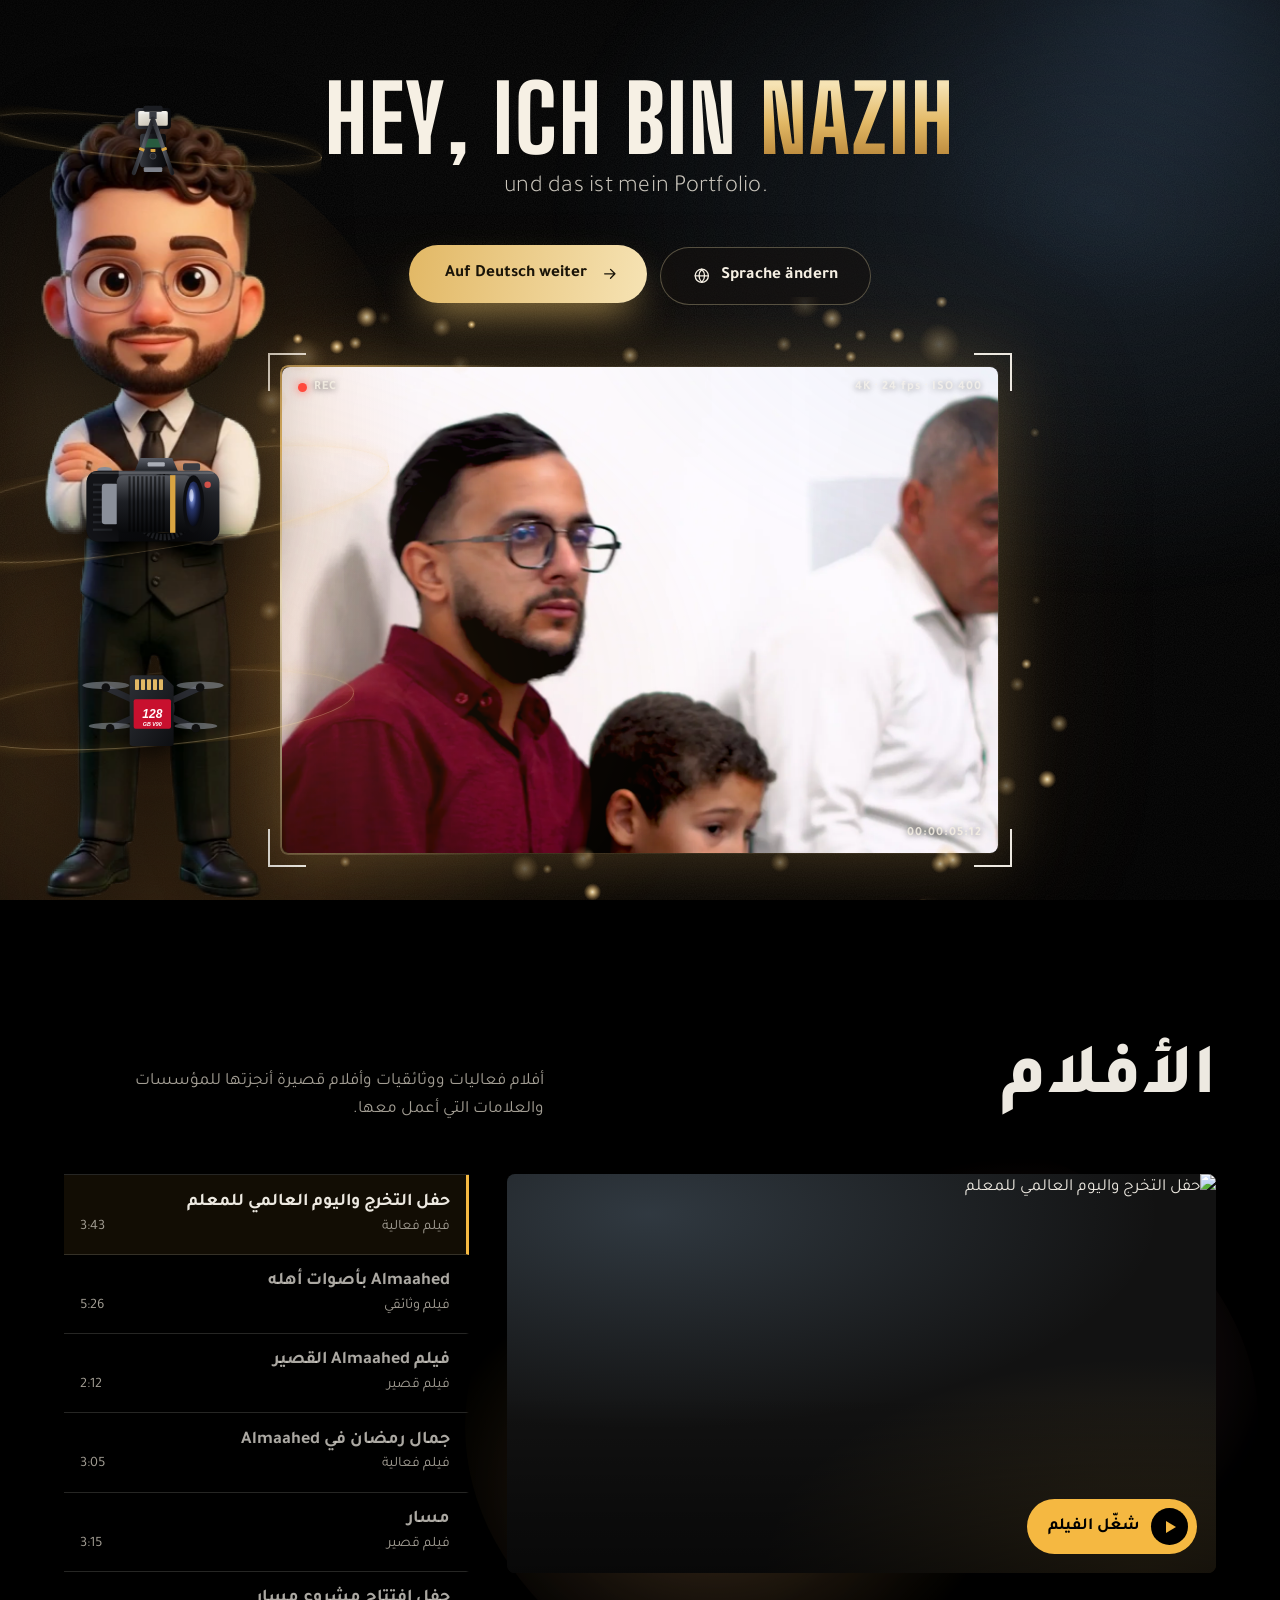
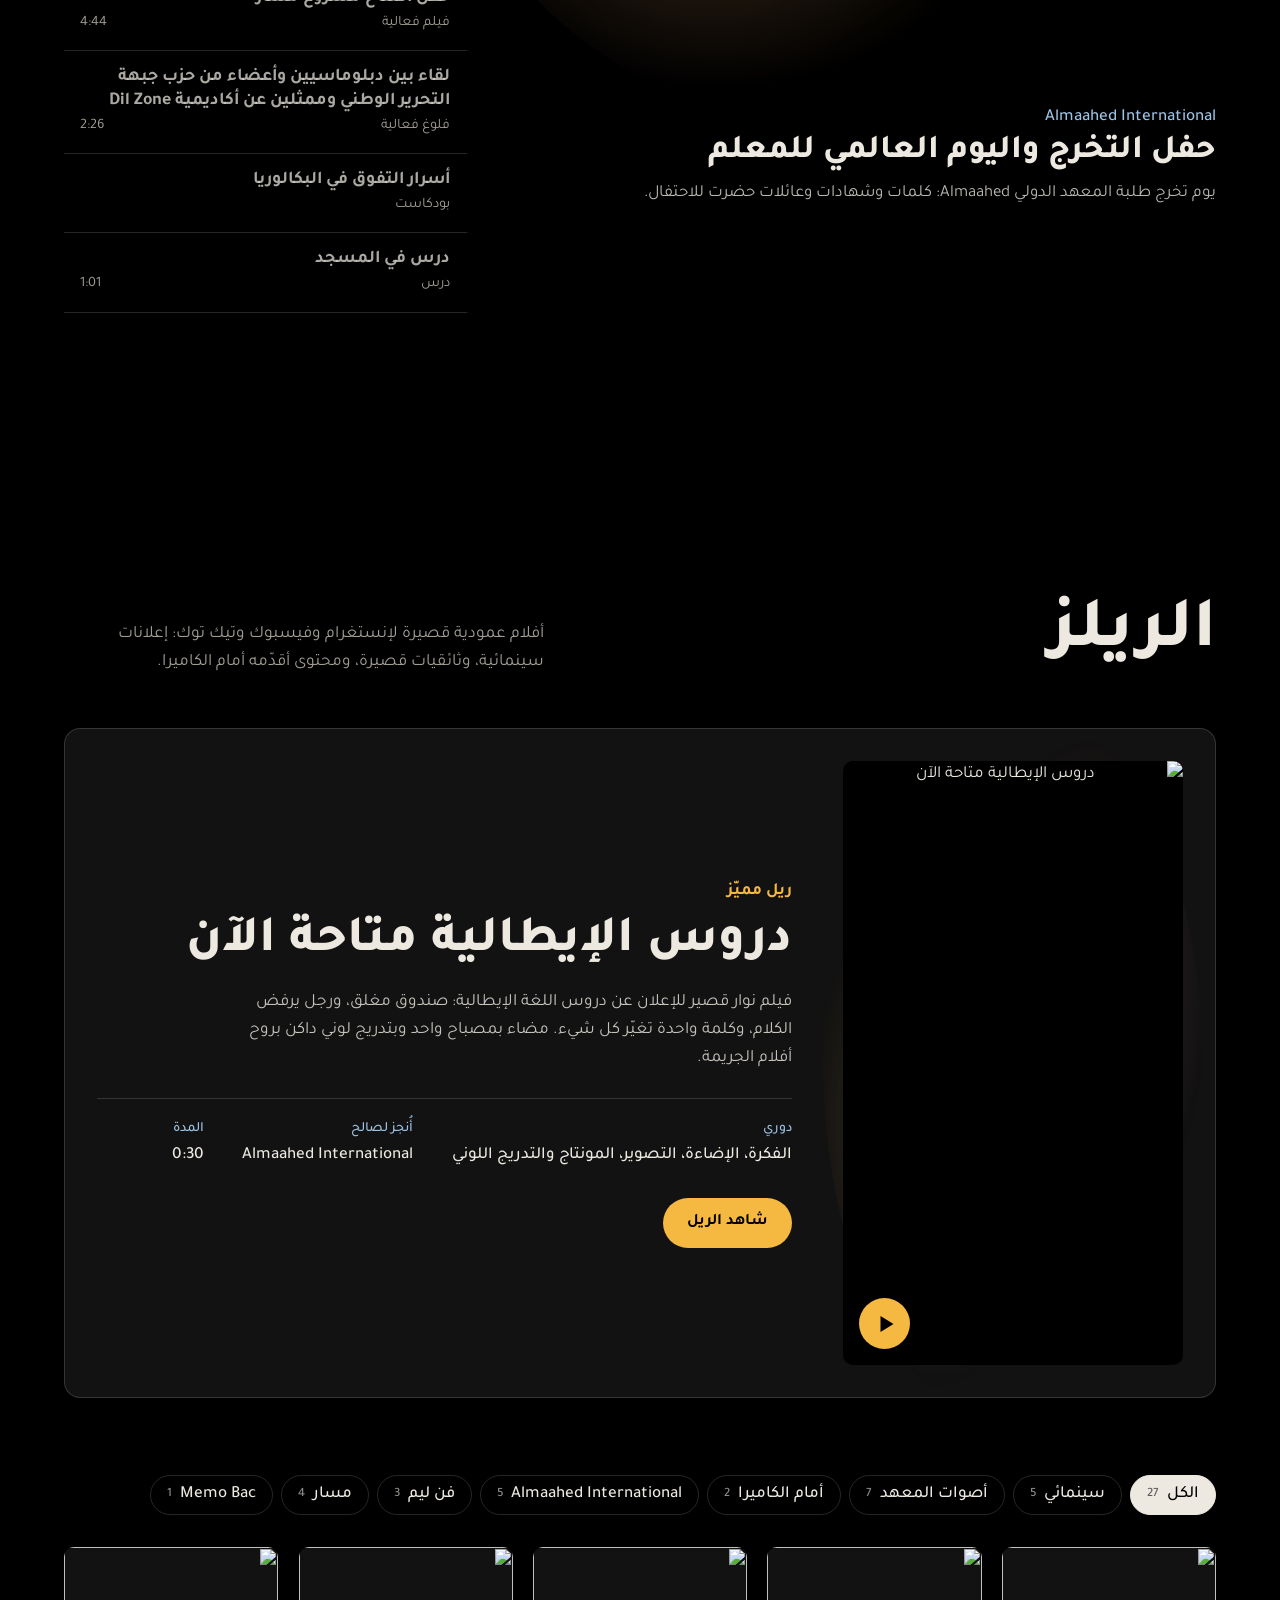
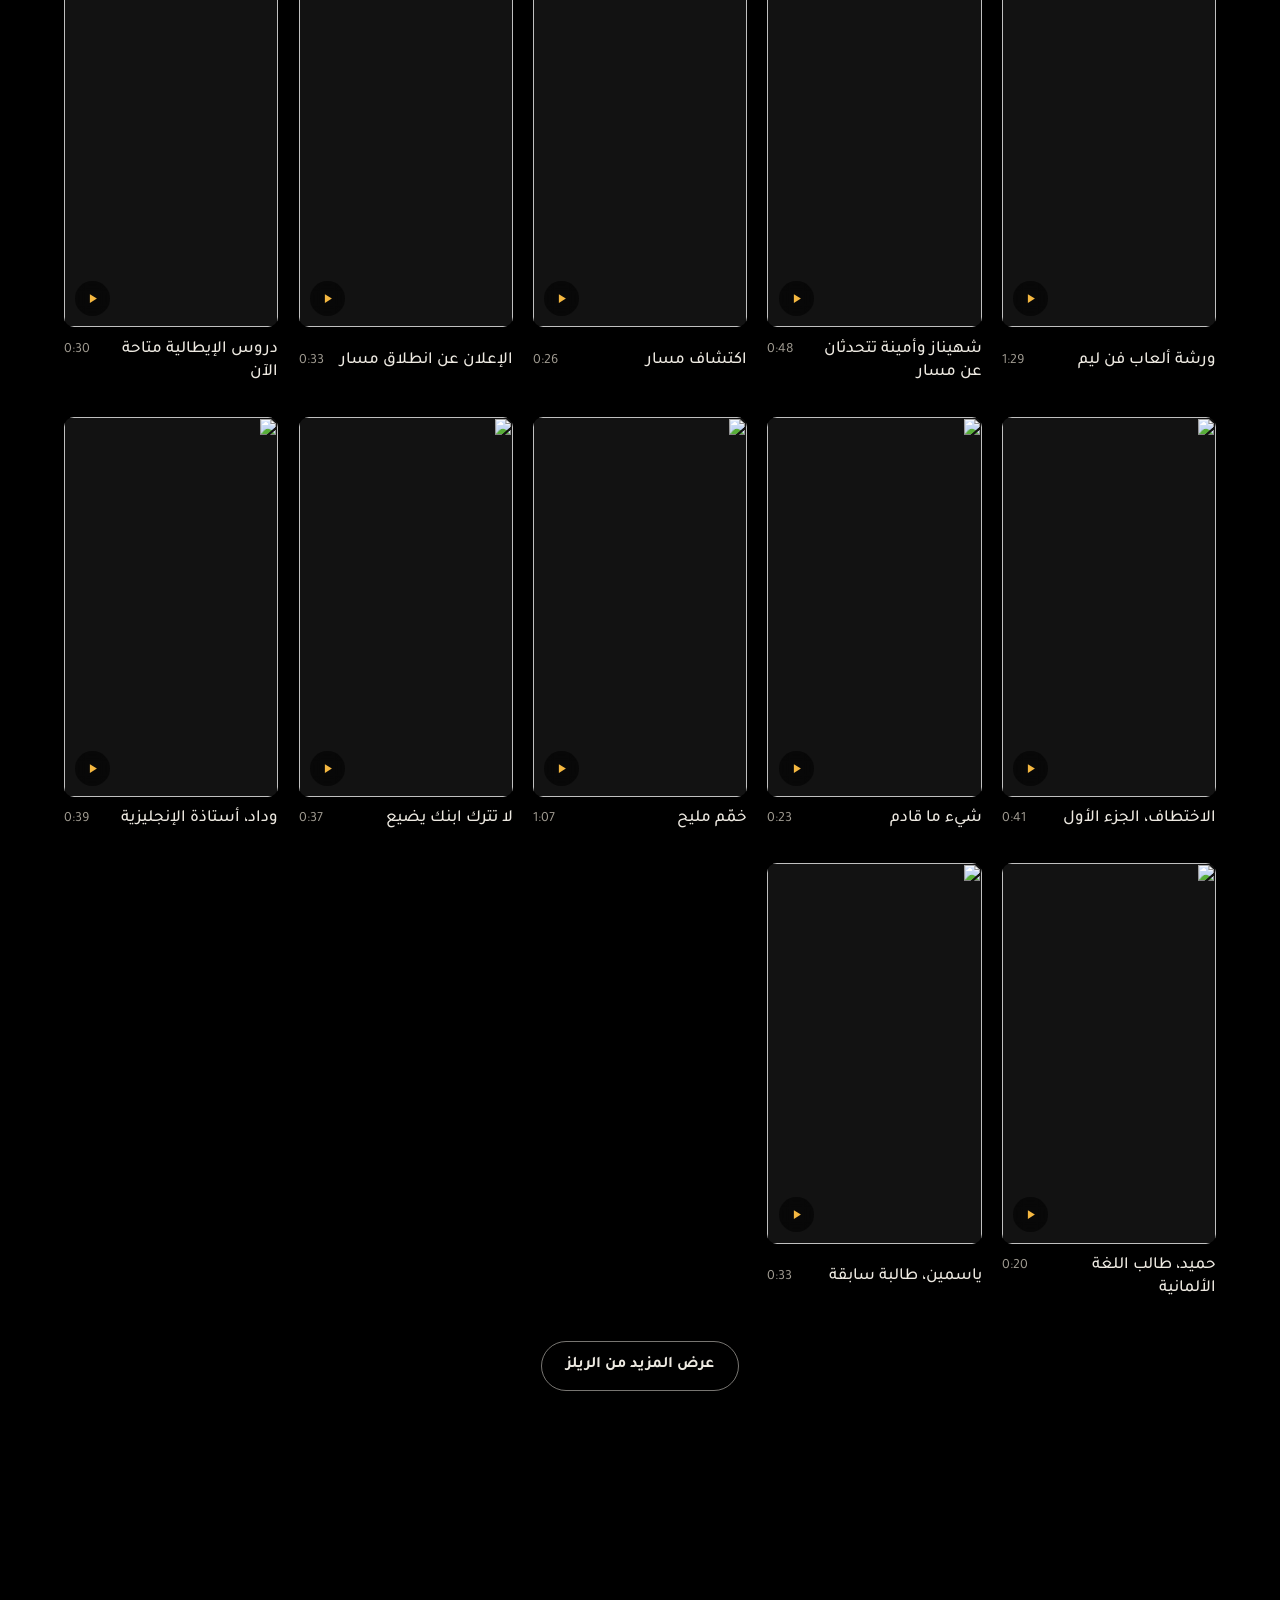
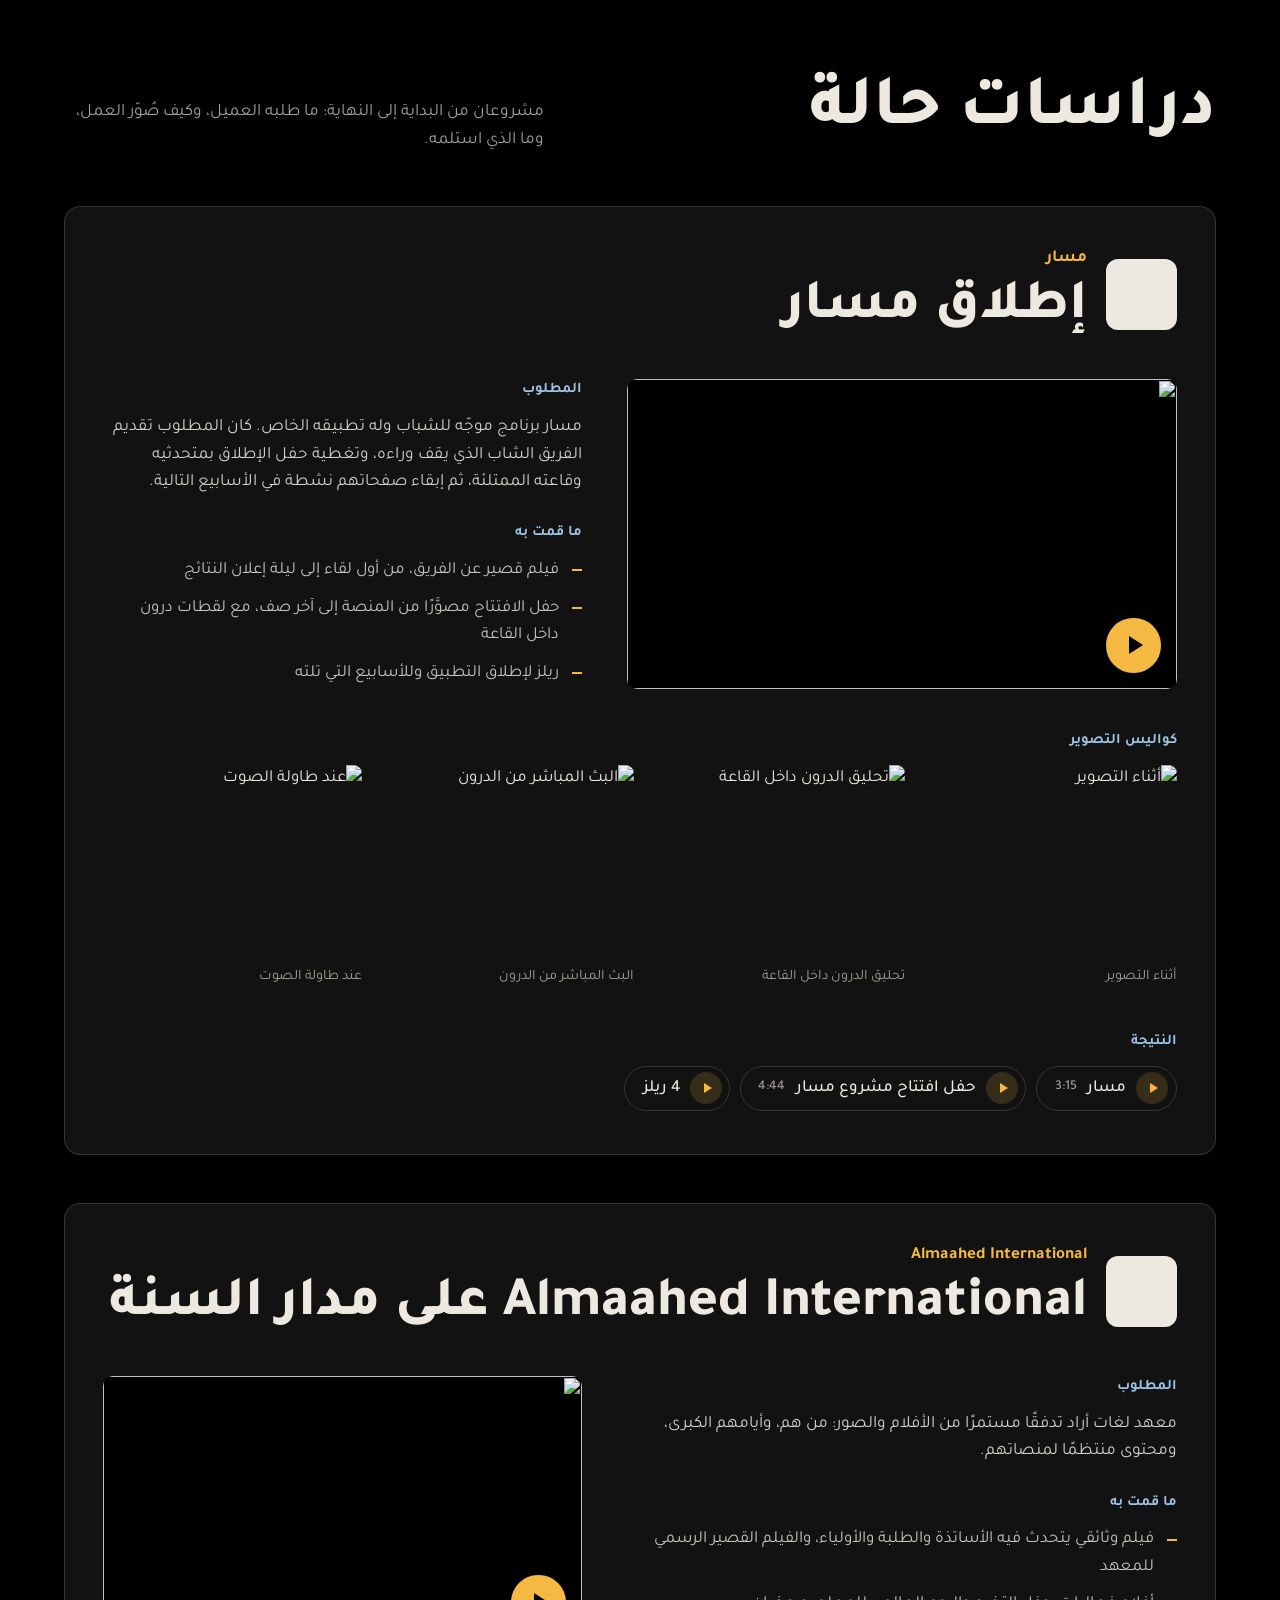
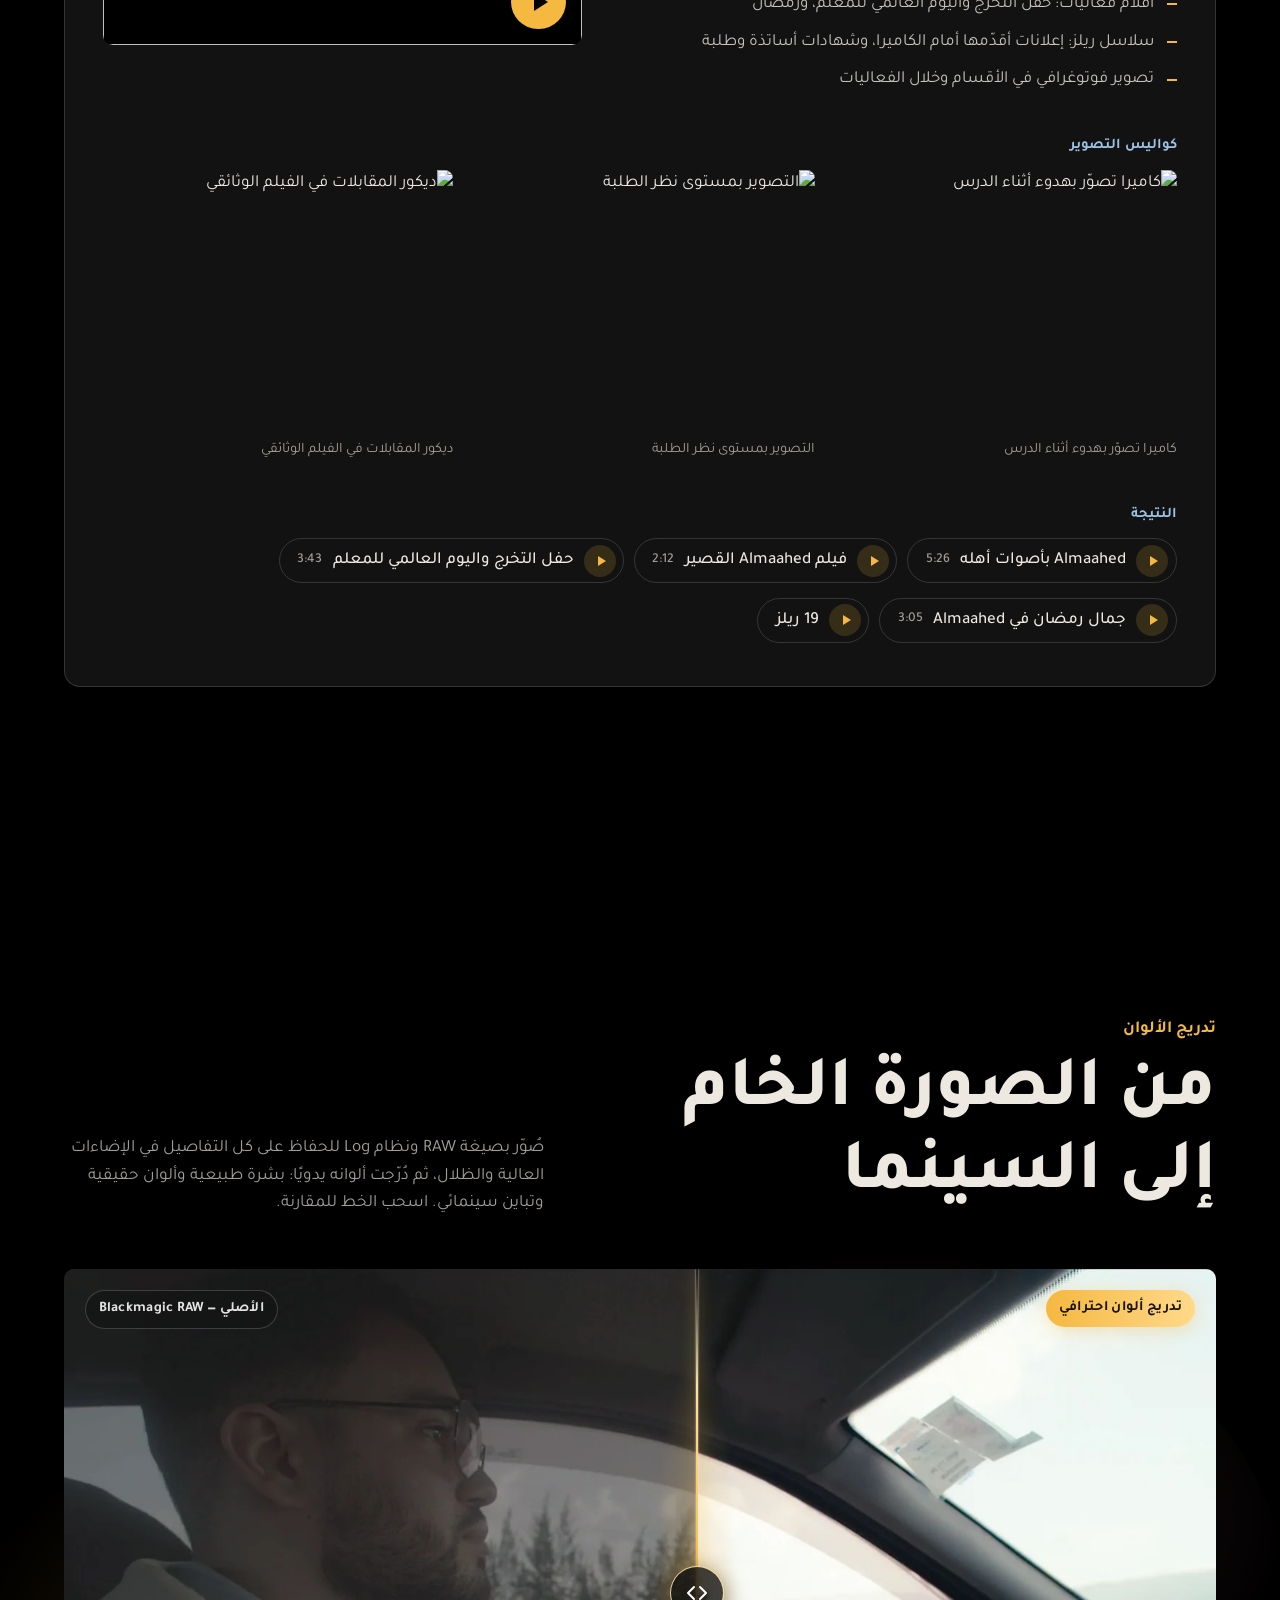
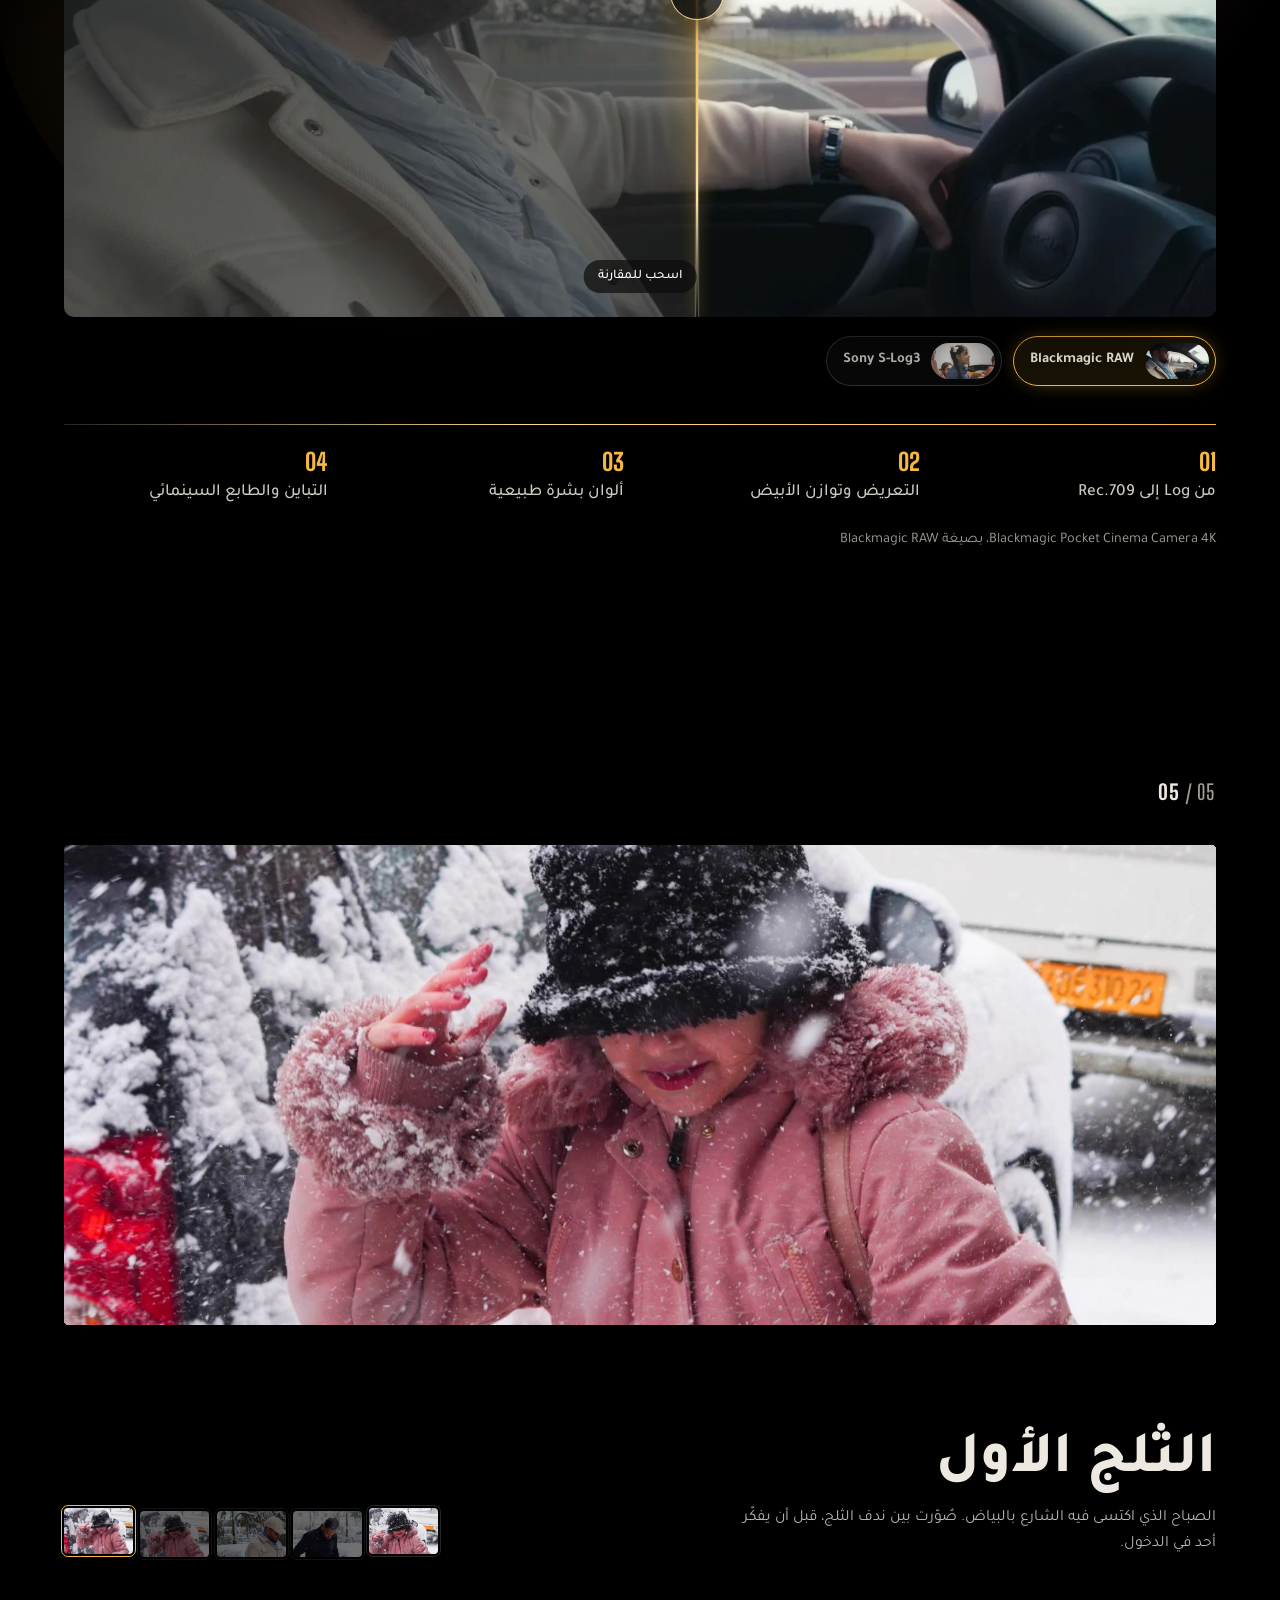
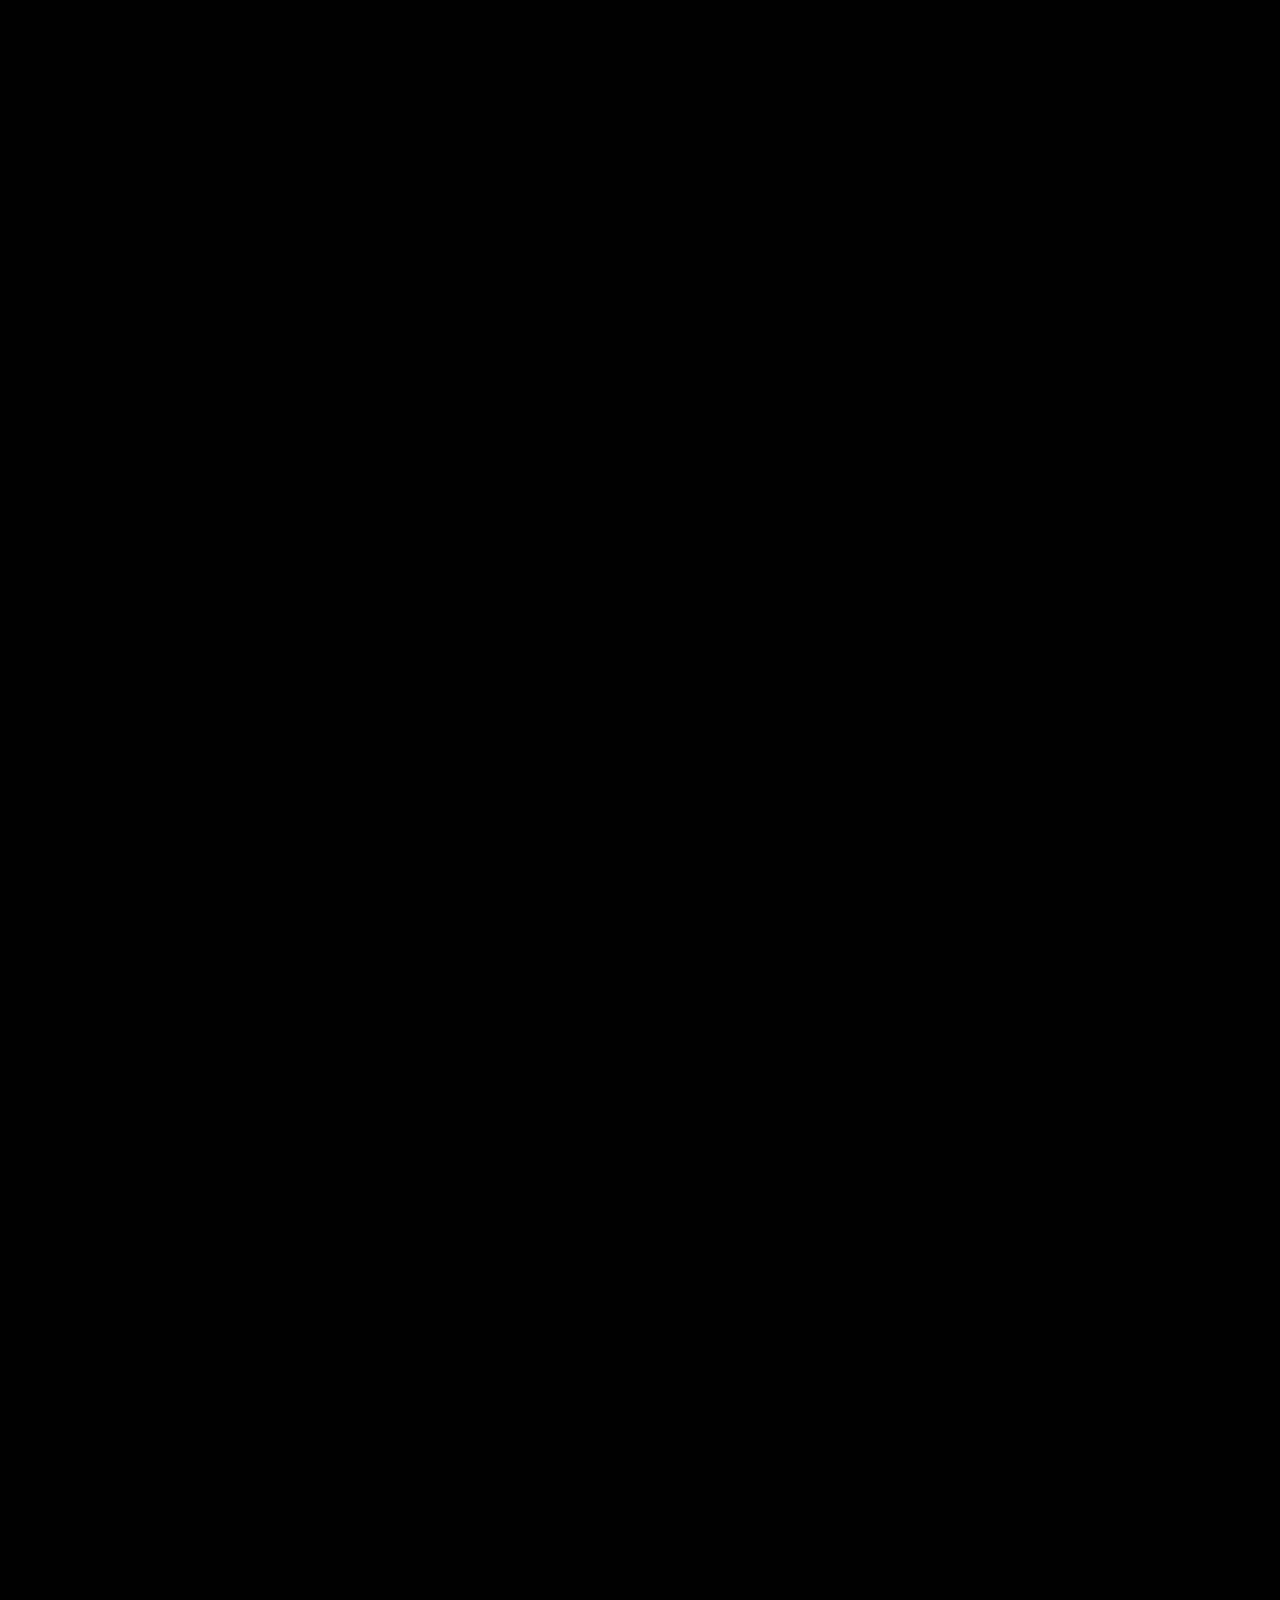
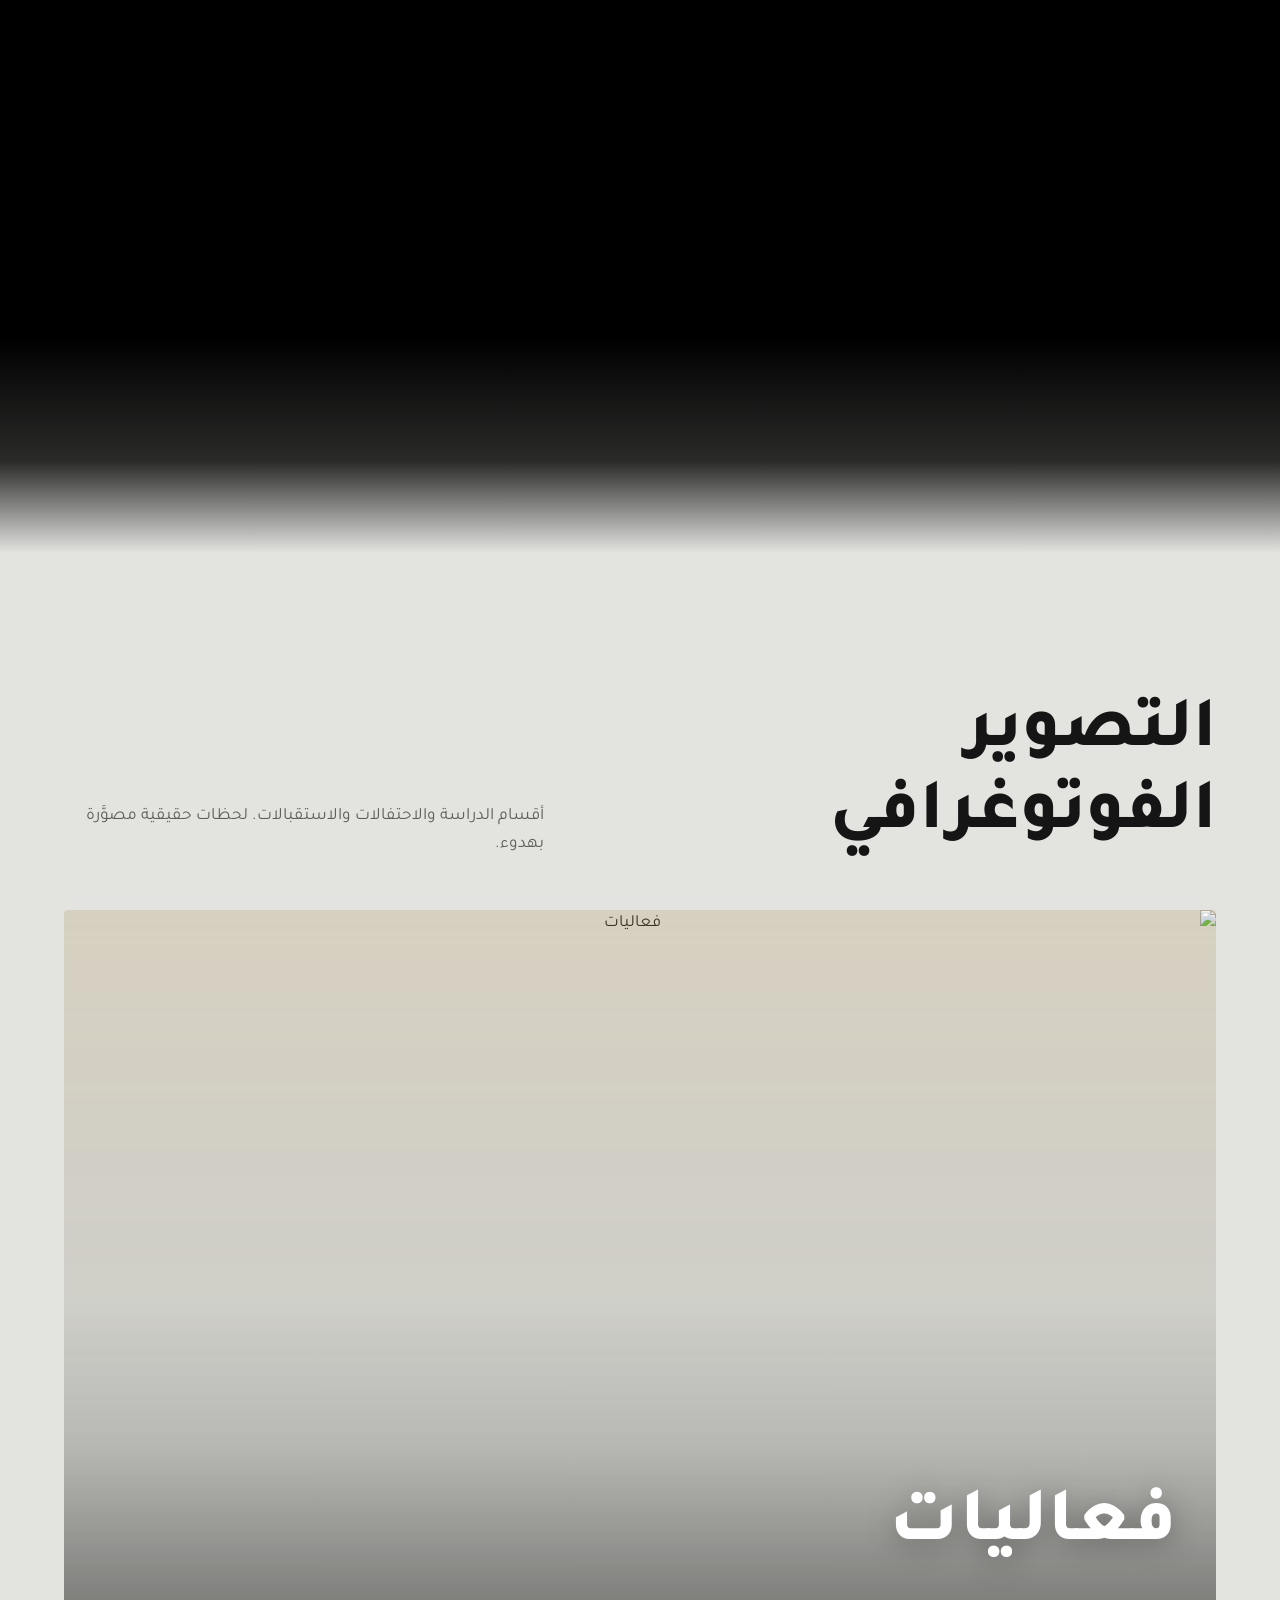
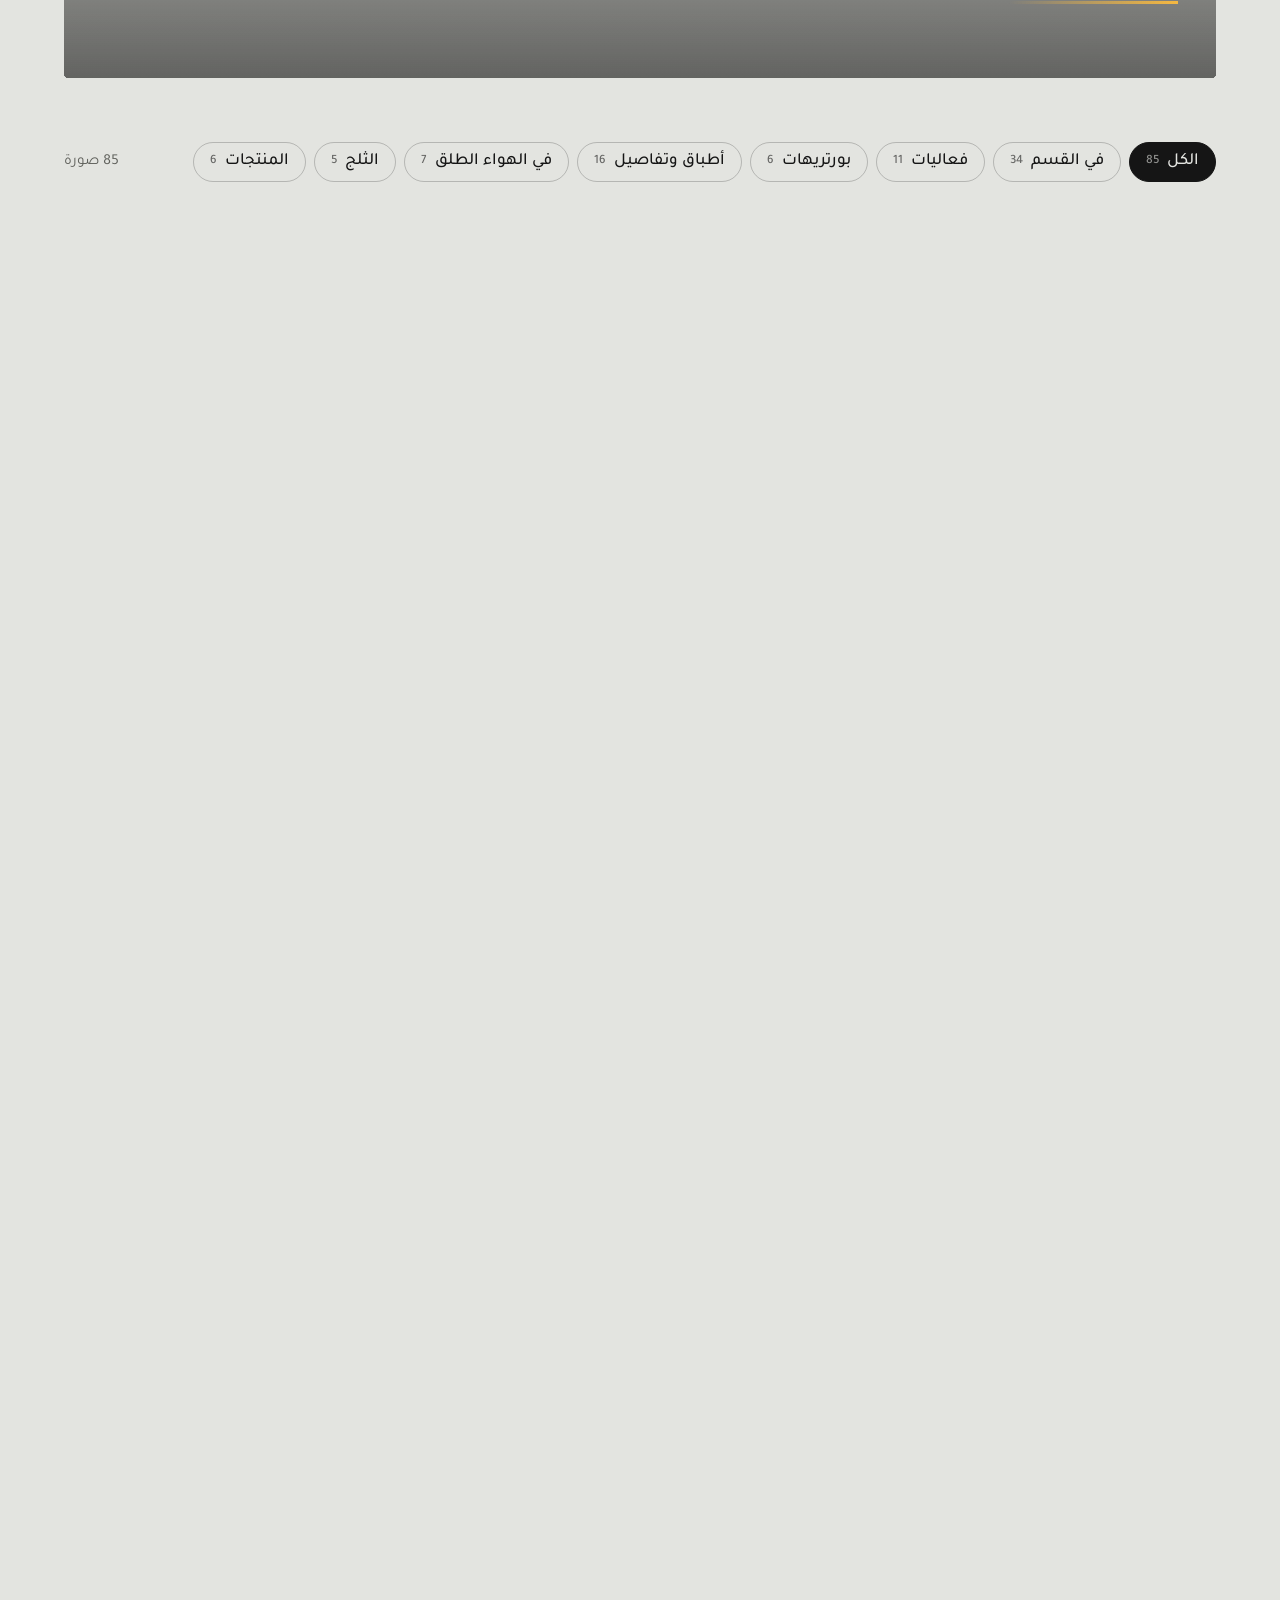
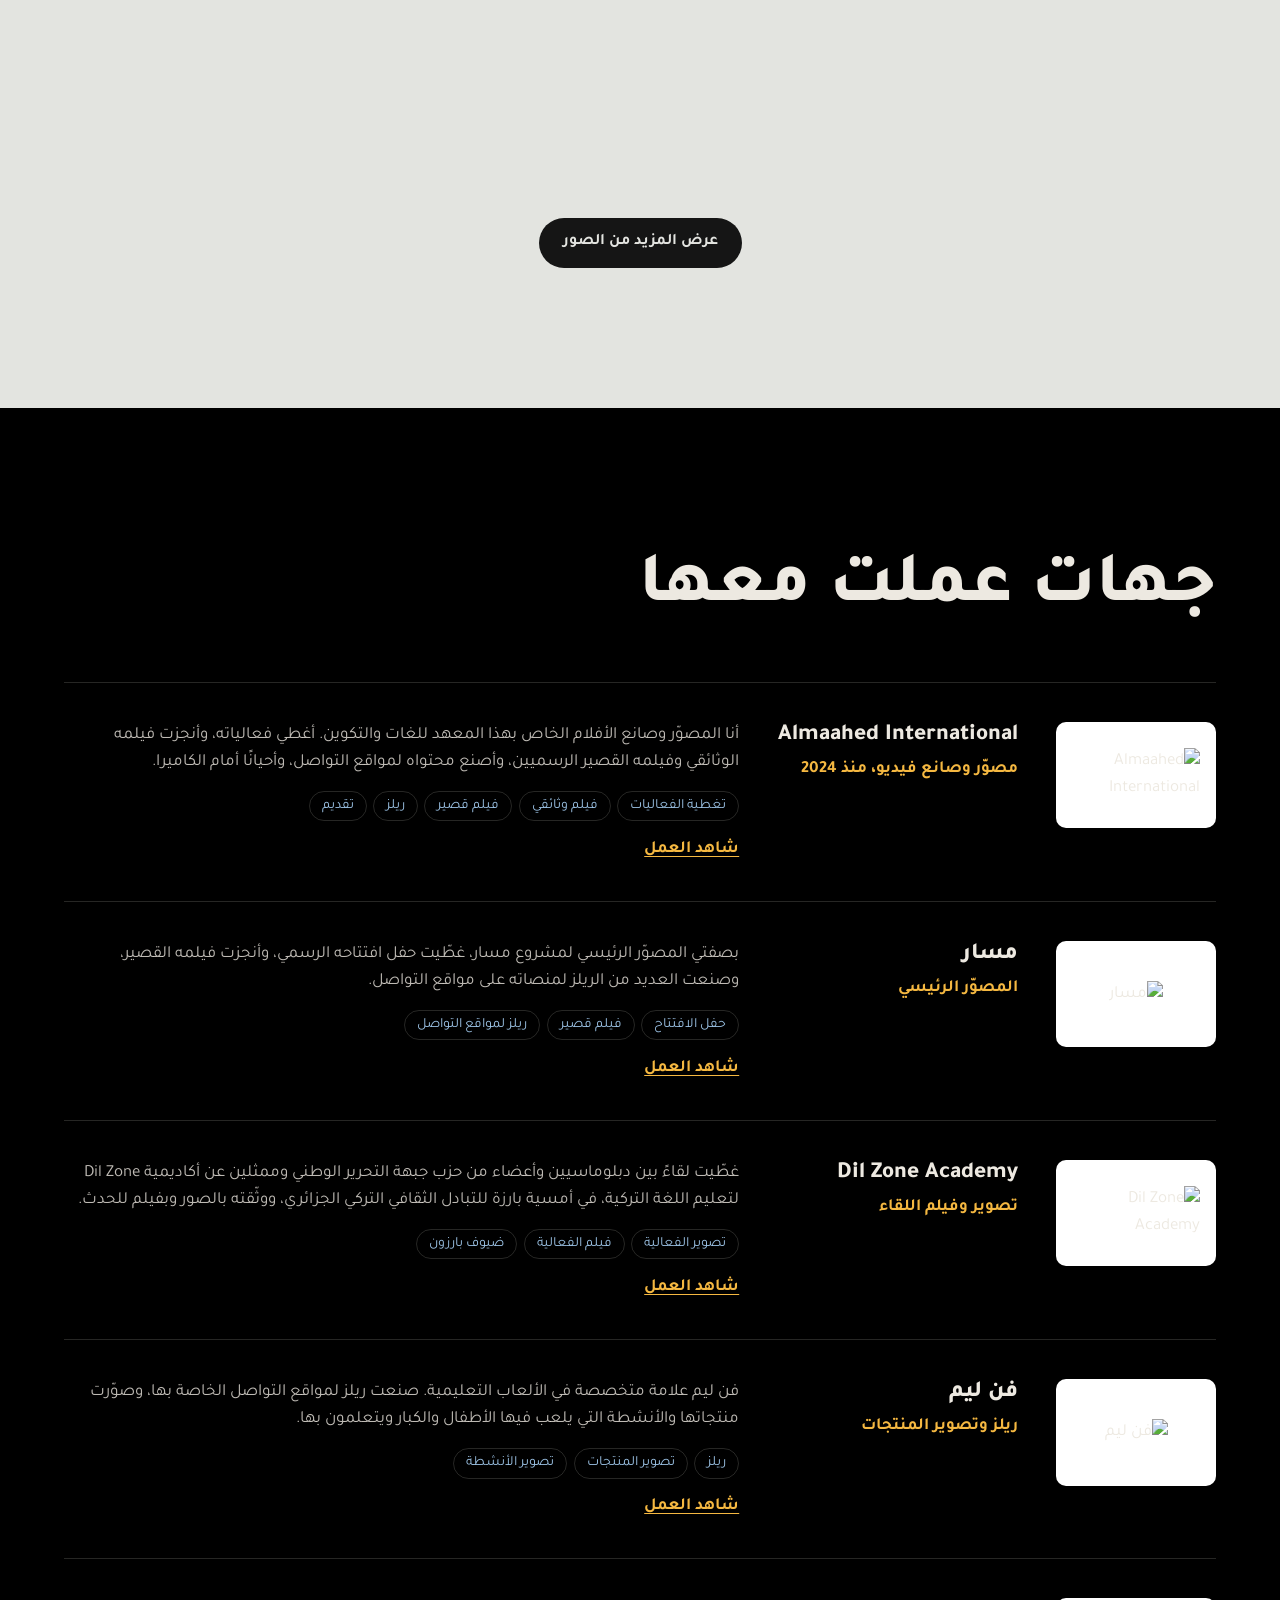
==== ar/index.html @ 011ed790 "Orbiting gear: the two pieces on each ring now travel opposite each other instead of stuck together " ====
<!-- Generated by tools/build-pages.js from index.html. Do not edit: run "Update website.bat". -->
<!DOCTYPE html>
<html lang="ar" dir="rtl" data-page-lang="ar">
<head>
<meta charset="UTF-8">
<meta name="viewport" content="width=device-width, initial-scale=1">
<!-- seo:start (written by tools/build-pages.js) -->
<title>نزيه طالبي | مصور فيديو ومصور فوتوغرافي في الجزائر</title>
<meta name="description" content="نزيه طالبي، مصور فيديو ومصور فوتوغرافي في الجزائر: أفلام فعاليات، أفلام وثائقية، أفلام قصيرة، إعلانات، ريلز وتصوير فوتوغرافي للمدارس والمؤسسات والعلامات التجارية.">
<link rel="canonical" href="https://nazihtalbi.github.io/ar/">
<link rel="alternate" hreflang="en" href="https://nazihtalbi.github.io/">
<link rel="alternate" hreflang="fr" href="https://nazihtalbi.github.io/fr/">
<link rel="alternate" hreflang="ar" href="https://nazihtalbi.github.io/ar/">
<link rel="alternate" hreflang="de" href="https://nazihtalbi.github.io/de/">
<link rel="alternate" hreflang="x-default" href="https://nazihtalbi.github.io/">
<meta property="og:type" content="website">
<meta property="og:url" content="https://nazihtalbi.github.io/ar/">
<meta property="og:title" content="نزيه طالبي | مصور فيديو ومصور فوتوغرافي في الجزائر">
<meta property="og:description" content="نزيه طالبي، مصور فيديو ومصور فوتوغرافي في الجزائر: أفلام فعاليات، أفلام وثائقية، أفلام قصيرة، إعلانات، ريلز وتصوير فوتوغرافي للمدارس والمؤسسات والعلامات التجارية.">
<meta property="og:image" content="https://nazihtalbi.github.io/assets/media/video/showreel.webp">
<meta property="og:locale" content="ar_DZ">
<meta name="twitter:card" content="summary_large_image">
<script type="application/ld+json">{"@context":"https://schema.org","@graph":[{"@type":"Person","@id":"https://nazihtalbi.github.io/#nazih","name":"Nazih Talbi","alternateName":"نزيه طالبي","jobTitle":"Videographer and photographer","url":"https://nazihtalbi.github.io/","image":"https://nazihtalbi.github.io/assets/media/site/case-masaar-1.webp","email":"mailto:nazihhtalbi@gmail.com","telephone":"+213779072740","sameAs":["https://www.instagram.com/NA_Z_IH1"],"knowsLanguage":["ar","fr","en","de"],"address":{"@type":"PostalAddress","addressCountry":"DZ"}},{"@type":"ProfessionalService","name":"Nazih Talbi, videographer and photographer","url":"https://nazihtalbi.github.io/","image":"https://nazihtalbi.github.io/assets/media/video/showreel.webp","founder":{"@id":"https://nazihtalbi.github.io/#nazih"},"telephone":"+213779072740","email":"nazihhtalbi@gmail.com","areaServed":{"@type":"Country","name":"Algeria"},"address":{"@type":"PostalAddress","addressCountry":"DZ"},"knowsAbout":["Event videography","Documentary film","Short film","Commercials","Social media reels","Colour grading","Photography"]}]}</script>
<!-- seo:end -->
<meta name="theme-color" content="#000000">
<link rel="icon" href="data:image/svg+xml,<svg xmlns='http://www.w3.org/2000/svg' viewBox='0 0 64 64'><rect width='64' height='64' fill='%23000'/><path d='M14 14h12v4h-8v8h-4zM50 14v12h-4v-8h-8v-4zM14 50V38h4v8h8v4zM50 50H38v-4h8v-8h4z' fill='%23F5B841'/><circle cx='32' cy='32' r='5' fill='%23F5B841'/></svg>">
<link rel="preconnect" href="https://fonts.googleapis.com">
<link rel="preconnect" href="https://fonts.gstatic.com" crossorigin>
<link href="https://fonts.googleapis.com/css2?family=Big+Shoulders+Display:wght@600;800&family=Tajawal:wght@300;400;500;700;800&display=swap" rel="stylesheet">
<link rel="stylesheet" href="../assets/css/style.css?v=c01669b5">
<script src="../assets/js/lang-detect.js?v=fd90d918"></script>
</head>
<body class="is-gated">

<a class="skip" href="#films" data-i18n="skip">Skip to the films</a>

<!-- Language gate: shown on every visit, sits over the hero footage seen through a viewfinder -->
<div class="gate" id="gate" data-step="hello" role="dialog" aria-modal="true" aria-labelledby="gate-name">
  <div class="gate__cam" aria-hidden="true">
    <span class="gate__rec"><i></i>REC</span>
    <span class="gate__tc" id="gateTc">00:00:00:00</span>
    <span class="gate__meta">4K · 24 fps · ISO 400</span>
  </div>
  <div class="gate__top" id="gateTop">
    <p class="gate__hey" id="gate-name"><span class="sr" id="gateSr">Hey, I'm Nazih and this is my portfolio.</span><span class="gate__hey1" aria-hidden="true"><span id="heyA">Hey, I'm</span> <span class="gate__gold" id="heyName">Nazih</span></span><span class="gate__hey2" id="heyB" aria-hidden="true">and this is my portfolio.</span></p>
  </div>
  <div class="gate__choose">
    <div class="gate__hello" id="gateHello">
      <div class="gate__actions">
        <button class="gate__continue" id="gateContinue"><span id="gateContinueTx">Continue in English</span><svg viewBox="0 0 24 24" aria-hidden="true"><path d="M5 12h13M13 6l6 6-6 6"/></svg></button>
        <button class="gate__change" id="gateChange"><svg viewBox="0 0 24 24" aria-hidden="true"><circle cx="12" cy="12" r="9"/><path d="M3 12h18M12 3c2.5 2.6 3.8 5.6 3.8 9s-1.3 6.4-3.8 9M12 3c-2.5 2.6-3.8 5.6-3.8 9s1.3 6.4 3.8 9"/></svg><span id="gateChangeTx">Change language</span></button>
      </div>
    </div>
    <div class="gate__intent" id="gateIntent" role="group" aria-labelledby="gateQ">
      <p class="gate__q" id="gateQ" data-i18n="introAsk">What would you like to explore?</p>
      <div class="gate__opts">
        <button class="gate__opt" data-go="films" style="--i:0"><i class="gate__shine" aria-hidden="true"></i><svg viewBox="0 0 24 24" aria-hidden="true"><rect x="3" y="5" width="18" height="14" rx="2"/><path d="M10 9.5v5l4.5-2.5z"/></svg><span data-i18n="nav.films">Films</span></button>
        <button class="gate__opt" data-go="photos" style="--i:1"><i class="gate__shine" aria-hidden="true"></i><svg viewBox="0 0 24 24" aria-hidden="true"><path d="M4 8h3l1.6-2h6.8L17 8h3v11H4z"/><circle cx="12" cy="13" r="3.4"/></svg><span data-i18n="nav.photos">Photography</span></button>
        <button class="gate__opt" data-go="reels" style="--i:2"><i class="gate__shine" aria-hidden="true"></i><svg viewBox="0 0 24 24" aria-hidden="true"><rect x="7" y="2.8" width="10" height="18.4" rx="2.2"/><path d="M11 9.5v5l3.5-2.5z"/></svg><span data-i18n="nav.reels">Reels</span></button>
        <button class="gate__opt gate__opt--all" data-go="all" style="--i:3"><i class="gate__shine" aria-hidden="true"></i><svg viewBox="0 0 24 24" aria-hidden="true"><rect x="3.5" y="3.5" width="7" height="7" rx="1.2"/><rect x="13.5" y="3.5" width="7" height="7" rx="1.2"/><rect x="3.5" y="13.5" width="7" height="7" rx="1.2"/><rect x="13.5" y="13.5" width="7" height="7" rx="1.2"/></svg><span data-i18n="introAll">Everything</span></button>
      </div>
    </div>
    <div class="gate__pick" id="gatePick">
    <button class="gate__back" id="gateBack"><svg viewBox="0 0 24 24" aria-hidden="true"><path d="M19 12H6M11 6l-6 6 6 6"/></svg><span id="gateBackTx">Back</span></button>
    <p class="gate__ask" aria-hidden="true">
      <span lang="en">Choose your language</span>
      <span lang="fr">Choisissez votre langue</span>
      <span lang="ar" dir="rtl">اختر لغتك</span>
      <span lang="de">Wählen Sie Ihre Sprache</span>
    </p>
    <div class="gate__langs" aria-label="Choose your language / Choisissez votre langue / اختر لغتك / Wählen Sie Ihre Sprache">
    <button class="gate__lang" data-lang="en" lang="en" dir="ltr" style="--i:0">
      <span class="gate__code" aria-hidden="true">EN</span>
      <b>English</b>
      <span class="gate__line">Enter the portfolio</span>
      <span class="gate__go" aria-hidden="true"><svg viewBox="0 0 24 24"><path d="M5 12h13M13 6l6 6-6 6"/></svg></span>
    </button>
    <button class="gate__lang" data-lang="fr" lang="fr" dir="ltr" style="--i:1">
      <span class="gate__code" aria-hidden="true">FR</span>
      <b>Français</b>
      <span class="gate__line">Entrer dans le portfolio</span>
      <span class="gate__go" aria-hidden="true"><svg viewBox="0 0 24 24"><path d="M5 12h13M13 6l6 6-6 6"/></svg></span>
    </button>
    <button class="gate__lang" data-lang="ar" lang="ar" dir="rtl" style="--i:2">
      <span class="gate__code" aria-hidden="true">AR</span>
      <b>العربية</b>
      <span class="gate__line">الدخول إلى المعرض</span>
      <span class="gate__go" aria-hidden="true"><svg viewBox="0 0 24 24"><path d="M5 12h13M13 6l6 6-6 6"/></svg></span>
    </button>
    <button class="gate__lang" data-lang="de" lang="de" dir="ltr" style="--i:3">
      <span class="gate__code" aria-hidden="true">DE</span>
      <b>Deutsch</b>
      <span class="gate__line">Zum Portfolio</span>
      <span class="gate__go" aria-hidden="true"><svg viewBox="0 0 24 24"><path d="M5 12h13M13 6l6 6-6 6"/></svg></span>
    </button>
    </div>
    </div>
  </div>
</div>

<!-- ambient glow: three soft lights drifting behind the dark sections, slowly changing colour -->
<div class="aura" aria-hidden="true"><i></i><i></i><i></i></div>
<div class="progress" id="progress" aria-hidden="true"></div>
<header class="bar" id="bar">
  <a class="bar__name" href="#top" data-i18n="fullName">Nazih Talbi</a>
  <nav class="bar__nav" id="nav" aria-label="Main">
    <a href="#films" data-i18n="nav.films">Films</a>
    <a href="#reels" data-i18n="nav.reels">Reels</a>
    <a href="#photos" data-i18n="nav.photos">Photography</a>
    <a href="#about" data-i18n="nav.about">About</a>
    <a href="#contact" class="bar__cta" data-i18n="nav.contact">Contact</a>
  </nav>
  <div class="bar__lang">
    <button class="bar__langbtn" id="langBtn" aria-haspopup="true" aria-expanded="false"><span class="sr" data-i18n="lang">Language</span><span id="langCode">EN</span></button>
    <div class="bar__langmenu" id="langMenu" hidden>
      <button data-lang="en" lang="en">English</button>
      <button data-lang="fr" lang="fr">Français</button>
      <button data-lang="ar" lang="ar">العربية</button>
      <button data-lang="de" lang="de">Deutsch</button>
    </div>
  </div>
  <button class="bar__menu" id="menuBtn" aria-controls="nav" aria-expanded="false"><span data-i18n="menu">Menu</span></button>
</header>

<main id="main">

  <section class="hero" id="top">
    <div class="hero__frame">
      <div class="hero__ambient" aria-hidden="true"><i></i><i></i><i></i></div>
      <video class="hero__video" id="heroVideo" poster="../assets/media/video/hero-loop.webp" muted loop playsinline autoplay preload="auto"><source src="../assets/media/video/hero-loop-720.mp4" type="video/mp4" media="(max-width: 900px)"><source src="../assets/media/video/hero-loop.mp4" type="video/mp4"></video>
      <i class="vf vf--tl"></i><i class="vf vf--tr"></i><i class="vf vf--bl"></i><i class="vf vf--br"></i>
      <div class="vfx" aria-hidden="true"><i class="vfx__halo"></i><i class="vfx__ring"></i><i class="vfx__scan"></i><canvas class="vfx__sparks"></canvas></div>
    </div>
    <div class="hero__me" aria-hidden="true"><i class="hero__beam"></i><i class="hero__glow"></i><i class="hero__ring"></i><div class="orbit"><i class="ring ring--a ring--back"></i><i class="ring ring--a ring--front"></i><i class="ring ring--b ring--back"></i><i class="ring ring--b ring--front"></i><i class="ring ring--c ring--back"></i><i class="ring ring--c ring--front"></i><i class="orb orb--1 orb--camera"><span class="orb__d"><span class="orb__c"><svg viewBox="0 0 140 100"> <defs><linearGradient id="gcB" x1="0" y1="0" x2="0" y2="1"><stop offset="0" stop-color="#4c4f57"/><stop offset=".3" stop-color="#25272d"/><stop offset="1" stop-color="#0b0c0f"/></linearGradient> <linearGradient id="gcH" x1="0" y1="0" x2="0" y2="1"><stop offset="0" stop-color="#5a5e67"/><stop offset="1" stop-color="#1c1e23"/></linearGradient> <radialGradient id="gcL" cx=".38" cy=".34" r=".72"><stop offset="0" stop-color="#8fb0ff"/><stop offset=".3" stop-color="#2a3a74"/><stop offset=".7" stop-color="#080b16"/><stop offset="1" stop-color="#000"/></radialGradient> <linearGradient id="gcG" x1="0" y1="0" x2="1" y2="1"><stop offset="0" stop-color="#fff1cc"/><stop offset=".5" stop-color="#e2b865"/><stop offset="1" stop-color="#9c6e2c"/></linearGradient></defs> <path d="M52 21 58 7h30l6 14z" fill="url(#gcH)"/><rect x="65" y="11" width="16" height="4" rx="1" fill="#c9cdd6" opacity=".8"/> <rect x="98" y="12" width="16" height="7" rx="2" fill="#3a3d44"/><ellipse cx="25" cy="18" rx="7" ry="2.6" fill="#8a8f99"/> <rect x="8" y="19" width="124" height="66" rx="11" fill="url(#gcB)"/> <path d="M8 31q0-12 12-12h18v66H20q-12 0-12-12z" fill="#141519"/> <g stroke="#2a2c32" stroke-width="2"><path d="M14 32h18"/><path d="M14 39h18"/><path d="M14 46h18"/><path d="M14 53h18"/><path d="M14 60h18"/><path d="M14 67h18"/><path d="M14 74h18"/></g> <path d="M14 21h112" stroke="#fff" stroke-opacity=".14" stroke-width="2" stroke-linecap="round"/> <circle cx="80" cy="53" r="31" fill="#08090b"/> <circle cx="80" cy="53" r="28" fill="none" stroke="#2c2e34" stroke-width="6" stroke-dasharray="2.2 1.6"/> <circle cx="80" cy="53" r="22.5" fill="none" stroke="url(#gcG)" stroke-width="3.2"/> <circle cx="80" cy="53" r="20" fill="#111216"/><circle cx="80" cy="53" r="16" fill="url(#gcL)"/> <ellipse cx="74" cy="47" rx="5.5" ry="3" fill="#fff" opacity=".55" transform="rotate(-32 74 47)"/><circle cx="86" cy="59" r="1.6" fill="#9fb7ff" opacity=".6"/> <circle cx="121" cy="32" r="3" fill="#e2584f"/></svg></span></span></i><i class="orb orb--2 orb--lens"><span class="orb__d"><span class="orb__c"><svg viewBox="0 0 120 90"> <defs><linearGradient id="glB" x1="0" y1="0" x2="0" y2="1"><stop offset="0" stop-color="#55585f"/><stop offset=".45" stop-color="#1d1f24"/><stop offset="1" stop-color="#08090b"/></linearGradient> <radialGradient id="glF" cx=".4" cy=".35" r=".7"><stop offset="0" stop-color="#9fb7ff"/><stop offset=".4" stop-color="#26346a"/><stop offset="1" stop-color="#05060c"/></radialGradient></defs> <rect x="12" y="26" width="16" height="38" rx="3" fill="#8a8f99"/> <rect x="26" y="18" width="70" height="54" rx="6" fill="url(#glB)"/> <g stroke="#000" stroke-opacity=".55" stroke-width="2"><path d="M38 19v52"/><path d="M42 19v52"/><path d="M46 19v52"/><path d="M50 19v52"/><path d="M54 19v52"/><path d="M58 19v52"/><path d="M62 19v52"/><path d="M66 19v52"/><path d="M70 19v52"/></g> <rect x="76" y="18" width="5" height="54" fill="#d9a441"/> <ellipse cx="98" cy="45" rx="10" ry="27" fill="#0c0d10"/><ellipse cx="98" cy="45" rx="7" ry="21" fill="url(#glF)"/> <ellipse cx="96" cy="37" rx="2" ry="6" fill="#fff" opacity=".5"/></svg></span></span></i><i class="orb orb--3 orb--flash"><span class="orb__d"><span class="orb__c"><svg viewBox="0 0 90 120"> <defs><linearGradient id="gfB" x1="0" y1="0" x2="1" y2="0"><stop offset="0" stop-color="#3c3f46"/><stop offset=".5" stop-color="#1b1d22"/><stop offset="1" stop-color="#0b0c0f"/></linearGradient> <linearGradient id="gfW" x1="0" y1="0" x2="0" y2="1"><stop offset="0" stop-color="#fffdf6"/><stop offset="1" stop-color="#e9e2d2"/></linearGradient></defs> <rect x="16" y="8" width="58" height="34" rx="5" fill="url(#gfB)"/> <rect x="21" y="13" width="48" height="24" rx="3" fill="url(#gfW)"/> <path d="M24 16h42" stroke="#fff" stroke-width="2"/> <rect x="34" y="42" width="22" height="8" fill="#15161a"/> <rect x="24" y="50" width="42" height="54" rx="5" fill="url(#gfB)"/> <rect x="31" y="58" width="28" height="14" rx="2" fill="#2f6b4a"/><circle cx="45" cy="86" r="5" fill="#2b2d33" stroke="#5b5f69"/> <rect x="30" y="104" width="30" height="8" rx="2" fill="#8a8f99"/></svg></span></span></i><i class="orb orb--4 orb--tripod"><span class="orb__d"><span class="orb__c"><svg viewBox="0 0 100 130"> <defs><linearGradient id="gtL" x1="0" y1="0" x2="1" y2="0"><stop offset="0" stop-color="#2a2c31"/><stop offset=".5" stop-color="#5a5e67"/><stop offset="1" stop-color="#1a1b1f"/></linearGradient></defs> <rect x="34" y="8" width="32" height="10" rx="3" fill="#1b1d22"/><rect x="44" y="18" width="12" height="12" fill="#3a3d44"/> <path d="M50 30 18 120" stroke="url(#gtL)" stroke-width="7" stroke-linecap="round"/> <path d="M50 30 82 120" stroke="url(#gtL)" stroke-width="7" stroke-linecap="round"/> <path d="M50 30v84" stroke="url(#gtL)" stroke-width="7" stroke-linecap="round"/> <g fill="#d9a441"><rect x="27" y="78" width="9" height="5" rx="1" transform="rotate(20 31 80)"/><rect x="64" y="78" width="9" height="5" rx="1" transform="rotate(-20 68 80)"/><rect x="46" y="80" width="8" height="5" rx="1"/></g></svg></span></span></i><i class="orb orb--5 orb--drone"><span class="orb__d"><span class="orb__c"><svg viewBox="0 0 140 90"> <defs><linearGradient id="gdB" x1="0" y1="0" x2="0" y2="1"><stop offset="0" stop-color="#5a5e67"/><stop offset="1" stop-color="#16171b"/></linearGradient></defs> <path d="M70 44 26 24M70 44 114 24M70 44 30 62M70 44 110 62" stroke="#2b2d33" stroke-width="6" stroke-linecap="round"/> <g fill="#9aa0aa" opacity=".55"><ellipse cx="26" cy="22" rx="22" ry="3.5"/><ellipse cx="114" cy="22" rx="22" ry="3.5"/><ellipse cx="30" cy="60" rx="20" ry="3"/><ellipse cx="110" cy="60" rx="20" ry="3"/></g> <g fill="#111"><circle cx="26" cy="24" r="4"/><circle cx="114" cy="24" r="4"/><circle cx="30" cy="62" r="4"/><circle cx="110" cy="62" r="4"/></g> <rect x="50" y="34" width="40" height="20" rx="8" fill="url(#gdB)"/> <rect x="62" y="56" width="16" height="12" rx="3" fill="#1b1d22"/><circle cx="70" cy="62" r="4.5" fill="#26346a" stroke="#d9a441" stroke-width="1.5"/> <circle cx="82" cy="40" r="2" fill="#e2584f"/></svg></span></span></i><i class="orb orb--6 orb--card"><span class="orb__d"><span class="orb__c"><svg viewBox="0 0 90 120"> <defs><linearGradient id="gsB" x1="0" y1="0" x2="1" y2="1"><stop offset="0" stop-color="#2d3036"/><stop offset="1" stop-color="#0d0e11"/></linearGradient></defs> <path d="M14 8h46l16 16v86a4 4 0 0 1-4 4H14a4 4 0 0 1-4-4V12a4 4 0 0 1 4-4z" fill="url(#gsB)"/> <g fill="#e2b865"><rect x="18" y="14" width="6" height="16" rx="1"/><rect x="27" y="14" width="6" height="16" rx="1"/><rect x="36" y="14" width="6" height="16" rx="1"/><rect x="45" y="14" width="6" height="16" rx="1"/><rect x="54" y="14" width="6" height="16" rx="1"/></g> <rect x="16" y="44" width="56" height="44" rx="3" fill="#c8102e"/> <text x="44" y="72" text-anchor="middle" font-family="Arial, sans-serif" font-weight="800" font-size="18" fill="#fff">128</text> <text x="44" y="84" text-anchor="middle" font-family="Arial, sans-serif" font-weight="700" font-size="8" fill="#fff">GB  V90</text></svg></span></span></i></div><div class="hero__float"><img src="../assets/media/site/nazih-crossed.webp" alt="" width="214" height="738" decoding="async" draggable="false"><i class="hero__shine"></i></div><i class="hero__flash"></i></div>
    <div class="hero__content">
      <h1 class="hero__title"><span data-i18n="nameFirst">Nazih</span> <span data-i18n="nameLast">Talbi</span></h1>
      <p class="hero__role" data-i18n="role">Photographer &amp; filmmaker</p>
      <p class="hero__line" data-i18n="heroLine">I film and photograph schools, institutions and brands: events, documentaries, short films, ads and reels, from the shoot to the final grade.</p>
      <div class="hero__actions">
        <button class="btn btn--tungsten btn--reel" type="button" id="reelBtn"><svg viewBox="0 0 24 24" aria-hidden="true"><path d="M8 5.5v13l10.5-6.5z"/></svg><span data-i18n="ctaReel">Watch the showreel</span></button>
        <a class="btn btn--ghost" href="#contact" data-i18n="ctaContact">Start a project</a>
      </div>
    </div>
    <button class="hero__pause" id="heroPause" aria-pressed="false"><span class="sr" data-i18n="pauseHero">Pause background video</span></button>
  </section>

  <section class="films" id="films" aria-labelledby="films-title">
    <div class="sec-head">
      <h2 class="sec-title" id="films-title" data-i18n="filmsTitle">Films</h2>
      <p class="sec-intro" data-i18n="filmsIntro">Event films, documentaries and short films made for the institutions and brands I work with.</p>
    </div>
    <div class="screen">
      <div class="glow glow--stage"><div class="screen__stage">
        <img class="screen__poster" id="screenPoster" alt="" decoding="async">
        <video class="screen__preview" id="screenPreview" muted loop playsinline preload="none"></video>
        <button class="screen__play" id="screenPlay"><span class="screen__playicon" aria-hidden="true"></span><span id="screenPlayLabel" data-i18n="playFilm">Play film</span></button>
      </div></div>
      <div class="screen__info">
        <p class="screen__client" id="screenClient"></p>
        <h3 class="screen__title" id="screenTitle"></h3>
        <p class="screen__desc" id="screenDesc"></p>
      </div>
      <ol class="playlist" id="playlist"></ol>
    </div>
  </section>

  <section class="reels" id="reels" aria-labelledby="reels-title">
    <div class="sec-head">
      <h2 class="sec-title" id="reels-title" data-i18n="reelsTitle">Reels</h2>
      <p class="sec-intro" data-i18n="reelsIntro">Short vertical films for Instagram, Facebook and TikTok: cinematic ads, mini documentaries and content where I present on camera.</p>
    </div>
    <article class="spot" id="spot" aria-labelledby="spotTitle">
      <div class="glow glow--spot"><button class="spot__media" id="spotPlay">
        <img id="spotPoster" alt="">
        <video id="spotPreview" muted loop playsinline preload="none"></video>
        <span class="spot__play" aria-hidden="true"></span>
        <span class="sr" data-i18n="playReel">Watch the reel</span>
      </button></div>
      <div class="spot__text">
        <p class="spot__kicker" data-i18n="spotKicker">Featured reel</p>
        <h3 class="spot__title" id="spotTitle"></h3>
        <p class="spot__desc" id="spotDesc"></p>
        <dl class="spot__meta">
          <div><dt data-i18n="spotRole">My role</dt><dd id="spotCredits"></dd></div>
          <div><dt data-i18n="spotFor">Made for</dt><dd id="spotClient"></dd></div>
          <div><dt data-i18n="spotLength">Length</dt><dd id="spotDur" dir="ltr"></dd></div>
        </dl>
        <button class="btn btn--tungsten" id="spotBtn" data-i18n="playReel">Watch the reel</button>
      </div>
    </article>
    <div class="chips" id="reelChips" role="group" aria-label="Filter reels"></div>
    <div class="reelgrid" id="reelGrid"></div>
    <div class="wall__more"><button class="btn btn--ghost" id="reelMore">Show more reels</button></div>
  </section>

  <!-- Colour grading: the same S-Log3 shot, before and after, with a draggable divider -->
  <section class="cases" id="cases" aria-labelledby="cases-title">
    <div class="sec-head">
      <h2 class="sec-title" id="cases-title" data-i18n="casesTitle">Case studies</h2>
      <p class="sec-intro" data-i18n="casesIntro">Two projects from start to finish: what the client asked for, how it was filmed, and what they received.</p>
    </div>
    <div id="caseList"></div>
  </section>

  <section class="grade" id="grade" aria-labelledby="grade-title">
    <div class="sec-head">
      <div>
        <p class="grade__kicker" data-i18n="gradeKicker">Colour grading</p>
        <h2 class="sec-title" id="grade-title" data-i18n="gradeTitle">From flat to film</h2>
      </div>
      <p class="sec-intro" data-i18n="gradeIntro">Filmed in RAW and log to hold every detail in the highlights and shadows, then graded by hand: natural skin, true colour and cinematic contrast. Drag the line to compare.</p>
    </div>
    <div class="glow glow--grade">
      <div class="cmp" id="cmp" style="--pos: 50%">
        <img class="cmp__img cmp__img--before" src="../assets/media/video/grade-braw-before.webp" alt="" decoding="async" loading="lazy">
        <img class="cmp__img cmp__img--after" src="../assets/media/video/grade-braw-after.webp" alt="" decoding="async" loading="lazy">
        <canvas class="cmp__canvas" id="cmpCanvas" aria-hidden="true"></canvas>
        <video class="cmp__src" id="cmpVideo" muted loop playsinline preload="none" aria-hidden="true" tabindex="-1"></video>
        <span class="cmp__label cmp__label--before" id="cmpBefore" data-i18n="gradeBeforeBraw">Blackmagic RAW — Original</span>
        <span class="cmp__label cmp__label--after" data-i18n="gradeAfter">Professionally Color Graded</span>
        <span class="cmp__line" aria-hidden="true"><span class="cmp__knob"><svg viewBox="0 0 24 24"><path d="M9 6 3 12l6 6M15 6l6 6-6 6"/></svg></span></span>
        <span class="cmp__hint" data-i18n="gradeHint">Drag to compare</span>
        <input class="cmp__range" id="cmpRange" type="range" min="0" max="100" step="0.1" value="50" data-i18n-label="gradeRange" aria-label="Compare the original S-Log3 footage with the graded version">
      </div>
    </div>
    <div class="grade__tabs" role="group" data-i18n-label="gradeChoose" aria-label="Choose a shot">
      <button class="grade__tab" type="button" data-clip="braw" aria-pressed="true"><img src="../assets/media/video/grade-braw-after.webp" alt="" loading="lazy" decoding="async"><span data-i18n="gradeTabBraw">Blackmagic RAW</span></button>
      <button class="grade__tab" type="button" data-clip="slog" aria-pressed="false"><img src="../assets/media/video/grade-after.webp" alt="" loading="lazy" decoding="async"><span data-i18n="gradeTabSlog">Sony S-Log3</span></button>
    </div>
    <ol class="grade__steps">
      <li><span data-i18n="gradeS1">Log to Rec.709</span></li>
      <li><span data-i18n="gradeS2">Exposure and white balance</span></li>
      <li><span data-i18n="gradeS3">Natural skin tones</span></li>
      <li><span data-i18n="gradeS4">Contrast and film look</span></li>
    </ol>
    <p class="grade__shot" id="gradeShot" data-i18n="gradeShotBraw">Blackmagic Pocket Cinema Camera 4K, Blackmagic RAW</p>
  </section>

  <section class="snow" id="snow" aria-labelledby="snow-title">
    <div class="snow__track">
      <div class="snow__stage">
        <div class="snow__frames">
          <figure class="snow__frame" style="--i:0"><img src="../assets/media/site/snow-1.webp" alt="" decoding="async"></figure>
          <figure class="snow__frame" style="--i:1"><img src="../assets/media/site/snow-2.webp" alt="" loading="lazy" decoding="async"></figure>
          <figure class="snow__frame" style="--i:2"><img src="../assets/media/site/snow-3.webp" alt="" loading="lazy" decoding="async"></figure>
          <figure class="snow__frame" style="--i:3"><img src="../assets/media/site/snow-4.webp" alt="" loading="lazy" decoding="async"></figure>
          <figure class="snow__frame" style="--i:4"><img src="../assets/media/site/snow-5.webp" alt="" loading="lazy" decoding="async"></figure>
        </div>
        <canvas class="snow__flakes" id="snowFlakes" aria-hidden="true"></canvas>
        <div class="snow__text">
          <h2 class="snow__title" id="snow-title" data-i18n="snowTitle">First snow</h2>
          <p class="snow__line" data-i18n="snowText">The morning the street turned white. Shot between the flakes, before anyone thought to go inside.</p>
        </div>
        <div class="snow__strip" aria-label="Photos">
          <button class="snow__thumb" data-i="0"><img src="../assets/media/site/snow-1.webp" alt="" loading="lazy" decoding="async"><span class="sr">1</span></button>
          <button class="snow__thumb" data-i="1"><img src="../assets/media/site/snow-2.webp" alt="" loading="lazy" decoding="async"><span class="sr">2</span></button>
          <button class="snow__thumb" data-i="2"><img src="../assets/media/site/snow-3.webp" alt="" loading="lazy" decoding="async"><span class="sr">3</span></button>
          <button class="snow__thumb" data-i="3"><img src="../assets/media/site/snow-4.webp" alt="" loading="lazy" decoding="async"><span class="sr">4</span></button>
          <button class="snow__thumb" data-i="4"><img src="../assets/media/site/snow-5.webp" alt="" loading="lazy" decoding="async"><span class="sr">5</span></button>
        </div>
        <p class="snow__count" aria-hidden="true"><b id="snowNow">01</b> / <span id="snowAll">05</span></p>
      </div>
    </div>
  </section>

  <section class="photos" id="photos" aria-labelledby="photos-title">
    <div class="sec-head">
      <h2 class="sec-title" id="photos-title" data-i18n="photosTitle">Photography</h2>
      <p class="sec-intro" data-i18n="photosIntro">Classrooms, celebrations and receptions. Real moments, photographed quietly.</p>
    </div>
    <figure class="lead" id="lead" hidden>
      <button class="lead__img" id="leadBtn"><img id="leadImg" alt="" decoding="async" loading="lazy"><span class="lead__glow" aria-hidden="true"></span><span class="lead__veil" aria-hidden="true"></span><span class="lead__title" id="leadTitle" aria-hidden="true"></span></button>
      <figcaption class="lead__cap" id="leadCat"></figcaption>
    </figure>
    <div class="photos__bar">
      <div class="chips chips--light" id="photoChips" role="group" aria-label="Filter photos"></div>
      <p class="photos__count" id="photoCount"></p>
    </div>
    <div class="wall" id="wall"></div>
    <div class="wall__more"><button class="btn btn--dark" id="moreBtn" data-i18n="showMore">Show more photos</button></div>
  </section>

  <section class="clients" id="clients" aria-labelledby="clients-title">
    <div class="sec-head">
      <h2 class="sec-title" id="clients-title" data-i18n="clientsTitle">Who I've worked with</h2>
    </div>
    <ul class="clientlist" id="clientList"></ul>
  </section>

  <section class="about" id="about" aria-labelledby="about-title">
    <figure class="about__portrait"><img src="../assets/media/site/me-01-md.webp" srcset="../assets/media/site/me-01-md.webp 900w, ../assets/media/site/me-01.webp 1264w" sizes="(max-width: 900px) 100vw, 45vw" alt="Nazih Talbi" loading="lazy" decoding="async" width="1264" height="843"><div class="lens" id="lens" aria-hidden="true"></div></figure>
    <div class="about__text">
      <h2 class="sec-title" id="about-title" data-i18n="aboutTitle">The eye behind the camera</h2>
      <p data-i18n="about1">I'm Nazih Talbi, a photographer and filmmaker from Algeria. I've worked freelance since 2022 on short films, commercials and social media content, and since 2024 I've been the photographer and videographer at Almaahed International.</p>
      <p data-i18n="about2">I'm also a state-certified process engineer (M.Sc.). That training shows in how I work: careful planning before the shoot, and attention to every detail in the edit, the colour grade and the motion graphics.</p>
      <dl class="facts">
        <div><dt data-i18n="f.base">Based in</dt><dd data-i18n="f.baseV">Algeria</dd></div>
        <div><dt data-i18n="f.lang">Languages</dt><dd data-i18n="f.langV">Arabic, French, English, German</dd></div>
        <div><dt data-i18n="f.tools">Tools</dt><dd>Premiere Pro, After Effects, Photoshop, Lightroom, Illustrator</dd></div>
        <div><dt data-i18n="f.edu">Education</dt><dd data-i18n="f.eduV">M.Sc. in process engineering</dd></div>
      </dl>
    </div>
  </section>

  <section class="services" id="services" aria-labelledby="services-title">
    <div class="sec-head">
      <h2 class="sec-title" id="services-title" data-i18n="servicesTitle">What I can make for you</h2>
    </div>
    <ul class="svc">
      <li><img src="../assets/media/site/svc-01-xs.webp" alt="" loading="lazy"><div><h3 data-i18n="svc1">Event coverage</h3><p data-i18n="svc1d">Photos and video of ceremonies, graduations, conferences and openings, delivered as a photo set and a short event film.</p></div></li>
      <li><img src="../assets/media/site/me-04-xs.webp" alt="" loading="lazy"><div><h3 data-i18n="svc2">Commercials &amp; promo films</h3><p data-i18n="svc2d">From the idea and script to the shoot, the edit and the final grade.</p></div></li>
      <li><img src="../assets/media/site/me-05-xs.webp" alt="" loading="lazy" class="svc__tall"><div><h3 data-i18n="svc3">Social media content</h3><p data-i18n="svc3d">Reels and short videos made for vertical screens, with subtitles and animated titles.</p></div></li>
      <li><img src="../assets/media/site/me-06-xs.webp" alt="" loading="lazy"><div><h3 data-i18n="svc4">Motion graphics &amp; post-production</h3><p data-i18n="svc4d">Motion design, 3D titles, colour grading and sound clean-up in Premiere Pro and After Effects.</p></div></li>
    </ul>
    <h3 class="steps__title" data-i18n="processTitle">How a project runs</h3>
    <ol class="steps">
      <li><h4 data-i18n="st1">We talk</h4><p data-i18n="st1d">You tell me what you need, who it's for and when. A call or a message is enough.</p></li>
      <li><h4 data-i18n="st2">I plan</h4><p data-i18n="st2d">Locations, timing, light and a shot list built around what matters most to you.</p></li>
      <li><h4 data-i18n="st3">We shoot</h4><p data-i18n="st3d">Calm and discreet on the day. I direct only when it helps.</p></li>
      <li><h4 data-i18n="st4">You receive</h4><p data-i18n="st4d">Edited photos and a graded film, ready to post, in the formats each platform needs.</p></li>
    </ol>
  </section>

  <section class="contact" id="contact" aria-labelledby="contact-title">
    <div class="contact__left">
      <h2 class="contact__title" id="contact-title" data-i18n="contactTitle">Let's make your next film</h2>
      <p class="sec-intro" data-i18n="contactIntro">Tell me about your project. I usually reply within a day.</p>
      <ul class="contact__links">
        <li><a href="https://wa.me/213779072740" target="_blank" rel="noopener"><span data-i18n="whatsapp">WhatsApp</span><b dir="ltr">+213 779 07 27 40</b></a></li>
        <li><a href="mailto:nazihhtalbi@gmail.com"><span data-i18n="email">Email</span><b>nazihhtalbi@gmail.com</b></a></li>
        <li><a href="https://instagram.com/NA_Z_IH1" target="_blank" rel="noopener"><span>Instagram</span><b dir="ltr">@NA_Z_IH1</b></a></li>
      </ul>
    </div>
    <form class="composer glow" id="composer" novalidate>
      <label><span data-i18n="fName">Your name</span><input name="name" autocomplete="name"></label>
      <label><span data-i18n="fContact">Your email or phone</span><input name="contact" autocomplete="email" data-i18n-ph="fContactPh" placeholder="So I can reply to you"></label>
      <!-- spam trap: real visitors never see or fill this -->
      <input type="checkbox" name="botcheck" class="sr" tabindex="-1" autocomplete="off" aria-hidden="true">
      <label><span data-i18n="fType">Project type</span>
        <select name="type" id="fTypeSel"></select>
      </label>
      <label><span data-i18n="fMsg">Your message</span><textarea name="msg" rows="5" data-i18n-ph="fMsgPh" placeholder="What, where and when?"></textarea></label>
      <p class="composer__err" id="composerErr" role="alert" hidden data-i18n="fErr">Write a short message first.</p>
      <div class="composer__send">
        <button class="btn btn--tungsten" type="submit" value="send" id="composerSend" data-i18n="send">Send message</button>
        <button class="btn btn--ghost" type="submit" value="wa" data-i18n="sendWa">Send on WhatsApp</button>
      </div>
      <!-- shown over the form once the message is sent: plane takes off, ring and tick draw, the thanks types in -->
      <div class="sent" id="composerOk" role="status" tabindex="-1" hidden>
        <div class="sent__mark" aria-hidden="true">
          <span class="sent__plane"><svg viewBox="0 0 32 32"><path d="M2 15 30 3 22 29 15 19Z"/><path d="M15 19 30 3" class="sent__fold"/></svg></span>
          <svg class="sent__badge" viewBox="0 0 120 120"><circle class="sent__ring" cx="60" cy="60" r="52" pathLength="1"/><path class="sent__tick" d="M38 62 54 77 84 45" pathLength="1"/></svg>
          <span class="sent__sparks"><i style="--a:0deg"></i><i style="--a:45deg"></i><i style="--a:90deg"></i><i style="--a:135deg"></i><i style="--a:180deg"></i><i style="--a:225deg"></i><i style="--a:270deg"></i><i style="--a:315deg"></i></span>
        </div>
        <h3 class="sent__title" id="sentTitle"></h3>
        <p class="sent__body" id="sentBody"></p>
        <button class="btn btn--ghost sent__again" type="button" id="sentAgain" data-i18n="sentAgain">Send another message</button>
      </div>
    </form>
  </section>
</main>

<footer class="foot">
  <span>© <span id="year">2026</span> <span data-i18n="fullName">Nazih Talbi</span></span>
  <span data-i18n="role">Photographer &amp; filmmaker</span>
  <a href="#top" data-i18n="toTop">Back to top</a>
</footer>

<!-- Video player -->
<dialog class="player" id="player" aria-labelledby="playerTitle">
  <div class="player__inner">
    <div class="player__media" id="playerMedia"></div>
    <div class="player__meta"><p id="playerClient"></p><h3 id="playerTitle"></h3></div>
    <button class="player__close" id="playerClose"><span class="sr" data-i18n="close">Close</span></button>
  </div>
</dialog>

<!-- Photo lightbox -->
<dialog class="lightbox" id="lightbox" aria-label="Photo">
  <figure class="lightbox__fig"><img id="lbImg" alt=""><figcaption id="lbCap"></figcaption></figure>
  <button class="lightbox__nav lightbox__prev" id="lbPrev"><span class="sr" data-i18n="prev">Previous</span></button>
  <button class="lightbox__nav lightbox__next" id="lbNext"><span class="sr" data-i18n="next">Next</span></button>
  <button class="player__close" id="lbClose"><span class="sr" data-i18n="close">Close</span></button>
</dialog>

<div class="buddy" id="buddy" aria-hidden="true"><canvas class="buddy__trail"></canvas><span class="buddy__me"><img src="../assets/media/site/mini-nazih.svg" alt="" width="160" height="290" draggable="false"></span><span class="buddy__flash"></span><span class="buddy__say"></span></div>
<a class="wa-float" id="waFloat" href="https://wa.me/213779072740" target="_blank" rel="noopener" data-stat="whatsapp-float"><svg viewBox="0 0 32 32" aria-hidden="true"><path d="M16 3.2A12.7 12.7 0 0 0 5.1 22.4L3.3 28.8l6.6-1.7A12.7 12.7 0 1 0 16 3.2zm0 23.2a10.5 10.5 0 0 1-5.4-1.5l-.4-.2-3.9 1 1-3.8-.2-.4A10.5 10.5 0 1 1 16 26.4zm5.8-7.9c-.3-.2-1.9-.9-2.2-1s-.5-.2-.7.2-.8 1-1 1.2-.4.2-.7.1a8.6 8.6 0 0 1-4.3-3.7c-.3-.6.3-.5.9-1.7.1-.2 0-.4 0-.5l-1-2.4c-.3-.6-.5-.5-.7-.5h-.6a1.2 1.2 0 0 0-.9.4 3.7 3.7 0 0 0-1.1 2.7 6.5 6.5 0 0 0 1.3 3.4 14.6 14.6 0 0 0 5.7 5c2.1.9 2.9 1 4 .8a3.4 3.4 0 0 0 2.2-1.6 2.8 2.8 0 0 0 .2-1.6c-.1-.1-.3-.2-.6-.3z"/></svg><span class="sr" data-i18n="waFloat">Message me on WhatsApp</span><span class="wa-float__tip" aria-hidden="true" data-i18n="waTip">Let's talk about your project</span></a>
<script src="../assets/js/stats.js?v=82cfa389"></script>
<script src="../assets/js/i18n.js?v=676eead0"></script>
<script src="../assets/js/photos-data.js?v=483e39c8"></script>
<script src="../assets/js/videos-data.js?v=1fcb27cf"></script>
<script src="../assets/js/data.js?v=2699ceb3"></script>
<script src="../assets/js/smooth.js?v=4880941a"></script>
<script src="../assets/js/app.js?v=c819a488"></script>
<script src="../assets/js/motion.js?v=be914971"></script>
<script src="../assets/js/grade.js?v=c0742179"></script>
<script src="../assets/js/buddy.js?v=86b51c42"></script>
</body>
</html>
---- assets/css/style.css ----
/* Nazih Talbi — portfolio
   Palette is named after colour temperatures used on set: tungsten (3200K) for actions,
   daylight (5600K) for secondary details, true black for the cinema sections, a neutral wall for photos. */
:root {
  --black: #000;
  --panel: #121212;
  --line: rgba(237, 233, 225, .16);
  --bone: #EDE9E1;
  --muted: #A39E94;
  --tungsten: #F5B841;
  --daylight: #9CC3E6;
  --wall: #E3E4E0;
  --wall-ink: #151515;
  --wall-muted: #5E5F5A;
  --display: 'Big Shoulders Display', 'Tajawal', system-ui, sans-serif;
  --body: 'Tajawal', system-ui, -apple-system, 'Segoe UI', sans-serif;
  --pad: clamp(1.25rem, 5vw, 4rem);
  --max: 1440px;
  --ease: cubic-bezier(.7, 0, .2, 1);
  /* viewfinder insets while the language gate is open */
  --vf-t: 24vh; --vf-b: 31vh; --vf-x: 29vw;
}
@media (min-width: 761px) and (max-width: 1000px) { :root { --vf-t: 19vh; --vf-b: 38vh; --vf-x: 8vw; } }
@media (max-width: 760px) { :root { --vf-t: 24vh; --vf-b: 41vh; --vf-x: 6vw; } }

*, *::before, *::after { box-sizing: border-box; }
html { scroll-behavior: smooth; -webkit-text-size-adjust: 100%; }
body { overflow-x: clip;
  margin: 0; background: var(--black); color: var(--bone);
  font-family: var(--body); font-size: 1.0625rem; line-height: 1.6; font-weight: 400;
  -webkit-font-smoothing: antialiased; text-rendering: optimizeLegibility;
}
img, video { display: block; max-width: 100%; }
button { font: inherit; color: inherit; background: none; border: 0; padding: 0; cursor: pointer; }
a { color: inherit; }
:focus-visible { outline: 2px solid var(--tungsten); outline-offset: 3px; border-radius: 2px; }
.sr { position: absolute; width: 1px; height: 1px; overflow: hidden; clip: rect(0 0 0 0); white-space: nowrap; }
.skip { position: fixed; inset-inline-start: 1rem; top: -4rem; z-index: 100; background: var(--tungsten); color: #000; padding: .6rem 1rem; font-weight: 700; text-decoration: none; }
.skip:focus { top: 1rem; }
[hidden] { display: none !important; }

/* ---------- buttons ---------- */
.btn {
  display: inline-flex; align-items: center; justify-content: center; gap: .6rem;
  min-height: 3.1rem; padding: .7rem 1.5rem; border-radius: 999px;
  font-weight: 700; font-size: 1rem; text-decoration: none; transition: background-color .2s, color .2s, border-color .2s;
}
.btn--tungsten { background: var(--tungsten); color: #000; }
.btn--tungsten:hover { background: #ffc95e; }
.btn--ghost { border: 1.5px solid rgba(237, 233, 225, .5); color: var(--bone); }
.btn--ghost:hover { border-color: var(--bone); background: rgba(237, 233, 225, .08); }
.btn--dark { background: var(--wall-ink); color: var(--wall); }
.btn--dark:hover { background: #000; }

/* ---------- language gate: a camera viewfinder in a dark, softly lit room ---------- */
.gate {
  --gold-1: #F6E3B4; --gold-2: #E2B865; --gold-3: #B9873A; --ink: #07070A;
  position: fixed; inset: 0; z-index: 60; display: grid; grid-template-rows: var(--vf-t) 1fr auto;
  padding: 0 var(--pad) clamp(1.2rem, 4.5vh, 3rem); pointer-events: none; transition: opacity .7s ease;
}
.gate > * { pointer-events: auto; }
body:not(.is-gated) .gate { opacity: 0; pointer-events: none; }
body:not(.is-gated) .gate > * { pointer-events: none; }
body.is-gated, body.is-entering { overflow: hidden; }

/* ambient light around the viewfinder: tungsten and daylight leaks, vignette, fine grain */
.hero__ambient { position: absolute; inset: 0; background: var(--ink); overflow: hidden; transition: opacity 1.2s ease .3s; }
body:not(.is-gated) .hero__ambient { opacity: 0; }
.hero__ambient i { position: absolute; border-radius: 50%; opacity: .55; will-change: transform; }
.hero__ambient i:nth-child(1) { width: 60vmax; height: 60vmax; left: -18vmax; bottom: -30vmax; background: radial-gradient(circle, rgba(226, 150, 70, .55) 0%, rgba(226, 150, 70, .18) 40%, transparent 68%); }
.hero__ambient i:nth-child(2) { width: 55vmax; height: 55vmax; right: -20vmax; top: -28vmax; background: radial-gradient(circle, rgba(110, 160, 220, .4) 0%, rgba(110, 160, 220, .12) 40%, transparent 68%); }
.hero__ambient i:nth-child(3) { inset: 0; border-radius: 0; filter: none; opacity: 1;
  background: radial-gradient(120% 90% at 50% 45%, transparent 35%, rgba(0, 0, 0, .75) 100%),
              url("data:image/svg+xml,%3Csvg xmlns='http://www.w3.org/2000/svg' width='160' height='160'%3E%3Cfilter id='n'%3E%3CfeTurbulence type='fractalNoise' baseFrequency='.9' numOctaves='2' stitchTiles='stitch'/%3E%3CfeColorMatrix values='0 0 0 0 1 0 0 0 0 1 0 0 0 0 1 0 0 0 .07 0'/%3E%3C/filter%3E%3Crect width='100%25' height='100%25' filter='url(%23n)'/%3E%3C/svg%3E"); }
.motion .hero__ambient i:nth-child(1) { animation: leakA 16s ease-in-out infinite alternate; }
.motion .hero__ambient i:nth-child(2) { animation: leakB 19s ease-in-out infinite alternate; }
@keyframes leakA { to { transform: translate(14vmax, -8vmax) scale(1.12); } }
@keyframes leakB { to { transform: translate(-12vmax, 10vmax) scale(.9); } }
/* the footage itself sits above the light; outside the viewfinder it is clipped away */
.hero__video { position: relative; z-index: 0; }
body.is-gated .hero__video { box-shadow: 0 0 0 1px rgba(246, 227, 180, .08); }

/* camera readouts at the viewfinder corners */
.gate__cam { position: absolute; inset: 0; pointer-events: none; font: 600 .78rem/1 var(--body); letter-spacing: .08em; color: rgba(246, 240, 228, .85); direction: ltr; }
.gate__cam > * { position: absolute; text-shadow: 0 1px 6px rgba(0, 0, 0, .6); }
.gate__rec { top: calc(var(--vf-t) + 14px); left: calc(var(--vf-x) + 16px); display: flex; align-items: center; gap: .45rem; }
.gate__rec i { width: 9px; height: 9px; border-radius: 50%; background: #FF4A3D; box-shadow: 0 0 10px rgba(255, 74, 61, .8); }
.motion .gate__rec i { animation: rec 1.6s ease-in-out infinite; }
@keyframes rec { 50% { opacity: .25; } }
.gate__tc { bottom: calc(var(--vf-b) + 14px); right: calc(var(--vf-x) + 16px); font-variant-numeric: tabular-nums; }
.gate__meta { top: calc(var(--vf-t) + 14px); right: calc(var(--vf-x) + 16px); opacity: .7; }

/* name */
.gate__top { align-self: center; text-align: center; display: grid; justify-items: center; gap: .55rem; }
.gate__name { margin: 0; font-family: var(--display); font-weight: 800; text-transform: uppercase; letter-spacing: .06em; line-height: .9;
  font-size: clamp(2.4rem, 5.6vw, 4.4rem); color: #F6F0E4; direction: ltr; }
.gate__w { display: inline-block; }
.gate__w--gold, .gate__w--gold .gate__ch { color: var(--gold-2); }
@supports (-webkit-background-clip: text) or (background-clip: text) {
  .gate__w--gold .gate__ch { background: linear-gradient(180deg, var(--gold-1) 8%, var(--gold-2) 55%, var(--gold-3) 100%); -webkit-background-clip: text; background-clip: text; color: transparent; }
}
.gate__ch { display: inline-block; }
.gate__role { margin: 0; color: rgba(246, 240, 228, .62); font-size: clamp(.85rem, 1.2vw, .98rem); letter-spacing: .12em; }

/* prompt: one language at a time, cross-fading */
.gate__choose { grid-row: 3; display: grid; gap: clamp(.8rem, 2vh, 1.2rem); width: 100%; max-width: 1180px; margin: 0 auto; }
.gate__ask { display: grid; justify-items: center; margin: 0; height: 1.4em; color: rgba(246, 240, 228, .78); font-size: clamp(.95rem, 1.3vw, 1.05rem); }
.gate__ask span { grid-area: 1 / 1; opacity: 0; }
.gate__ask span:first-child { opacity: 1; }
.motion .gate__ask span { animation: ask 10s infinite; }
.motion .gate__ask span:nth-child(2) { animation-delay: 2.5s; } .motion .gate__ask span:nth-child(3) { animation-delay: 5s; } .motion .gate__ask span:nth-child(4) { animation-delay: 7.5s; }
.motion .gate__ask span:first-child { opacity: 0; }
@keyframes ask { 0%, 25% { opacity: 0; transform: translateY(6px); } 4%, 21% { opacity: 1; transform: none; } }

/* language cards: frosted glass, gold edge on hover */
.gate__langs { display: grid; grid-template-columns: repeat(4, 1fr); gap: clamp(.55rem, 1.2vw, 1rem); }
.gate__lang {
  position: relative; isolation: isolate; display: grid; grid-template-columns: 1fr auto; grid-template-areas: 'code code' 'name go' 'line go'; align-items: end; gap: .1rem .6rem;
  text-align: start; padding: 1rem 1.15rem 1.1rem; border-radius: 16px; color: #F6F0E4;
  background: linear-gradient(160deg, rgba(34, 32, 30, .88), rgba(16, 15, 16, .9));
  border: 1px solid rgba(246, 227, 180, .14);
  box-shadow: 0 10px 30px -18px rgba(0, 0, 0, .8), inset 0 1px 0 rgba(255, 255, 255, .06);
  transition: transform .45s var(--ease), border-color .35s, box-shadow .45s, opacity .5s;
}
.gate__lang::before { /* gold edge, revealed on hover / focus / suggestion */
  content: ''; position: absolute; inset: -1px; z-index: -1; border-radius: inherit; padding: 1px; opacity: 0; transition: opacity .4s;
  background: conic-gradient(from var(--a, 0deg), var(--gold-3), var(--gold-1), var(--gold-2), rgba(110, 160, 220, .7), var(--gold-3));
  -webkit-mask: linear-gradient(#000 0 0) content-box, linear-gradient(#000 0 0); -webkit-mask-composite: xor; mask-composite: exclude;
}
.gate__lang::after { /* a sheen that sweeps once when chosen */
  content: ''; position: absolute; inset: 0; border-radius: inherit; z-index: -1; opacity: 0;
  background: linear-gradient(110deg, transparent 30%, rgba(246, 227, 180, .35) 50%, transparent 70%); background-size: 250% 100%; background-position: 120% 0;
}
.gate__code { grid-area: code; justify-self: start; font: 700 .7rem/1 var(--body); letter-spacing: .14em; color: rgba(246, 227, 180, .7); padding: .3rem .45rem; border: 1px solid rgba(246, 227, 180, .22); border-radius: 6px; margin-bottom: .7rem; direction: ltr; }
.gate__lang b { grid-area: name; font-family: var(--display); font-weight: 800; font-size: clamp(1.6rem, 2.6vw, 2.35rem); line-height: 1; }
.gate__lang[lang="ar"] b { font-family: var(--body); font-weight: 800; line-height: 1.2; }
.gate__line { grid-area: line; color: rgba(246, 240, 228, .6); font-size: .9rem; margin-top: .3rem; }
.gate__go { grid-area: go; align-self: center; width: 2.4rem; height: 2.4rem; border-radius: 50%; display: grid; place-items: center; border: 1px solid rgba(246, 227, 180, .25); transition: background .35s, border-color .35s, transform .45s var(--ease); }
.gate__go svg { width: 1.05rem; height: 1.05rem; fill: none; stroke: var(--gold-1); stroke-width: 1.8; stroke-linecap: round; stroke-linejoin: round; transition: transform .45s var(--ease); }
.gate__lang[dir="rtl"] .gate__go svg { transform: scaleX(-1); }
.gate__lang:hover, .gate__lang:focus-visible { transform: translateY(-4px); background: linear-gradient(160deg, rgba(64, 52, 34, .94), rgba(22, 20, 18, .94)); box-shadow: 0 22px 40px -22px rgba(226, 184, 101, .55), inset 0 1px 0 rgba(255, 255, 255, .08); outline: none; }
.gate__lang:hover::before, .gate__lang:focus-visible::before, .gate__lang.is-suggested::before { opacity: 1; }
.gate__lang:hover .gate__go, .gate__lang:focus-visible .gate__go { background: var(--gold-2); border-color: var(--gold-2); }
.gate__lang:hover .gate__go svg, .gate__lang:focus-visible .gate__go svg { stroke: #111; transform: translateX(3px); }
.gate__lang[dir="rtl"]:hover .gate__go svg, .gate__lang[dir="rtl"]:focus-visible .gate__go svg { transform: scaleX(-1) translateX(3px); }
.gate__lang.is-suggested { background: linear-gradient(160deg, rgba(58, 46, 28, .92), rgba(20, 18, 16, .92)); }
.gate__tag { position: absolute; top: .85rem; inset-inline-end: .9rem; display: inline-flex; align-items: center; gap: .4rem; padding: .25rem .6rem; border-radius: 999px;
  background: linear-gradient(90deg, var(--gold-2), var(--gold-1)); color: #1a1408; font-style: normal; font-weight: 700; font-size: .72rem; }
.gate__tag::before { content: ''; width: 6px; height: 6px; border-radius: 50%; background: #1a1408; }
.motion .gate__tag::before { animation: rec 2s ease-in-out infinite; }

/* entrance: corners draw in, footage fades up, the name rises letter by letter, cards follow */
.motion body.is-gated .hero__video { animation: fadeUp 1.4s ease .25s both; }
@keyframes fadeUp { from { opacity: 0; filter: brightness(.4) saturate(.6); } }
.motion body.is-gated .vf { animation: corner .9s var(--ease) both; }
@keyframes corner { from { opacity: 0; transform: scale(.3); } }
.motion .gate__ch { animation: rise .9s var(--ease) both; animation-delay: calc(.35s + var(--c) * 45ms); }
@keyframes rise { from { opacity: 0; transform: translateY(.55em); } }
/* a soft glint travels across the gold letters once the name has landed */
.motion .gate__w--gold .gate__ch { animation: rise .9s var(--ease) both, glint 1.1s ease both; animation-delay: calc(.35s + var(--c) * 45ms), calc(1.5s + var(--c) * 90ms); }
@keyframes glint { 40% { filter: brightness(1.55) drop-shadow(0 0 10px rgba(246, 227, 180, .45)); } }
.motion .gate__role, .motion .gate__ask { animation: fadeIn 1s ease .9s both; }
.motion .gate__cam { animation: fadeIn 1s ease 1.2s both; }
@keyframes fadeIn { from { opacity: 0; } }
.motion .gate__lang { animation: card .9s var(--ease) both; animation-delay: calc(.8s + var(--i) * 90ms); }
@keyframes card { from { opacity: 0; transform: translateY(22px); } }
@property --a { syntax: '<angle>'; inherits: false; initial-value: 0deg; }
@keyframes spin { to { --a: 360deg; } }

/* choosing: the picked card fills with light, the rest fall away, then the viewfinder opens */
.gate.is-choosing .gate__lang:not(.is-picked) { opacity: 0; transform: translateY(14px) scale(.97); pointer-events: none; }
.gate.is-choosing .gate__lang.is-picked { transform: translateY(-6px) scale(1.03); background: linear-gradient(160deg, rgba(110, 86, 44, .96), rgba(44, 36, 22, .96)); }
.gate.is-choosing .gate__lang.is-picked::before { opacity: 1; }
.gate.is-choosing .gate__lang.is-picked::after { opacity: 1; transition: background-position .8s ease; background-position: -20% 0; }
.gate.is-choosing .gate__lang.is-picked .gate__go { background: var(--gold-2); border-color: var(--gold-2); }
.gate.is-choosing .gate__lang.is-picked .gate__go svg { stroke: #111; }
.gate.is-choosing .gate__top, .gate.is-choosing .gate__ask, .gate.is-choosing .gate__cam { opacity: 0; transition: opacity .5s ease; }

/* tablet and phone */
@media (max-width: 1000px) { .gate__langs { grid-template-columns: 1fr 1fr; } .gate__meta { display: none; } }
@media (max-width: 760px) {
  .gate { padding-bottom: 1rem; }
  .gate__lang { padding: 1.9rem .9rem .85rem; border-radius: 14px; grid-template-areas: 'name go'; }
  .gate__lang b { font-size: 1.5rem; }
  .gate__line, .gate__code { display: none; }
  .gate__go { width: 2rem; height: 2rem; }
  .gate__code { margin-bottom: .45rem; }
  .gate__tag { top: .6rem; inset-inline-start: .8rem; inset-inline-end: auto; font-size: .66rem; }
  .gate__lang.is-suggested { order: -1; }
  .gate__rec { top: calc(var(--vf-t) + 10px); left: calc(var(--vf-x) + 12px); }
  .gate__tc { bottom: calc(var(--vf-b) + 10px); right: calc(var(--vf-x) + 12px); }
}
@media (max-height: 640px) and (min-width: 761px) { .gate__line, .gate__code { display: none; } }


/* ---------- top bar ---------- */
.bar {
  position: fixed; inset: 0 0 auto; z-index: 40; display: flex; align-items: center; gap: 1.5rem;
  padding: 1rem var(--pad); transition: background-color .3s, border-color .3s, opacity .6s .6s, transform .6s .6s;
  border-bottom: 1px solid transparent;
}
.bar.is-solid { background: rgba(6, 6, 6, .96); border-color: var(--line); }
body.is-gated .bar { opacity: 0; transform: translateY(-1rem); }
.bar__name { font-family: var(--display); font-weight: 800; font-size: 1.45rem; text-transform: uppercase; letter-spacing: .03em; text-decoration: none; margin-inline-end: auto; }
.bar__nav { display: flex; align-items: center; gap: clamp(.8rem, 2vw, 1.8rem); }
.bar__nav a { text-decoration: none; font-weight: 500; color: rgba(237, 233, 225, .82); }
.bar__nav a:hover { color: var(--bone); }
.bar__nav .bar__cta { color: #000; background: var(--tungsten); padding: .4rem 1rem; border-radius: 999px; font-weight: 700; }
.bar__lang { position: relative; }
.bar__langbtn { min-width: 2.9rem; height: 2.4rem; padding: 0 .7rem; border: 1px solid var(--line); border-radius: 999px; font-weight: 700; font-size: .85rem; letter-spacing: .04em; }
.bar__langbtn:hover { border-color: var(--bone); }
.bar__langmenu { position: absolute; inset-inline-end: 0; top: calc(100% + .5rem); min-width: 10rem; padding: .4rem; background: var(--panel); border: 1px solid var(--line); border-radius: 12px; display: grid; }
.bar__langmenu button { text-align: start; padding: .55rem .8rem; border-radius: 8px; }
.bar__langmenu button:hover { background: rgba(237, 233, 225, .08); }
.bar__langmenu button[aria-current="true"] { color: var(--tungsten); font-weight: 700; }
.bar__menu { display: none; height: 2.4rem; padding: 0 1rem; border: 1px solid var(--line); border-radius: 999px; font-weight: 700; }
@media (max-width: 900px) {
  .bar__menu { display: inline-flex; align-items: center; }
  .bar__nav {
    position: fixed; inset: 0; z-index: -1; flex-direction: column; align-items: flex-start; justify-content: center; gap: .4rem;
    padding: 5rem var(--pad) 3rem; background: #000; opacity: 0; visibility: hidden; transition: opacity .3s, visibility .3s;
  }
  .bar__nav a { font-family: var(--display); font-weight: 800; font-size: clamp(2.4rem, 11vw, 3.6rem); text-transform: uppercase; color: var(--bone); line-height: 1.1; }
  [lang="ar"] .bar__nav a { font-family: var(--body); text-transform: none; }
  .bar__nav .bar__cta { background: none; color: var(--tungsten); padding: 0; }
  body.menu-open { overflow: hidden; }
  body.menu-open .bar__nav { opacity: 1; visibility: visible; }
}

/* ---------- hero ---------- */
.hero { position: relative; height: 100vh; height: 100svh; min-height: 560px; overflow: hidden; }
.hero__frame { position: absolute; inset: 0; }
.hero__video {
  width: 100%; height: 100%; object-fit: cover;
  clip-path: inset(0 0 0 0 round 0);
  transition: clip-path 1.3s var(--ease);
}
body.is-gated .hero__video { clip-path: inset(var(--vf-t) var(--vf-x) var(--vf-b) var(--vf-x) round 6px); }
.hero__frame::after { /* legibility gradient once the frame is open */
  content: ''; position: absolute; inset: 0; pointer-events: none;
  background: linear-gradient(to top, #000 0%, rgba(0, 0, 0, .88) 9%, rgba(0, 0, 0, .35) 45%, rgba(0, 0, 0, .1) 70%, rgba(0, 0, 0, .45) 100%);
  transition: opacity 1s .4s;
}
body.is-gated .hero__frame::after { opacity: 0; }
/* viewfinder corner marks: frame the footage in the gate, then sit at the edges of the hero */
.vf { position: absolute; width: clamp(22px, 3vw, 40px); height: clamp(22px, 3vw, 40px); border: 0 solid var(--bone); pointer-events: none; transition: inset 1.3s var(--ease), opacity .4s; z-index: 2; --g: 1.2rem; }
.vf--tl { top: calc(5rem); left: var(--g); border-top-width: 2px; border-left-width: 2px; }
.vf--tr { top: calc(5rem); right: var(--g); border-top-width: 2px; border-right-width: 2px; }
.vf--bl { bottom: var(--g); left: var(--g); border-bottom-width: 2px; border-left-width: 2px; }
.vf--br { bottom: var(--g); right: var(--g); border-bottom-width: 2px; border-right-width: 2px; }
body.is-gated .vf { --o: 14px; }
body.is-gated .vf--tl { top: calc(var(--vf-t) - var(--o)); left: calc(var(--vf-x) - var(--o)); }
body.is-gated .vf--tr { top: calc(var(--vf-t) - var(--o)); right: calc(var(--vf-x) - var(--o)); }
body.is-gated .vf--bl { bottom: calc(var(--vf-b) - var(--o)); left: calc(var(--vf-x) - var(--o)); }
body.is-gated .vf--br { bottom: calc(var(--vf-b) - var(--o)); right: calc(var(--vf-x) - var(--o)); }
.vf--tl, .vf--tr { transition-property: top, left, right; }
.vf--bl, .vf--br { transition-property: bottom, left, right; }

.hero__content {
  position: absolute; inset-inline: 0; bottom: 0; z-index: 3; padding: 0 var(--pad) clamp(3rem, 8vh, 5.5rem);
  max-width: var(--max); margin: 0 auto;
}
.hero__title {
  margin: 0; font-family: var(--display); font-weight: 800; text-transform: uppercase;
  font-size: clamp(4.4rem, 14.5vw, 13.5rem); line-height: .82; letter-spacing: -.005em; direction: ltr; text-align: start;
}
[dir="rtl"] .hero__title { text-align: end; }
.hero__title span { display: inline-block; }
.hero__title span + span { color: var(--tungsten); }
.hero__title:focus { outline: none; }
.hero__role { margin: 1.1rem 0 .4rem; font-size: clamp(1.1rem, 1.6vw, 1.35rem); font-weight: 700; }
.hero__line { margin: 0; max-width: 40rem; color: rgba(237, 233, 225, .8); font-size: clamp(1rem, 1.3vw, 1.15rem); }
.hero__actions { display: flex; flex-wrap: wrap; gap: .8rem; margin-top: 1.8rem; }
/* entrance: the hero copy arrives once the frame has opened */
.hero__content > * { transition: opacity .8s ease, transform .8s var(--ease); }
body.is-gated .hero__content > * { opacity: 0; transform: translateY(1.5rem); }
body.is-entering .hero__title { transition-delay: .55s; }
body.is-entering .hero__role { transition-delay: .7s; }
body.is-entering .hero__line { transition-delay: .78s; }
body.is-entering .hero__actions { transition-delay: .86s; }
.hero__pause {
  position: absolute; z-index: 3; inset-inline-end: calc(var(--pad)); bottom: clamp(3rem, 8vh, 5.5rem);
  width: 2.8rem; height: 2.8rem; border-radius: 50%; border: 1px solid rgba(237, 233, 225, .45); transition: opacity .6s .9s;
}
.hero__pause::before, .hero__pause::after { content: ''; position: absolute; top: 50%; left: 50%; width: 3px; height: 12px; background: var(--bone); transform: translate(-50%, -50%); }
.hero__pause::before { margin-left: -3px; } .hero__pause::after { margin-left: 3px; }
.hero__pause.is-paused::before { width: 0; height: 0; margin-left: 1px; background: none; border-style: solid; border-width: 7px 0 7px 11px; border-color: transparent transparent transparent var(--bone); }
.hero__pause.is-paused::after { display: none; }
body.is-gated .hero__pause { opacity: 0; pointer-events: none; }
@media (max-width: 760px) { .hero__pause { bottom: auto; top: 5.2rem; } }

/* ---------- sections ---------- */
main > section { padding: clamp(5rem, 11vw, 9rem) var(--pad); scroll-margin-top: 4.2rem; }
main > section > * { max-width: var(--max); margin-inline: auto; }
.sec-head { display: grid; grid-template-columns: 1fr minmax(0, 30rem); align-items: end; gap: 1rem 3rem; margin-bottom: clamp(2rem, 4vw, 3.5rem); }
.sec-title { margin: 0; font-family: var(--display); font-weight: 800; text-transform: uppercase; font-size: clamp(3.2rem, 8vw, 7rem); line-height: .86; letter-spacing: -.005em; }
.sec-intro { margin: 0; color: var(--muted); font-size: 1.08rem; max-width: 34rem; }
[lang="ar"] .sec-title, [lang="ar"] .contact__title, [lang="ar"] .steps__title { font-family: var(--body); text-transform: none; letter-spacing: 0; line-height: 1.15; font-size: clamp(2.5rem, 5.6vw, 4.6rem); }
@media (max-width: 760px) { .sec-head { grid-template-columns: 1fr; } }

/* ---------- films ---------- */
.screen { display: grid; grid-template-columns: minmax(0, 1.75fr) minmax(0, 1fr); grid-template-areas: 'stage list' 'info list'; gap: 1.6rem clamp(1.5rem, 3vw, 3rem); }
.screen__stage { grid-area: stage; position: relative; aspect-ratio: 16 / 9; border-radius: 8px; overflow: hidden; background: var(--panel); }
.screen__poster, .screen__preview { position: absolute; inset: 0; width: 100%; height: 100%; object-fit: cover; }
.screen__preview { opacity: 0; transition: opacity .6s; }
.screen__preview.is-on { opacity: 1; }
.screen__stage.is-blank { background: radial-gradient(120% 90% at 20% 10%, rgba(156, 195, 230, .22), transparent 60%), radial-gradient(90% 90% at 90% 100%, rgba(245, 184, 65, .16), transparent 60%), var(--panel); }
.screen__stage::after { content: ''; position: absolute; inset: 0; background: linear-gradient(to top, rgba(0, 0, 0, .55), transparent 45%); pointer-events: none; }
.screen__play {
  position: absolute; z-index: 2; inset-inline-start: 1.2rem; bottom: 1.2rem; display: inline-flex; align-items: center; gap: .7rem;
  padding: .55rem 1.3rem .55rem .55rem; border-radius: 999px; background: var(--tungsten); color: #000; font-weight: 700;
}
[dir="rtl"] .screen__play { padding: .55rem .55rem .55rem 1.3rem; }
.screen__play:hover { background: #ffc95e; }
.screen__playicon { width: 2.3rem; height: 2.3rem; border-radius: 50%; background: #000; position: relative; flex: none; }
.screen__playicon::after { content: ''; position: absolute; top: 50%; left: 54%; transform: translate(-50%, -50%); border-style: solid; border-width: 6px 0 6px 10px; border-color: transparent transparent transparent var(--tungsten); }
.screen__play.is-external .screen__playicon::after { border: 0; width: 9px; height: 9px; border-top: 2px solid var(--tungsten); border-right: 2px solid var(--tungsten); left: 46%; top: 54%; transform: translate(-50%, -50%) rotate(0deg); }
.screen__info { grid-area: info; max-width: 46rem; }
.screen__client { margin: 0; color: var(--daylight); font-weight: 500; }
.screen__title { margin: .2rem 0 .5rem; font-size: clamp(1.6rem, 2.6vw, 2.3rem); line-height: 1.15; font-weight: 800; }
.screen__desc { margin: 0; color: rgba(237, 233, 225, .78); }
.playlist { grid-area: list; list-style: none; margin: 0; padding: 0; border-top: 1px solid var(--line); align-self: start; }
.playlist__item {
  width: 100%; display: grid; gap: .1rem; text-align: start; padding: .95rem 1rem; border-bottom: 1px solid var(--line);
  border-inline-start: 3px solid transparent; transition: background-color .2s, border-color .2s;
}
.playlist__item:hover { background: rgba(237, 233, 225, .05); }
.playlist__item[aria-current="true"] { border-inline-start-color: var(--tungsten); background: rgba(245, 184, 65, .07); }
.playlist__title { font-weight: 700; font-size: 1.12rem; line-height: 1.3; color: rgba(237, 233, 225, .72); }
.playlist__item[aria-current="true"] .playlist__title { color: var(--bone); }
.playlist__meta { display: flex; justify-content: space-between; gap: 1rem; color: var(--muted); font-size: .9rem; }
@media (max-width: 900px) {
  .screen { grid-template-columns: 1fr; grid-template-areas: 'stage' 'info' 'list'; }
  .screen__play { inset-inline-start: .8rem; bottom: .8rem; padding-inline-end: 1rem; font-size: .95rem; }
}

/* ---------- vertical video cards ---------- */
.vcard { position: relative; display: grid; gap: .7rem; text-align: start; width: 100%; }
.vcard__media { position: relative; display: block; aspect-ratio: 9 / 16; border-radius: 10px; overflow: hidden; background: var(--panel); }
.vcard__media img, .vcard__media video { position: absolute; inset: 0; width: 100%; height: 100%; object-fit: cover; }
.vcard__media video { opacity: 0; transition: opacity .35s; }
.vcard.is-playing video { opacity: 1; }
.vcard__media::after { /* small play mark, bottom corner */
  content: ''; position: absolute; inset-inline-end: .7rem; bottom: .7rem; width: 2.2rem; height: 2.2rem; border-radius: 50%;
  background: rgba(0, 0, 0, .55) url("data:image/svg+xml,%3Csvg xmlns='http://www.w3.org/2000/svg' viewBox='0 0 24 24'%3E%3Cpath d='M9 7l8 5-8 5z' fill='%23F5B841'/%3E%3C/svg%3E") center / 60% no-repeat;
  backdrop-filter: blur(6px); -webkit-backdrop-filter: blur(6px); transition: opacity .3s;
}
.vcard.is-playing .vcard__media::after { opacity: 0; }
.vcard:focus-visible { outline: none; }
.vcard:focus-visible .vcard__media { outline: 2px solid var(--tungsten); outline-offset: 3px; }
.vcard__cap { display: flex; justify-content: space-between; align-items: baseline; gap: .8rem; }
.vcard__title { font-weight: 500; line-height: 1.35; }
.vcard__dur { color: var(--muted); font-size: .88rem; flex: none; }
.strip { display: grid; grid-auto-flow: column; grid-auto-columns: clamp(190px, 21vw, 270px); gap: clamp(.8rem, 1.6vw, 1.4rem); overflow-x: auto; scroll-snap-type: x mandatory; padding-bottom: 1rem; scrollbar-width: thin; scrollbar-color: rgba(237, 233, 225, .3) transparent; }
.strip > * { scroll-snap-align: start; }
@media (max-width: 760px) { .strip { grid-auto-columns: 62vw; margin-inline: calc(var(--pad) * -1); padding-inline: var(--pad); scroll-padding-inline: var(--pad); } }
.reelgrid { display: grid; grid-template-columns: repeat(auto-fill, minmax(176px, 1fr)); gap: 2rem clamp(.8rem, 1.6vw, 1.4rem); }
@media (max-width: 420px) { .reelgrid { grid-template-columns: 1fr 1fr; } }

/* ---------- chips ---------- */
.chips { display: flex; flex-wrap: wrap; gap: .5rem; margin-bottom: 2rem; }
.chip { display: inline-flex; align-items: center; gap: .5rem; min-height: 2.5rem; padding: .3rem 1rem; border-radius: 999px; border: 1px solid var(--line); font-weight: 500; transition: background-color .2s, color .2s, border-color .2s; }
.chip:hover { border-color: var(--bone); }
.chip__n { font-size: .8rem; opacity: .6; }
.chip[aria-pressed="true"] { background: var(--bone); color: #000; border-color: var(--bone); }
.chips--light .chip { border-color: rgba(21, 21, 21, .22); }
.chips--light .chip:hover { border-color: var(--wall-ink); }
.chips--light .chip[aria-pressed="true"] { background: var(--wall-ink); color: var(--wall); border-color: var(--wall-ink); }

/* ---------- photography (gallery wall) ---------- */
main > .photos { background: var(--wall); color: var(--wall-ink); }
.photos .sec-intro { color: var(--wall-muted); }
.photos :focus-visible { outline-color: var(--wall-ink); }
/* lead photo: the section opens on one large frame */
.lead { margin: 0 0 clamp(2.5rem, 5vw, 4rem); }
.lead__img { display: block; width: 100%; aspect-ratio: 3 / 2; max-height: 86vh; overflow: hidden; border-radius: 4px; background: #cfd0cb; }
.lead__img img { width: 100%; height: 100%; object-fit: cover; transition: transform 1.2s var(--ease); }
.lead__img:hover img { transform: scale(1.015); }
.lead__cap { margin-top: .8rem; color: var(--wall-muted); font-size: .95rem; }
.photos__bar { display: flex; flex-wrap: wrap; align-items: center; justify-content: space-between; gap: .5rem 1.5rem; margin-bottom: 1.6rem; }
.photos__bar .chips { margin-bottom: 0; }
.photos__count { margin: 0; color: var(--wall-muted); font-size: .95rem; }
/* mosaic: 4 columns, rows sized by the 3:2 small tiles; big and wide tiles crop to fit */
.wall { display: grid; grid-template-columns: repeat(4, 1fr); grid-auto-flow: dense; gap: clamp(6px, .9vw, 14px); }
.tile { position: relative; overflow: hidden; background: #cfd0cb; border-radius: 3px; aspect-ratio: 3 / 2; }
.tile--big { grid-column: span 2; grid-row: span 2; aspect-ratio: auto; }
.tile--wide { grid-column: span 2; aspect-ratio: auto; }
.tile img { position: absolute; inset: 0; width: 100%; height: 100%; object-fit: cover; transition: transform .8s var(--ease); }
.tile--portrait img { object-position: 50% 30%; }
.tile__cat { position: absolute; inset-inline-start: .7rem; bottom: .6rem; padding: .2rem .6rem; border-radius: 999px; background: rgba(21, 21, 21, .72); color: #fff; font-size: .8rem; font-weight: 500; opacity: 0; transform: translateY(4px); transition: opacity .3s, transform .3s; }
.tile:hover img { transform: scale(1.04); }
.tile:hover .tile__cat, .tile:focus-visible .tile__cat { opacity: 1; transform: none; }
@media (max-width: 760px) {
  .wall { grid-template-columns: 1fr 1fr; }
  .tile--big { grid-column: span 2; grid-row: span 1; aspect-ratio: 3 / 2; }
  .lead__img { max-height: none; }
}
.wall__more { text-align: center; margin-top: 2.5rem; }

/* ---------- clients ---------- */
.clientlist { list-style: none; padding: 0; margin: 0; border-bottom: 1px solid var(--line); }
.client { display: grid; grid-template-columns: 10rem minmax(0, 15rem) minmax(0, 1fr); gap: 1.4rem clamp(1.5rem, 3vw, 3rem); align-items: start; padding: clamp(1.6rem, 3vw, 2.4rem) 0; border-top: 1px solid var(--line); }
.client__logo { display: grid; place-items: center; aspect-ratio: 3 / 2; padding: .9rem 1rem; background: #fff; border-radius: 10px; }
.client__logo img { max-height: 100%; max-width: 100%; object-fit: contain; }
.client__name { margin: 0; font-size: clamp(1.25rem, 1.8vw, 1.5rem); font-weight: 800; line-height: 1.25; }
.client__role { margin: .35rem 0 0; color: var(--tungsten); font-weight: 700; }
.client__body { display: grid; gap: .9rem; justify-items: start; }
.client__work { margin: 0; color: rgba(237, 233, 225, .8); max-width: 44rem; }
.client__tags { list-style: none; display: flex; flex-wrap: wrap; gap: .4rem; margin: 0; padding: 0; }
.client__tags li { padding: .2rem .75rem; border: 1px solid var(--line); border-radius: 999px; font-size: .88rem; color: var(--daylight); }
.client__go { color: var(--tungsten); font-weight: 700; text-decoration: underline; text-underline-offset: .25em; text-decoration-thickness: 1px; }
.client__go:hover { text-decoration-thickness: 2px; }
@media (max-width: 900px) { .client { grid-template-columns: 8rem 1fr; } .client__body { grid-column: 1 / -1; } }
@media (max-width: 480px) { .client { grid-template-columns: 6.5rem 1fr; gap: 1rem; } }

/* ---------- about ---------- */
.about { display: grid; grid-template-columns: minmax(0, 1fr) minmax(0, 1.15fr); gap: clamp(2rem, 5vw, 5rem); align-items: center; }
main > .about > * { margin-inline: 0; }
main > .about { max-width: calc(var(--max) + 2 * var(--pad)); margin-inline: auto; }
.about__portrait { margin: 0; aspect-ratio: 4 / 5; overflow: hidden; border-radius: 8px; background: #fff; }
.about__portrait img { width: 100%; height: 100%; object-fit: cover; object-position: 50% 30%; }
.about__text .sec-title { margin-bottom: 1.5rem; }
.about__text p { margin: 0 0 1rem; max-width: 38rem; color: rgba(237, 233, 225, .86); }
.facts { display: grid; grid-template-columns: 1fr 1fr; gap: 1.2rem 2rem; margin: 2rem 0 0; padding-top: 1.6rem; border-top: 1px solid var(--line); }
.facts dt { color: var(--daylight); font-size: .9rem; font-weight: 500; }
.facts dd { margin: .15rem 0 0; font-weight: 500; }
.bts { grid-column: 1 / -1; }
.bts__title { margin: 0 0 1rem; font-size: 1.2rem; font-weight: 700; }
.bts__row { display: grid; grid-template-columns: repeat(4, 1fr); gap: .8rem; }
.bts__row img { width: 100%; aspect-ratio: 3 / 2; object-fit: cover; border-radius: 6px; }
@media (max-width: 900px) { .about { grid-template-columns: 1fr; } .about__portrait { aspect-ratio: 4 / 3; } }
@media (max-width: 560px) { .facts { grid-template-columns: 1fr; } .bts__row { grid-template-columns: 1fr 1fr; } }

/* ---------- services + process ---------- */
.svc { list-style: none; padding: 0; margin: 0 auto; display: grid; grid-template-columns: 1fr 1fr; gap: 0 4rem; }
.svc li { display: grid; grid-template-columns: 11rem 1fr; gap: 1.4rem; align-items: start; padding: 1.6rem 0 1.8rem; border-top: 1px solid var(--line); }
.svc img { width: 100%; aspect-ratio: 4 / 3; object-fit: cover; border-radius: 6px; background: var(--panel); }
.svc img.svc__tall { object-position: 50% 30%; }
@media (max-width: 480px) { .svc li { grid-template-columns: 6.5rem 1fr; gap: 1rem; } }
.svc h3 { margin: 0 0 .4rem; font-size: clamp(1.35rem, 2vw, 1.7rem); font-weight: 800; line-height: 1.2; }
.svc p { margin: 0; color: var(--muted); max-width: 32rem; }
.steps__title { margin: clamp(4rem, 8vw, 6rem) auto 1.8rem; font-family: var(--display); font-weight: 800; text-transform: uppercase; font-size: clamp(2.2rem, 4.5vw, 3.6rem); line-height: .9; }
.steps { list-style: none; counter-reset: s; padding: 0; margin: 0 auto; display: grid; grid-template-columns: repeat(4, 1fr); gap: 2rem; }
.steps li { counter-increment: s; }
.steps li::before { content: counter(s); display: block; font-family: var(--display); font-weight: 800; font-size: 3.6rem; line-height: 1; color: var(--tungsten); margin-bottom: .6rem; }
.steps h4 { margin: 0 0 .35rem; font-size: 1.2rem; font-weight: 800; }
.steps p { margin: 0; color: var(--muted); }
@media (max-width: 900px) { .svc { grid-template-columns: 1fr; } .steps { grid-template-columns: 1fr 1fr; } }
@media (max-width: 520px) { .steps { grid-template-columns: 1fr; } }

/* ---------- contact ---------- */
main > .contact { display: grid; grid-template-columns: minmax(0, 1.1fr) minmax(0, 1fr); gap: clamp(2.5rem, 6vw, 6rem); max-width: calc(var(--max) + 2 * var(--pad)); margin-inline: auto; border-top: 1px solid var(--line); }
main > .contact > * { margin-inline: 0; }
.contact__title { margin: 0 0 1.2rem; font-family: var(--display); font-weight: 800; text-transform: uppercase; font-size: clamp(3.2rem, 7.5vw, 6.6rem); line-height: .86; }
.contact__links { list-style: none; padding: 0; margin: 2.4rem 0 0; display: grid; gap: .2rem; }
.contact__links a { display: grid; gap: .05rem; padding: .9rem 0; border-bottom: 1px solid var(--line); text-decoration: none; }
.contact__links span { color: var(--muted); font-size: .92rem; }
.contact__links b { font-size: clamp(1.25rem, 2.3vw, 1.75rem); font-weight: 700; overflow-wrap: anywhere; }
[dir="rtl"] .contact__links b[dir="ltr"] { text-align: right; }
.contact__links a:hover b { color: var(--tungsten); }
.composer { display: grid; gap: 1.3rem; align-content: start; padding: clamp(1.4rem, 3vw, 2.2rem); background: var(--panel); border: 1px solid var(--line); border-radius: 14px; }
.composer label { display: grid; gap: .4rem; font-weight: 500; font-size: .95rem; }
.composer input, .composer select, .composer textarea {
  font: inherit; color: var(--bone); background: #000; border: 1px solid var(--line); border-radius: 8px; padding: .75rem .9rem; width: 100%;
}
.composer textarea { resize: vertical; min-height: 8rem; }
.composer input:focus, .composer select:focus, .composer textarea:focus { outline: none; border-color: var(--tungsten); box-shadow: 0 0 0 1px var(--tungsten); }
.composer [aria-invalid="true"] { border-color: #ff8f7a; }
.composer__err { margin: -.6rem 0 0; color: #ff9d8a; font-weight: 500; }
.composer__send { display: flex; flex-wrap: wrap; gap: .7rem; }
@media (max-width: 900px) { main > .contact { grid-template-columns: 1fr; } }

/* ---------- footer ---------- */
.foot { display: flex; flex-wrap: wrap; justify-content: space-between; gap: .8rem 2rem; padding: 2rem var(--pad); border-top: 1px solid var(--line); color: var(--muted); font-size: .92rem; }
.foot a { color: var(--bone); }

/* ---------- player + lightbox ---------- */
dialog { padding: 0; border: 0; background: transparent; color: var(--bone); max-width: none; max-height: none; width: 100vw; height: 100vh; height: 100dvh; margin: 0; }
dialog::backdrop { background: rgba(0, 0, 0, .94); }
dialog[open] { display: grid; place-items: center; animation: fade .3s ease; }
@keyframes fade { from { opacity: 0; } }
.player__inner { position: relative; width: min(92vw, 1280px); display: grid; gap: .9rem; }
.player__media { aspect-ratio: 16 / 9; background: #000; border-radius: 6px; overflow: hidden; }
.player__media video, .player__media iframe { width: 100%; height: 100%; border: 0; background: #000; }
.player.is-vertical .player__inner { width: min(92vw, calc(82dvh * 9 / 16)); }
.player.is-vertical .player__media { aspect-ratio: 9 / 16; }
.player__meta p { margin: 0; color: var(--daylight); font-size: .92rem; }
.player__meta h3 { margin: .1rem 0 0; font-size: 1.3rem; }
.player__close {
  position: fixed; top: 1rem; inset-inline-end: 1rem; z-index: 2; width: 3rem; height: 3rem; border-radius: 50%;
  background: rgba(237, 233, 225, .12); border: 1px solid var(--line);
}
.player__close::before, .player__close::after { content: ''; position: absolute; top: 50%; left: 50%; width: 18px; height: 2px; background: var(--bone); transform: translate(-50%, -50%) rotate(45deg); }
.player__close::after { transform: translate(-50%, -50%) rotate(-45deg); }
.player__close:hover { background: rgba(237, 233, 225, .22); }
.lightbox__fig { margin: 0; display: grid; justify-items: center; gap: .8rem; width: 100%; height: 100%; place-content: center; padding: 4.5rem 4.5rem 2rem; }
.lightbox__fig img { max-width: 100%; max-height: calc(100dvh - 9rem); object-fit: contain; border-radius: 3px; opacity: 0; transition: opacity .35s; }
.lightbox__fig img.is-loaded { opacity: 1; }
.lightbox__fig figcaption { color: var(--muted); font-size: .92rem; white-space: pre; }
.lightbox__nav { position: fixed; top: 50%; transform: translateY(-50%); width: 3.2rem; height: 3.2rem; border-radius: 50%; background: rgba(237, 233, 225, .1); border: 1px solid var(--line); }
.lightbox__nav:hover { background: rgba(237, 233, 225, .2); }
.lightbox__nav::before { content: ''; position: absolute; top: 50%; left: 50%; width: 11px; height: 11px; border-top: 2px solid var(--bone); border-left: 2px solid var(--bone); }
.lightbox__prev { inset-inline-start: 1rem; } .lightbox__next { inset-inline-end: 1rem; }
.lightbox__prev::before { transform: translate(-30%, -50%) rotate(-45deg); }
.lightbox__next::before { transform: translate(-70%, -50%) rotate(135deg); }
[dir="rtl"] .lightbox__prev::before { transform: translate(-70%, -50%) rotate(135deg); }
[dir="rtl"] .lightbox__next::before { transform: translate(-30%, -50%) rotate(-45deg); }
@media (max-width: 700px) { .lightbox__fig { padding: 4.5rem .6rem 5.5rem; } .lightbox__nav { top: auto; bottom: 1.2rem; transform: none; } }

/* ---------- reduced motion ---------- */
@media (prefers-reduced-motion: reduce) {
  *, *::before, *::after { transition-duration: .01ms !important; transition-delay: 0s !important; animation-duration: .01ms !important; }
  html { scroll-behavior: auto; }
}

/* ---------- reels spotlight ---------- */
.spot { display: grid; grid-template-columns: minmax(0, 340px) minmax(0, 1fr); gap: clamp(1.6rem, 4vw, 4rem); align-items: center; margin-bottom: clamp(3rem, 6vw, 5rem); padding: clamp(1rem, 2.5vw, 2rem); background: var(--panel); border: 1px solid var(--line); border-radius: 16px; }
.spot__media { position: relative; display: block; width: 100%; aspect-ratio: 9 / 16; border-radius: 10px; overflow: hidden; background: #000; }
.spot__media img, .spot__media video { position: absolute; inset: 0; width: 100%; height: 100%; object-fit: cover; }
.spot__media video { opacity: 0; transition: opacity .6s; }
.spot__media.is-playing video { opacity: 1; }
.spot__play { position: absolute; inset-inline-end: 1rem; bottom: 1rem; width: 3.2rem; height: 3.2rem; border-radius: 50%; background: var(--tungsten); }
.spot__play::after { content: ''; position: absolute; top: 50%; left: 54%; transform: translate(-50%, -50%); border-style: solid; border-width: 8px 0 8px 13px; border-color: transparent transparent transparent #000; }
.spot__media:focus-visible { outline: 2px solid var(--tungsten); outline-offset: 4px; }
.spot__kicker { margin: 0 0 .4rem; color: var(--tungsten); font-weight: 700; }
.spot__title { margin: 0 0 1rem; font-family: var(--display); font-weight: 800; text-transform: uppercase; font-size: clamp(2.4rem, 5vw, 4.4rem); line-height: .9; }
[lang="ar"] .spot__title { font-family: var(--body); text-transform: none; line-height: 1.2; font-size: clamp(2rem, 4vw, 3.2rem); }
.spot__desc { margin: 0 0 1.6rem; max-width: 36rem; color: rgba(237, 233, 225, .82); font-size: 1.08rem; }
.spot__meta { display: grid; grid-template-columns: repeat(3, auto); justify-content: start; gap: .4rem 2.4rem; margin: 0 0 1.8rem; padding-top: 1.2rem; border-top: 1px solid var(--line); }
.spot__meta dt { color: var(--daylight); font-size: .88rem; font-weight: 500; }
.spot__meta dd { margin: .1rem 0 0; font-weight: 500; }
@media (max-width: 760px) {
  .spot { grid-template-columns: 1fr; }
  .spot__media { max-width: 320px; margin-inline: auto; }
  .spot__meta { grid-template-columns: 1fr 1fr; }
}

/* ---------- colour life: the accent breathes between amber, gold and warm coral ---------- */
@property --tungsten { syntax: '<color>'; inherits: true; initial-value: #F5B841; }
@keyframes breathe { 0%, 100% { --tungsten: #F5B841; } 33% { --tungsten: #F7C873; } 66% { --tungsten: #F4A06A; } }
/* (accent breathing removed: it restyled the whole page several times a second) */
/* hero: a slow colour-temperature wash, tungsten (3200K) to daylight (5600K) and back */
.hero__frame::before {
  content: ''; position: absolute; inset: -40%; z-index: 1; pointer-events: none; opacity: .16; will-change: transform;
  background: radial-gradient(35% 35% at 30% 65%, rgba(245, 160, 70, .95), transparent 70%), radial-gradient(35% 35% at 70% 35%, rgba(120, 175, 230, .95), transparent 70%);
}
.hero__frame { overflow: hidden; }
.motion .hero__frame::before { animation: temp 22s ease-in-out infinite alternate; }
@keyframes temp { 0% { transform: translate(-8%, 6%) rotate(0deg); } 50% { transform: translate(8%, -6%) rotate(35deg); } 100% { transform: translate(0, 0) rotate(70deg); } }
.vf { z-index: 2; }
.progress { position: fixed; top: 0; left: 0; right: 0; height: 2px; z-index: 45; background: var(--tungsten); transform: scaleX(0); transform-origin: left; pointer-events: none; }
[dir="rtl"] .progress { transform-origin: right; }
body.is-gated .progress { opacity: 0; }

/* ---------- reveals ---------- */
.motion .sec-title, .motion .contact__title, .motion .steps__title, .motion .snow__title { clip-path: inset(0 0 100% 0); transform: translateY(.35em); transition: clip-path 1s var(--ease), transform 1s var(--ease); }
.motion .sec-title.in, .motion .contact__title.in, .motion .steps__title.in, .motion .snow__title.in { clip-path: inset(0 0 -10% 0); transform: none; }
.motion .rise { opacity: 0; transform: translateY(18px); transition: opacity .7s ease var(--d, 0ms), transform .9s var(--ease) var(--d, 0ms); }
.motion .rise.in { opacity: 1; transform: none; }
.motion .spot, .motion .lead { opacity: 0; transform: translateY(26px) scale(.985); transition: opacity 1s ease, transform 1.2s var(--ease); }
.motion .spot.in, .motion .lead.in { opacity: 1; transform: none; }

/* ---------- first snow: a pinned sequence; each photo wipes in over the last as you scroll ---------- */
main > .snow { padding: 0; background: linear-gradient(#000 0, #000 93%, #2a2b29 97%, var(--wall) 100%); }
main > .snow > * { max-width: none; }
.snow__track { height: 340vh; }
.snow__stage { position: sticky; top: 0; height: 100vh; height: 100svh; overflow: hidden; display: grid; grid-template-rows: 1fr auto; align-items: center; justify-items: center; padding: 4.8rem var(--pad) clamp(1.2rem, 4vh, 2.4rem); gap: clamp(1rem, 3vh, 2rem); }
.snow__frames { position: relative; width: min(100%, 1500px, calc((100svh - 15rem) * 2.4)); aspect-ratio: 2.4 / 1; border-radius: 4px; overflow: hidden; background: #0b0b0b; box-shadow: 0 30px 80px -40px rgba(0, 0, 0, .9); }
.snow__frame { --t: 0; --dir: 1; position: absolute; inset: 0; margin: 0; overflow: hidden; transform: translate3d(calc((1 - var(--t)) * 100% * var(--dir)), 0, 0); will-change: transform; }
[dir="rtl"] .snow__frame { --dir: -1; }
.snow__frame:first-child { --t: 1; }
.snow__frame img { width: 100%; height: 100%; object-fit: cover; transform: translate3d(calc((var(--t) - 1) * 100% * var(--dir)), 0, 0) scale(calc(1.14 - var(--t) * .12)); transform-origin: 60% 50%; will-change: transform; }
.snow__frame::after { /* the light edge travelling with the wipe (it rides on the frame's leading edge) */
  content: ''; position: absolute; top: 0; bottom: 0; width: 2px; left: 0; background: linear-gradient(transparent, #F6E3B4, transparent);
  box-shadow: 0 0 18px 2px rgba(246, 227, 180, .55); opacity: calc(var(--t) * (1 - var(--t)) * 4); }
[dir="rtl"] .snow__frame::after { left: auto; right: 0; }
.snow__frame:first-child::after { display: none; }
.snow__flakes { position: absolute; inset: 0; width: 100%; height: 100%; pointer-events: none; }
/* bottom bar: title on one side, filmstrip on the other */
.snow__text { justify-self: start; align-self: end; max-width: 30rem; position: relative; z-index: 1; }
.snow__title { margin: 0; font-family: var(--display); font-weight: 800; text-transform: uppercase; font-size: clamp(2.2rem, 4.6vw, 4.2rem); line-height: .9; }
[lang="ar"] .snow__title { font-family: var(--body); text-transform: none; line-height: 1.2; }
.snow__line { margin: .5rem 0 0; color: rgba(237, 233, 225, .78); font-size: .98rem; }
.snow__stage { grid-template-columns: 1fr auto; grid-template-areas: 'frames frames' 'text strip'; }
.snow__frames { grid-area: frames; }
.snow__text { grid-area: text; }
.snow__strip { grid-area: strip; align-self: end; display: flex; gap: .45rem; position: relative; z-index: 1; }
.snow__thumb { width: clamp(52px, 5.4vw, 78px); aspect-ratio: 3 / 2; border-radius: 4px; overflow: hidden; opacity: .45; outline: 1px solid rgba(255, 255, 255, .15); outline-offset: 2px; transition: opacity .3s, outline-color .3s, transform .3s var(--ease); }
.snow__thumb img { width: 100%; height: 100%; object-fit: cover; }
.snow__thumb:hover { opacity: .8; }
.snow__thumb.is-on { opacity: 1; outline-color: var(--tungsten); transform: translateY(-3px); }
.snow__count { position: absolute; top: 5.2rem; inset-inline-end: var(--pad); margin: 0; font-family: var(--display); font-weight: 600; font-size: 1.3rem; color: var(--muted); letter-spacing: .04em; direction: ltr; z-index: 1; }
.snow__count b { color: var(--bone); font-weight: 800; }
@media (max-width: 760px) {
  .snow__track { height: 300vh; }
  .snow__stage { grid-template-columns: 1fr; grid-template-areas: 'frames' 'text' 'strip'; align-content: center; padding-top: 5rem; }
  .snow__frames { width: calc(100% + 2 * var(--pad)); aspect-ratio: 4 / 3.4; border-radius: 0; }
  .snow__strip { justify-self: stretch; justify-content: space-between; }
  .snow__thumb { width: 17%; }
  .snow__count { top: 4.4rem; }
}
/* reduced motion: no pinning, the photos simply stack */
@media (prefers-reduced-motion: reduce) {
  .snow__track { height: auto; }
  .snow__stage { position: static; height: auto; display: block; padding: 5rem var(--pad); }
  .snow__frames { aspect-ratio: auto; display: grid; gap: 1rem; width: 100%; background: none; box-shadow: none; overflow: visible; }
  .snow__frame { position: relative; clip-path: none; aspect-ratio: 2.4 / 1; }
  .snow__frame img { transform: none; }
  .snow__flakes, .snow__count, .snow__strip { display: none; }
  .snow__text { margin-top: 2rem; }
}

/* a reel preview that is still loading: the play mark pulses */
.vcard.is-loading .vcard__media::after { animation: pulse .9s ease-in-out infinite alternate; }
@keyframes pulse { to { transform: scale(1.15); opacity: .6; } }

/* ---------- gate step 1: welcome ---------- */
.gate__choose { position: relative; }
.gate__hello, .gate__pick { transition: opacity .55s ease, transform .6s var(--ease), visibility 0s linear .6s; }
.gate[data-step="hello"] .gate__pick, .gate[data-step="pick"] .gate__hello { opacity: 0; visibility: hidden; pointer-events: none; }
.gate[data-step="hello"] .gate__pick { transform: translateY(18px); }
.gate[data-step="pick"] .gate__hello { transform: translateY(-14px); }
.gate[data-step="hello"] .gate__hello, .gate[data-step="pick"] .gate__pick { transition-delay: 0s; }
.gate__hello { position: absolute; inset-inline: 0; bottom: 0; display: grid; justify-items: center; gap: clamp(1.1rem, 3vh, 1.8rem); text-align: center; }
.gate__pick { display: grid; gap: clamp(.8rem, 2vh, 1.2rem); }
.gate__welcome { margin: 0; max-width: 34ch; font-size: clamp(1.35rem, 2.6vw, 2.2rem); font-weight: 300; line-height: 1.3; color: #F6F0E4; letter-spacing: .005em; }
.gate__hello[lang="ar"] .gate__welcome { font-weight: 500; }
.gate__actions { display: flex; flex-wrap: wrap; justify-content: center; gap: .8rem; }
.gate__continue, .gate__change, .gate__back { display: inline-flex; align-items: center; gap: .65rem; border-radius: 999px; font-weight: 700; transition: transform .35s var(--ease), background .3s, border-color .3s, box-shadow .35s; }
.gate__continue { padding: .95rem 1.5rem .95rem 1.7rem; color: #1a1408; background: linear-gradient(100deg, var(--gold-2), var(--gold-1)); box-shadow: 0 14px 34px -14px rgba(226, 184, 101, .7); }
.gate__continue svg, .gate__change svg, .gate__back svg { width: 1.1rem; height: 1.1rem; fill: none; stroke: currentColor; stroke-width: 1.8; stroke-linecap: round; stroke-linejoin: round; transition: transform .35s var(--ease); }
.gate__continue:hover, .gate__continue:focus-visible { transform: translateY(-2px); box-shadow: 0 20px 40px -14px rgba(226, 184, 101, .85); outline: none; }
.gate__continue:hover svg, .gate__continue:focus-visible svg { transform: translateX(4px); }
.gate__hello[dir="rtl"] .gate__continue { padding: .95rem 1.7rem .95rem 1.5rem; }
.gate__hello[dir="rtl"] .gate__continue svg { transform: scaleX(-1); }
.gate__hello[dir="rtl"] .gate__continue:hover svg { transform: scaleX(-1) translateX(4px); }
.gate__change { padding: .9rem 1.35rem; color: #F6F0E4; border: 1px solid rgba(246, 227, 180, .3); background: rgba(20, 18, 16, .6); }
.gate__change:hover, .gate__change:focus-visible { border-color: var(--gold-2); background: rgba(58, 46, 28, .8); outline: none; }
.gate__back { justify-self: start; padding: .45rem .9rem; color: rgba(246, 240, 228, .75); border: 1px solid rgba(246, 227, 180, .2); font-size: .9rem; font-weight: 500; }
.gate__back:hover, .gate__back:focus-visible { color: #F6F0E4; border-color: var(--gold-2); outline: none; }
.gate__back[dir="rtl"] svg { transform: scaleX(-1); }
.gate__pick .gate__ask { margin-top: -2.4rem; }
/* entrance for the welcome step */
.motion .gate__welcome { animation: card 1s var(--ease) .75s both; }
.motion .gate__actions { animation: card 1s var(--ease) .95s both; }
.gate.is-choosing .gate__hello { opacity: 0; transition: opacity .4s ease; }
@media (max-width: 760px) {
  .gate__welcome { font-size: 1.3rem; max-width: 22ch; }
  .gate__actions { flex-direction: column; width: 100%; max-width: 320px; }
  .gate__continue, .gate__change { justify-content: center; }
  .gate__pick .gate__ask { margin-top: 0; }
}

/* once the visitor has entered, the intro's ambient animations stop */
body:not(.is-gated) .hero__ambient i { animation: none !important; }
body:not(.is-gated) .hero__ambient { display: none; }

/* ---------- gate greeting: big, at the top ---------- */
.gate__top { align-self: center; padding-top: .4rem; }
.gate__hey { margin: 0; display: grid; justify-items: center; gap: .35rem; text-align: center; color: #F6F0E4; }
.gate__hey1 { font-family: var(--display); font-weight: 800; text-transform: uppercase; letter-spacing: .02em; line-height: .88; font-size: clamp(2.8rem, 7.2vw, 6.2rem); }
.gate__gold { color: var(--gold-2); }
@supports (-webkit-background-clip: text) or (background-clip: text) {
  .gate__gold { background: linear-gradient(180deg, var(--gold-1) 8%, var(--gold-2) 55%, var(--gold-3) 100%); -webkit-background-clip: text; background-clip: text; color: transparent; }
}
.gate__hey2 { font-size: clamp(1.05rem, 1.9vw, 1.6rem); font-weight: 300; color: rgba(246, 240, 228, .82); letter-spacing: .01em; }
.gate__top[lang="ar"] .gate__hey1 { font-family: var(--body); text-transform: none; letter-spacing: 0; line-height: 1.15; font-size: clamp(2.4rem, 6vw, 5rem); }
.gate__top[lang="ar"] .gate__hey2 { font-weight: 500; }
.motion .gate__hey1 { animation: rise 1s var(--ease) .35s both; }
.motion .gate__hey2 { animation: rise 1s var(--ease) .55s both; }
.motion .gate__gold { animation: glint 1.2s ease 1.4s both; }
/* the greeting text swaps language smoothly when a card is hovered */
.gate__hey1, .gate__hey2 { transition: opacity .25s ease; }
/* bottom area: just the buttons now */
.gate__hello { gap: 0; }
@media (max-width: 760px) { .gate__hey1 { font-size: clamp(2.3rem, 11vw, 3.2rem); } .gate__hey2 { font-size: 1rem; } }

/* ---------- phone fixes ---------- */
@media (max-width: 760px) {
  /* a wide tile fills the whole row on two columns, so it needs its own height (it had none and vanished) */
  .tile--wide { aspect-ratio: 16 / 9; }
  /* 16px fields stop iPhones from zooming in when a field is tapped */
  .composer input, .composer select, .composer textarea { font-size: 16px; }
  /* thumb-sized tap targets */
  .bar__langbtn, .bar__menu { height: 2.75rem; }
  .bar__name { padding-block: .35rem; }
  .client__go { display: inline-block; padding-block: .7rem; }
  .foot a { display: inline-block; padding-block: .6rem; }
  .snow__thumb { min-height: 44px; }
}
/* welcome step on phones: the camera frame grows into the space the language cards will use later */
/* welcome step: a smaller camera frame lower down, so the greeting sits near the middle of the screen */
/* welcome step: greeting, then the two buttons right under it, then the camera frame (its top is set from the buttons in app.js) */
.gate[data-step="hello"] { grid-template-rows: auto auto 1fr; padding-top: clamp(1.8rem, 8vh, 5.5rem); }
.gate[data-step="hello"] .gate__top { grid-row: 1; }
.gate[data-step="hello"] .gate__choose { grid-row: 2; margin-top: clamp(1.2rem, 4vh, 2.4rem); }
.gate[data-step="hello"] .gate__hello { position: relative; inset: auto; }
.gate[data-step="hello"] .gate__pick { position: absolute; inset-inline: 0; top: 0; }
.gate { transition: opacity .7s ease; }
.gate__cam > * { transition: top 1.3s var(--ease), bottom 1.3s var(--ease), left 1.3s var(--ease), right 1.3s var(--ease); }

/* ---------- greeting title sequence ---------- */
.gate__top { --b: .35s; --k: 1; }
.gate__top.is-swap { --b: 0s; --k: .45; }
/* the gold is painted per letter (a gradient on the parent would vanish behind animated children) */
.gate__top .gate__gold { position: relative; display: inline-block; background: none; color: inherit; -webkit-background-clip: border-box; background-clip: border-box; animation: none; }
.gn { display: inline-block; color: var(--gold-2); }
@supports (-webkit-background-clip: text) or (background-clip: text) {
  .gn {
    background: linear-gradient(105deg, transparent 42%, rgba(255, 250, 236, .95) 50%, transparent 58%) no-repeat, linear-gradient(180deg, var(--gold-1) 8%, var(--gold-2) 55%, var(--gold-3) 100%);
    background-size: 300% 100%, 100% 100%; background-position: 0 0, 0 0;
    -webkit-background-clip: text; background-clip: text; color: transparent;
  }
}
.gw { display: inline-block; overflow: hidden; padding: .1em .03em .06em; margin: -.1em -.03em -.06em; vertical-align: bottom; }
.gl, .gb { display: inline-block; }
.gaf, .gcaret { display: none; }

.motion .gate__hey1, .motion .gate__hey2 { animation: none; }
.motion .gl { animation: glUp .95s cubic-bezier(.2, .85, .25, 1.12) calc(var(--b) + var(--k) * var(--i) * 45ms) both; }
.motion .gw--wave { transform-origin: 75% 85%; animation: wave 1.5s ease-in-out calc(var(--b) + var(--k) * 1.05s) both; }
.motion .gn { animation: focusIn 1.15s cubic-bezier(.2, .7, .2, 1) calc(var(--b) + var(--k) * (.45s + var(--i) * 70ms)) both,
  shine 6s ease-in-out calc(var(--b) + var(--k) * 1.9s + var(--i) * 70ms) infinite; }
.motion .gaf { display: block; position: absolute; inset: -.08em -.12em -.02em; pointer-events: none; opacity: 0;
  animation: afLock 2.1s ease-out calc(var(--b) + var(--k) * .95s) both; }
.gaf i { position: absolute; width: .2em; height: .2em; border: 2px solid var(--gold-1); }
.gaf i:nth-child(1) { top: 0; left: 0; border-right: 0; border-bottom: 0; }
.gaf i:nth-child(2) { top: 0; right: 0; border-left: 0; border-bottom: 0; }
.gaf i:nth-child(3) { bottom: 0; left: 0; border-right: 0; border-top: 0; }
.gaf i:nth-child(4) { bottom: 0; right: 0; border-left: 0; border-top: 0; }
.motion .gb { animation: wordIn .9s var(--ease) calc(var(--b) + var(--k) * (1.45s + var(--i) * 90ms)) both; }
.motion .gcaret { display: inline-block; width: 2px; height: 1em; margin-inline-start: .25em; vertical-align: -.15em; background: var(--gold-2); opacity: 0;
  animation: caret 2.4s linear calc(var(--b) + var(--k) * (1.6s + var(--i) * 90ms)) both; }

@keyframes glUp { from { transform: translateY(115%) rotate(7deg); } to { transform: none; } }
@keyframes wave { 0%, 100% { transform: none; } 15% { transform: rotate(-9deg); } 32% { transform: rotate(7deg); } 50% { transform: rotate(-5deg); } 68% { transform: rotate(3deg); } 84% { transform: rotate(-1deg); } }
@keyframes focusIn { 0% { opacity: 0; transform: scale(1.45); filter: blur(14px); } 55% { opacity: 1; filter: blur(2.5px); } 100% { opacity: 1; transform: none; filter: none; } }
@keyframes shine { 0% { background-position: 100% 0, 0 0; } 14%, 100% { background-position: 0 0, 0 0; } }
@keyframes afLock { 0% { opacity: 0; transform: scale(1.4); } 22% { opacity: 1; transform: scale(.97); } 30% { transform: none; } 38% { opacity: .25; } 46% { opacity: 1; } 54% { opacity: .25; } 62% { opacity: 1; } 85% { opacity: 1; } 100% { opacity: 0; transform: scale(1.04); } }
@keyframes wordIn { from { opacity: 0; transform: translateY(.6em); filter: blur(6px); } to { opacity: 1; transform: none; filter: none; } }
@keyframes caret { 0% { opacity: 0; } 4%, 20% { opacity: 1; } 21%, 37% { opacity: 0; } 38%, 54% { opacity: 1; } 55%, 71% { opacity: 0; } 72%, 90% { opacity: 1; } 100% { opacity: 0; } }

/* ---------- intro frame: the video itself is resized into the frame (sharp, whole shot) instead of being cropped ---------- */
/* both steps share the same top: greeting first, so it never jumps when the step changes. app.js sets the frame position in px */
.gate { grid-template-rows: auto 1fr auto; padding-top: clamp(1.8rem, 8vh, 5.5rem); }
.gate__top { grid-row: 1; align-self: start; }
.hero__video { position: absolute; top: 0; left: 0; width: 100%; height: 100%; clip-path: none; border-radius: 0;
  transition: top 1.2s var(--ease), left 1.2s var(--ease), width 1.2s var(--ease), height 1.2s var(--ease), border-radius 1.2s var(--ease); }
body.is-gated .hero__video { clip-path: none; top: var(--vf-t); left: var(--vf-x); width: calc(100% - 2 * var(--vf-x)); height: calc(100% - var(--vf-t) - var(--vf-b)); border-radius: 8px; }
.vf--tl, .vf--tr, .vf--bl, .vf--br { transition-duration: 1.2s; }
.composer__ok { margin: -.6rem 0 0; color: #9be3b0; font-weight: 500; }
.composer button[disabled] { opacity: .6; cursor: progress; }
/* films without a preview clip (e.g. Ramadan): a slow push-in on the poster so the screen still comes alive */
.screen__poster { transform-origin: 60% 45%; }
.motion .screen__stage.is-still .screen__poster { animation: pushIn 9s ease-out both; }
@keyframes pushIn { from { transform: scale(1); } to { transform: scale(1.09); } }

/* ---------- message sent: plane takes off, ring and tick draw, sparks, the thanks rises word by word ---------- */
.composer { position: relative; }
.composer > :not(.sent) { transition: opacity .45s ease, transform .6s var(--ease), filter .45s ease; }
.composer.is-sent > :not(.sent) { opacity: 0; transform: translateY(-10px) scale(.98); filter: blur(4px); pointer-events: none; }
.composer__ok { display: none; }
.sent { position: absolute; inset: 0; display: grid; place-content: center; justify-items: center; gap: .9rem; padding: 2rem 1.5rem; text-align: center; border-radius: inherit; outline: none;
  background: radial-gradient(70% 60% at 50% 38%, rgba(245, 184, 65, .12), transparent 70%); }
.sent[hidden] { display: none; }
.sent__mark { position: relative; width: 112px; height: 112px; margin-bottom: .4rem; }
.sent__badge { position: absolute; inset: 0; width: 100%; height: 100%; overflow: visible; }
.sent__ring, .sent__tick { fill: none; stroke: var(--tungsten); stroke-linecap: round; stroke-linejoin: round; stroke-dasharray: 1; stroke-dashoffset: 0; }
.sent__ring { stroke-width: 3; }
.sent__tick { stroke-width: 6; }
.sent__plane { position: absolute; left: 50%; top: 50%; width: 46px; height: 46px; margin: -23px 0 0 -23px; opacity: 0; }
.sent__plane svg { width: 100%; height: 100%; fill: var(--tungsten); }
.sent__plane .sent__fold { fill: none; stroke: rgba(0, 0, 0, .35); stroke-width: 1.4; }
.sent__sparks { position: absolute; inset: 0; pointer-events: none; }
.sent__sparks i { position: absolute; left: 50%; top: 50%; width: 3px; height: 14px; margin: -7px 0 0 -1.5px; border-radius: 2px; background: var(--tungsten); opacity: 0; transform: rotate(var(--a)) translateY(-52px); }
.sent__title { margin: 0; font-family: var(--display); font-weight: 800; text-transform: uppercase; font-size: clamp(2.4rem, 5vw, 3.6rem); line-height: .95; color: var(--bone); }
[lang="ar"] .sent__title { font-family: var(--body); text-transform: none; line-height: 1.2; }
.sent__body { margin: 0; max-width: 26rem; color: rgba(237, 233, 225, .8); font-size: 1.08rem; }
.sent__w { display: inline-block; }
.sent__again { margin-top: .8rem; }

.motion .is-sent .sent__plane { animation: planeOff 1.15s cubic-bezier(.5, 0, .3, 1) .1s both; }
.motion .is-sent .sent__ring { animation: draw .75s var(--ease) .75s both; }
.motion .is-sent .sent__tick { animation: draw .45s cubic-bezier(.3, .7, .3, 1) 1.3s both; }
.motion .is-sent .sent__badge { animation: badgePop .7s cubic-bezier(.2, 1.4, .4, 1) 1.3s both; transform-origin: 50% 50%; }
.motion .is-sent .sent__sparks i { animation: spark .8s ease-out 1.45s both; }
.motion .is-sent .sent__w { animation: wordIn .8s var(--ease) calc(1.5s + var(--i) * 70ms) both; }
.motion .is-sent .sent__again { animation: card .8s var(--ease) 2.5s both; }
.motion .is-sent .sent { animation: sentGlow 2.4s ease-out 1.3s both; }
@keyframes planeOff {
  0% { opacity: 0; transform: translate(-70px, 40px) rotate(8deg) scale(.6); }
  25% { opacity: 1; transform: translate(-10px, 6px) rotate(-4deg) scale(1); }
  45% { opacity: 1; transform: translate(0, 0) rotate(-8deg) scale(1); }
  100% { opacity: 0; transform: translate(190px, -150px) rotate(-24deg) scale(.35); }
}
@keyframes draw { from { stroke-dashoffset: 1; } to { stroke-dashoffset: 0; } }
@keyframes badgePop { 0% { transform: scale(1); } 35% { transform: scale(1.12); } 100% { transform: scale(1); } }
@keyframes spark { 0% { opacity: 0; transform: rotate(var(--a)) translateY(-44px) scaleY(.4); } 25% { opacity: 1; } 100% { opacity: 0; transform: rotate(var(--a)) translateY(-84px) scaleY(1); } }
@keyframes sentGlow { 0% { background-color: rgba(245, 184, 65, 0); } 18% { background-color: rgba(245, 184, 65, .06); } 100% { background-color: rgba(245, 184, 65, 0); } }
/* the name in Arabic: نزيه طالبي, set right-to-left in the Arabic face */
[lang="ar"] .hero__title { direction: rtl; text-align: start; font-family: var(--body); text-transform: none; letter-spacing: 0; line-height: 1.05; font-size: clamp(3.6rem, 11vw, 10rem); margin-bottom: .12em; }
[lang="ar"] .bar__name { font-family: var(--body); text-transform: none; letter-spacing: 0; font-weight: 800; }


/* ---------- About portrait: a camera aperture opens on the portrait, then his glasses reflect his films ---------- */
.about__portrait { position: relative; }
.lens { position: absolute; inset: 0; pointer-events: none; display: none; }
.motion .lens { display: block; }
/* aperture: seven metal blades, closed until the section is seen, then they twist open */
.iris { position: absolute; left: 0; top: 0; width: 100%; height: 100%; }
.iris__b { fill: url(#irisMetal); transform: rotate(calc(var(--k) * 51.43deg + 58deg)); }
.iris__edge { fill: none; stroke: rgba(255, 236, 200, .28); stroke-width: .7; }
.lens-on .iris__b { animation: irisOpen 1.7s cubic-bezier(.7, 0, .25, 1) .2s both; }
.lens-on .iris { animation: irisGone .01s linear 2s both; }
.motion .about__portrait.lens-on img { animation: lensFocus 2s cubic-bezier(.3, .6, .2, 1) both; }
@keyframes irisOpen { from { transform: rotate(calc(var(--k) * 51.43deg + 58deg)) translate(0, 0); } to { transform: rotate(calc(var(--k) * 51.43deg)) translate(0, 150px); } }
@keyframes irisGone { to { visibility: hidden; } }
@keyframes lensFocus { 0%, 20% { filter: blur(10px) brightness(.85); transform: scale(1.08); } 75% { filter: blur(.8px); } 100% { filter: none; transform: none; } }
/* the films, reflected in each lens of the glasses */
.lens__glass { position: absolute; overflow: hidden; opacity: .62; mix-blend-mode: screen; border-radius: 34% 32% 48% 48% / 30% 30% 52% 52%; transition: opacity .5s ease;
  -webkit-mask-image: radial-gradient(ellipse 70% 68% at 50% 44%, #000 30%, transparent 100%); mask-image: radial-gradient(ellipse 70% 68% at 50% 44%, #000 30%, transparent 100%); }
.about__portrait:hover .lens__glass { opacity: .85; }
.lens__glass video { position: absolute; left: -20%; top: -20%; width: 140%; height: 140%; object-fit: cover; opacity: 0; filter: grayscale(.35) sepia(.15) contrast(1.6) brightness(.9) blur(.6px); }
.lens__glass--l video { transform: scaleX(-1) skewY(-3deg) scale(1.1); }
.lens__glass--r video { transform: scaleX(-1) skewY(3deg) scale(1.1); }
.lens-on .lens__glass video { animation: reflectIn 1.4s ease 1.8s both; }
/* glass sheen sliding across both lenses */
.lens__glass i { position: absolute; inset: 0; background: linear-gradient(115deg, transparent 32%, rgba(255, 255, 255, .7) 46%, transparent 58%); transform: translateX(-130%); }
.lens-on .lens__glass i { animation: sheen 5.5s ease-in-out 2.6s infinite; }
.lens-on .lens__glass--r i { animation-delay: 2.75s; }
@keyframes reflectIn { to { opacity: 1; } }
@keyframes sheen { 0% { transform: translateX(-130%); } 22%, 100% { transform: translateX(130%); } }

/* ---------- photo wall: rows have a fixed height (a 3:2 small tile), so a wide or big photo never collapses,
   even when it ends up alone in the last row ---------- */
.photos { container-type: inline-size; }
.wall { --g: clamp(6px, .9vw, 14px); gap: var(--g); grid-auto-rows: calc((100cqw - 3 * var(--g)) / 4 * 2 / 3); }
.wall .tile, .wall .tile--big, .wall .tile--wide { aspect-ratio: auto; height: auto; }
@media (max-width: 760px) {
  .wall { grid-auto-rows: calc((100cqw - var(--g)) / 2 * 2 / 3); }
  .wall .tile--big, .wall .tile--wide { grid-column: span 2; grid-row: span 2; }
}

/* ---------- glow: ambient colour that slowly drifts and changes behind the dark sections ---------- */
.aura { position: fixed; inset: 0; z-index: -1; pointer-events: none; overflow: hidden; }
.aura i { position: absolute; width: 75vmax; height: 75vmax; border-radius: 50%; will-change: transform, opacity; }
.aura i:nth-child(1) { left: -25vmax; top: -15vmax; background: radial-gradient(circle, rgba(245, 184, 65, .3), rgba(245, 184, 65, .09) 40%, transparent 65%); }
.aura i:nth-child(2) { right: -30vmax; top: 15vh; background: radial-gradient(circle, rgba(79, 160, 232, .28), rgba(79, 160, 232, .08) 40%, transparent 65%); }
.aura i:nth-child(3) { left: 10vw; bottom: -40vmax; background: radial-gradient(circle, rgba(232, 96, 120, .26), rgba(232, 96, 120, .08) 40%, transparent 65%); }
.motion .aura i:nth-child(1) { animation: auraA 24s ease-in-out infinite alternate; }
.motion .aura i:nth-child(2) { animation: auraB 30s ease-in-out infinite alternate; }
.motion .aura i:nth-child(3) { animation: auraC 36s ease-in-out infinite alternate; }
@keyframes auraA { 0% { transform: translate(0, 0) scale(1); opacity: .9; } 50% { opacity: .35; } 100% { transform: translate(35vw, 40vh) scale(1.2); opacity: 1; } }
@keyframes auraB { 0% { transform: translate(0, 0) scale(1.1); opacity: .4; } 50% { opacity: 1; } 100% { transform: translate(-30vw, 30vh) scale(.9); opacity: .55; } }
@keyframes auraC { 0% { transform: translate(0, 0); opacity: .8; } 50% { opacity: .3; } 100% { transform: translate(25vw, -45vh) scale(1.15); opacity: .9; } }
/* the light Photography section and the intro keep their own look */
body.is-gated .aura { opacity: 0; }
.aura { transition: opacity 1.2s ease; }

/* halos: a soft light behind the film screen, the featured reel and the contact form, crossfading gold/rose <-> blue/violet */
.glow { position: relative; isolation: isolate; }
.glow::before, .glow::after { content: ''; position: absolute; inset: 4% 2%; z-index: -1; border-radius: 24px; filter: blur(42px); pointer-events: none; }
.glow.is-live::before, .glow.is-live::after { will-change: transform, opacity; }
.glow::before { background: linear-gradient(120deg, rgba(245, 184, 65, .75), rgba(240, 110, 100, .65)); opacity: .45; }
.glow::after { background: linear-gradient(300deg, rgba(79, 160, 232, .7), rgba(150, 105, 240, .65)); opacity: .12; }
.motion .glow.is-live::before { animation: haloA 9s ease-in-out infinite alternate; }
.motion .glow.is-live::after { animation: haloB 9s ease-in-out infinite alternate; }
@keyframes haloA { 0% { opacity: .7; transform: translate(-2%, 2%) scale(1); } 100% { opacity: .12; transform: translate(2%, -1%) scale(1.04); } }
@keyframes haloB { 0% { opacity: .1; transform: translate(2%, -2%) scale(1.04); } 100% { opacity: .65; transform: translate(-2%, 2%) scale(1); } }
.glow--stage { grid-area: stage; }
.glow--spot { width: 100%; }
@media (max-width: 760px) { .glow--spot { max-width: 320px; margin-inline: auto; } .glow::before, .glow::after { filter: blur(30px); } }

/* ---------- Colour grading: before / after ---------- */
.grade__kicker { margin: 0 0 .6rem; color: var(--tungsten); font-weight: 700; }
.glow--grade::before, .glow--grade::after { inset: 6% 4%; }
.cmp { position: relative; aspect-ratio: 16 / 9; border-radius: 10px; overflow: hidden; background: #0d0d0d; cursor: ew-resize; touch-action: pan-y; user-select: none; -webkit-user-select: none; direction: ltr;
  box-shadow: 0 30px 80px -40px rgba(0, 0, 0, .9), inset 0 0 0 1px rgba(255, 255, 255, .06); }
.cmp__img, .cmp__canvas { position: absolute; inset: 0; width: 100%; height: 100%; object-fit: cover; display: block; pointer-events: none; }
.cmp__img--after { clip-path: inset(0 0 0 var(--pos)); }
.cmp__canvas { opacity: 0; transition: opacity .6s ease; }
.cmp.is-video .cmp__canvas { opacity: 1; }
.cmp__src { position: absolute; width: 2px; height: 2px; opacity: 0; pointer-events: none; }
/* divider: a fine line of light with a handle */
.cmp__line { position: absolute; top: 0; bottom: 0; left: var(--pos); width: 2px; margin-left: -1px; pointer-events: none;
  background: linear-gradient(180deg, transparent, #FFE3A6 18%, #F5B841 50%, #FFE3A6 82%, transparent); box-shadow: 0 0 14px rgba(245, 184, 65, .75), 0 0 2px rgba(255, 255, 255, .9); }
.cmp__line::before { content: ''; position: absolute; top: 0; bottom: 0; left: -60px; width: 120px; opacity: 0; transition: opacity .4s ease;
  background: radial-gradient(60px 55% at 50% 50%, rgba(245, 184, 65, .22), transparent 70%); }
.cmp.is-sweeping .cmp__line::before, .cmp.is-dragging .cmp__line::before { opacity: 1; }
.cmp__knob { position: absolute; top: 50%; left: 50%; width: 54px; height: 54px; margin: -27px 0 0 -27px; border-radius: 50%; display: grid; place-items: center;
  background: rgba(12, 12, 12, .78); border: 1.5px solid rgba(255, 227, 166, .9); box-shadow: 0 6px 24px rgba(0, 0, 0, .5), 0 0 22px rgba(245, 184, 65, .35); transition: transform .3s var(--ease), box-shadow .3s ease; }
.cmp__knob svg { width: 24px; height: 24px; fill: none; stroke: #fff; stroke-width: 2; stroke-linecap: round; stroke-linejoin: round; }
.cmp:hover .cmp__knob, .cmp.is-dragging .cmp__knob { transform: scale(1.08); box-shadow: 0 6px 24px rgba(0, 0, 0, .5), 0 0 34px rgba(245, 184, 65, .6); }
.cmp__range:focus-visible ~ .cmp__line .cmp__knob, .cmp:has(.cmp__range:focus-visible) .cmp__knob { outline: 2px solid #fff; outline-offset: 3px; }
/* labels */
.cmp__label { position: absolute; top: clamp(.7rem, 2vw, 1.3rem); padding: .42rem .8rem; border-radius: 999px; font-weight: 700; font-size: clamp(.7rem, 1.2vw, .9rem); letter-spacing: .02em; pointer-events: none;
  opacity: 0; transform: translateY(-6px); transition: opacity .45s ease, transform .45s var(--ease); white-space: nowrap; }
.cmp__label--before { left: clamp(.7rem, 2vw, 1.3rem); background: rgba(20, 20, 20, .72); color: rgba(255, 255, 255, .88); border: 1px solid rgba(255, 255, 255, .18); }
.cmp__label--after { right: clamp(.7rem, 2vw, 1.3rem); background: linear-gradient(90deg, #F5B841, #FFD98A); color: #1a1205; box-shadow: 0 4px 18px rgba(245, 184, 65, .35); }
.cmp.show-before .cmp__label--before, .cmp.show-after .cmp__label--after { opacity: 1; transform: none; }
/* hint */
.cmp__hint { position: absolute; left: 50%; bottom: clamp(.8rem, 2.4vw, 1.5rem); transform: translateX(-50%); padding: .4rem .9rem; border-radius: 999px; background: rgba(12, 12, 12, .7); color: #fff;
  font-size: .82rem; font-weight: 500; pointer-events: none; transition: opacity .5s ease; white-space: nowrap; }
.cmp.is-touched .cmp__hint { opacity: 0; }
.motion .cmp:not(.is-touched) .cmp__hint { animation: hintPulse 2.6s ease-in-out 3.4s infinite; }
@keyframes hintPulse { 0%, 100% { opacity: .85; } 50% { opacity: .45; } }
.cmp__range { position: absolute; left: 0; bottom: 0; width: 100%; height: 1px; opacity: 0; pointer-events: none; margin: 0; }
/* entrance */
.motion .cmp { opacity: 0; transform: translateY(26px) scale(.985); transition: opacity 1s ease, transform 1.2s var(--ease); }
.motion .cmp.is-in { opacity: 1; transform: none; }
/* the grading steps, drawn along a line of light */
.grade__steps { position: relative; list-style: none; padding: 1.6rem 0 0; margin: clamp(1.6rem, 3vw, 2.4rem) auto 0; display: grid; grid-template-columns: repeat(4, 1fr); gap: 1rem 2rem; counter-reset: step; }
.grade__steps::before { content: ''; position: absolute; top: 0; left: 0; right: 0; height: 1px; background: var(--line); }
.grade__steps::after { content: ''; position: absolute; top: 0; left: 0; right: 0; height: 1px; background: linear-gradient(90deg, #F5B841, #FFD98A 60%, transparent); transform-origin: left; transform: scaleX(0); transition: transform 2.2s var(--ease) .3s; }
[dir="rtl"] .grade__steps::after { transform-origin: right; background: linear-gradient(270deg, #F5B841, #FFD98A 60%, transparent); }
.grade.is-in .grade__steps::after { transform: scaleX(1); }
.grade__steps li { counter-increment: step; display: grid; gap: .35rem; color: rgba(237, 233, 225, .86); font-weight: 500; }
.grade__steps li::before { content: counter(step, decimal-leading-zero); font-family: var(--display); font-weight: 800; font-size: 1.5rem; line-height: 1; color: var(--tungsten); }
.motion .grade__steps li { opacity: 0; transform: translateY(10px); transition: opacity .7s ease, transform .7s var(--ease); }
.motion .grade.is-in .grade__steps li { opacity: 1; transform: none; }
.motion .grade.is-in .grade__steps li:nth-child(2) { transition-delay: .5s; }
.motion .grade.is-in .grade__steps li:nth-child(3) { transition-delay: 1s; }
.motion .grade.is-in .grade__steps li:nth-child(4) { transition-delay: 1.5s; }
.motion .grade.is-in .grade__steps li:nth-child(1) { transition-delay: .1s; }
.grade__shot { margin: 1.4rem auto 0; color: var(--muted); font-size: .9rem; }
@media (max-width: 760px) {
  .grade__steps { grid-template-columns: 1fr 1fr; }
  .cmp__knob { width: 44px; height: 44px; margin: -22px 0 0 -22px; }
  .cmp__label { padding: .32rem .6rem; }
}
.cmp__label, .cmp__hint { unicode-bidi: plaintext; }
/* shot switcher */
.cmp > .cmp__img, .cmp > .cmp__canvas { transition: opacity .3s ease; }
.cmp.is-switching > .cmp__img, .cmp.is-switching > .cmp__canvas { opacity: 0 !important; }
.grade__tabs { display: flex; flex-wrap: wrap; gap: .7rem; margin: 1.2rem auto 0; }
.grade__tab { display: flex; align-items: center; gap: .7rem; padding: .35rem 1rem .35rem .35rem; border-radius: 999px; border: 1px solid var(--line); background: rgba(255, 255, 255, .03); color: rgba(237, 233, 225, .8); font-weight: 600; font-size: .92rem; transition: border-color .25s, background .25s, color .25s; }
[dir="rtl"] .grade__tab { padding: .35rem .35rem .35rem 1rem; }
.grade__tab img { width: 64px; height: 36px; object-fit: cover; border-radius: 999px; }
.grade__tab:hover { border-color: rgba(255, 227, 166, .5); color: var(--bone); }
.grade__tab[aria-pressed="true"] { border-color: var(--tungsten); background: rgba(245, 184, 65, .1); color: var(--bone); box-shadow: 0 0 22px -6px rgba(245, 184, 65, .5); }

/* halos drawn with soft gradients instead of a live blur filter: same look, far cheaper to paint while scrolling */
.glow::before, .glow::after { filter: none; inset: -10% -6%; border-radius: 50%; }
.glow::before { background: radial-gradient(50% 50% at 32% 58%, rgba(245, 184, 65, .55), rgba(245, 184, 65, .18) 45%, transparent 72%), radial-gradient(45% 50% at 70% 40%, rgba(240, 110, 100, .45), transparent 70%); }
.glow::after { background: radial-gradient(50% 50% at 68% 42%, rgba(79, 160, 232, .5), rgba(79, 160, 232, .15) 45%, transparent 72%), radial-gradient(45% 50% at 30% 62%, rgba(150, 105, 240, .42), transparent 70%); }
@media (max-width: 760px) { .glow::before, .glow::after { filter: none; } }

/* ---------- Photography: each category opens on its own big photo, revealed from the top down ---------- */
.lead__img { position: relative; }
.lead__img::after { content: ''; position: absolute; inset: 0; pointer-events: none; background: linear-gradient(to top, rgba(10, 10, 10, .55), rgba(10, 10, 10, .12) 30%, transparent 48%); }
/* the photo is uncovered from top to bottom behind a soft edge (100% visible at the top fading to 0 below) */
.lead__veil { position: absolute; left: 0; right: 0; top: 0; height: 230%; pointer-events: none; z-index: 2;
  background: linear-gradient(to bottom, rgba(227, 228, 224, 0) 0%, var(--wall) 30%, var(--wall) 100%); transform: translateY(43.5%); }
/* warm light falling from the top: full at the top edge, nothing at the bottom */
.lead__glow { position: absolute; inset: 0; pointer-events: none; z-index: 1; opacity: 0;
  background: linear-gradient(to bottom, rgba(255, 214, 140, .55) 0%, rgba(255, 196, 110, .2) 32%, rgba(255, 196, 110, 0) 62%); }
.lead__title { position: absolute; left: clamp(1rem, 3vw, 2.4rem); bottom: clamp(2.6rem, 6vw, 4.6rem); z-index: 3; color: #fff; pointer-events: none;
  font-family: var(--display); font-weight: 800; text-transform: uppercase; font-size: clamp(2.2rem, 6vw, 5.2rem); line-height: .9; letter-spacing: .01em; text-shadow: 0 4px 30px rgba(0, 0, 0, .35); }
[dir="rtl"] .lead__title { left: auto; right: clamp(1rem, 3vw, 2.4rem); }
[lang="ar"] .lead__title { font-family: var(--body); text-transform: none; line-height: 1.2; }
.lead__title::after { content: ''; display: block; height: 3px; width: 2.2em; margin-top: .35em; background: linear-gradient(90deg, var(--tungsten), rgba(245, 184, 65, 0)); transform-origin: left; }
[dir="rtl"] .lead__title::after { transform-origin: right; background: linear-gradient(270deg, var(--tungsten), rgba(245, 184, 65, 0)); }
.motion .lead.is-swap .lead__veil { animation: leadVeil 1.5s cubic-bezier(.6, .05, .25, 1) both; }
.motion .lead.is-swap .lead__glow { animation: leadGlow 2.6s ease-out .2s both, leadBreathe 7s ease-in-out 2.8s infinite alternate; }
.motion .lead.is-swap .lead__img img { animation: leadPush 3.2s cubic-bezier(.2, .6, .2, 1) both; }
.motion .lead.is-swap .lead__title { animation: leadTitle 1s var(--ease) .9s both; }
.motion .lead.is-swap .lead__title::after { animation: leadLine .9s var(--ease) 1.4s both; }
.motion .lead:not(.is-seen) .lead__veil, .motion .lead:not(.is-seen) .lead__glow, .motion .lead:not(.is-seen) .lead__img img, .motion .lead:not(.is-seen) .lead__title, .motion .lead:not(.is-seen) .lead__title::after { animation-play-state: paused; }
.motion .lead:not(.is-swap) .lead__veil { transform: translateY(-30%); }
@keyframes leadVeil { from { transform: translateY(-30%); } to { transform: translateY(43.5%); } }
@keyframes leadGlow { 0% { opacity: 0; } 35% { opacity: 1; } 100% { opacity: .3; } }
@keyframes leadBreathe { from { opacity: .3; } to { opacity: .12; } }
@keyframes leadPush { from { transform: scale(1.09); } to { transform: none; } }
@keyframes leadTitle { from { opacity: 0; transform: translateY(24px); } to { opacity: 1; transform: none; } }
@keyframes leadLine { from { transform: scaleX(0); } to { transform: scaleX(1); } }
.lead__cap { display: none; }

/* section titles: fade and rise (compositor-only; the old clip-path reveal repainted the whole title on every frame while scrolling) */
.motion .sec-title, .motion .contact__title, .motion .steps__title, .motion .snow__title { clip-path: none; opacity: 0; transform: translateY(.3em); transition: opacity .9s ease, transform 1s var(--ease); }
.motion .sec-title.in, .motion .contact__title.in, .motion .steps__title.in, .motion .snow__title.in { clip-path: none; opacity: 1; transform: none; }
/* the comparison box: a gentle fade and short rise as it arrives (no scale, so nothing jumps mid-scroll) */
.motion .cmp { opacity: 0; transform: translateY(16px); transition: opacity .8s ease, transform .9s var(--ease); }
.motion .cmp.is-in { opacity: 1; transform: none; }

/* ---------- showreel button in the hero ---------- */
.btn--reel { border: 0; cursor: pointer; font-family: inherit; padding-inline-start: .55rem; }
.btn--reel svg { width: 2rem; height: 2rem; padding: .5rem; border-radius: 50%; background: #000; fill: var(--tungsten); flex: none; transition: transform .3s var(--ease); }
[dir="rtl"] .btn--reel svg { transform: scaleX(-1); }
.btn--reel:hover svg { transform: scale(1.08); }
[dir="rtl"] .btn--reel:hover svg { transform: scaleX(-1) scale(1.08); }

/* ---------- WhatsApp button: follows the visitor on every screen once the hero is passed ---------- */
.wa-float {
  position: fixed; z-index: 40; display: grid; place-items: center;
  inset-inline-end: max(1.4rem, env(safe-area-inset-right)); bottom: max(1.4rem, env(safe-area-inset-bottom));
  width: 3.75rem; height: 3.75rem; border-radius: 50%; background: #25D366; color: #fff; text-decoration: none;
  box-shadow: 0 8px 22px rgba(0, 0, 0, .45), 0 0 0 0 rgba(37, 211, 102, .5);
  opacity: 0; transform: translateY(1.4rem) scale(.6); pointer-events: none;
  transition: opacity .35s ease, transform .55s cubic-bezier(.34, 1.56, .64, 1);
}
.wa-float svg { width: 2rem; height: 2rem; fill: currentColor; position: relative; z-index: 1; }
.wa-float.is-shown { opacity: 1; transform: none; pointer-events: auto; }
.wa-float:hover { transform: scale(1.08); }
.wa-float:focus-visible { outline: 2px solid var(--tungsten); outline-offset: 4px; }
/* two soft rings that ripple out, then a short nudge of the icon, every few seconds */
.wa-float::before, .wa-float::after { content: ''; position: absolute; inset: 0; border-radius: 50%; border: 2px solid #25D366; opacity: 0; pointer-events: none; }
.motion .wa-float.is-shown::before { animation: waRing 4.2s ease-out 1s infinite; }
.motion .wa-float.is-shown::after { animation: waRing 4.2s ease-out 1.5s infinite; }
.motion .wa-float.is-shown svg { animation: waNudge 4.2s ease-in-out 1s infinite; }
@keyframes waRing { 0% { transform: scale(1); opacity: .7; } 45%, 100% { transform: scale(1.9); opacity: 0; } }
@keyframes waNudge { 0%, 70%, 100% { transform: none; } 74% { transform: rotate(-14deg) scale(1.1); } 78% { transform: rotate(12deg) scale(1.1); } 82% { transform: rotate(-8deg); } 86% { transform: rotate(4deg); } 90% { transform: none; } }
/* the speech bubble pops out beside the button a moment after it appears, and on hover */
.wa-float__tip {
  position: absolute; inset-inline-end: calc(100% + .8rem); top: 50%; white-space: nowrap;
  padding: .55rem .95rem; border-radius: 999px; background: var(--bone); color: #111; font-weight: 700; font-size: .95rem;
  box-shadow: 0 6px 18px rgba(0, 0, 0, .35);
  opacity: 0; transform: translate(.6rem, -50%) scale(.9); transform-origin: right center; pointer-events: none;
  transition: opacity .3s ease, transform .45s cubic-bezier(.34, 1.56, .64, 1);
}
[dir="rtl"] .wa-float__tip { transform: translate(-.6rem, -50%) scale(.9); transform-origin: left center; }
.wa-float.tip-on .wa-float__tip, .wa-float:hover .wa-float__tip { opacity: 1; transform: translate(0, -50%); }
body.is-gated .wa-float { display: none; }
@media (max-width: 760px) {
  .wa-float { width: 3.5rem; height: 3.5rem; inset-inline-end: max(1rem, env(safe-area-inset-right)); bottom: max(1rem, env(safe-area-inset-bottom)); }
  .wa-float svg { width: 1.9rem; height: 1.9rem; }
  .wa-float__tip { font-size: .88rem; }
}

/* ---------- case studies ---------- */
.case { padding: clamp(1.4rem, 3vw, 2.6rem); margin-bottom: clamp(2rem, 4vw, 3rem); background: var(--panel); border: 1px solid var(--line); border-radius: 16px; }
.case__head { display: flex; align-items: center; gap: 1.2rem; margin-bottom: clamp(1.4rem, 3vw, 2.2rem); }
.case__logo { flex: none; display: grid; place-items: center; width: 4.4rem; height: 4.4rem; padding: .55rem; border-radius: 12px; background: var(--bone); }
.case__logo img { max-width: 100%; max-height: 100%; object-fit: contain; }
.case__client { margin: 0 0 .25rem; color: var(--tungsten); font-weight: 700; }
.case__title { margin: 0; font-family: var(--display); font-weight: 800; text-transform: uppercase; font-size: clamp(2rem, 4.4vw, 3.6rem); line-height: .92; }
[lang="ar"] .case__title { font-family: var(--body); text-transform: none; line-height: 1.2; }
.case__grid { display: grid; grid-template-columns: minmax(0, 1.15fr) minmax(0, 1fr); gap: clamp(1.4rem, 3.5vw, 3.2rem); align-items: start; margin-bottom: clamp(1.8rem, 3.5vw, 2.6rem); }
.case--flip .case__media { order: 2; }
.case__media { position: relative; display: block; width: 100%; aspect-ratio: 16 / 9; border-radius: 10px; overflow: hidden; background: #000; }
.case__media img { width: 100%; height: 100%; object-fit: cover; transition: transform .8s var(--ease); }
.case__media:hover img { transform: scale(1.03); }
.case__media:focus-visible { outline: 2px solid var(--tungsten); outline-offset: 4px; }
.case__play { position: absolute; inset-inline-start: 1rem; bottom: 1rem; width: 3.4rem; height: 3.4rem; border-radius: 50%; background: var(--tungsten); }
.case__play::after { content: ''; position: absolute; top: 50%; left: 54%; transform: translate(-50%, -50%); border-style: solid; border-width: 9px 0 9px 14px; border-color: transparent transparent transparent #000; }
.case__h { margin: 0 0 .7rem; color: var(--daylight); font-size: .92rem; font-weight: 700; }
.case__brief { margin: 0 0 1.6rem; font-size: 1.08rem; color: rgba(237, 233, 225, .88); max-width: 38rem; }
.case__did { margin: 0; padding: 0; list-style: none; display: grid; gap: .65rem; }
.case__did li { position: relative; padding-inline-start: 1.4rem; color: rgba(237, 233, 225, .82); max-width: 38rem; }
.case__did li::before { content: ''; position: absolute; inset-inline-start: 0; top: .72em; width: .6rem; height: 2px; background: var(--tungsten); }
.case__bts { display: grid; grid-template-columns: repeat(auto-fit, minmax(min(100%, 13rem), 1fr)); gap: .8rem; margin-bottom: clamp(1.8rem, 3.5vw, 2.6rem); }
.case__bts figure { margin: 0; }
.case__bts img { display: block; width: 100%; height: auto; aspect-ratio: 4 / 3; object-fit: cover; border-radius: 8px; }
.case__bts figcaption { margin-top: .45rem; font-size: .9rem; color: var(--muted); }
.case__out { margin: 0; padding: 0; list-style: none; display: flex; flex-wrap: wrap; gap: .6rem; }
.case__item { display: inline-flex; align-items: center; gap: .65rem; min-height: 2.8rem; padding: .35rem 1.1rem .35rem .45rem; border-radius: 999px; border: 1px solid var(--line); color: var(--bone); font: inherit; font-weight: 500; cursor: pointer; transition: border-color .2s, background-color .2s; }
[dir="rtl"] .case__item { padding: .35rem .45rem .35rem 1.1rem; }
.case__item:hover { border-color: var(--bone); background: rgba(237, 233, 225, .06); }
.case__item small { color: var(--muted); font-size: .85rem; }
.case__item-play { position: relative; flex: none; width: 2rem; height: 2rem; border-radius: 50%; background: rgba(245, 184, 65, .16); }
.case__item-play::after { content: ''; position: absolute; top: 50%; left: 55%; transform: translate(-50%, -50%); border-style: solid; border-width: 5px 0 5px 8px; border-color: transparent transparent transparent var(--tungsten); }
@media (max-width: 860px) {
  .case__grid { grid-template-columns: 1fr; }
  .case--flip .case__media { order: 0; }
  .case__bts { grid-template-columns: repeat(2, minmax(0, 1fr)); }
}

/* ---------- menu: the section on screen is highlighted ---------- */
@media (min-width: 761px) {
  .bar__nav a:not(.bar__cta) { position: relative; padding: .35rem .15rem; transition: color .3s; }
  .bar__nav a:not(.bar__cta)::after { content: ''; position: absolute; inset-inline: .15rem; bottom: -.15rem; height: 2px; border-radius: 2px; background: var(--tungsten); transform: scaleX(0); transition: transform .45s var(--ease); }
  .bar__nav a.is-here { color: var(--bone); }
  .bar__nav a.is-here::after { transform: scaleX(1); }
  .bar__nav .bar__cta.is-here { box-shadow: 0 0 0 3px rgba(245, 184, 65, .3); }
}
@media (max-width: 760px) { .bar__nav a.is-here:not(.bar__cta) { color: var(--tungsten); } }

/* ---------- welcome, step 3: "what would you like to see?" ---------- */
.gate__intent { display: grid; justify-items: center; gap: clamp(.9rem, 2.4vh, 1.4rem); text-align: center; transition: opacity .55s ease, transform .6s var(--ease), visibility 0s linear .6s; }
.gate:not([data-step="intent"]) .gate__intent { position: absolute; inset-inline: 0; top: 0; opacity: 0; visibility: hidden; pointer-events: none; transform: translateY(18px); }
.gate[data-step="intent"] { grid-template-rows: auto auto 1fr; padding-top: clamp(1.8rem, 8vh, 5.5rem); }
.gate[data-step="intent"] .gate__top { grid-row: 1; }
.gate[data-step="intent"] .gate__choose { grid-row: 2; margin-top: clamp(1.2rem, 4vh, 2.4rem); }
.gate[data-step="intent"] .gate__hello, .gate[data-step="intent"] .gate__pick { position: absolute; inset-inline: 0; top: 0; opacity: 0; visibility: hidden; pointer-events: none; transform: translateY(-14px); }
.gate[data-step="intent"] .gate__intent { transition-delay: 0s; }
.gate__q { margin: 0; color: #F6F0E4; font-weight: 700; font-size: clamp(1.1rem, 2.4vw, 1.45rem); }
.gate__opts { display: grid; grid-template-columns: repeat(4, minmax(0, 9.5rem)); gap: .7rem; }
.gate__opt {
  display: grid; justify-items: center; align-content: center; gap: .55rem; min-height: 6.4rem; padding: 1rem .7rem; border-radius: 16px;
  border: 1px solid rgba(246, 227, 180, .26); background: rgba(20, 18, 16, .66); color: #F6F0E4; font-weight: 700; font-size: 1rem;
  transition: transform .35s var(--ease), border-color .3s, background .3s, box-shadow .35s;
}
.gate__opt svg { width: 1.9rem; height: 1.9rem; fill: none; stroke: var(--gold-2); stroke-width: 1.6; stroke-linecap: round; stroke-linejoin: round; }
.gate__opt:hover, .gate__opt:focus-visible { transform: translateY(-3px); border-color: var(--gold-2); background: rgba(58, 46, 28, .85); outline: none; }
.gate__opt--all { color: #1a1408; border-color: transparent; background: linear-gradient(100deg, var(--gold-2), var(--gold-1)); box-shadow: 0 14px 34px -14px rgba(226, 184, 101, .7); }
.gate__opt--all svg { stroke: #1a1408; }
.gate__opt--all:hover, .gate__opt--all:focus-visible { background: linear-gradient(100deg, var(--gold-1), var(--gold-2)); }
.motion .gate[data-step="intent"] .gate__opt { animation: card .7s var(--ease) both; animation-delay: calc(.08s + var(--i) * 70ms); }
@media (max-width: 760px) {
  .gate__opts { grid-template-columns: repeat(2, minmax(0, 1fr)); width: 100%; max-width: 360px; }
  .gate__opt { min-height: 5.6rem; }
}

/* ---------- welcome: lighter title sequence (no blur filters, the shine runs once) so it never stutters ---------- */
@keyframes focusIn { 0% { opacity: 0; transform: scale(1.35); } 60% { opacity: 1; } 100% { opacity: 1; transform: none; } }
@keyframes wordIn { from { opacity: 0; transform: translateY(.6em); } to { opacity: 1; transform: none; } }
.motion .gn { animation-iteration-count: 1, 1; }
.gate__top { contain: layout; }

/* ---------- header buttons: same height, text truly centred (Tajawal sits high in its line box) ---------- */
.bar__langbtn, .bar__menu { display: inline-flex; align-items: center; justify-content: center; height: 2.5rem; line-height: 1; padding-top: .14em; }
.bar__langbtn { min-width: 3.3rem; padding-inline: .85rem; font-size: .9rem; }
.bar__menu { padding-inline: 1.1rem; font-size: .95rem; }
@media (max-width: 900px) { .bar { gap: .55rem; } .bar__name { line-height: 1; } }

/* ---------- phones and tablets: keep the GPU free for scrolling ---------- */
@media (max-width: 760px), (hover: none) {
  .motion .aura i:nth-child(n) { animation: none; }
  .aura i { will-change: auto; }
  .motion .hero__frame::before { animation: none; }
}

/* welcome: the frame moves faster (it animates layout and a clip on a playing video, which is heavy on phones),
   and the greeting always fits a narrow phone */
body.is-gated .hero__video { transition-duration: .7s; }
.vf { transition-duration: .7s, .4s; }
.gate__cam > * { transition-duration: .7s; }
@media (max-width: 760px) { .gate__hey1 { font-size: clamp(2rem, 9.4vw, 3.1rem); } }

/* ---------- "What would you like to explore?": living cards ---------- */
.gate__q { position: relative; padding-bottom: .55rem; }
.gate__q::after { content: ''; position: absolute; left: 50%; bottom: 0; width: 3.2rem; height: 2px; margin-left: -1.6rem; border-radius: 2px;
  background: linear-gradient(90deg, transparent, var(--gold-2), transparent); }
.motion .gate[data-step="intent"] .gate__q { animation: rise .8s var(--ease) both; }
.motion .gate[data-step="intent"] .gate__q::after { animation: qLine 1.1s var(--ease) .35s both; }
@keyframes qLine { from { transform: scaleX(0); opacity: 0; } }
.gate__opt { position: relative; overflow: hidden; isolation: isolate; --mx: 50%; --my: 30%; }
/* a soft gold light that follows the finger or the cursor inside the card */
.gate__opt::before { content: ''; position: absolute; inset: 0; z-index: -1; opacity: 0; transition: opacity .35s ease;
  background: radial-gradient(circle at var(--mx) var(--my), rgba(246, 210, 140, .32), rgba(246, 210, 140, .08) 38%, transparent 62%); }
/* a gold border light that circles the card */
.gate__opt::after { content: ''; position: absolute; inset: 0; border-radius: inherit; padding: 1.5px; pointer-events: none; opacity: 0; transition: opacity .35s ease;
  background: conic-gradient(from var(--a), transparent 0 55%, rgba(246, 227, 180, .95) 70%, var(--gold-2) 80%, transparent 92%);
  -webkit-mask: linear-gradient(#000 0 0) content-box, linear-gradient(#000 0 0); -webkit-mask-composite: xor; mask-composite: exclude; }
.gate__opt:hover::before, .gate__opt:focus-visible::before, .gate__opt:active::before { opacity: 1; }
.gate__opt:hover::after, .gate__opt:focus-visible::after { opacity: 1; animation: spin 2.6s linear infinite; }
.gate__opt:hover, .gate__opt:focus-visible { box-shadow: 0 18px 40px -18px rgba(226, 184, 101, .75), 0 0 0 1px rgba(246, 227, 180, .12) inset; }
.gate__opt:active { transform: translateY(-1px) scale(.97); }
/* a light sweep crosses each card as it arrives */
.gate__shine { position: absolute; inset: -20% auto -20% -60%; width: 45%; z-index: 1; pointer-events: none; transform: skewX(-18deg) translateX(-120%); opacity: 0;
  background: linear-gradient(90deg, transparent, rgba(255, 245, 220, .38), transparent); }
.motion .gate[data-step="intent"] .gate__shine { animation: optShine 1.1s cubic-bezier(.3, .7, .2, 1) calc(.45s + var(--i) * 110ms) both; }
@keyframes optShine { 0% { opacity: 1; transform: skewX(-18deg) translateX(-120%); } 100% { opacity: 1; transform: skewX(-18deg) translateX(520%); } }
.gate__opt svg, .gate__opt span { position: relative; z-index: 2; }
.gate__opt svg * { transform-box: fill-box; transform-origin: center; transition: transform .45s var(--ease), opacity .3s; }
/* each icon has its own small move */
.gate__opt[data-go="films"]:hover svg path, .gate__opt[data-go="films"]:focus-visible svg path { animation: playPulse .9s ease-in-out infinite; }
@keyframes playPulse { 50% { transform: scale(1.35) translateX(6%); } }
.gate__opt[data-go="photos"]:hover svg circle, .gate__opt[data-go="photos"]:focus-visible svg circle { animation: shutter 1.4s ease-in-out infinite; }
@keyframes shutter { 0%, 100% { transform: scale(1); } 12% { transform: scale(.45); } 24% { transform: scale(1.15); } }
.gate__opt[data-go="photos"]:hover svg, .gate__opt[data-go="photos"]:focus-visible svg { animation: camFlash 1.4s ease-in-out infinite; }
@keyframes camFlash { 12% { filter: drop-shadow(0 0 0 rgba(255, 240, 200, 0)); } 18% { filter: drop-shadow(0 0 10px rgba(255, 240, 200, .9)); } 40% { filter: drop-shadow(0 0 0 rgba(255, 240, 200, 0)); } }
.gate__opt[data-go="reels"]:hover svg rect, .gate__opt[data-go="reels"]:focus-visible svg rect { transform: rotate(-9deg); }
.gate__opt[data-go="reels"]:hover svg path, .gate__opt[data-go="reels"]:focus-visible svg path { animation: swipeUp 1.1s ease-in-out infinite; }
@keyframes swipeUp { 0% { transform: translateY(40%); opacity: 0; } 35%, 65% { transform: none; opacity: 1; } 100% { transform: translateY(-40%); opacity: 0; } }
.gate__opt[data-go="all"]:hover svg rect, .gate__opt[data-go="all"]:focus-visible svg rect { animation: tilePop 1.2s ease-in-out infinite; }
.gate__opt[data-go="all"] svg rect:nth-child(2) { animation-delay: .12s !important; }
.gate__opt[data-go="all"] svg rect:nth-child(3) { animation-delay: .24s !important; }
.gate__opt[data-go="all"] svg rect:nth-child(4) { animation-delay: .36s !important; }
@keyframes tilePop { 0%, 60%, 100% { transform: none; } 25% { transform: scale(.7); } 40% { transform: scale(1.12); } }
/* touch screens have no hover: a soft glow passes from card to card to invite a tap */
@media (hover: none) {
  .motion .gate[data-step="intent"] .gate__opt::before { animation: optInvite 5.2s ease-in-out calc(1.4s + var(--i) * 1.3s) infinite; }
}
@keyframes optInvite { 0%, 30%, 100% { opacity: 0; } 12% { opacity: .9; } }

/* ---------- the viewfinder around the small video: travelling gold light, breathing glow, scan line, sparks ---------- */
.vfx { position: absolute; z-index: 1; pointer-events: none; opacity: 0; border-radius: 6px; transition: opacity .6s ease;
  top: var(--vf-t); bottom: var(--vf-b); left: var(--vf-x); right: var(--vf-x); }
body.is-gated .vfx { opacity: 1; transition: opacity 1s ease 1s, top .7s var(--ease), bottom .7s var(--ease), left .7s var(--ease), right .7s var(--ease); }
.vfx__halo { position: absolute; inset: 0; border-radius: inherit; box-shadow: 0 0 40px 2px rgba(226, 184, 101, .22), 0 0 120px 10px rgba(226, 150, 70, .12); }
.motion .vfx__halo { animation: halo 5s ease-in-out infinite alternate; }
@keyframes halo { to { box-shadow: 0 0 60px 6px rgba(226, 184, 101, .34), 0 0 160px 24px rgba(226, 150, 70, .18); } }
.vfx__ring { position: absolute; inset: -1.5px; border-radius: 7px; padding: 1.5px;
  background: conic-gradient(from var(--a), transparent 0 60%, rgba(246, 227, 180, .0) 62%, rgba(246, 227, 180, .95) 74%, var(--gold-2) 80%, transparent 90%);
  -webkit-mask: linear-gradient(#000 0 0) content-box, linear-gradient(#000 0 0); -webkit-mask-composite: xor; mask-composite: exclude; }
.motion .vfx__ring { animation: spin 5.5s linear infinite; }
.vfx__scan { position: absolute; left: 0; right: 0; top: 0; height: 22%; border-radius: inherit; opacity: 0;
  background: linear-gradient(180deg, transparent, rgba(246, 227, 180, .09) 70%, rgba(246, 227, 180, .35) 98%, transparent); }
.motion .vfx__scan { animation: scan 6.5s cubic-bezier(.45, 0, .55, 1) 1.8s infinite; }
@keyframes scan { 0% { transform: translateY(-100%); opacity: 0; } 8% { opacity: 1; } 42% { transform: translateY(460%); opacity: 1; } 48%, 100% { transform: translateY(460%); opacity: 0; } }
.vfx__sparks { position: absolute; inset: -70px; width: calc(100% + 140px); height: calc(100% + 140px); }
body:not(.is-gated) .vfx__sparks { display: none; }
/* the scan line is clipped to the frame (the sparks, next to it, are allowed outside) */
.vfx__scan { inset: 0; height: auto; overflow: hidden; background: none; opacity: 1; }
.motion .vfx__scan { animation: none; }
.vfx__scan::before { content: ''; position: absolute; left: 0; right: 0; top: 0; height: 22%; opacity: 0;
  background: linear-gradient(180deg, transparent, rgba(246, 227, 180, .09) 70%, rgba(246, 227, 180, .35) 98%, transparent); }
.motion .vfx__scan::before { animation: scan 6.5s cubic-bezier(.45, 0, .55, 1) 1.8s infinite; }
/* a stronger travelling light on the frame */
.vfx__ring { inset: -2px; padding: 2px; border-radius: 8px;
  background: conic-gradient(from var(--a), transparent 0 52%, rgba(246, 227, 180, .25) 64%, #FFF4D6 76%, var(--gold-2) 82%, transparent 94%); }

/* nothing may widen the page sideways (the snow sequence keeps its next frames just off screen) */
html { overflow-x: clip; }

/* ---------- welcome -> explore: one thing at a time, never two screens on top of each other ----------
   0 - .22 s  the Continue / Change language buttons fade out
   .22 s      the frame starts gliding to its new place
   .28 s      the question rises in, then the four cards one by one */
.gate[data-step="intent"] .gate__hello { transform: none; transition: opacity .22s ease, visibility 0s linear .22s; }
.gate[data-step="intent"] .gate__intent { transition: opacity .45s ease .28s, transform .6s var(--ease) .28s, visibility 0s linear 0s; }
.motion .gate[data-step="intent"] .gate__q { animation-delay: .28s; }
.motion .gate[data-step="intent"] .gate__q::after { animation-delay: .6s; }
.motion .gate[data-step="intent"] .gate__opt { animation-delay: calc(.36s + var(--i) * 70ms); }
.motion .gate[data-step="intent"] .gate__shine { animation-delay: calc(.8s + var(--i) * 110ms); }
/* on the way to "explore" the frame settles quickly, before the second row of cards arrives */
html.vf-fast body.is-gated .hero__video, html.vf-fast .vf, html.vf-fast .gate__cam > *, html.vf-fast body.is-gated .vfx { transition-duration: .42s; }
html.vf-fast body.is-gated .vfx { transition-delay: 0s; }

/* ---------- viewfinder effects, cheap version: nothing here repaints while it animates ----------
   the glow is drawn once and only fades in and out; the travelling light is a rotating layer under a ring mask */
.vfx__halo { box-shadow: 0 0 60px 6px rgba(226, 184, 101, .34), 0 0 160px 24px rgba(226, 150, 70, .18); opacity: .6; }
.motion .vfx__halo { animation: haloFade 5s ease-in-out infinite alternate; }
@keyframes haloFade { from { opacity: .55; } to { opacity: 1; } }
.vfx__ring { overflow: hidden; background: none; }
.vfx__ring::before { content: ''; position: absolute; left: 50%; top: 50%; width: 160vmax; height: 160vmax; margin: -80vmax 0 0 -80vmax;
  background: conic-gradient(from 0deg, transparent 0 58%, rgba(246, 227, 180, .25) 66%, #FFF4D6 76%, #E2B865 82%, transparent 92%); }
.motion .vfx__ring { animation: none; }
.motion .vfx__ring::before { animation: ringSpin 6s linear infinite; }
@keyframes ringSpin { to { transform: rotate(360deg); } }

/* ---------- Mini Nazih: flies along the edge of the screen with the visitor ---------- */
.buddy { position: fixed; z-index: 39; inset-inline-end: clamp(8px, 1.4vw, 22px); top: 50%; width: 76px; height: 138px; margin-top: -69px; pointer-events: none;
  opacity: 0; transform: translateX(160%) rotate(12deg); transition: opacity .5s ease, transform 1s cubic-bezier(.2, .9, .25, 1.15); }
[dir="rtl"] .buddy { transform: translateX(-160%) rotate(-12deg); }
.buddy.is-on { opacity: 1; transform: none; }
.buddy.is-on.is-resting { opacity: .6; transition: opacity 1.4s ease, transform 1s cubic-bezier(.2, .9, .25, 1.15); }
.buddy__me { position: absolute; inset: 0; pointer-events: auto; cursor: pointer; will-change: transform; -webkit-tap-highlight-color: transparent; }
.buddy:not(.is-on) .buddy__me { pointer-events: none; }
.buddy__me img { display: block; width: 100%; height: 100%; user-select: none; -webkit-user-drag: none;
  filter: drop-shadow(0 10px 14px rgba(0, 0, 0, .5)) drop-shadow(0 0 12px rgba(226, 184, 101, .22)); }
.motion .buddy.is-on .buddy__me img { animation: buddyBob 3.4s ease-in-out infinite; }
@keyframes buddyBob { 0%, 100% { transform: none; } 50% { transform: translateY(-7px) rotate(-2.5deg); } }
.motion .buddy.is-hop .buddy__me img { animation: buddyHop .75s cubic-bezier(.3, .7, .3, 1), buddyBob 3.4s ease-in-out .75s infinite; }
@keyframes buddyHop { 35% { transform: translateY(-24px) rotate(-10deg) scale(1.08); } 65% { transform: translateY(2px) rotate(5deg); } }
.motion .buddy.is-dash .buddy__me img { animation: buddyDash 1s cubic-bezier(.3, .7, .2, 1), buddyBob 3.4s ease-in-out 1s infinite; }
@keyframes buddyDash { 30% { transform: translateY(-46px) rotate(-16deg) scale(1.1); } 70% { transform: translateY(8px) rotate(6deg); } }
.buddy__trail { position: absolute; left: 50%; top: 50%; width: 240px; height: 540px; margin: -270px 0 0 -120px; pointer-events: none; }
.buddy__say { position: absolute; bottom: calc(100% + 4px); inset-inline-end: 4px; width: max-content; max-width: 210px; padding: .55rem .85rem; border-radius: 14px 14px 4px 14px;
  background: var(--bone); color: #121212; font-weight: 700; font-size: .9rem; line-height: 1.3; box-shadow: 0 10px 26px rgba(0, 0, 0, .4);
  opacity: 0; transform: translateY(8px) scale(.9); transform-origin: bottom right; pointer-events: none; transition: opacity .3s ease, transform .45s cubic-bezier(.34, 1.56, .64, 1); }
[dir="rtl"] .buddy__say { border-radius: 14px 14px 14px 4px; transform-origin: bottom left; }
.buddy.is-talking .buddy__say { opacity: 1; transform: none; }
@media (max-width: 760px) {
  .buddy { width: 52px; height: 94px; top: auto; margin-top: 0; bottom: calc(max(1rem, env(safe-area-inset-bottom)) + 4.2rem); }
  .buddy__say { font-size: .82rem; max-width: 180px; }
}
/* desktop: he lives in the page margin, not over the work */
@media (min-width: 761px) { .buddy { inset-inline-end: 6px; width: 62px; height: 112px; margin-top: -56px; } }

/* ---------- welcome buttons stay put while the language cycles ----------
   - same order in every language (Arabic no longer swaps them left/right)
   - labels centred inside their fixed width
   - the arrow turns for Arabic instantly (no squash animation); only the hover nudge animates
   - the new label fades in softly instead of snapping */
.gate__actions { direction: ltr; }
.gate__hello[dir="rtl"] .gate__actions > * { direction: rtl; }
.gate__continue, .gate__change { justify-content: center; }
.gate__continue svg { transition: transform .35s var(--ease); scale: 1 1; }
.gate__hello[dir="rtl"] .gate__continue svg { transform: none; scale: -1 1; }
.gate__hello[dir="rtl"] .gate__continue:hover svg, .gate__hello[dir="rtl"] .gate__continue:focus-visible svg { transform: translateX(-4px); }
.gate__actions.is-relabel .gate__continue > span, .gate__actions.is-relabel .gate__change > span { animation: relabel .4s ease both; }
@keyframes relabel { from { opacity: 0; transform: translateY(5px); } }

/* ---------- explore cards: one clean entrance (the light band read as a glitch on the dark cards) ---------- */
.gate__shine { display: none; }
@keyframes optIn { from { opacity: 0; transform: translateY(16px) scale(.96); } to { opacity: 1; transform: none; } }
.motion .gate[data-step="intent"] .gate__opt { animation: optIn .55s cubic-bezier(.2, .8, .25, 1) both; animation-delay: calc(.34s + var(--i) * 60ms); }
/* once they have landed, the gold "Everything" card glows once to show the default choice */
.motion .gate[data-step="intent"] .gate__opt--all { animation: optIn .55s cubic-bezier(.2, .8, .25, 1) calc(.34s + var(--i) * 60ms) both, allGlow 1.6s ease-in-out 1.1s both; }
@keyframes allGlow { 0%, 100% { box-shadow: 0 14px 34px -14px rgba(226, 184, 101, .7); } 45% { box-shadow: 0 14px 34px -14px rgba(226, 184, 101, .7), 0 0 0 6px rgba(246, 227, 180, .16), 0 0 34px 4px rgba(226, 184, 101, .45); } }
/* the leaving buttons keep their size: anchored to the top only (an older rule also pinned them to the bottom, which stretched them) */
.gate[data-step="intent"] .gate__hello { bottom: auto; }

/* a section was chosen: the welcome leaves fast and can never linger over the work */
body:not(.is-gated) .gate.is-leaving { opacity: 0 !important; transition: opacity .35s ease !important; pointer-events: none !important; }
body:not(.is-gated) .gate.is-leaving * { pointer-events: none !important; }

/* ---------- Mini Nazih, alive: bigger, drifts along the edge, looks around, blinks, watches and photographs the work ---------- */
.buddy { --by: 0px; --face: 1; }
@media (min-width: 761px) { .buddy { width: 86px; height: 156px; margin-top: -78px; } }
@media (max-width: 760px) { .buddy { width: 64px; height: 116px; } }
.buddy.is-on { transform: translate3d(0, var(--by), 0); transition: opacity .5s ease, transform 2.2s cubic-bezier(.45, 0, .2, 1); }
.buddy.is-on.is-resting { transition: opacity 1.4s ease, transform 2.2s cubic-bezier(.45, 0, .2, 1); }
.buddy.is-watching { transition: opacity .5s ease, transform 1s cubic-bezier(.3, .7, .2, 1); }
.buddy__me svg { display: block; width: 100%; height: 100%; overflow: visible;
  filter: drop-shadow(0 10px 14px rgba(0, 0, 0, .5)) drop-shadow(0 0 12px rgba(226, 184, 101, .22)); }
.motion .buddy.is-on .buddy__me svg { animation: buddyBob 3.4s ease-in-out infinite; }
.motion .buddy.is-hop .buddy__me svg { animation: buddyHop .75s cubic-bezier(.3, .7, .3, 1), buddyBob 3.4s ease-in-out .75s infinite; }
.motion .buddy.is-dash .buddy__me svg { animation: buddyDash 1s cubic-bezier(.3, .7, .2, 1), buddyBob 3.4s ease-in-out 1s infinite; }
/* parts of him */
#mn-head { transform-box: view-box; transform-origin: 80px 92px; transition: transform .7s cubic-bezier(.3, .7, .2, 1); }
#mn-eyes { transform-box: fill-box; transform-origin: center; }
.motion #mn-eyes { animation: blink 5.2s ease-in-out infinite; }
@keyframes blink { 0%, 93%, 100% { transform: none; } 95.5% { transform: scaleY(.12); } }
#mn-camera, #mn-hands { transition: transform .45s cubic-bezier(.3, .7, .2, 1); }
#mn-arms { transform-box: view-box; transform-origin: 80px 104px; transition: transform .45s cubic-bezier(.3, .7, .2, 1); }
/* watching: he turns to the work (towards the page) and leans in */
.buddy.is-watching #mn-head { transform: rotate(calc(var(--face) * -9deg)); }
.buddy.is-watching .buddy__me { rotate: calc(var(--face) * -5deg); transition: rotate .7s ease; }
/* looking around */
.motion .buddy.is-look #mn-head { animation: lookAround 1.9s ease-in-out; }
@keyframes lookAround { 25% { transform: rotate(-11deg); } 60% { transform: rotate(9deg); } }
/* taking a photo: camera up to the eye, head tilts behind it, then a flash at the lens */
.buddy.is-snap #mn-camera, .buddy.is-snap #mn-hands { transform: translateY(-62px); }
.buddy.is-snap #mn-arms { transform: scaleY(.72); }
.buddy.is-snap #mn-head { transform: rotate(calc(var(--face) * -5deg)); }
.buddy__flash { position: absolute; left: 50%; top: 30%; width: 26px; height: 26px; margin: -13px 0 0 -13px; border-radius: 50%; pointer-events: none; opacity: 0;
  background: radial-gradient(circle, #fff 0, rgba(255, 246, 220, .9) 25%, rgba(246, 214, 150, .4) 50%, transparent 70%); }
.motion .buddy.is-flash .buddy__flash { animation: flash .6s ease-out; }
@keyframes flash { 0% { opacity: 0; transform: scale(.3); } 15% { opacity: 1; transform: scale(2.4); } 100% { opacity: 0; transform: scale(4); } }
.buddy.is-snap #mn-camera, .buddy.is-snap #mn-hands { transform: translateY(-22px) rotate(calc(var(--face) * -4deg)); transform-box: view-box; transform-origin: 80px 147px; }
.buddy.is-snap #mn-arms { transform: scaleY(.8); }
.buddy__flash { top: 43%; }

/* the page stays still while the welcome is up. The lock must sit on <html>: with html { overflow-x: clip }
   the browser no longer takes body's overflow for the window, so body.is-gated alone stopped locking scrolling */
html:has(> body.is-gated), html:has(> body.is-entering) { overflow: hidden; }

/* ---------- Mini Nazih: bigger on computers, turns in 3D, waves, nods while he talks ---------- */
@media (min-width: 761px) { .buddy { width: 112px; height: 203px; margin-top: -101px; } .buddy__say { font-size: .95rem; max-width: 240px; } }
.buddy__me { perspective: 640px; }
.buddy__me svg { transition: rotate .8s cubic-bezier(.3, .7, .2, 1); }
/* turned towards the page while he watches the work or talks about it */
.buddy.is-watching .buddy__me svg, .buddy.is-talking .buddy__me svg { rotate: y calc(var(--face) * -38deg); }
/* idle: a 3D peek at the page, or a full turn around */
.motion .buddy.is-peek .buddy__me svg { animation: peek 2.6s ease-in-out, buddyBob 3.4s ease-in-out infinite; }
@keyframes peek { 0%, 100% { rotate: y 0deg; } 30%, 70% { rotate: y calc(var(--face) * -55deg); } }
.motion .buddy.is-spin .buddy__me svg { animation: spinAround 1.7s cubic-bezier(.5, 0, .3, 1), buddyBob 3.4s ease-in-out infinite; }
@keyframes spinAround { from { rotate: y 0deg; } to { rotate: y 360deg; } }
/* the right arm waves from the shoulder while the left hand keeps the camera */
#mn-armR, #mn-handR { transform-box: view-box; transform-origin: 97px 104px; }
.motion .buddy.is-wave #mn-armR, .motion .buddy.is-wave #mn-handR { animation: wave 1.7s cubic-bezier(.4, 0, .3, 1); }
@keyframes wave { 0%, 100% { transform: none; } 22% { transform: rotate(-150deg); } 36% { transform: rotate(-128deg); } 50% { transform: rotate(-152deg); } 64% { transform: rotate(-130deg); } 80% { transform: rotate(-148deg); } }
/* he nods a little while he talks */
.motion .buddy.is-talking #mn-head { animation: nod .9s ease-in-out infinite; }
@keyframes nod { 0%, 100% { transform: rotate(calc(var(--face) * -6deg)); } 50% { transform: rotate(calc(var(--face) * -2deg)) translateY(1.5px); } }

/* ---------- Mini Nazih, natural version ---------- */
/* the message sits beside his head, on the page side, so it is never cut off at the top of the screen */
.buddy__say { bottom: auto; top: 2%; inset-inline-end: calc(100% + 8px); border-radius: 14px 4px 14px 14px; transform-origin: right top; }
[dir="rtl"] .buddy__say { border-radius: 4px 14px 14px 14px; transform-origin: left top; }
/* softer idle: a gentle float and a slow breath instead of a bob with a tilt */
@keyframes buddyBob { 0%, 100% { transform: none; } 50% { transform: translateY(-5px); } }
/* legs sway a little from the hips while he floats */
#mn-legL { transform-box: view-box; transform-origin: 71px 176px; }
#mn-legR { transform-box: view-box; transform-origin: 89px 176px; }
.motion .buddy.is-on #mn-legL { animation: legSwayL 3.4s ease-in-out infinite; }
.motion .buddy.is-on #mn-legR { animation: legSwayR 3.4s ease-in-out infinite; }
@keyframes legSwayL { 0%, 100% { transform: rotate(0deg); } 50% { transform: rotate(4deg); } }
@keyframes legSwayR { 0%, 100% { transform: rotate(0deg); } 50% { transform: rotate(-3deg); } }
#mn-body { transform-box: view-box; transform-origin: 80px 178px; }
.motion .buddy.is-on #mn-body { animation: breathe 3.4s ease-in-out infinite; }
@keyframes breathe { 50% { transform: scale(1.012, 1.018); } }
/* a smaller, more human wave and a gentler turn */
@keyframes wave { 0%, 100% { transform: none; } 22% { transform: rotate(-118deg); } 38% { transform: rotate(-104deg); } 54% { transform: rotate(-120deg); } 70% { transform: rotate(-106deg); } 84% { transform: rotate(-116deg); } }
.buddy.is-watching .buddy__me svg, .buddy.is-talking .buddy__me svg { rotate: y calc(var(--face) * -30deg); }
.buddy.is-watching .buddy__me { rotate: calc(var(--face) * -3deg); }
@keyframes peek { 0%, 100% { rotate: y 0deg; } 35%, 70% { rotate: y calc(var(--face) * -40deg); } }

/* ---------- Mini Nazih: jointed arms (shoulder -> elbow -> hand) ---------- */
#mn-armL, #mn-armR, #mn-foreL, #mn-foreR { transform-box: view-box; transition: transform .5s cubic-bezier(.3, .7, .2, 1); }
#mn-armL { transform-origin: 62px 104px; } #mn-armR { transform-origin: 98px 104px; }
#mn-foreL { transform-origin: 50px 127px; } #mn-foreR { transform-origin: 110px 127px; }
/* a real wave: the upper arm lifts a little, the forearm swings up from the elbow and waves */
.motion .buddy.is-wave #mn-armR { animation: waveUpper 1.9s cubic-bezier(.4, 0, .3, 1); }
.motion .buddy.is-wave #mn-foreR { animation: waveFore 1.9s cubic-bezier(.4, 0, .3, 1); }
@keyframes waveUpper { 0%, 100% { transform: none; } 22%, 80% { transform: rotate(-36deg); } }
@keyframes waveFore { 0%, 100% { transform: none; } 22% { transform: rotate(-182deg); } 38% { transform: rotate(-160deg); } 54% { transform: rotate(-184deg); } 68% { transform: rotate(-162deg); } 80% { transform: rotate(-180deg); } }
/* taking a photo: both forearms bend up and the camera rises with the hands */
.buddy.is-snap #mn-arms { transform: none; }
.buddy.is-snap #mn-camera { transform: translateY(-7px); }
.buddy.is-snap #mn-foreL { transform: rotate(-15deg); }
.buddy.is-snap #mn-foreR { transform: rotate(15deg); }

/* Mini Nazih from his character sheet: one sprite, a cell per pose; the pose and the facing side are set by buddy.js */
.buddy__bob { display: block; width: 100%; height: 100%; transform-origin: 50% 100%; }
.buddy__pose { display: block; width: 100%; height: 100%; background: no-repeat 0 0 / 1100% 100%; background-position-x: calc(var(--f, 0) * 10%);
  scale: var(--flip, 1) 1; filter: drop-shadow(0 8px 12px rgba(0, 0, 0, .5)); }
.motion .buddy.is-on .buddy__bob { animation: buddyBob 3.4s ease-in-out infinite; }
.motion .buddy.is-hop .buddy__bob { animation: buddyHop .75s cubic-bezier(.3, .7, .3, 1), buddyBob 3.4s ease-in-out .75s infinite; }
.motion .buddy.is-dash .buddy__bob { animation: buddyDash 1s cubic-bezier(.3, .7, .2, 1), buddyBob 3.4s ease-in-out 1s infinite; }
@media (min-width: 761px) { .buddy { width: 130px; height: 203px; margin-top: -101px; } }
@media (max-width: 760px) { .buddy { width: 76px; height: 118px; } }
/* the flash fires from the lens of the camera he holds */
.buddy__flash { left: 51%; top: 55%; }

/* Nazih, arms crossed, standing big beside his name: rises in once the welcome opens, a warm glow behind him,
   a slow float and a slight lean towards the pointer */
.hero__me { position: absolute; z-index: 2; bottom: 0; inset-inline-end: clamp(1rem, 8vw, 10rem); height: min(88vh, 900px); aspect-ratio: 214 / 738;
  pointer-events: none; translate: calc(var(--mx, 0) * 14px) calc(var(--my, 0) * 8px); transition: opacity 1.3s ease, transform 1.5s var(--ease), filter 1.3s ease, translate .9s var(--ease); }
/* he is already there beside "Hey, I'm Nazih" on the welcome screen (the welcome is see-through around its viewfinder),
   rising in once on arrival, and simply stays on when the welcome opens onto the hero */
.motion .hero__me { animation: heroRise 1.2s var(--ease) .35s both; }
@keyframes heroRise { from { opacity: 0; transform: translateY(6%) scale(.96); } to { opacity: 1; transform: none; } }
.hero__me { transition: height 1s var(--ease), bottom 1s var(--ease), inset-inline-start 1s var(--ease), inset-inline-end 1s var(--ease), translate .9s var(--ease); }
@media (min-width: 761px) { body.is-gated .hero__me { inset-inline-end: clamp(.5rem, 3vw, 4rem); } }
.hero__float { position: absolute; inset: 0; }
.hero__float img { display: block; width: 100%; height: 100%; user-select: none; -webkit-user-drag: none; filter: drop-shadow(0 34px 44px rgba(0, 0, 0, .6)); }
.hero__glow { position: absolute; left: -70%; right: -70%; top: 4%; bottom: 8%; border-radius: 50%; opacity: .85;
  background: radial-gradient(ellipse at 50% 40%, rgba(246, 196, 120, .32), rgba(226, 150, 70, .12) 38%, transparent 66%); }
.hero__shine { position: absolute; inset: 0; overflow: hidden; pointer-events: none; mix-blend-mode: screen; opacity: .9;
  -webkit-mask: url(../media/site/nazih-crossed.webp) center / 100% 100% no-repeat; mask: url(../media/site/nazih-crossed.webp) center / 100% 100% no-repeat; }
/* the light band moves with a transform (no repaint each frame) */
.hero__shine::before { content: ''; position: absolute; top: 0; bottom: 0; left: 0; width: 100%; transform: translateX(-110%);
  background: linear-gradient(105deg, transparent 20%, rgba(255, 236, 200, .55) 50%, transparent 80%); }
.motion .hero__float { animation: heroFloat 6.5s ease-in-out infinite; }
@keyframes heroFloat { 0%, 100% { transform: none; } 50% { transform: translateY(-1.6%); } }
.motion .hero__glow { animation: heroGlow 5s ease-in-out infinite alternate; }
@keyframes heroGlow { from { opacity: .55; transform: scale(.94); } to { opacity: 1; transform: scale(1.04); } }
/* (the repeating light sweep across him was removed: on the tall figure it read as a light stuck on his legs) */
@keyframes heroShine { 0% { transform: translateX(-110%); } 22%, 100% { transform: translateX(110%); } }
@media (max-width: 760px) {
  /* phones: he stands behind the end of the name, his feet on its baseline (--name-b is measured by buddy.js) */
  .hero__me { --h: min(46svh, 24rem, calc(100svh - var(--name-b, 26rem) - 9.5rem)); height: var(--h); inset-inline-end: auto; inset-inline-start: calc(100vw - var(--h) * .29 - 3vw); bottom: calc(var(--name-b, 26rem) - .2rem); }
  /* on the welcome screen: right beside "Hey, I'm Nazih", behind its last word; afterwards he moves down to stand behind the name */
  /* on the welcome screen: in the middle, standing on the bottom of the video frame */
  body.is-gated .hero__me { --h: min(36svh, 20rem); height: var(--h); inset-inline-start: calc(50vw - var(--h) * .145); bottom: max(2.6rem, 5svh); }
  .hero__glow { opacity: .6; }
}

/* smoother mini: poses cross-fade (quicker during a turn), the bubble text eases in when it changes */
.buddy__bob { position: relative; }
.buddy__pose { position: absolute; inset: 0; opacity: 0; transition: opacity .28s ease; }
.buddy__pose.is-shown { opacity: 1; }
.buddy__me.is-quick .buddy__pose { transition-duration: .09s; }
.buddy.is-on { transition: opacity .6s ease, transform 2.4s cubic-bezier(.4, 0, .2, 1); }
.buddy.is-watching { transition: opacity .6s ease, transform 1.3s cubic-bezier(.4, 0, .2, 1); }
.motion .buddy__say.is-swap { animation: saySwap .4s cubic-bezier(.3, .7, .2, 1); }
@keyframes saySwap { from { opacity: .2; transform: translateY(6px) scale(.97); } }

/* colour grading compare, lighter while dragging: the divider moves on the compositor, the stills hide under the video */
.cmp__line { left: 0; transform: translate3d(var(--x, 50%), 0, 0); will-change: transform; }
.cmp.is-video .cmp__img { visibility: hidden; }
.cmp__canvas { transform: translateZ(0); }
.cmp.is-dragging .cmp__knob { transition: none; }

/* once the visitor has scrolled past the first screen, its looping effects stop working in the background */
body.hero-off .hero *, body.hero-off .hero *::before, body.hero-off .hero *::after { animation-play-state: paused !important; }
/* phones: the mini floats clear above the WhatsApp button (and its rings) */
@media (max-width: 760px) { .buddy { bottom: calc(max(1rem, env(safe-area-inset-bottom)) + 6rem); } }
@media (max-width: 760px) { .buddy { width: 96px; height: 148px; } }

/* Photography on a slow connection: the category photo shows blurred at once, sharpens when the full one arrives;
   wall photos fade in as they load */
.lead__img img { transition: transform 1.2s var(--ease), filter .6s ease; }
.lead.is-loading .lead__img img { filter: blur(14px) saturate(1.1); }
.tile img { opacity: 0; transition: opacity .55s ease, transform .8s var(--ease); }
.tile img.is-ok { opacity: 1; }

/* phones and tablets: lighter for the graphics chip while scrolling (no glass blur on every reel card,
   the soft halos stay but stop drifting) */
@media (max-width: 760px), (hover: none) {
  .vcard__media::after { backdrop-filter: none; -webkit-backdrop-filter: none; background-color: rgba(0, 0, 0, .7); }
  .motion .glow.is-live::before, .motion .glow.is-live::after { animation: none; }
  .glow.is-live::before, .glow.is-live::after { will-change: auto; }
  .glow::after { opacity: .3; }
}

/* the first entrance, like a film: a beam of light comes down, he appears as a silhouette, is lit up by a flash,
   a ring of light spreads at his feet, then the beam fades and he stays, floating */
.hero__beam, .hero__ring, .hero__flash { position: absolute; pointer-events: none; opacity: 0; }
.hero__beam { left: -55%; right: -55%; top: -60vh; bottom: 2%; transform-origin: 50% 0;
  clip-path: polygon(44% 0, 56% 0, 100% 100%, 0 100%);
  background: linear-gradient(to bottom, rgba(255, 226, 170, 0), rgba(255, 220, 160, .16) 45%, rgba(255, 214, 150, .3) 92%, rgba(255, 214, 150, 0)); }
.hero__ring { left: -40%; right: -40%; bottom: -2.5%; height: 9%; border-radius: 50%;
  background: radial-gradient(closest-side, rgba(255, 224, 170, .75), rgba(245, 184, 65, .3) 55%, transparent); }
.hero__flash { mix-blend-mode: screen; left: 50%; top: 42%; width: 140%; aspect-ratio: 1; translate: -50% -50%; border-radius: 50%;
  background: radial-gradient(closest-side, rgba(255, 255, 255, .95), rgba(255, 236, 200, .55) 35%, rgba(255, 220, 160, 0)); }
.motion .hero__beam { animation: heroBeam 3.6s cubic-bezier(.3, .6, .3, 1) .1s both; }
.motion .hero__ring { animation: heroRing 2s ease-out 1.55s both; }
.motion .hero__flash { animation: heroFlash .75s ease-out 1.4s both; }
.motion .hero__float img { animation: heroLit 2.4s cubic-bezier(.4, 0, .2, 1) .35s both; }
@keyframes heroBeam { 0% { opacity: 0; transform: scaleY(.15); } 22% { opacity: 1; transform: none; } 60% { opacity: .9; } 100% { opacity: 0; } }
@keyframes heroRing { 0% { opacity: 0; transform: scale(.3); } 25% { opacity: 1; } 100% { opacity: 0; transform: scale(1.6); } }
@keyframes heroFlash { 0% { opacity: 0; transform: scale(.2); } 20% { opacity: .75; } 55% { opacity: .15; } 100% { opacity: 0; transform: scale(1.3); } }
@keyframes heroLit {
  0% { filter: brightness(0) blur(6px) drop-shadow(0 0 0 rgba(255, 214, 150, 0)); }
  40% { filter: brightness(0) blur(0) drop-shadow(0 0 14px rgba(255, 214, 150, .85)); }
  52% { filter: brightness(.15) drop-shadow(0 0 18px rgba(255, 214, 150, .9)); }
  60% { filter: brightness(1.45) drop-shadow(0 0 26px rgba(255, 236, 200, .9)); }
  100% { filter: brightness(1) drop-shadow(0 34px 44px rgba(0, 0, 0, .6)); } }
body.hero-off .hero__beam, body.hero-off .hero__flash, body.hero-off .hero__ring { display: none; }

/* while a film, reel or photo is open, the page behind it stays put (no scrolling away under the video) */
html:has(dialog[open]) { overflow: hidden; }
dialog.player, dialog.lightbox { overscroll-behavior: contain; touch-action: none; }
dialog.player video, dialog.player iframe { touch-action: auto; }

/* phones: the snow photos are shown whole (several are very wide), on the black of the section instead of cropped */
@media (max-width: 760px) {
  .snow__frames { aspect-ratio: 3 / 2; }
  .snow__frame img { object-fit: contain; transform: translate3d(calc((var(--t) - 1) * 100% * var(--dir)), 0, 0); }
}

/* his gear in orbit: camera, lens, flash, tripod, drone and memory card circle him like moons on three tilted rings,
   passing in front of him (lower, bigger, bright) and behind him (higher, smaller, dimmer). Each orbit is an ellipse
   (semi-axes --a and --b in % of his width, tilted by --phi), built from two swings: along the long axis (cosine) and
   along the short axis (sine), so it is all transform and opacity; only the front/back order flips twice a turn */
.hero__me { container-type: inline-size; }
.hero__float { z-index: 2; }
.orbit { position: absolute; inset: 0; pointer-events: none; }
.orb, .ring { --k: 1; --OA: calc(var(--oa) * var(--k)); --OB: calc(var(--ob) * var(--k)); }
/* rings: one at the chest (wide enough that the gear is clear of his shoulders when it turns from front to back),
   one like a halo above his hair (it never crosses his face), one around his legs */
.orb--1, .orb--2, .ring--a { --oa: 104; --ob: 20; --phi: -9deg; --y: 50%; --T: 11s; }
.orb--3, .orb--4, .ring--b { --oa: 74; --ob: 9; --phi: 6deg; --y: 4%; --T: 14s; }
.orb--5, .orb--6, .ring--c { --oa: 88; --ob: 16; --phi: -5deg; --y: 76%; --T: 9s; }
/* the two pieces on each ring sit opposite each other (half a turn apart) */
.orb.orb--2, .orb.orb--4, .orb.orb--6 { --d: calc(var(--T) / -2); }
.orb { --d: 0s; --s: 96px; position: absolute; left: 50%; top: var(--y); width: var(--s); height: var(--s); margin: calc(var(--s) / -2) 0 0 calc(var(--s) / -2); z-index: 3; }
.orb--camera { --s: 150px; } .orb--lens { --s: 128px; } .orb--flash { --s: 74px; } .orb--tripod { --s: 78px; } .orb--drone { --s: 150px; } .orb--card { --s: 80px; }
.orb__d, .orb__c { display: block; width: 100%; height: 100%; }
.orb__c svg { display: block; width: 100%; height: 100%; overflow: visible; filter: drop-shadow(0 10px 12px rgba(0, 0, 0, .55)); }
.motion .orb__d { animation: orbD var(--T) ease-in-out calc(var(--d) - var(--T) / 4) infinite; }

@keyframes orbX { 0%, 100% { transform: translate(calc(var(--OA) * cos(var(--phi)) * 1cqw), calc(var(--OA) * sin(var(--phi)) * 1cqw)); }
  50% { transform: translate(calc(var(--OA) * cos(var(--phi)) * -1cqw), calc(var(--OA) * sin(var(--phi)) * -1cqw)); } }
@keyframes orbZ { 0% { z-index: 3; } 50% { z-index: 1; } 100% { z-index: 1; } }
@keyframes orbD { 0%, 100% { transform: translate(calc(var(--OB) * sin(var(--phi)) * 1cqw), calc(var(--OB) * cos(var(--phi)) * -1cqw)) scale(.58); opacity: .45; }
  50% { transform: translate(calc(var(--OB) * sin(var(--phi)) * -1cqw), calc(var(--OB) * cos(var(--phi)) * 1cqw)) scale(1.08); opacity: 1; } }
@keyframes orbSpin { from { transform: rotate(-10deg); } to { transform: rotate(10deg); } }
/* the rings themselves: the far half sits behind him, the near half in front */
.ring { position: absolute; left: 50%; top: var(--y); width: calc(var(--OA) * 2cqw); height: calc(var(--OB) * 2cqw); translate: -50% -50%; rotate: var(--phi);
  border-radius: 50%; border: 1.5px solid rgba(246, 214, 150, .38); box-shadow: 0 0 14px rgba(245, 184, 65, .22), inset 0 0 14px rgba(245, 184, 65, .12); }
.ring--back { clip-path: inset(0 0 50% 0); z-index: 1; opacity: .7; }
.ring--front { clip-path: inset(50% 0 0 0); z-index: 3; }
/* they arrive after his entrance (the fade sits on each piece: an opacity on .orbit itself would make it one layer
   and push every piece behind him) */
.motion .orb { animation: orbX var(--T) ease-in-out var(--d) infinite, orbZ var(--T) step-end var(--d) infinite, orbitIn 1.4s ease 2.4s backwards; }
.motion .ring { animation: orbitIn 1.4s ease 2.4s backwards; }
@keyframes orbitIn { from { opacity: 0; } }
@media (max-width: 760px) {
  .orb, .ring { --k: .8; }
  .orb--camera { --s: 60px; } .orb--lens { --s: 52px; } .orb--flash { --s: 32px; } .orb--tripod { --s: 34px; } .orb--drone { --s: 60px; } .orb--card { --s: 34px; }
}
/* no motion wanted: they simply sit on their rings */
html:not(.motion) .orb { transform: translate(calc(var(--OA) * .8cqw), 0); }
html:not(.motion) .orb:nth-child(even) { transform: translate(calc(var(--OA) * -.8cqw), 0); }
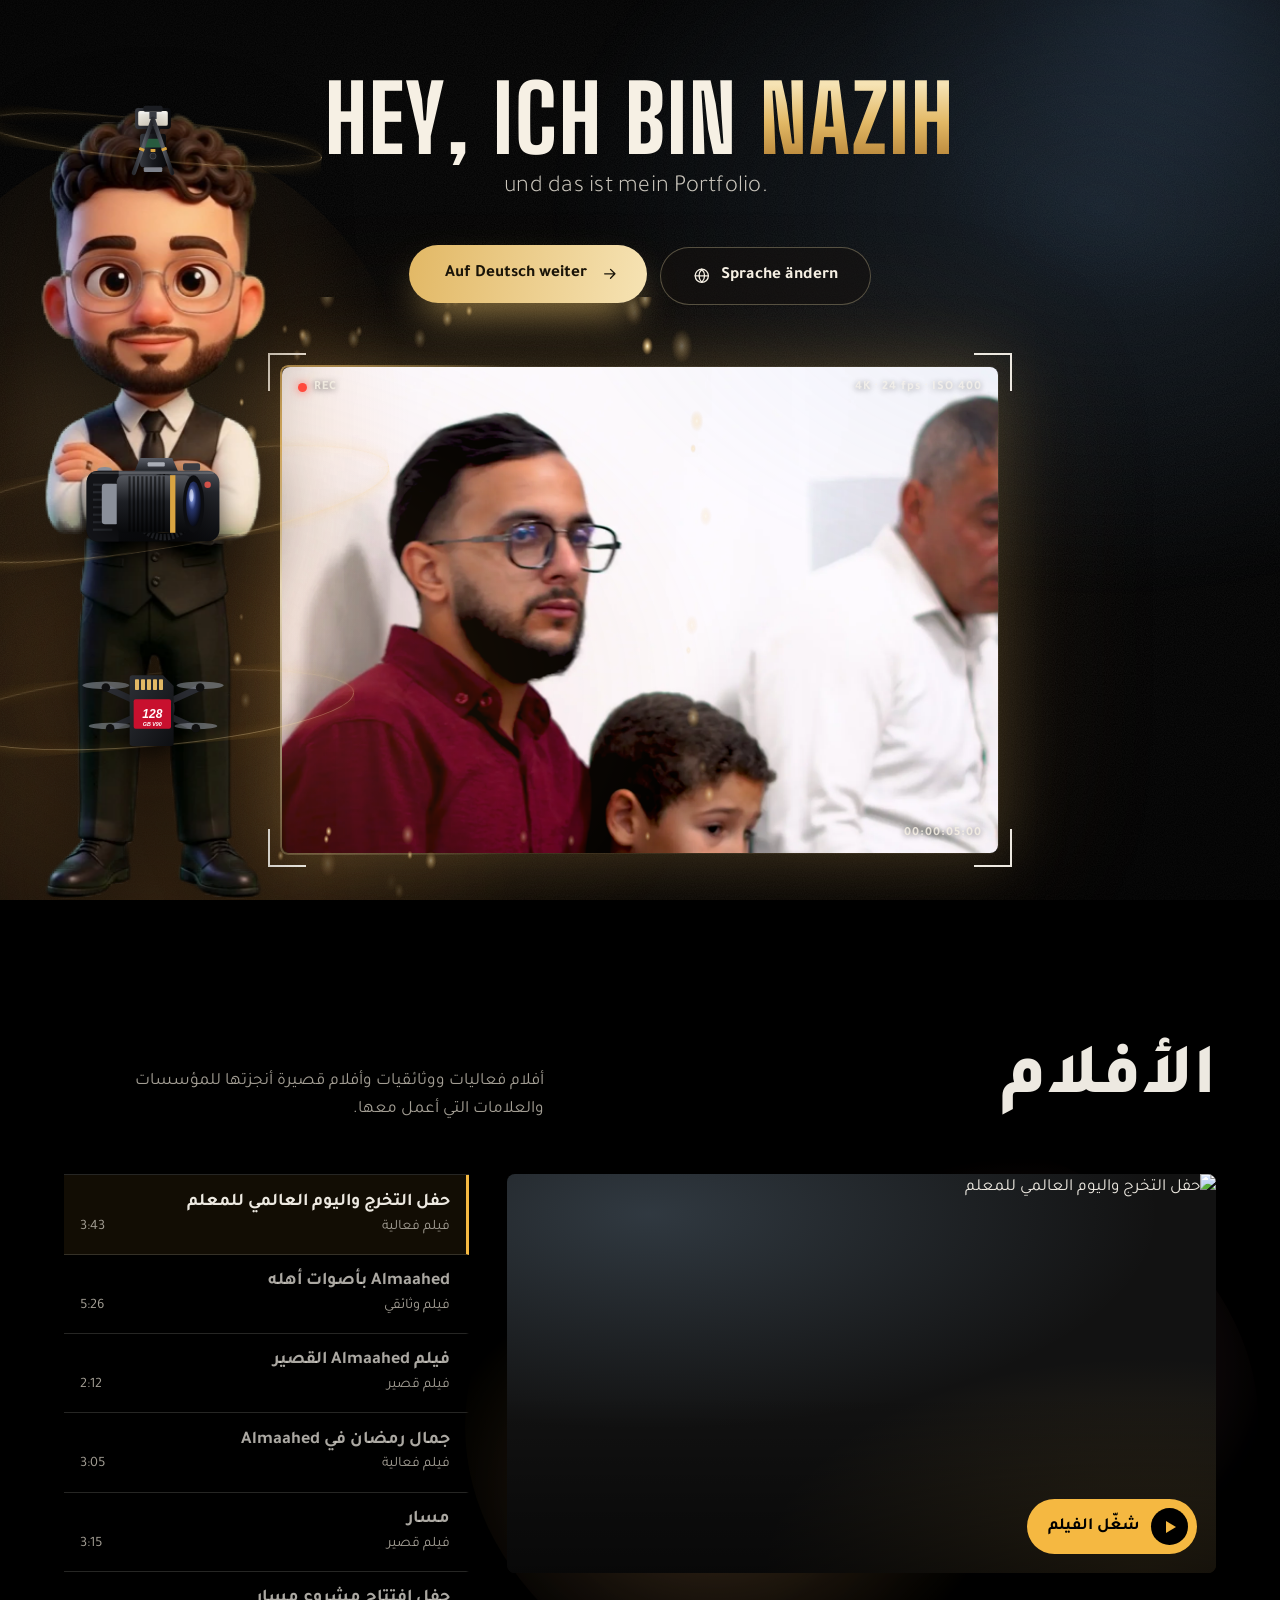
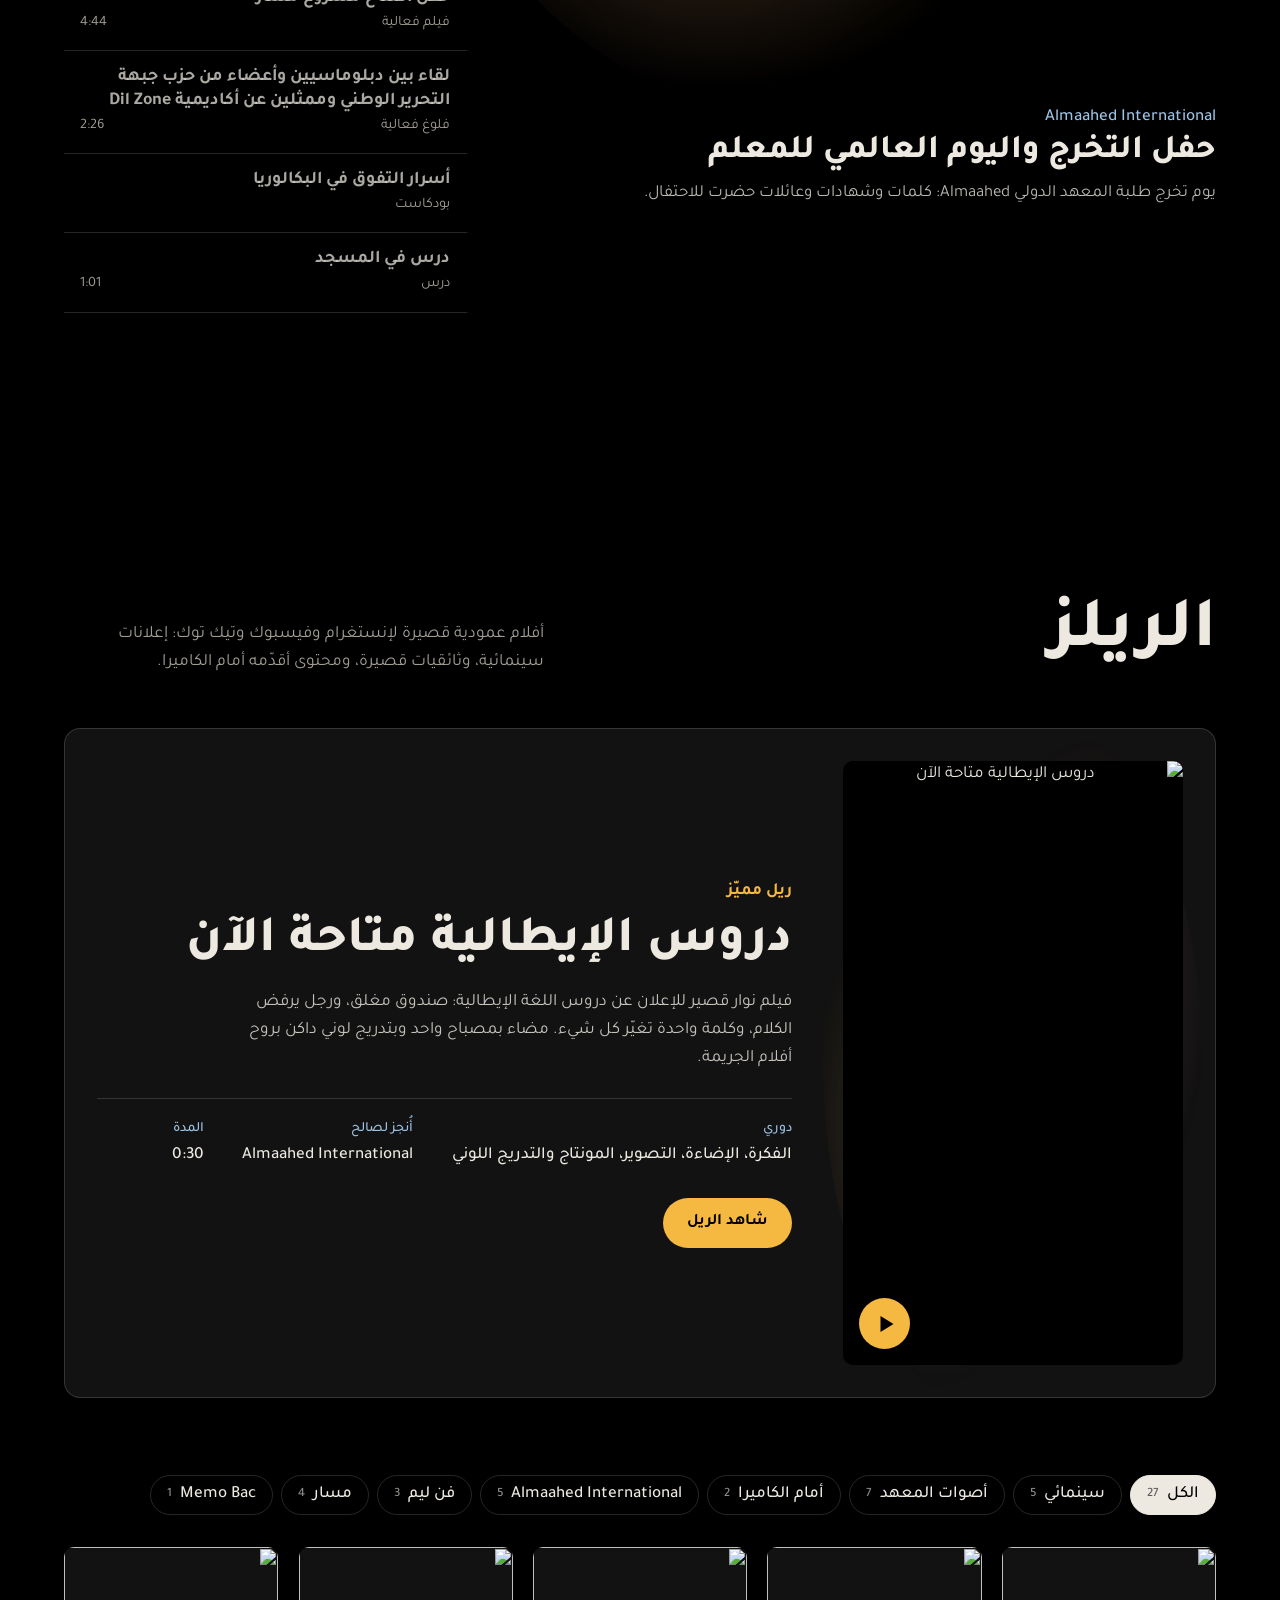
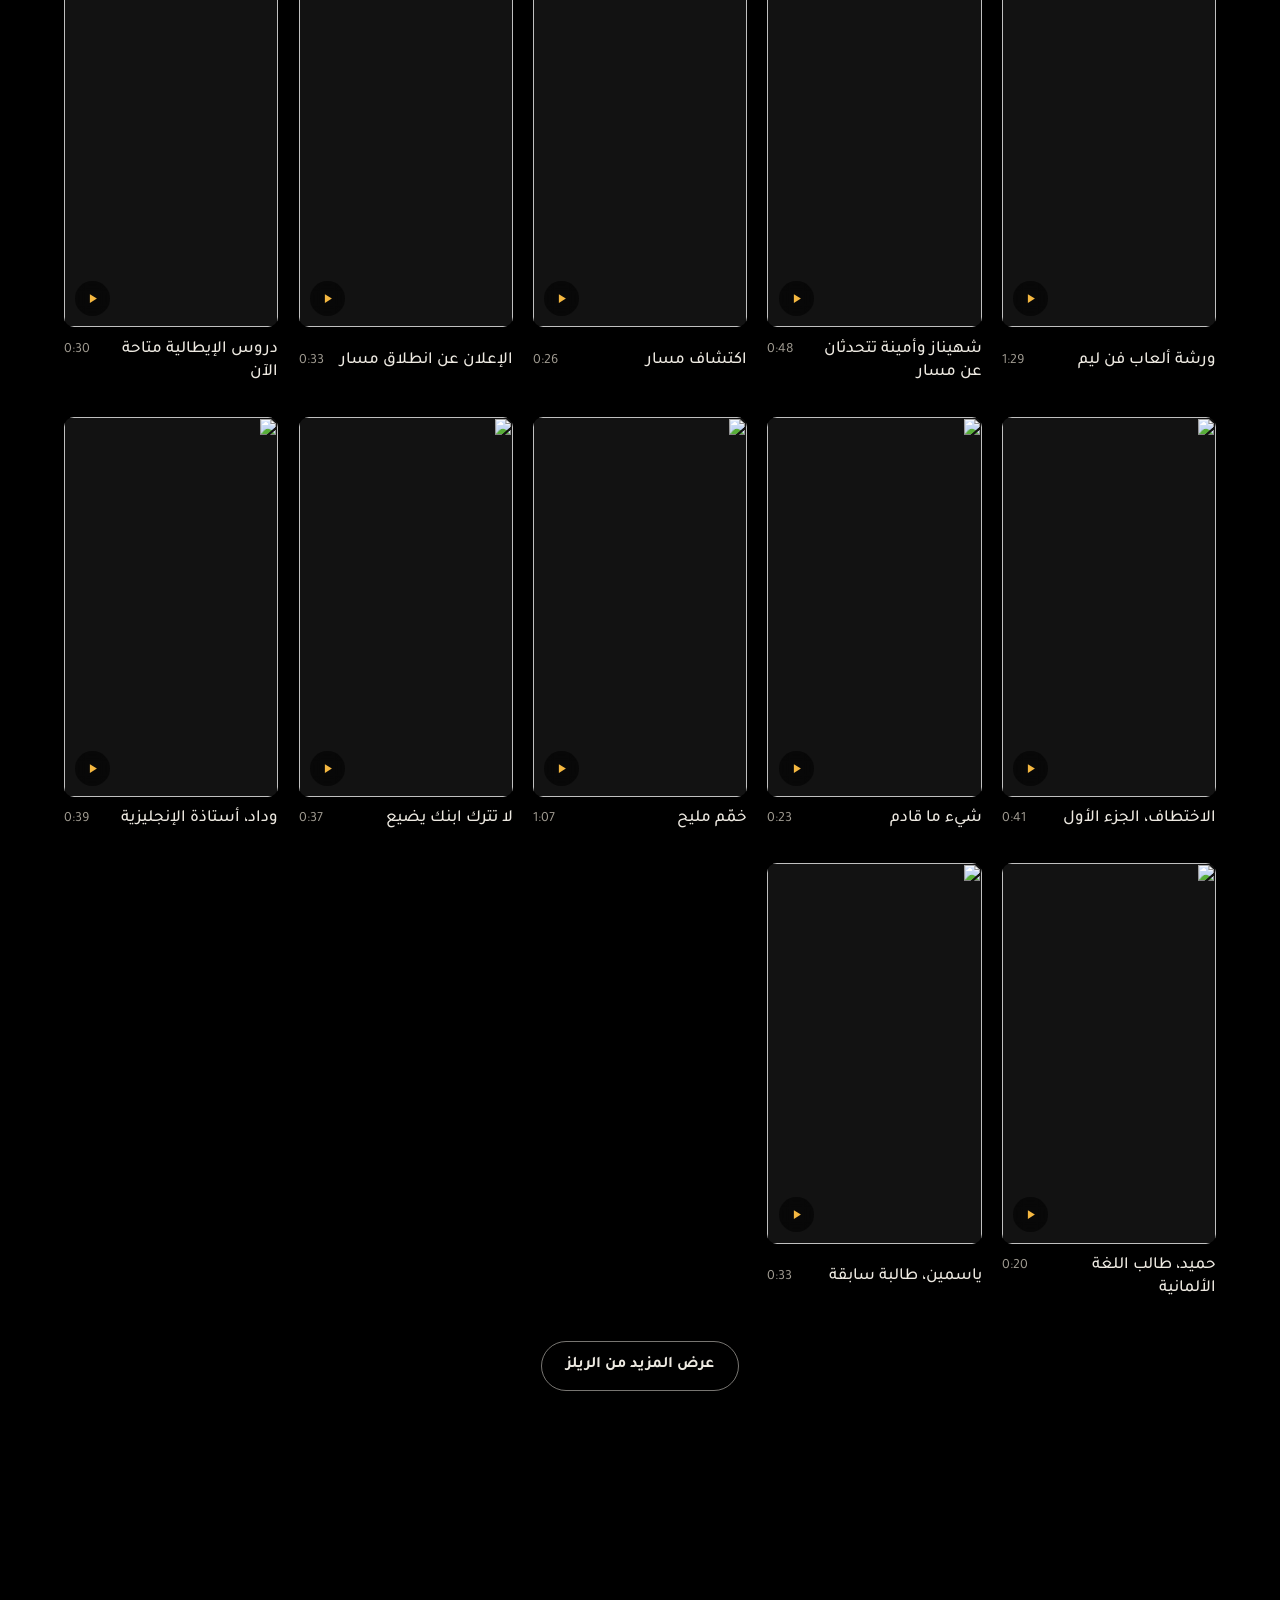
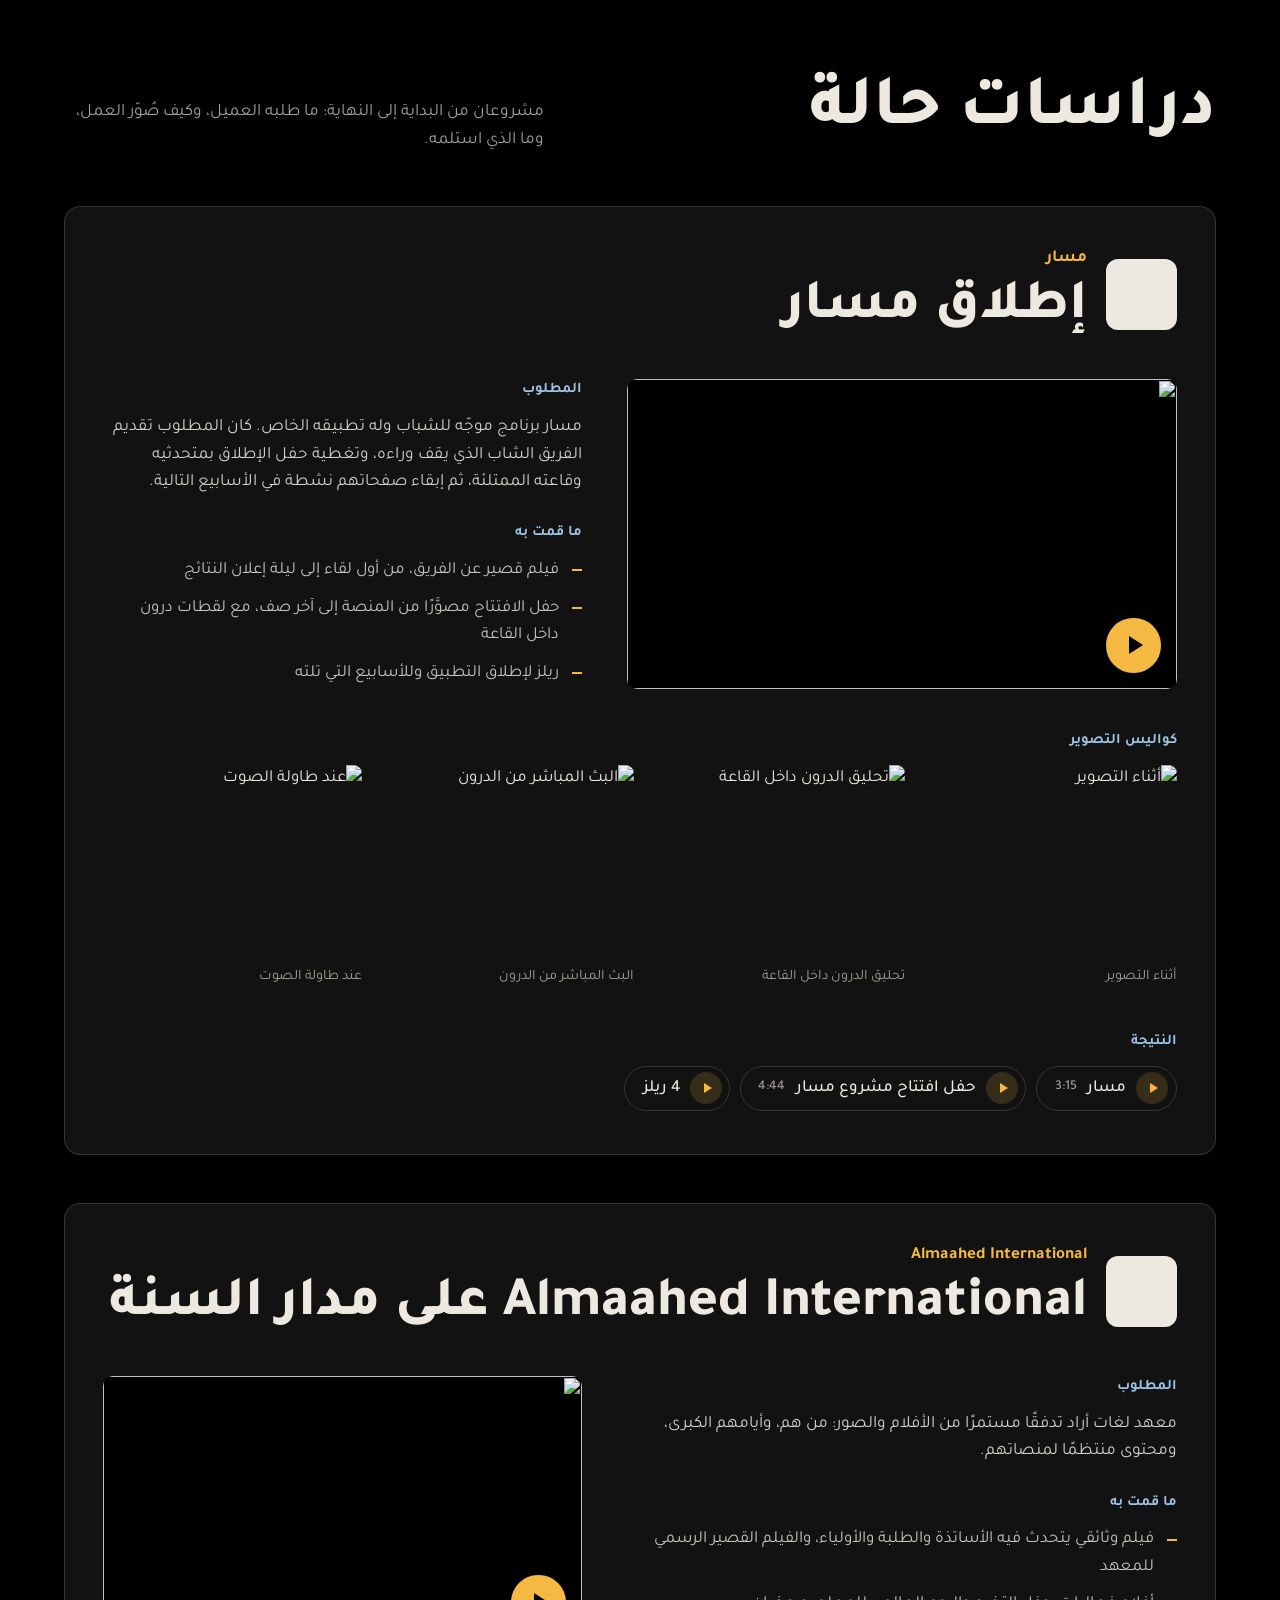
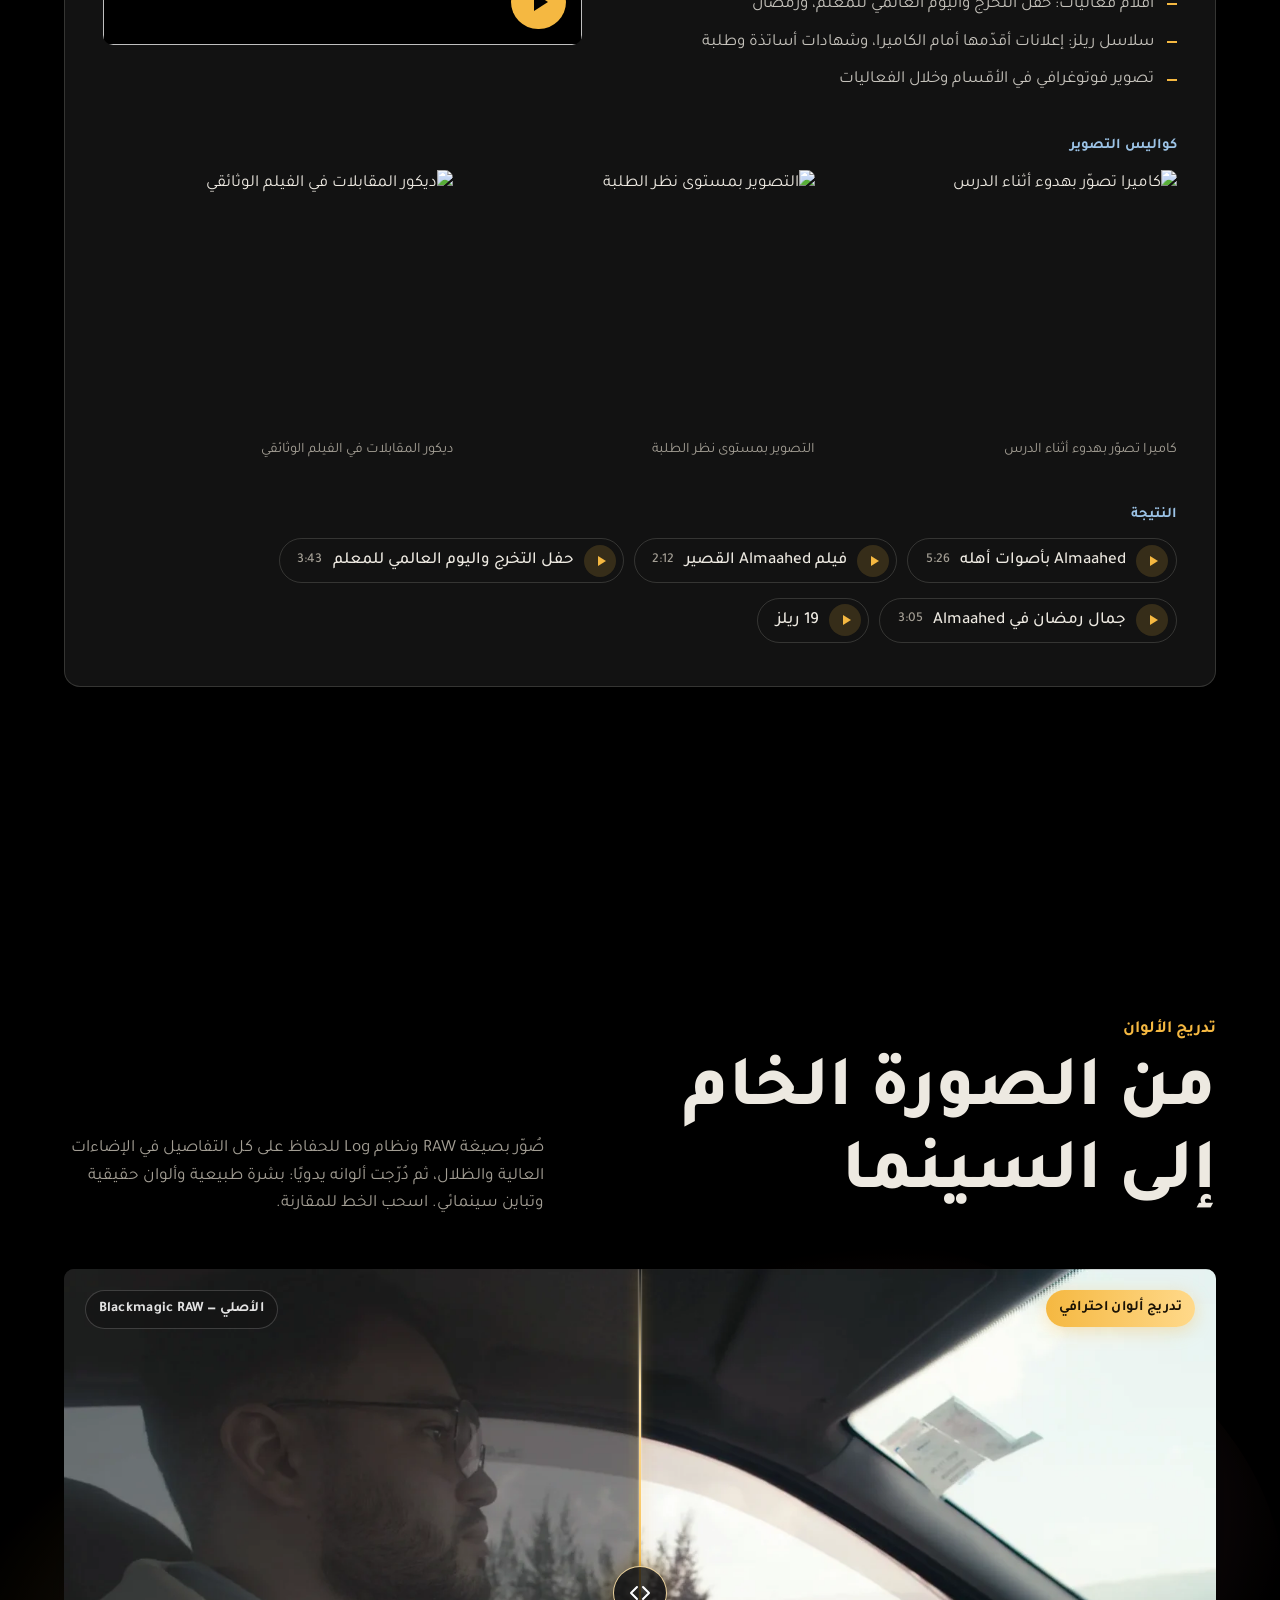
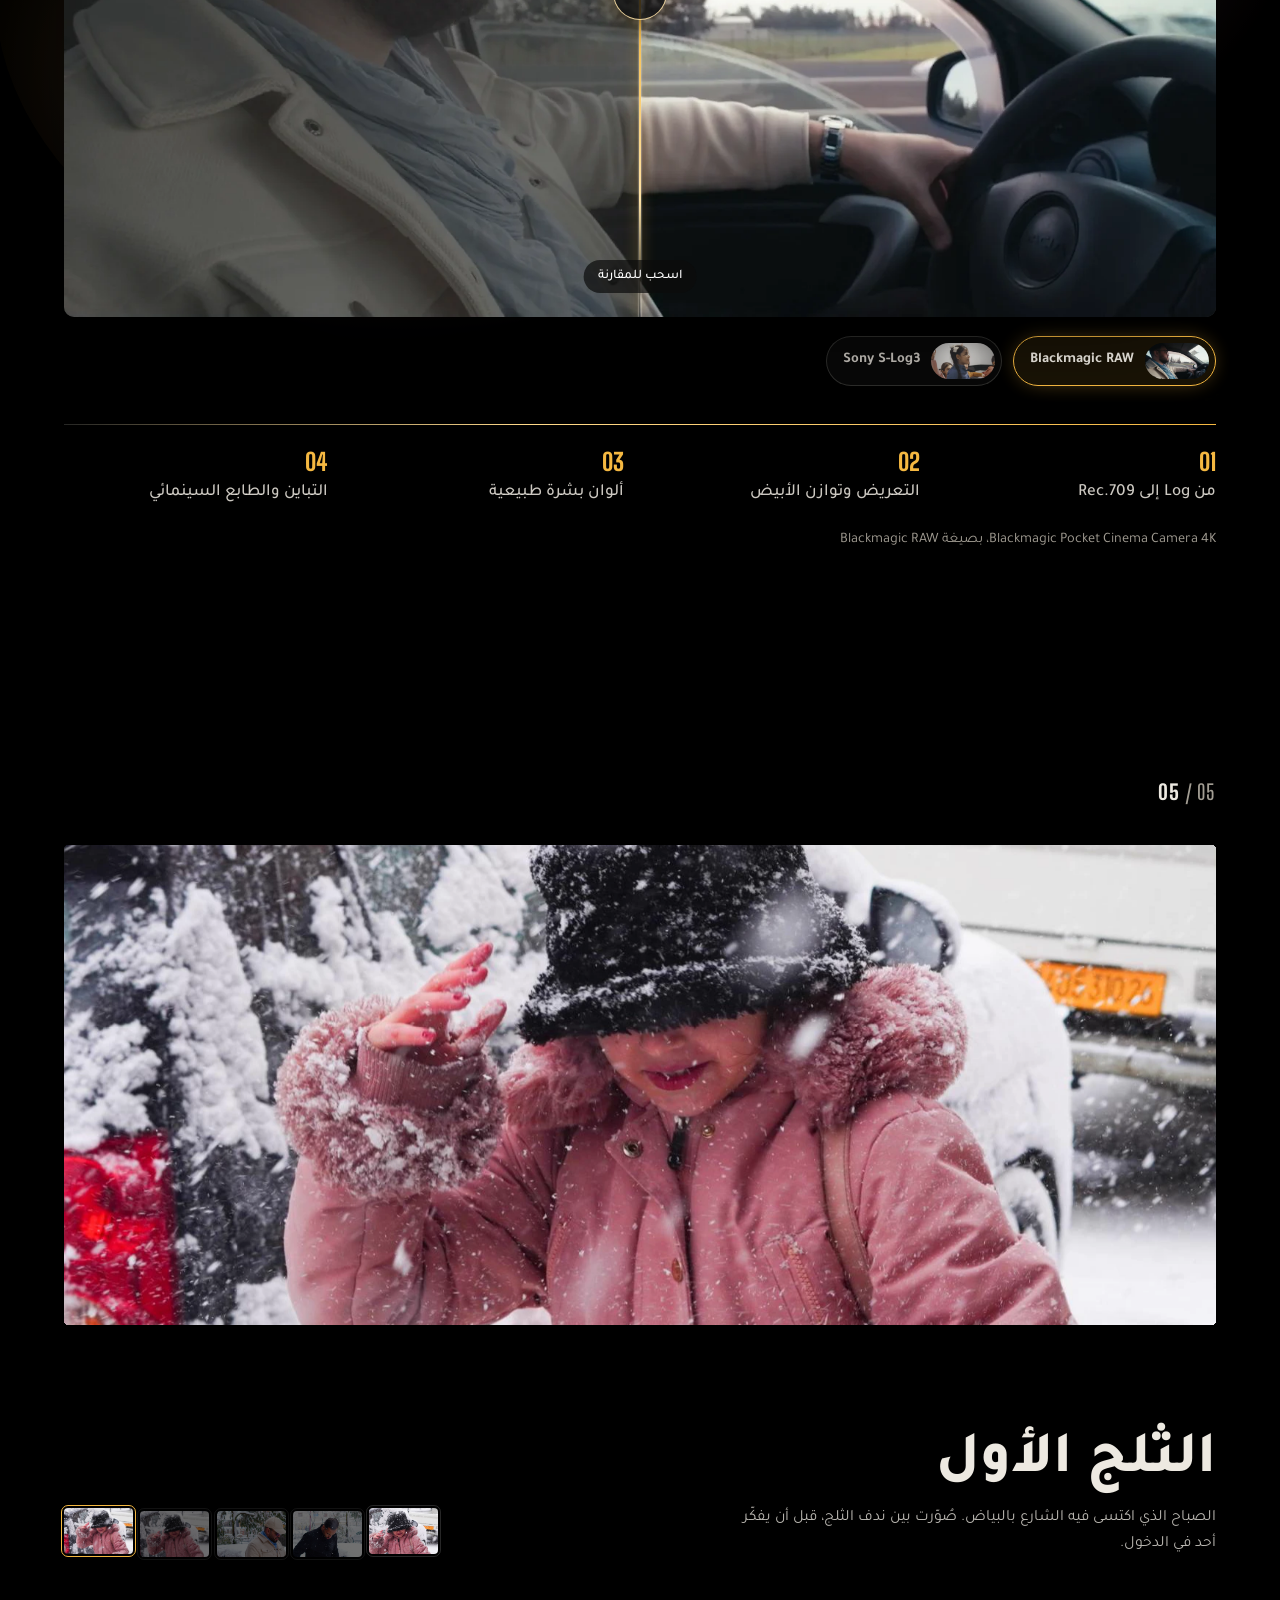
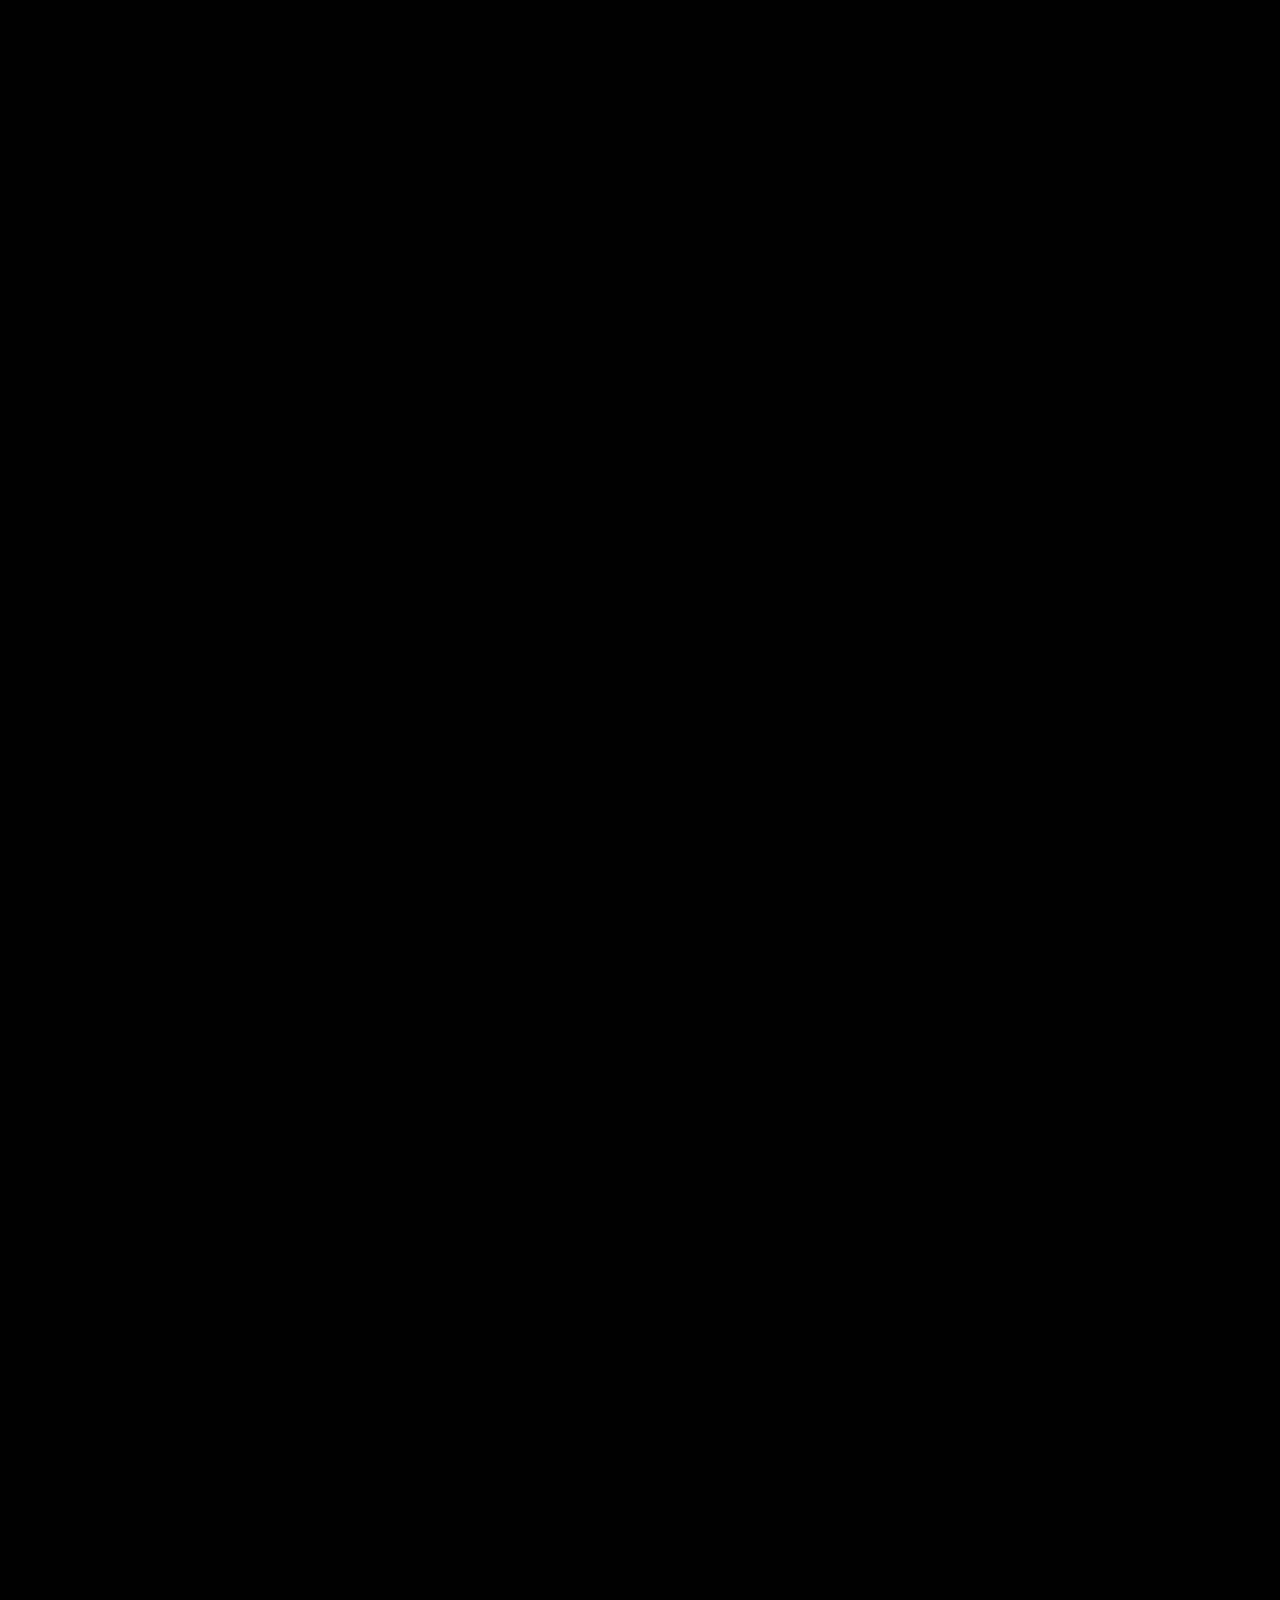
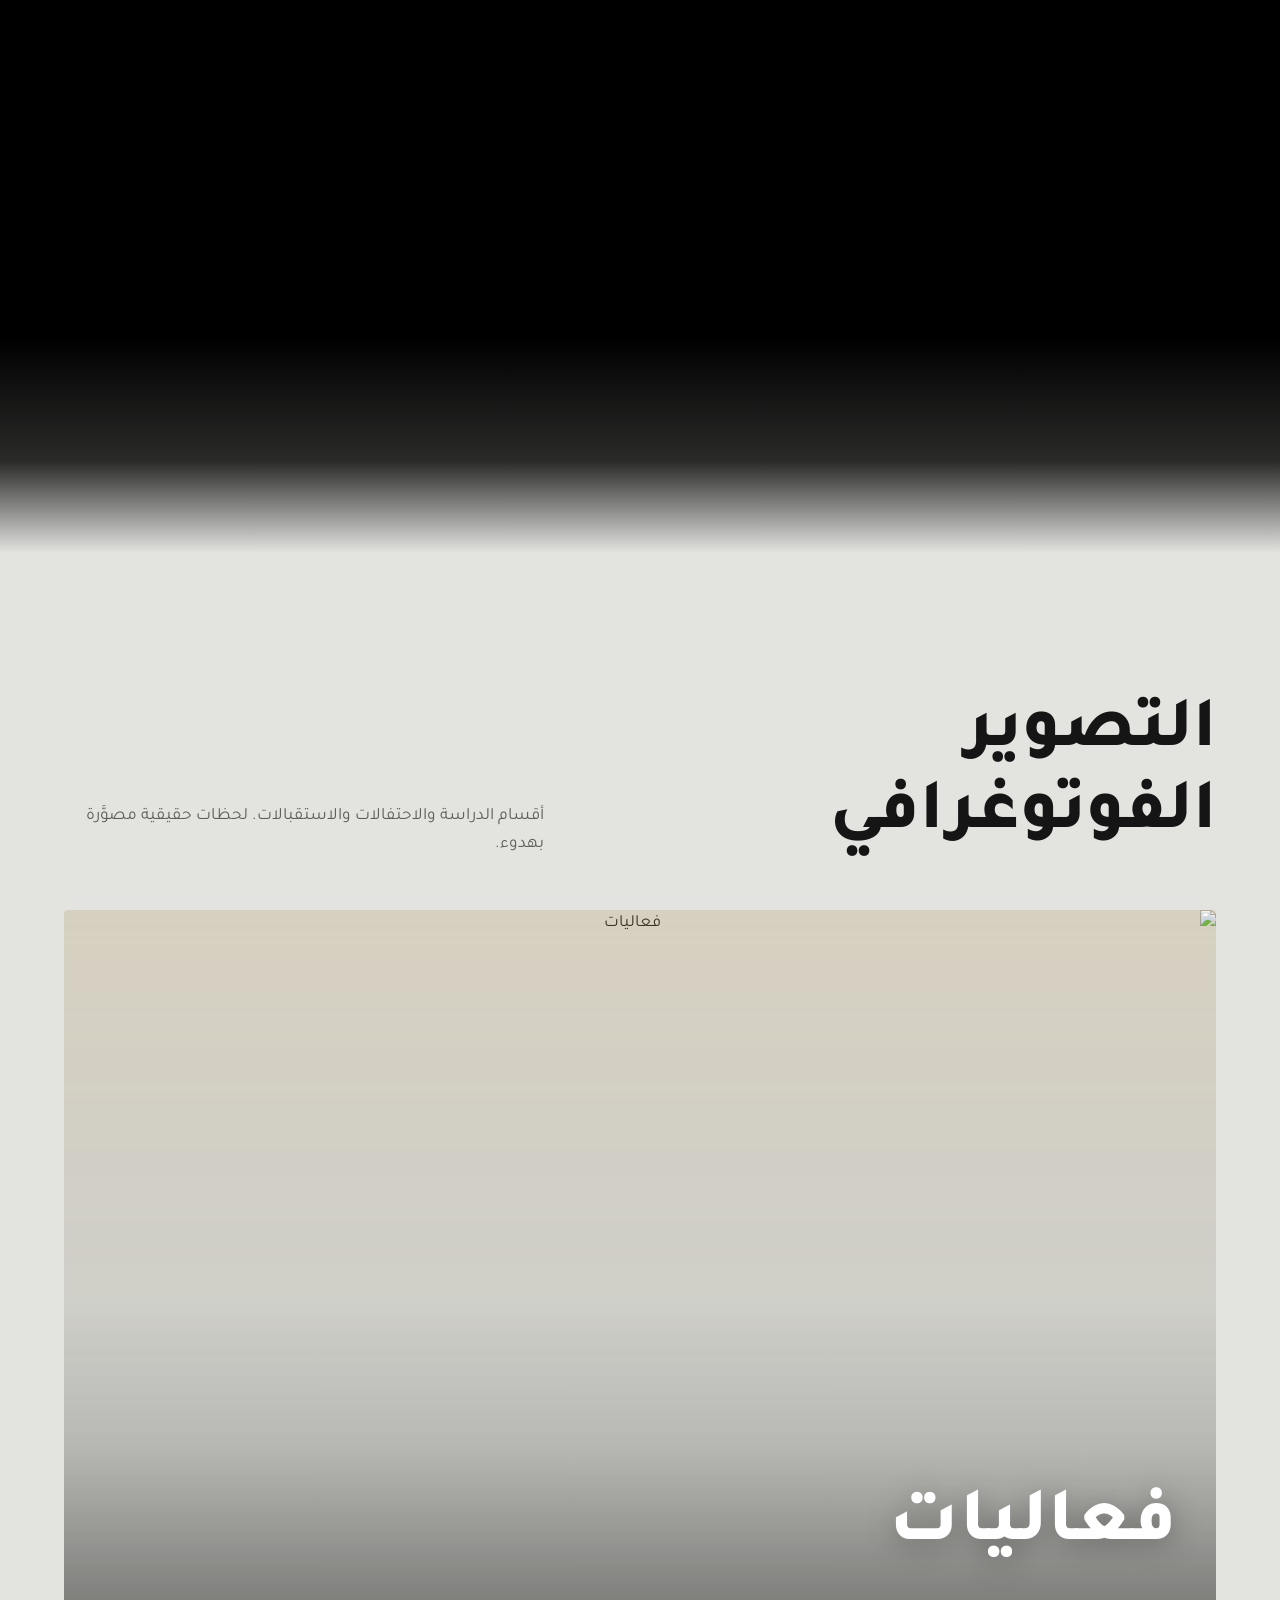
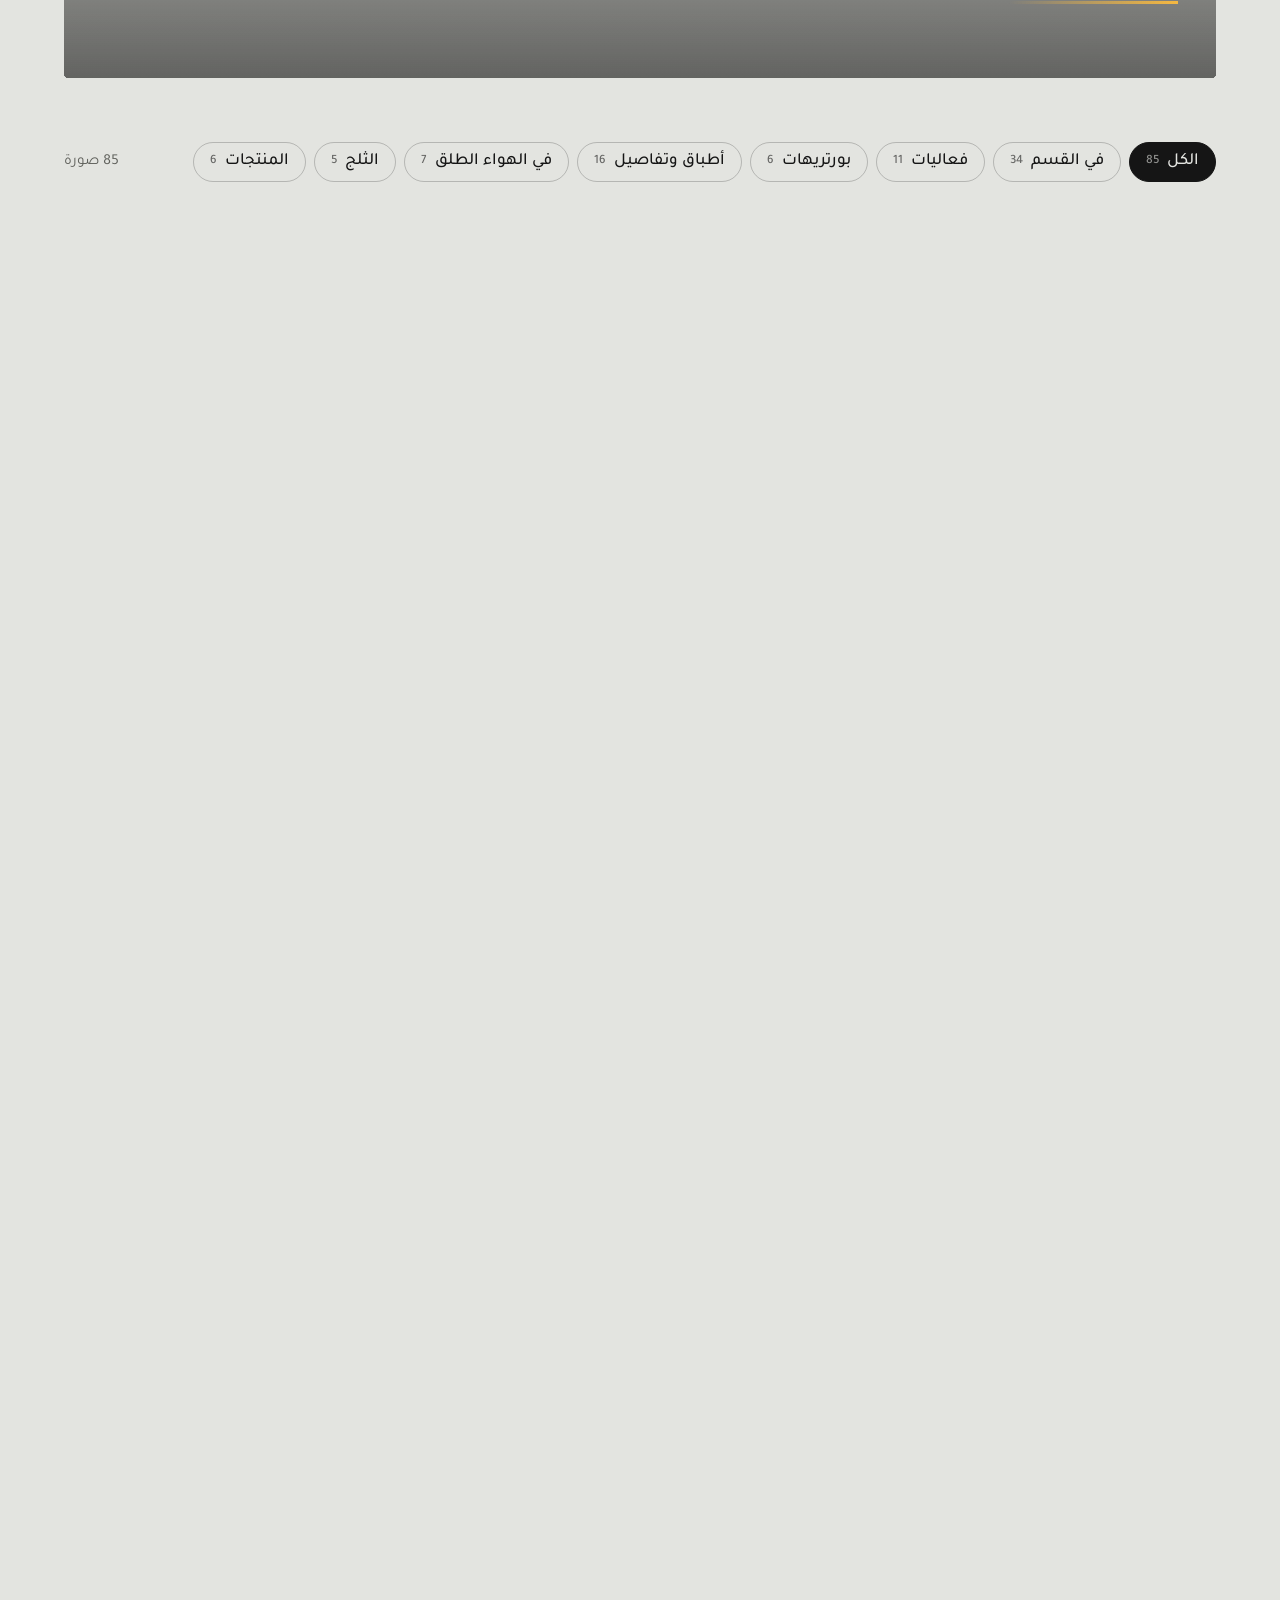
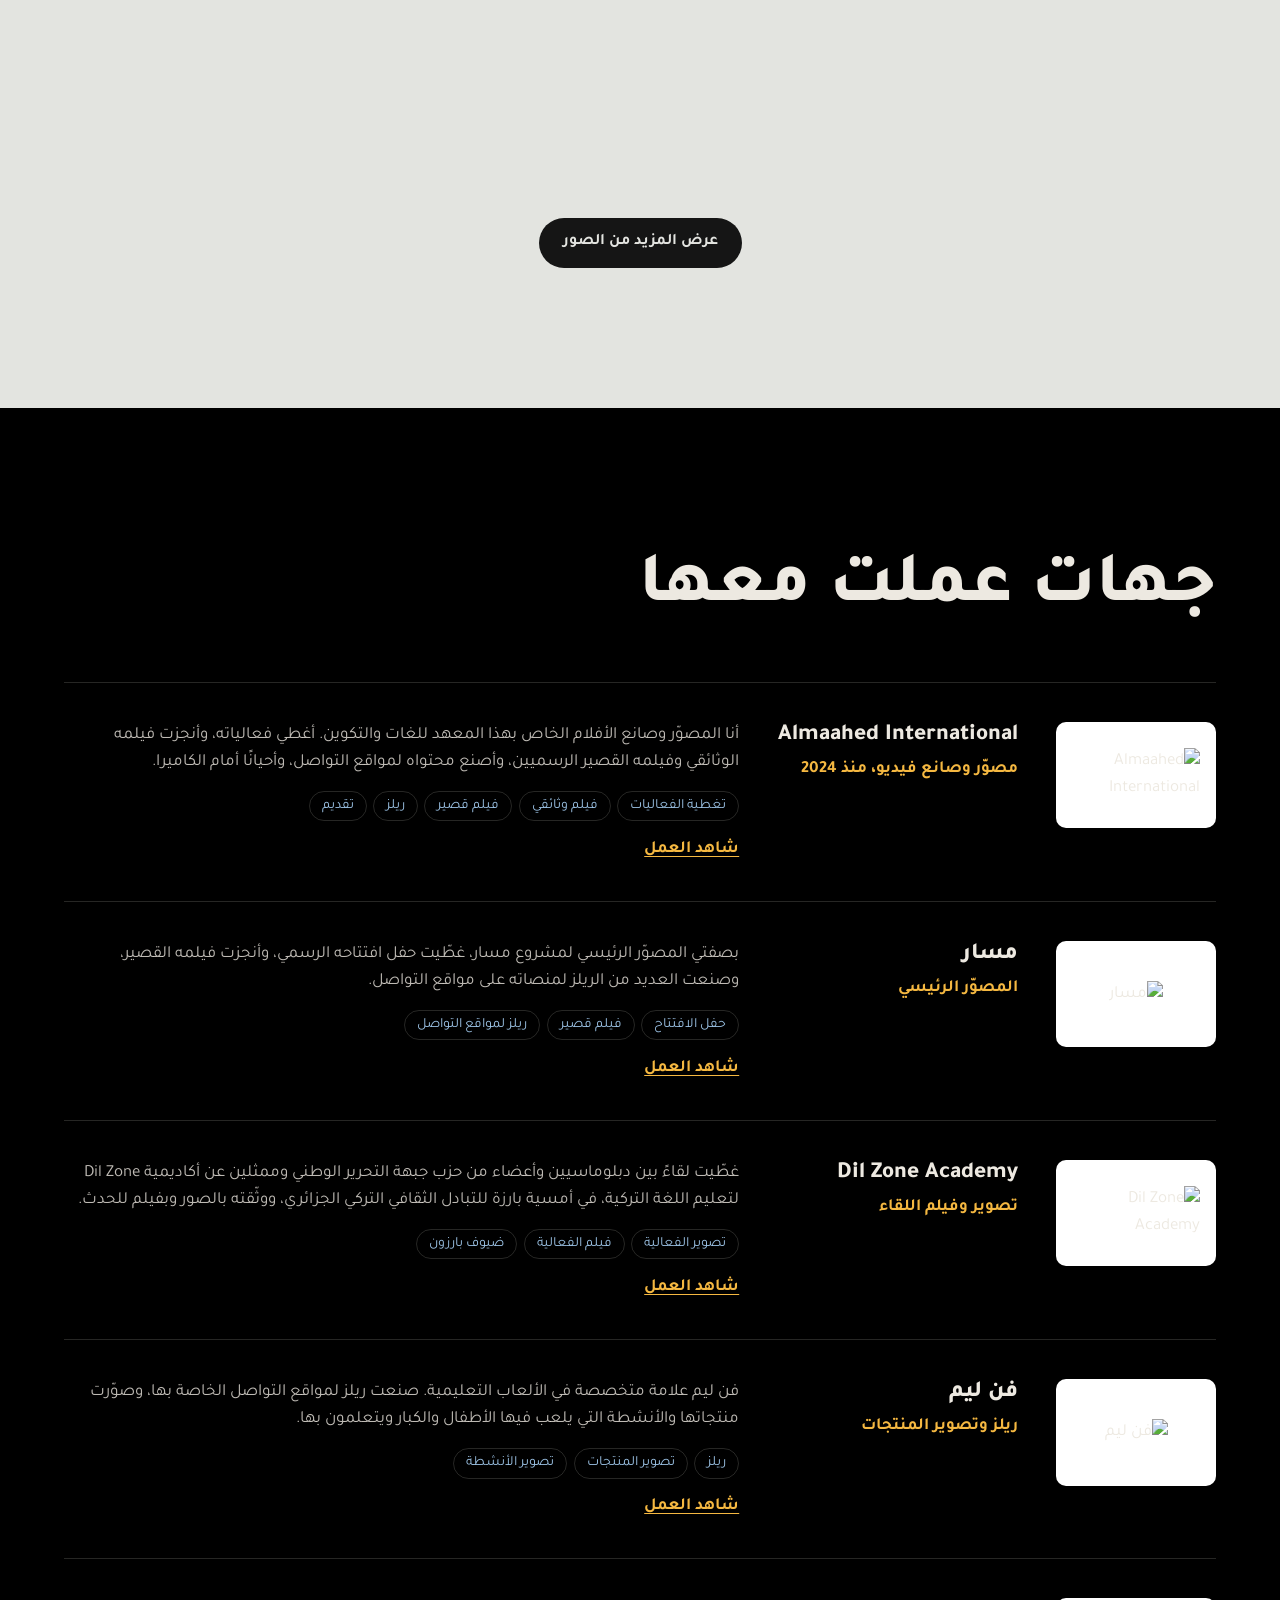
==== commit 038b463a: "Welcome: after picking a language the greeting stays in it (the mouse leaving the cards no longer br" ====
--- a/ar/index.html
+++ b/ar/index.html
@@ -391,7 +391,7 @@
 <script src="../assets/js/videos-data.js?v=1fcb27cf"></script>
 <script src="../assets/js/data.js?v=2699ceb3"></script>
 <script src="../assets/js/smooth.js?v=4880941a"></script>
-<script src="../assets/js/app.js?v=c819a488"></script>
+<script src="../assets/js/app.js?v=a122e1fe"></script>
 <script src="../assets/js/motion.js?v=be914971"></script>
 <script src="../assets/js/grade.js?v=c0742179"></script>
 <script src="../assets/js/buddy.js?v=86b51c42"></script>
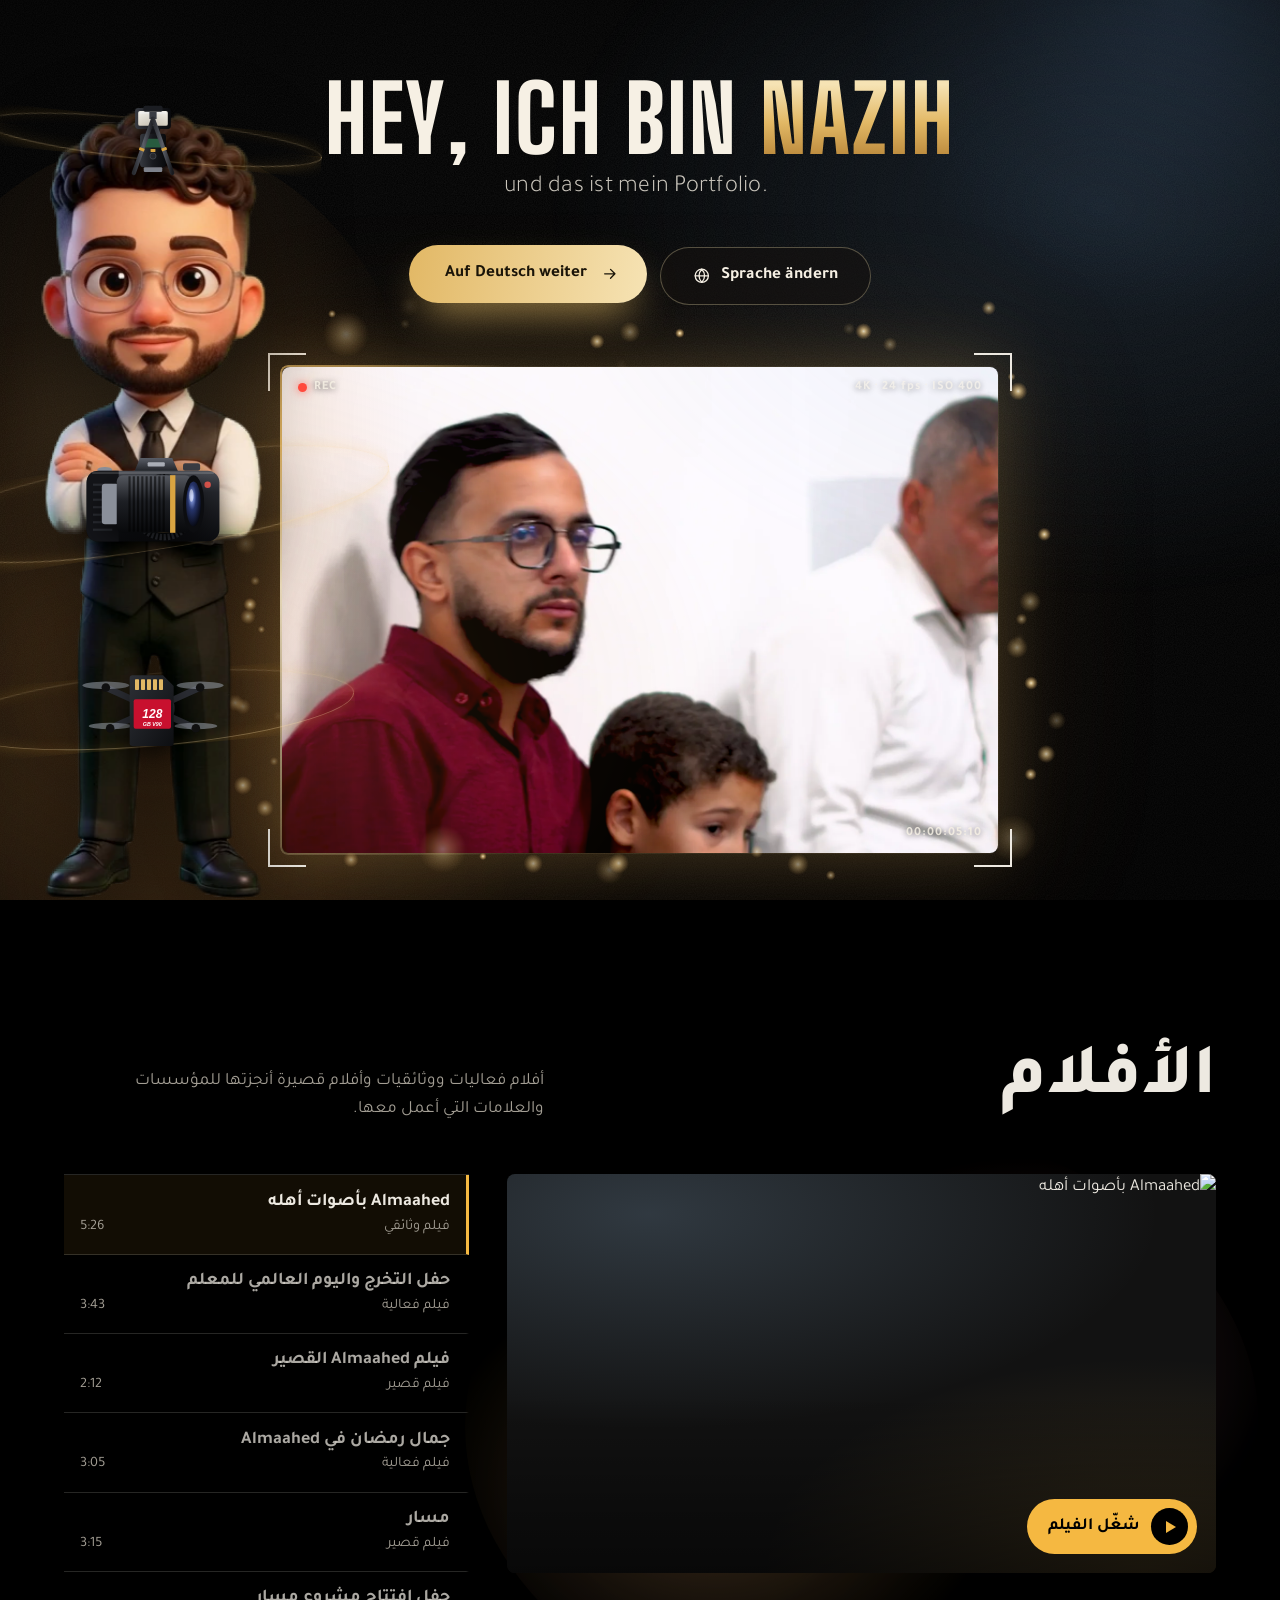
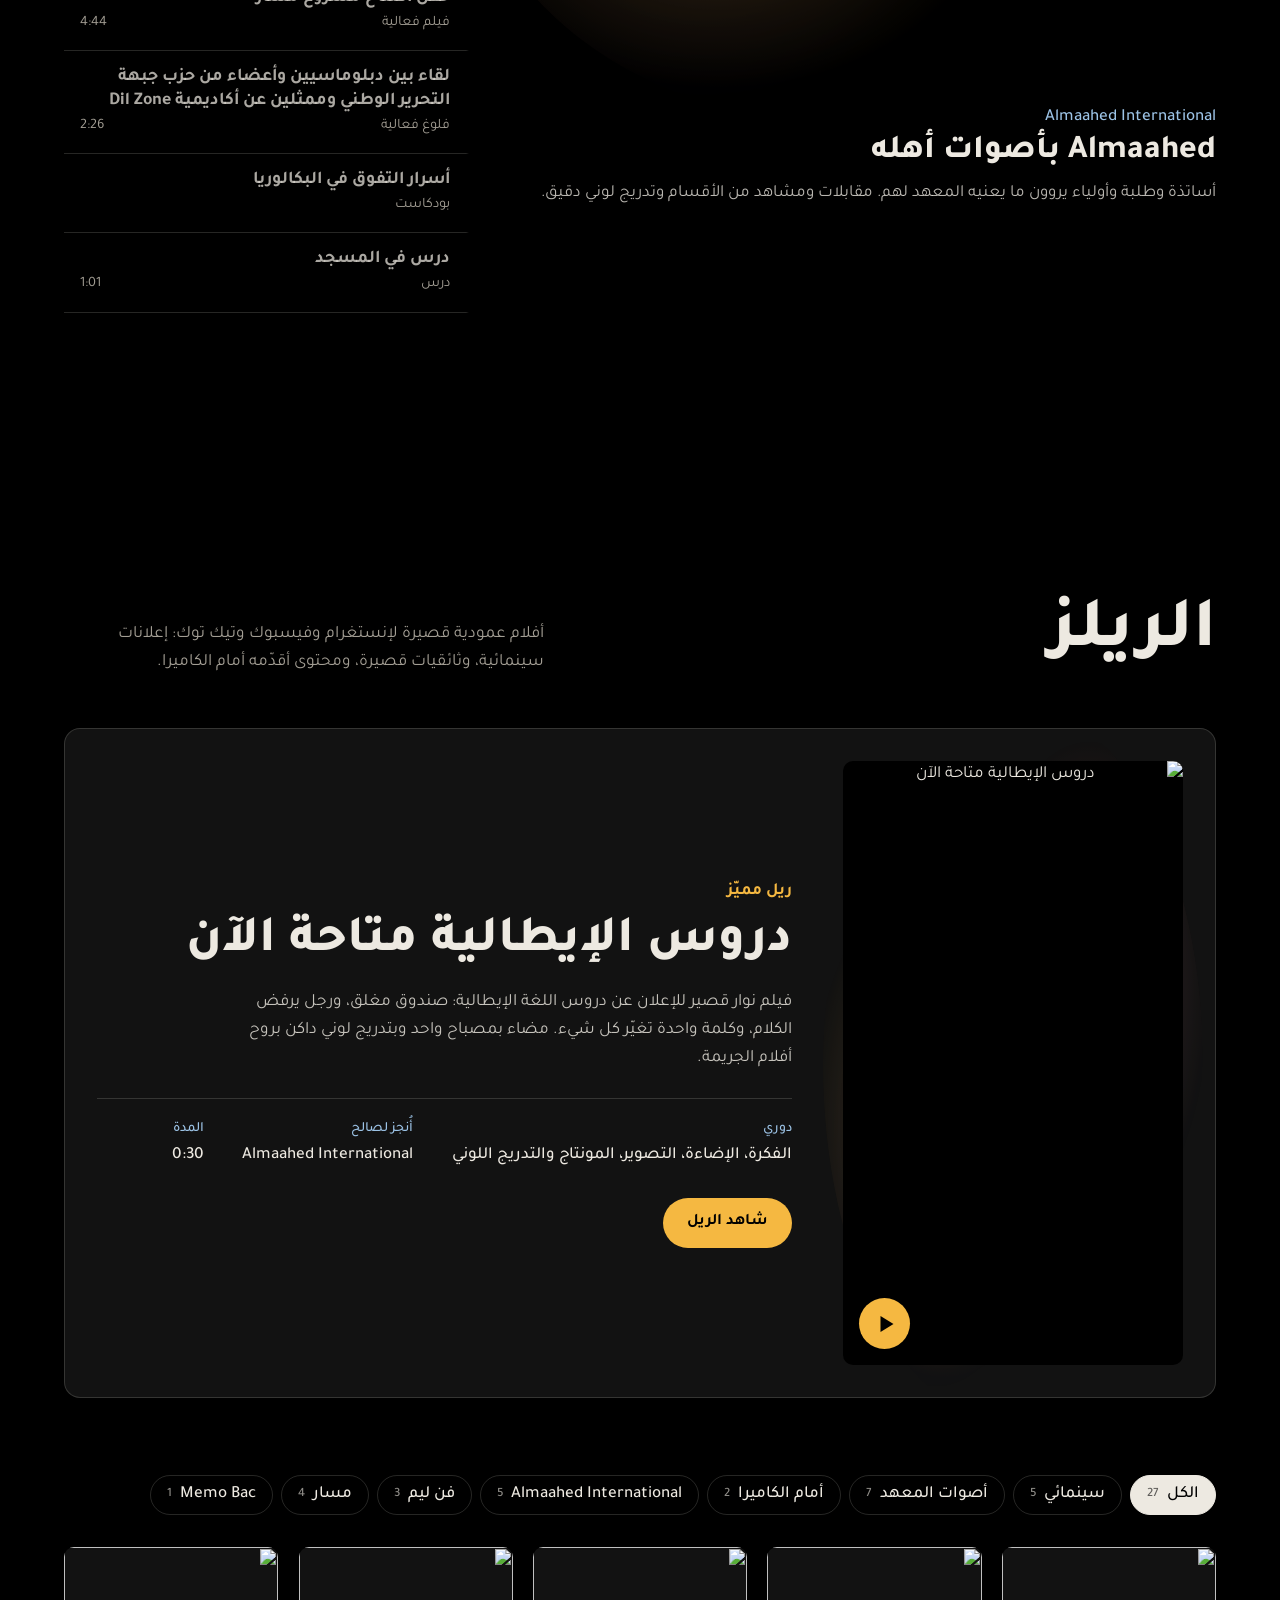
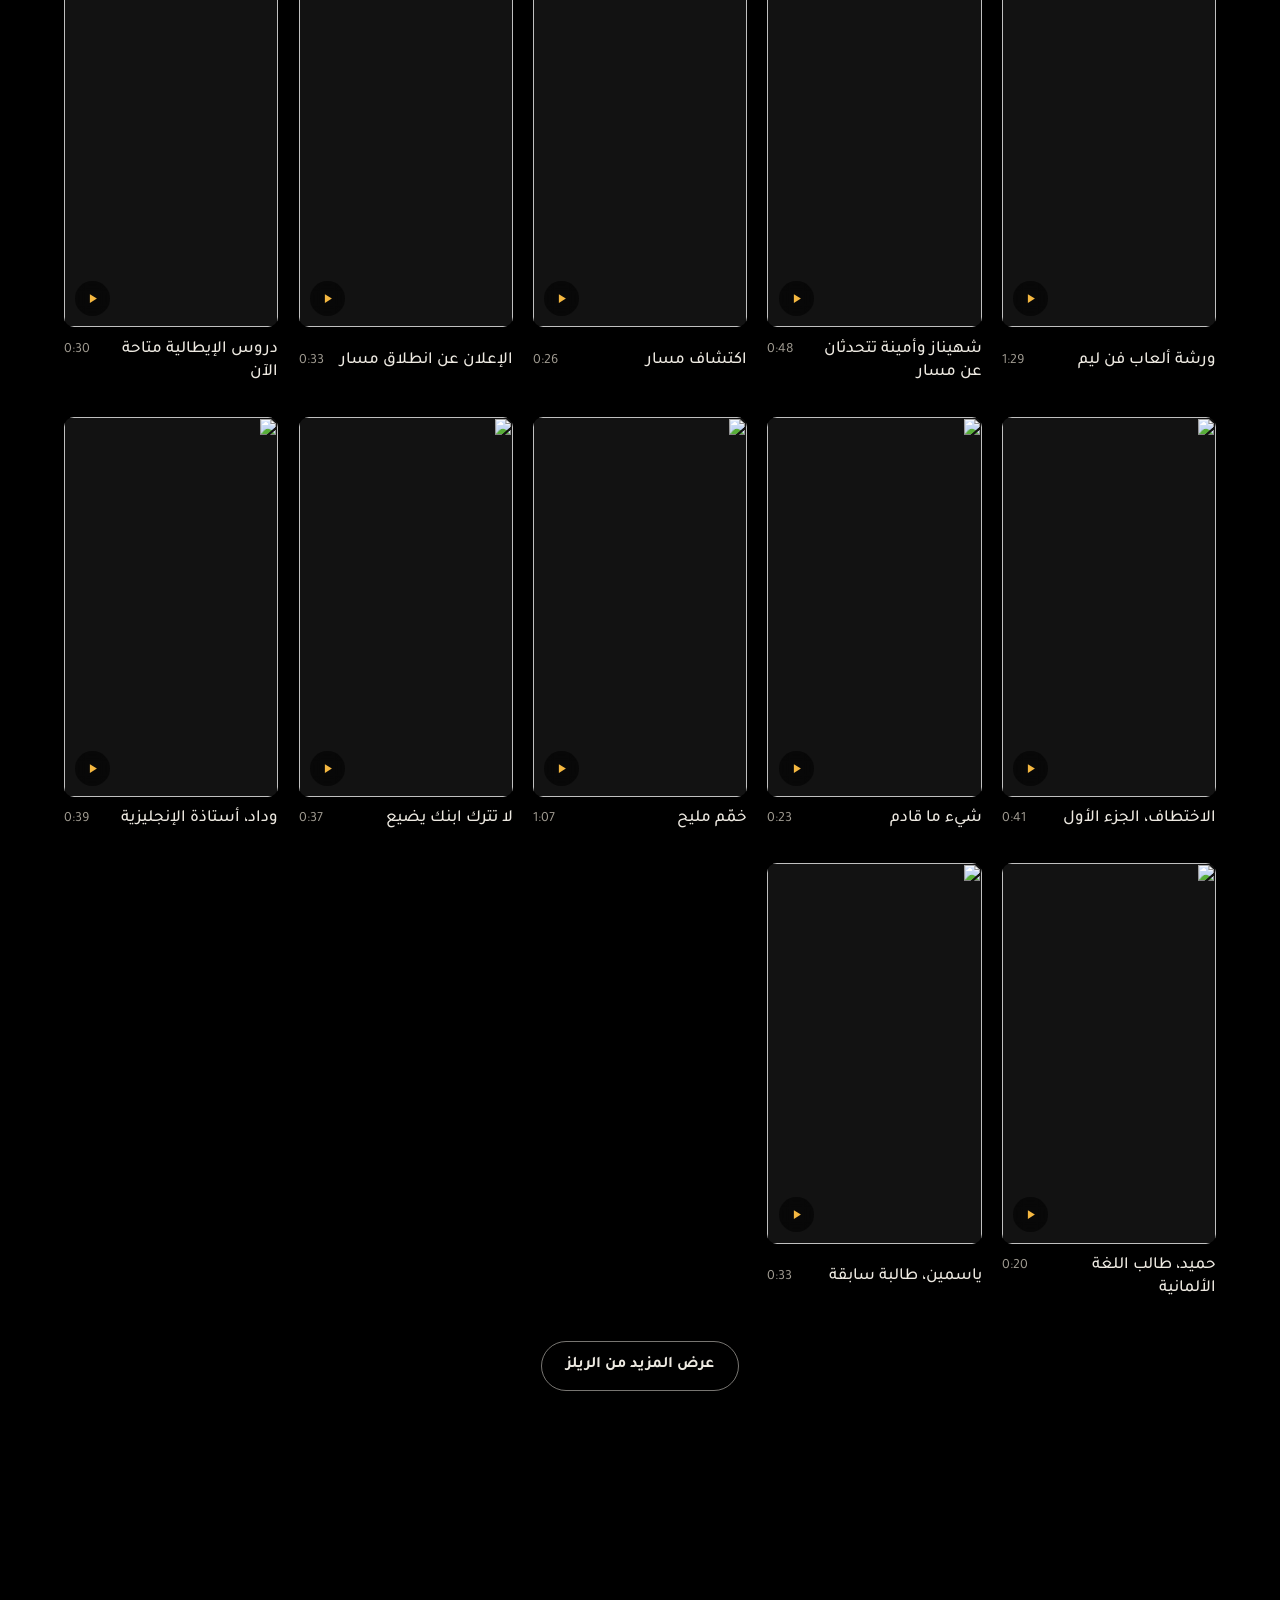
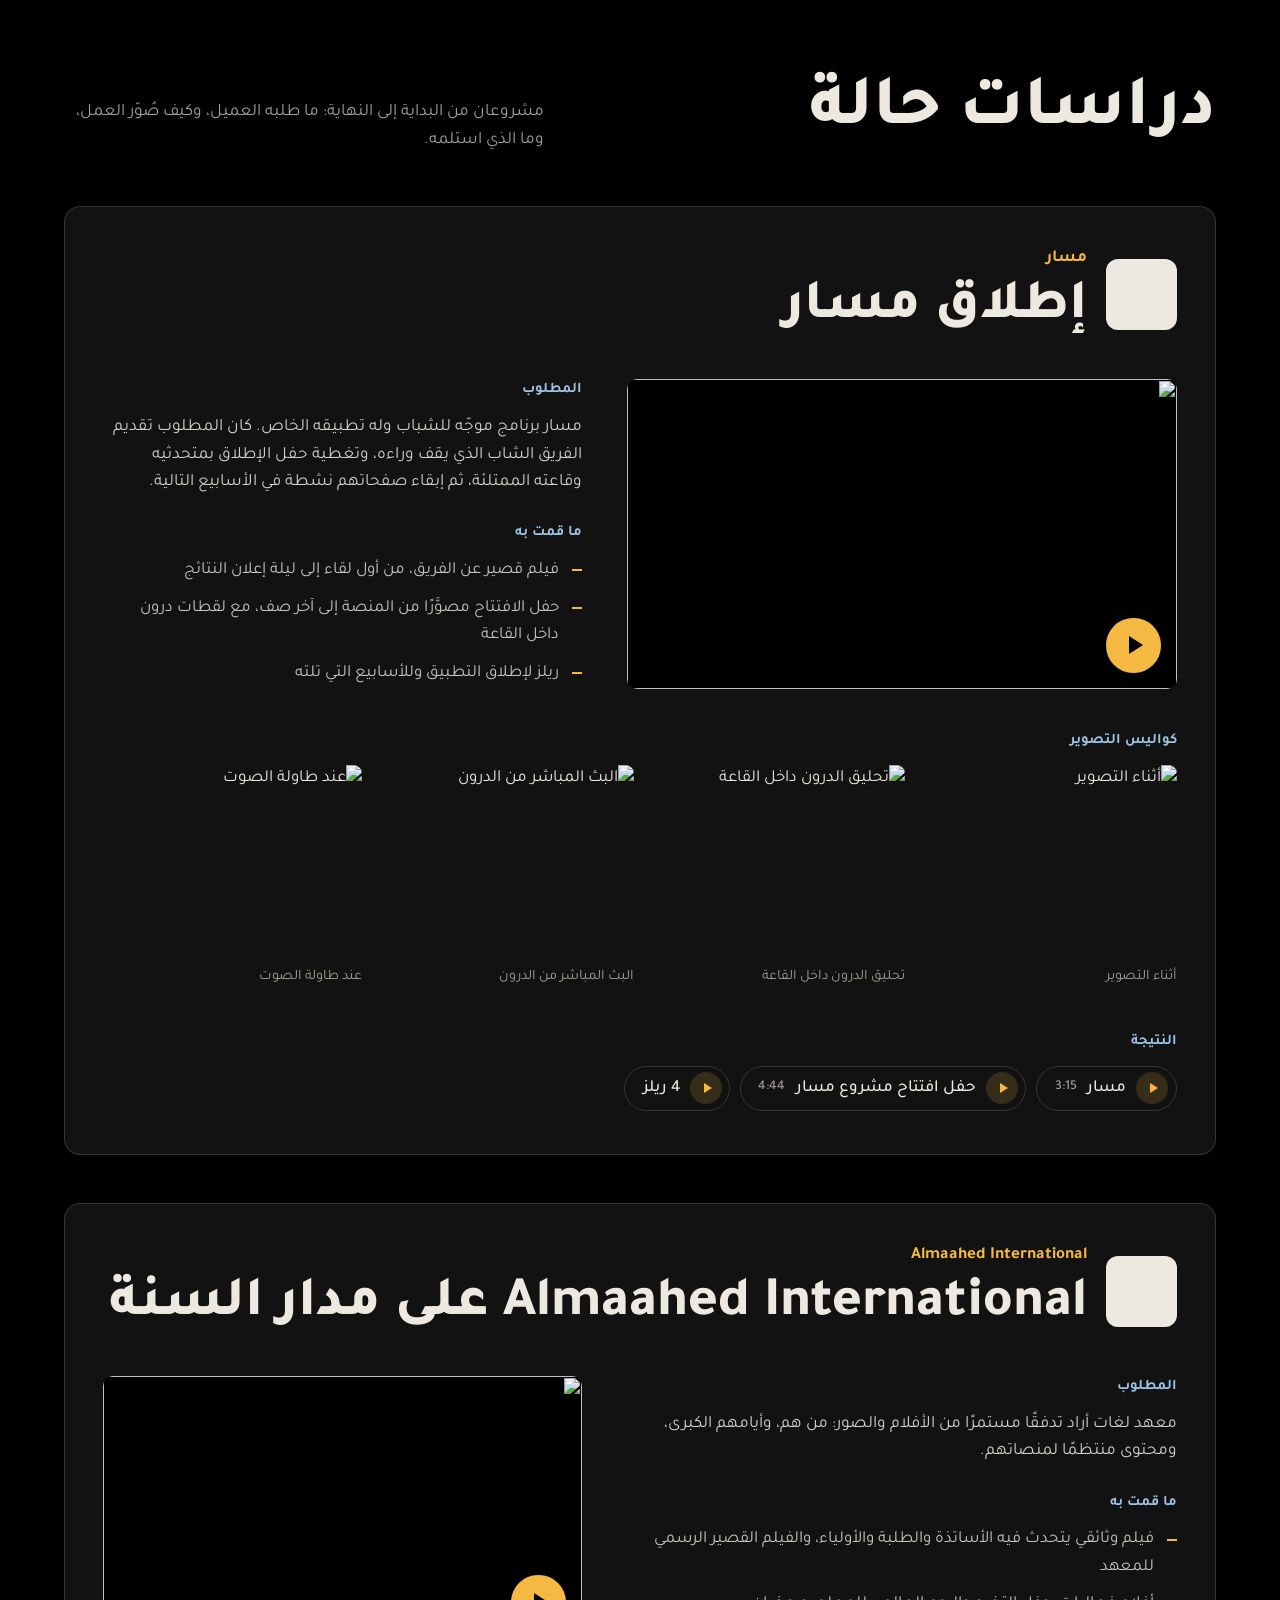
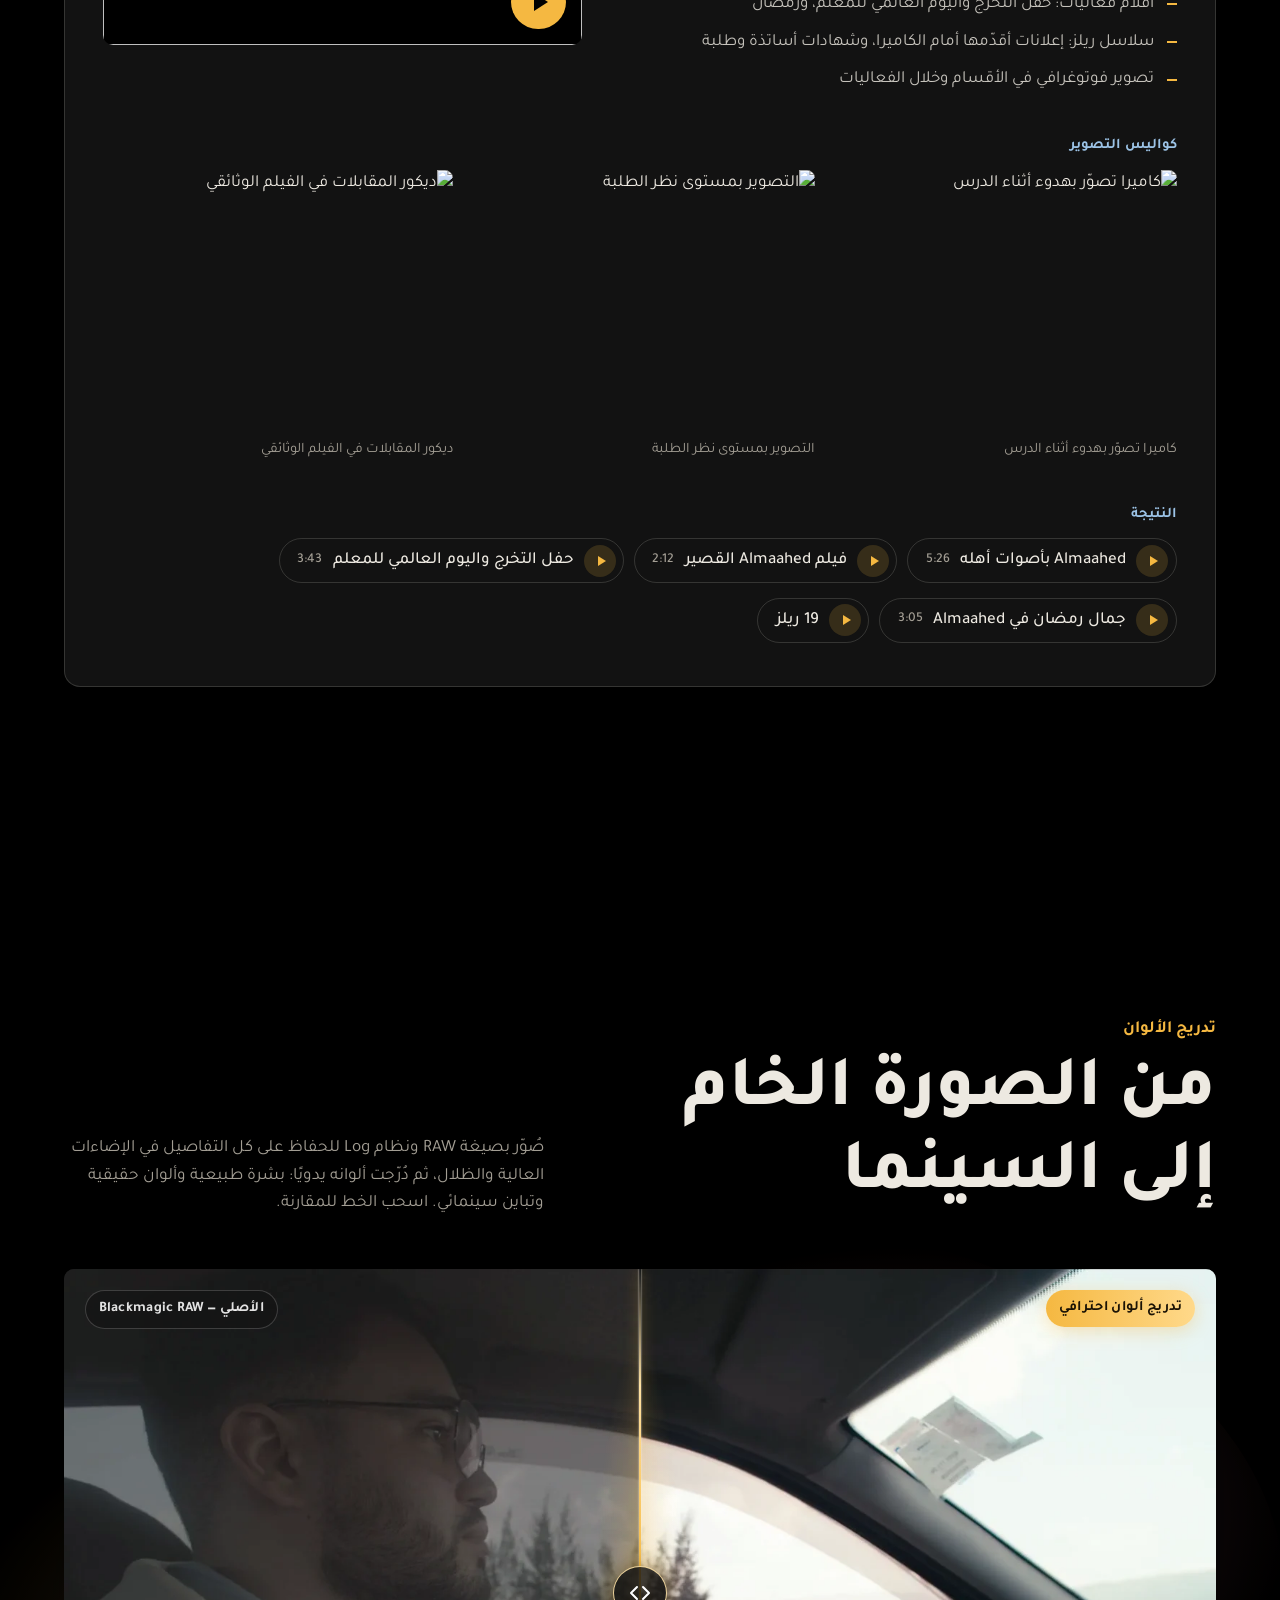
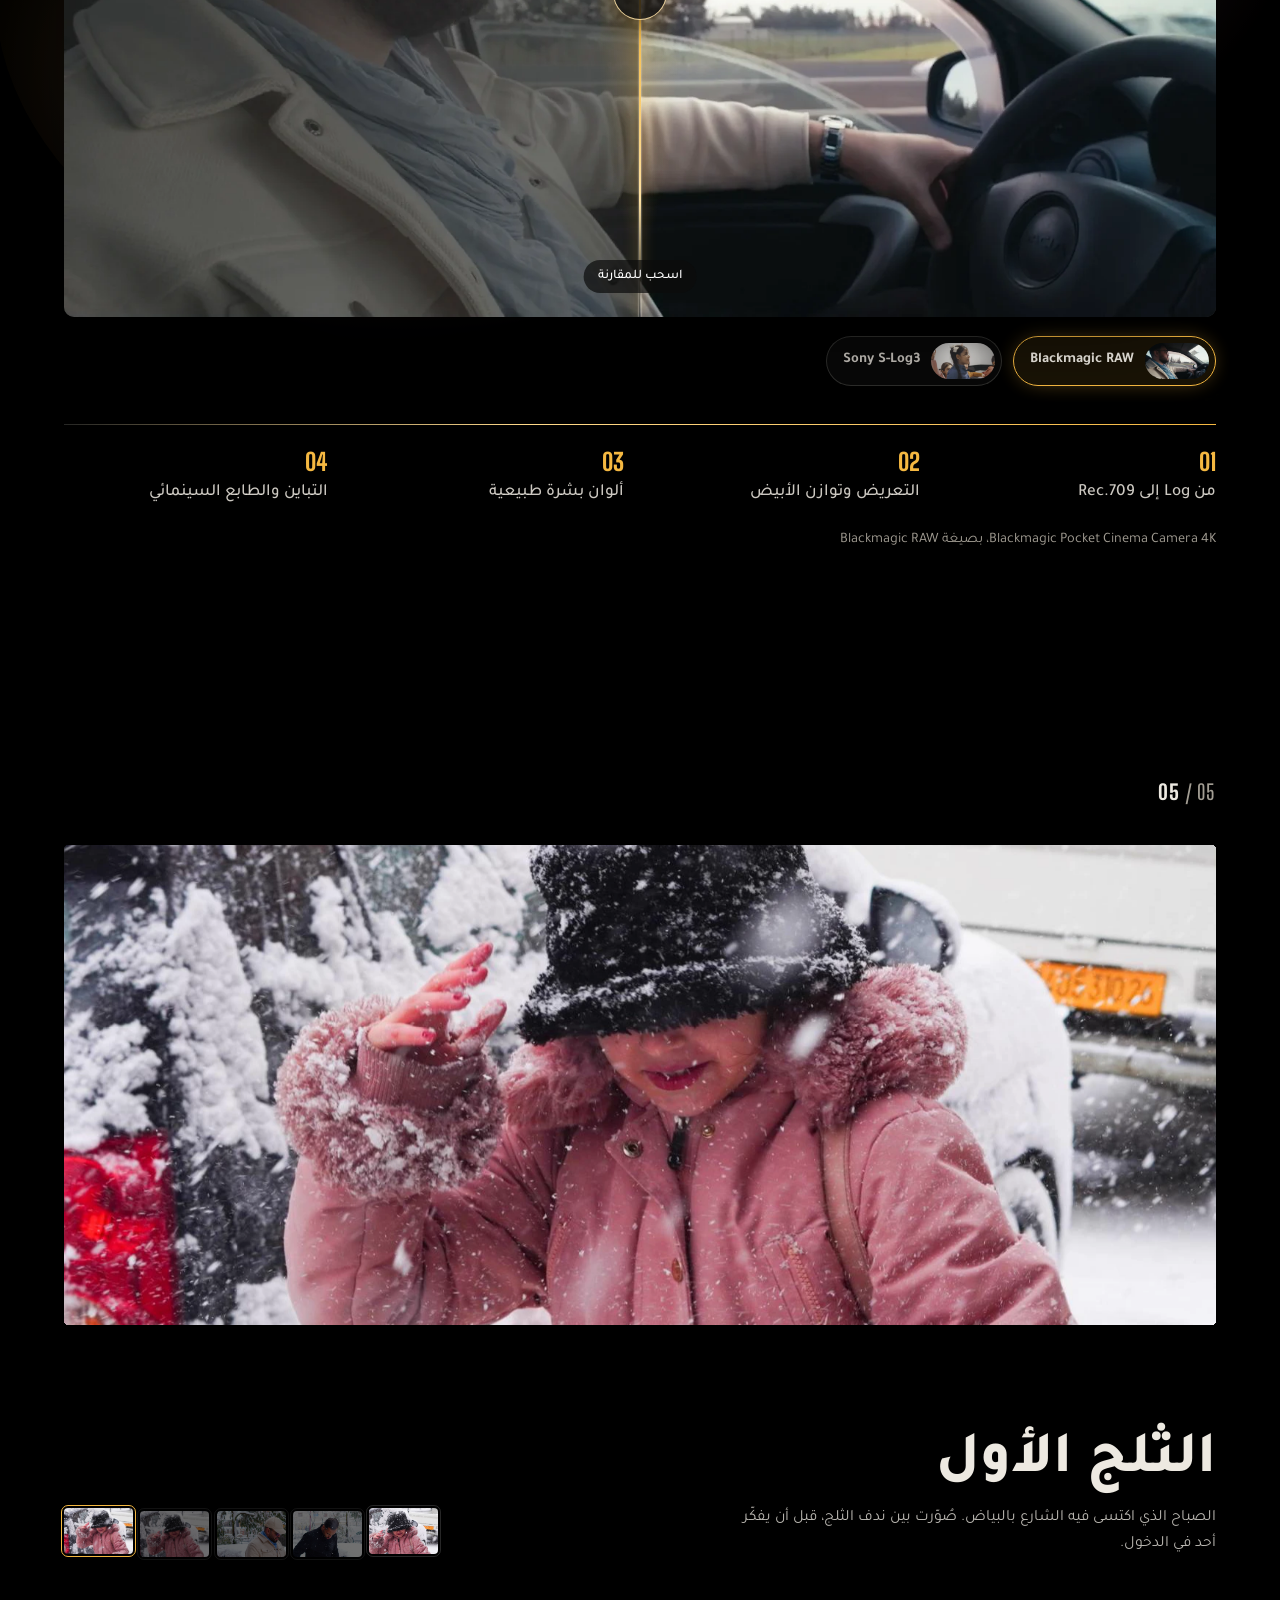
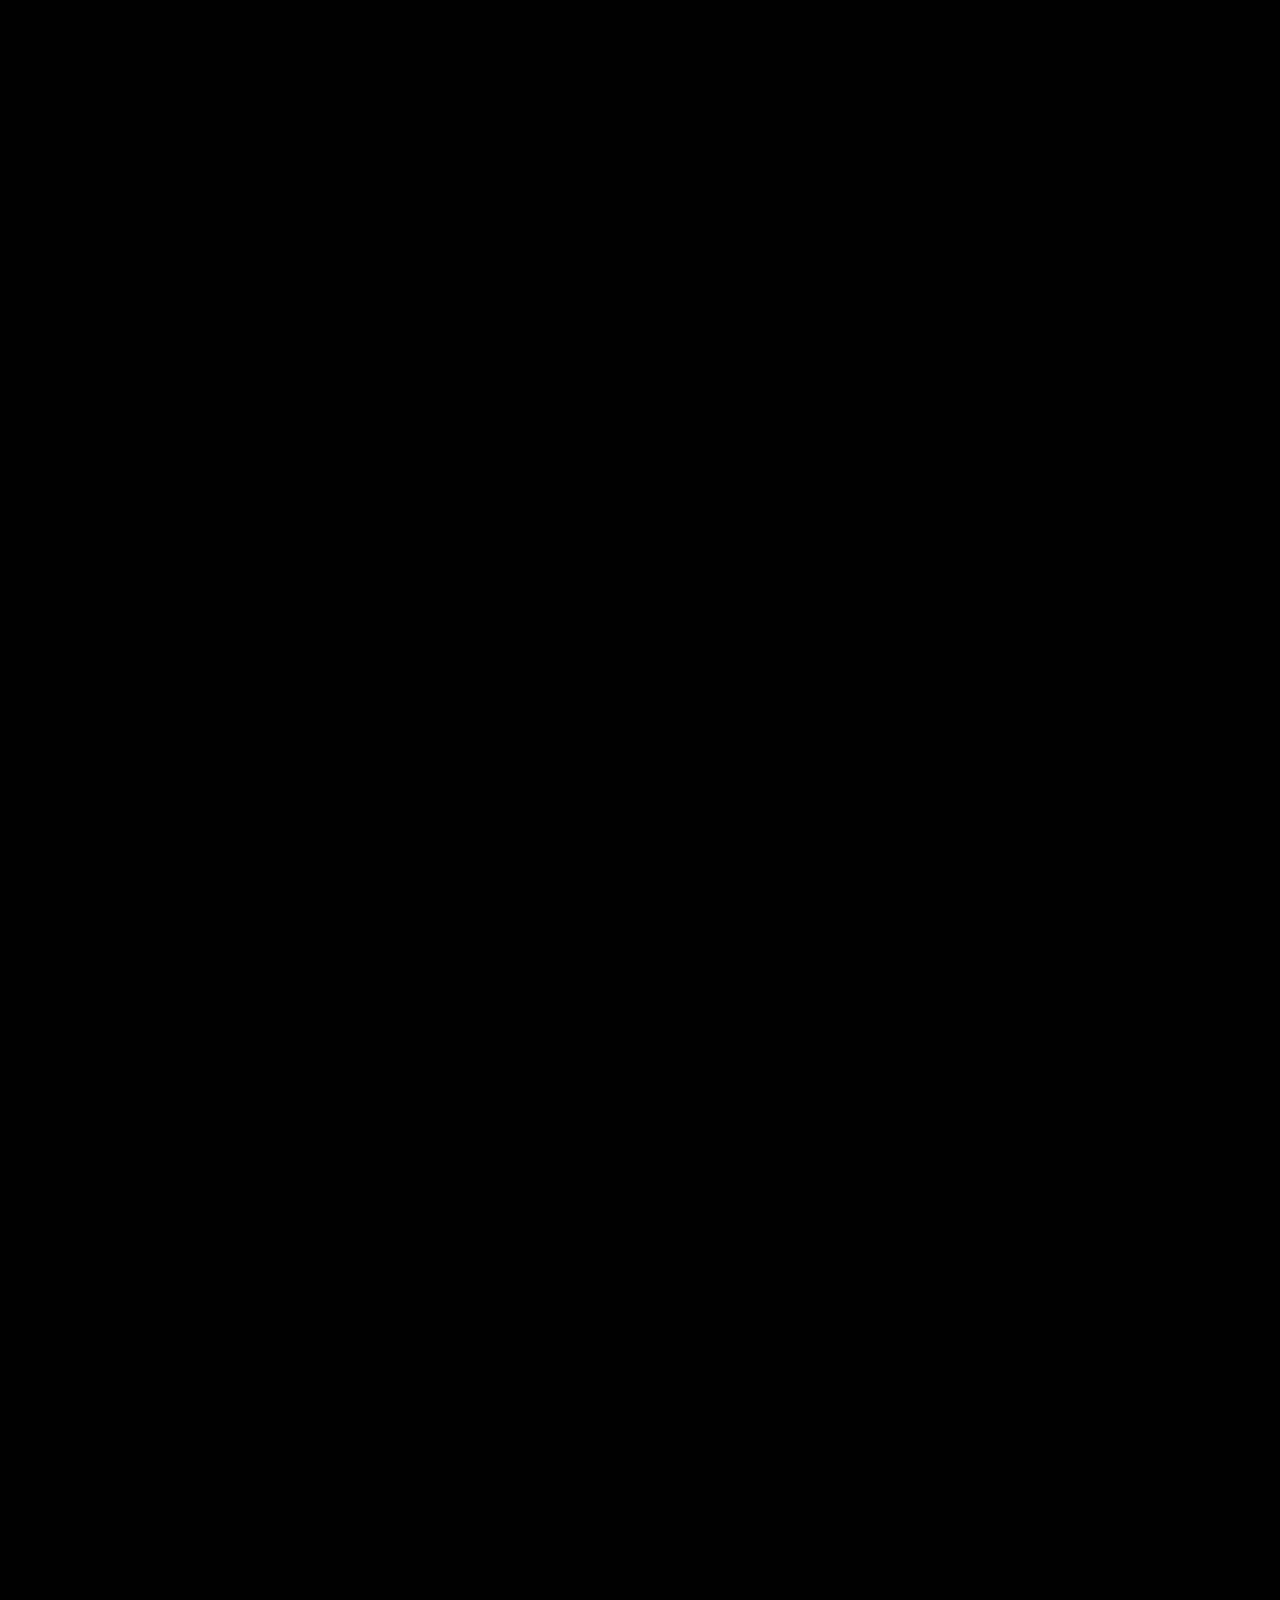
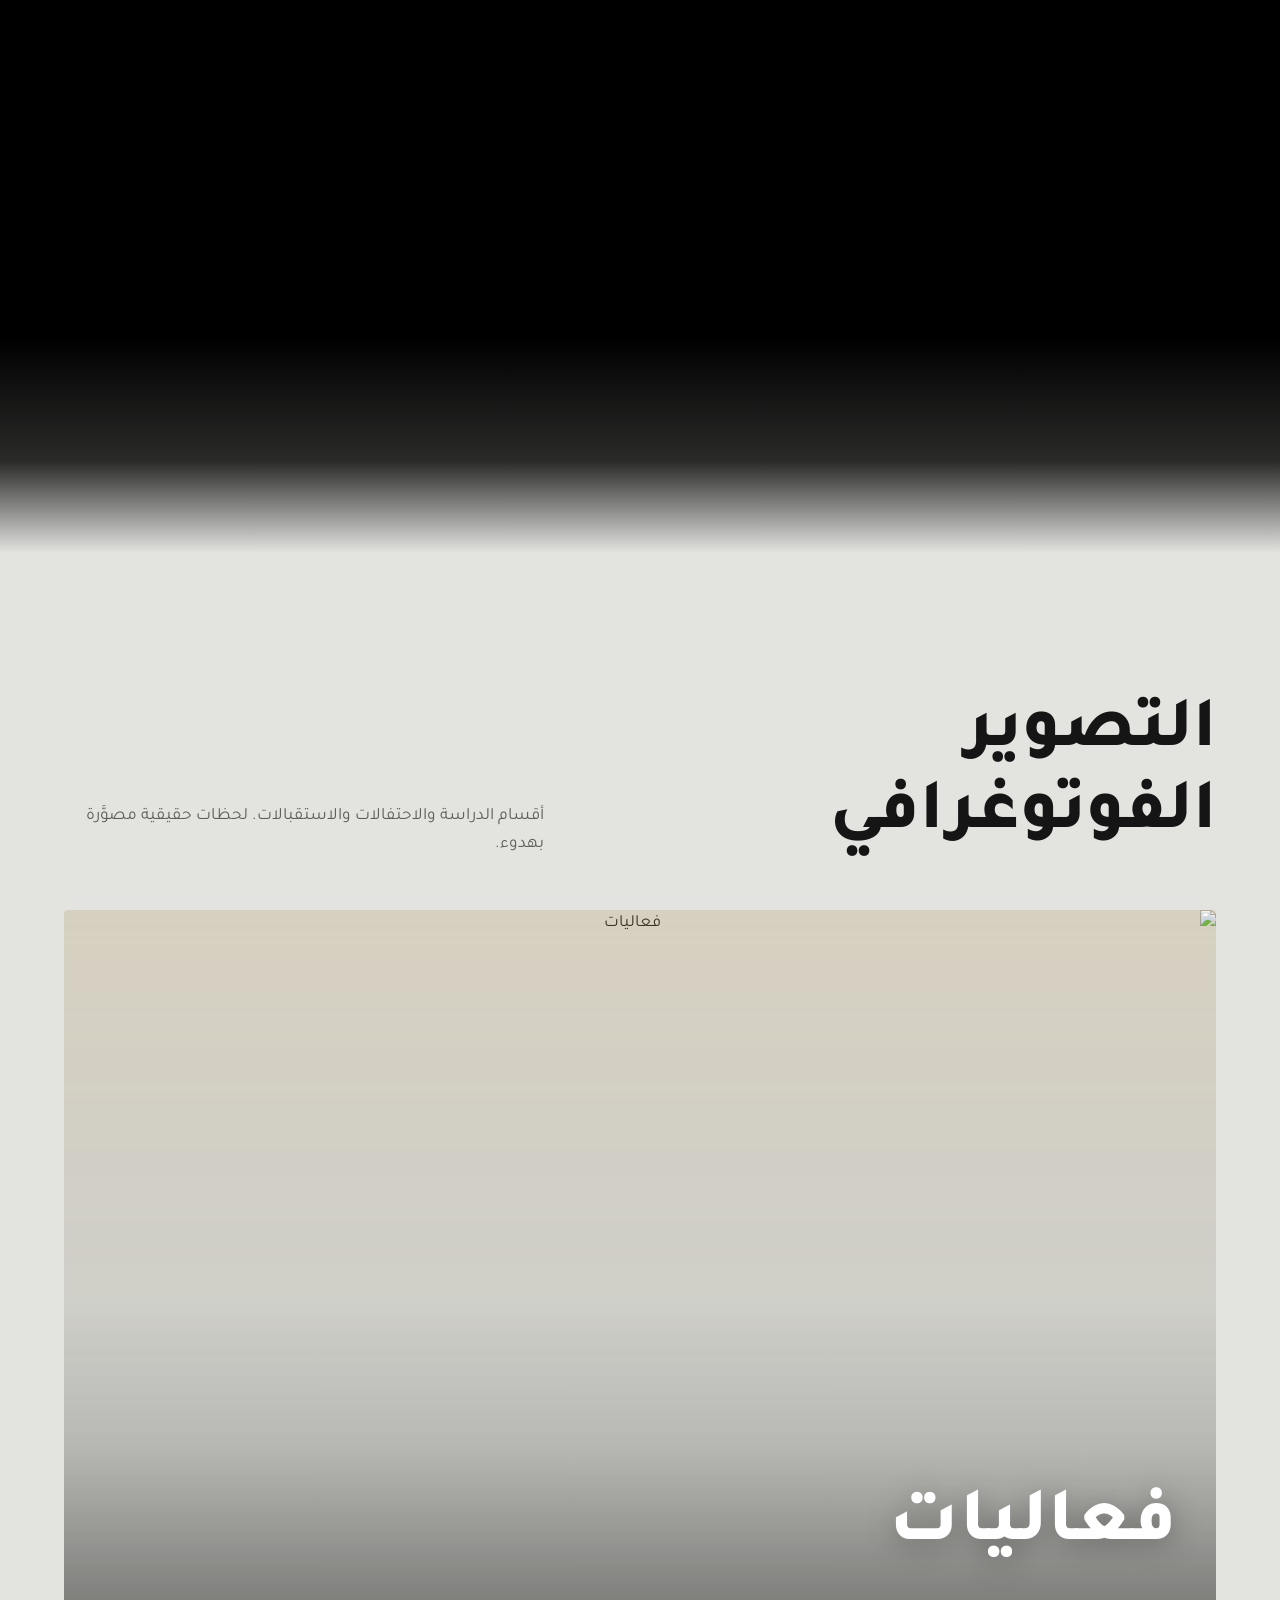
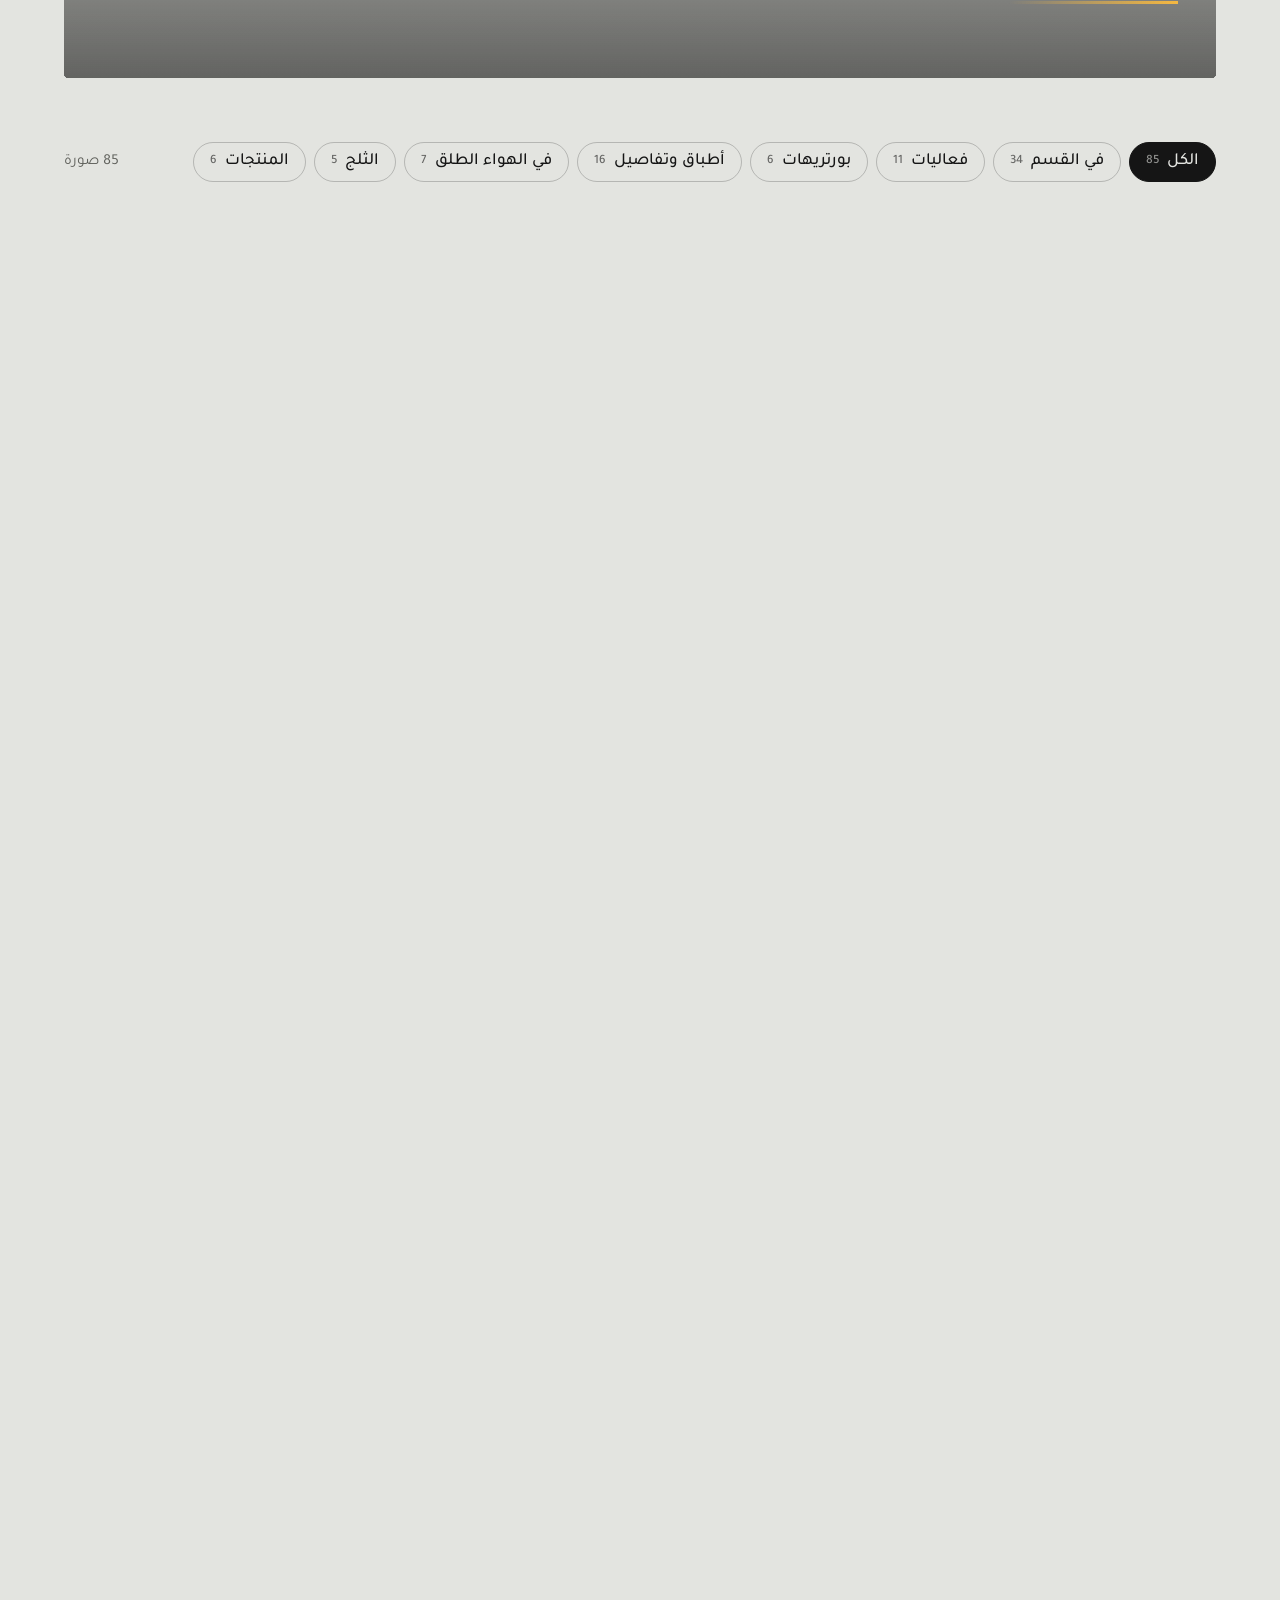
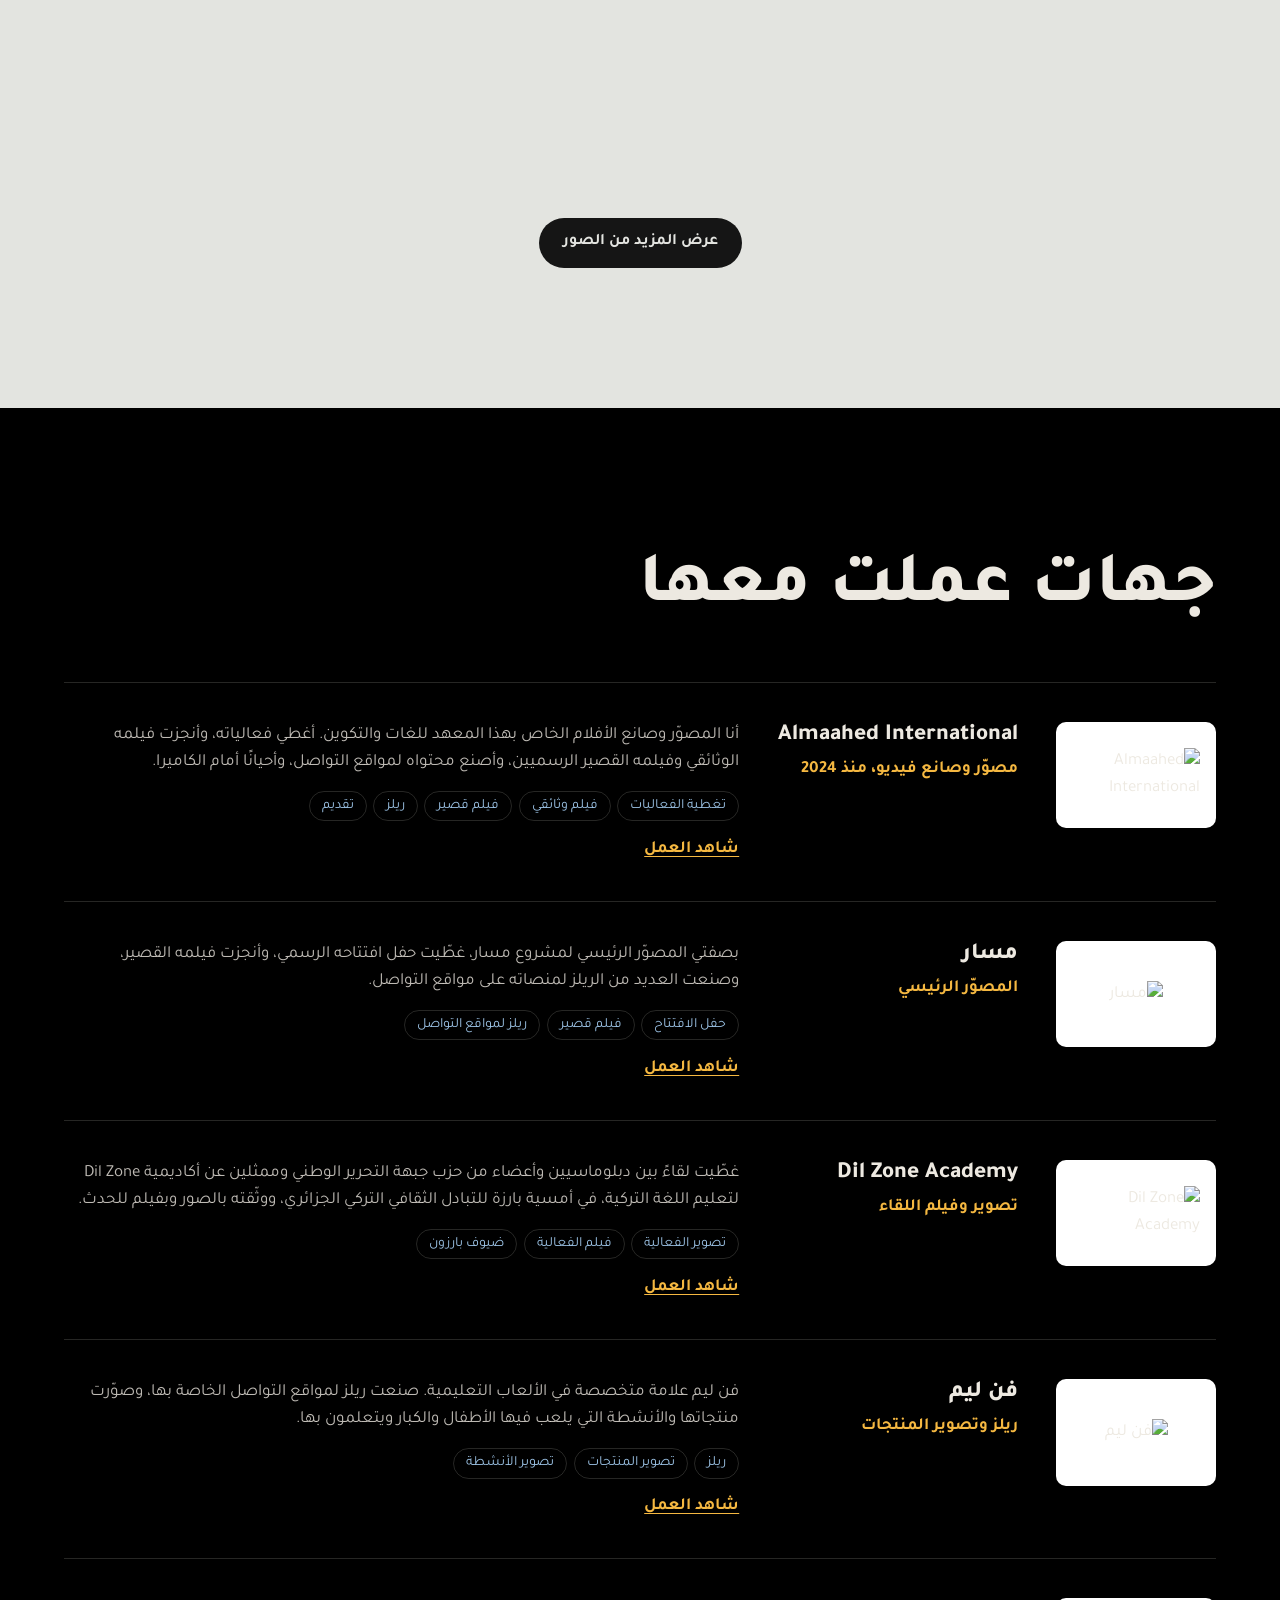
==== commit 4ee6fd77: "Welcome: a dip-to-black cut to the chosen section instead of a long glide; mini's bubbles stay longe" ====
--- a/ar/index.html
+++ b/ar/index.html
@@ -27,7 +27,7 @@
 <link rel="preconnect" href="https://fonts.googleapis.com">
 <link rel="preconnect" href="https://fonts.gstatic.com" crossorigin>
 <link href="https://fonts.googleapis.com/css2?family=Big+Shoulders+Display:wght@600;800&family=Tajawal:wght@300;400;500;700;800&display=swap" rel="stylesheet">
-<link rel="stylesheet" href="../assets/css/style.css?v=c01669b5">
+<link rel="stylesheet" href="../assets/css/style.css?v=fa493942">
 <script src="../assets/js/lang-detect.js?v=fd90d918"></script>
 </head>
 <body class="is-gated">
@@ -389,11 +389,11 @@
 <script src="../assets/js/i18n.js?v=676eead0"></script>
 <script src="../assets/js/photos-data.js?v=483e39c8"></script>
 <script src="../assets/js/videos-data.js?v=1fcb27cf"></script>
-<script src="../assets/js/data.js?v=2699ceb3"></script>
+<script src="../assets/js/data.js?v=ee70bd43"></script>
 <script src="../assets/js/smooth.js?v=4880941a"></script>
-<script src="../assets/js/app.js?v=a122e1fe"></script>
+<script src="../assets/js/app.js?v=cf7e3e27"></script>
 <script src="../assets/js/motion.js?v=be914971"></script>
 <script src="../assets/js/grade.js?v=c0742179"></script>
-<script src="../assets/js/buddy.js?v=86b51c42"></script>
+<script src="../assets/js/buddy.js?v=432a055c"></script>
 </body>
 </html>
--- a/assets/css/style.css
+++ b/assets/css/style.css
@@ -1547,3 +1547,7 @@
 /* no motion wanted: they simply sit on their rings */
 html:not(.motion) .orb { transform: translate(calc(var(--OA) * .8cqw), 0); }
 html:not(.motion) .orb:nth-child(even) { transform: translate(calc(var(--OA) * -.8cqw), 0); }
+
+/* the cut from the welcome to a chosen section: a short dip to black */
+.cut { position: fixed; inset: 0; z-index: 80; background: #050505; opacity: 0; pointer-events: none; transition: opacity .45s ease; }
+.cut.is-on { opacity: 1; transition-duration: .26s; }
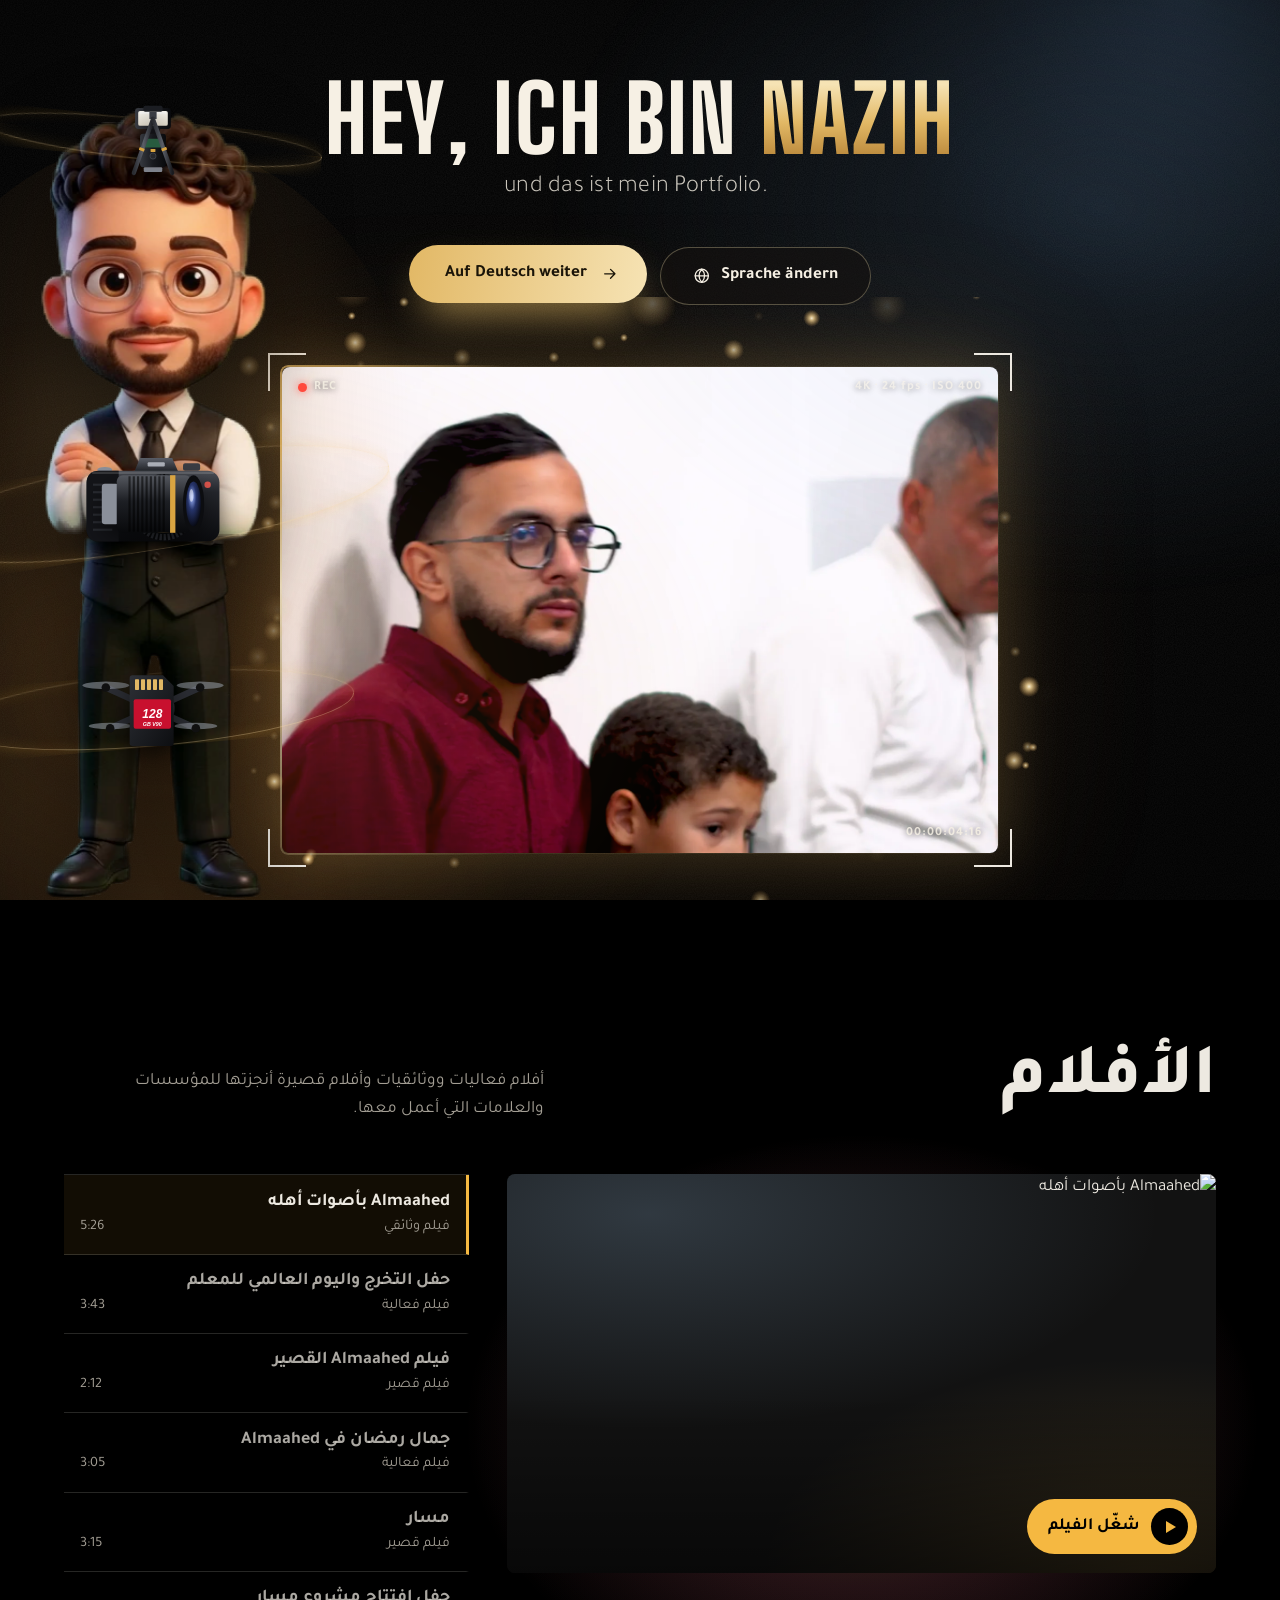
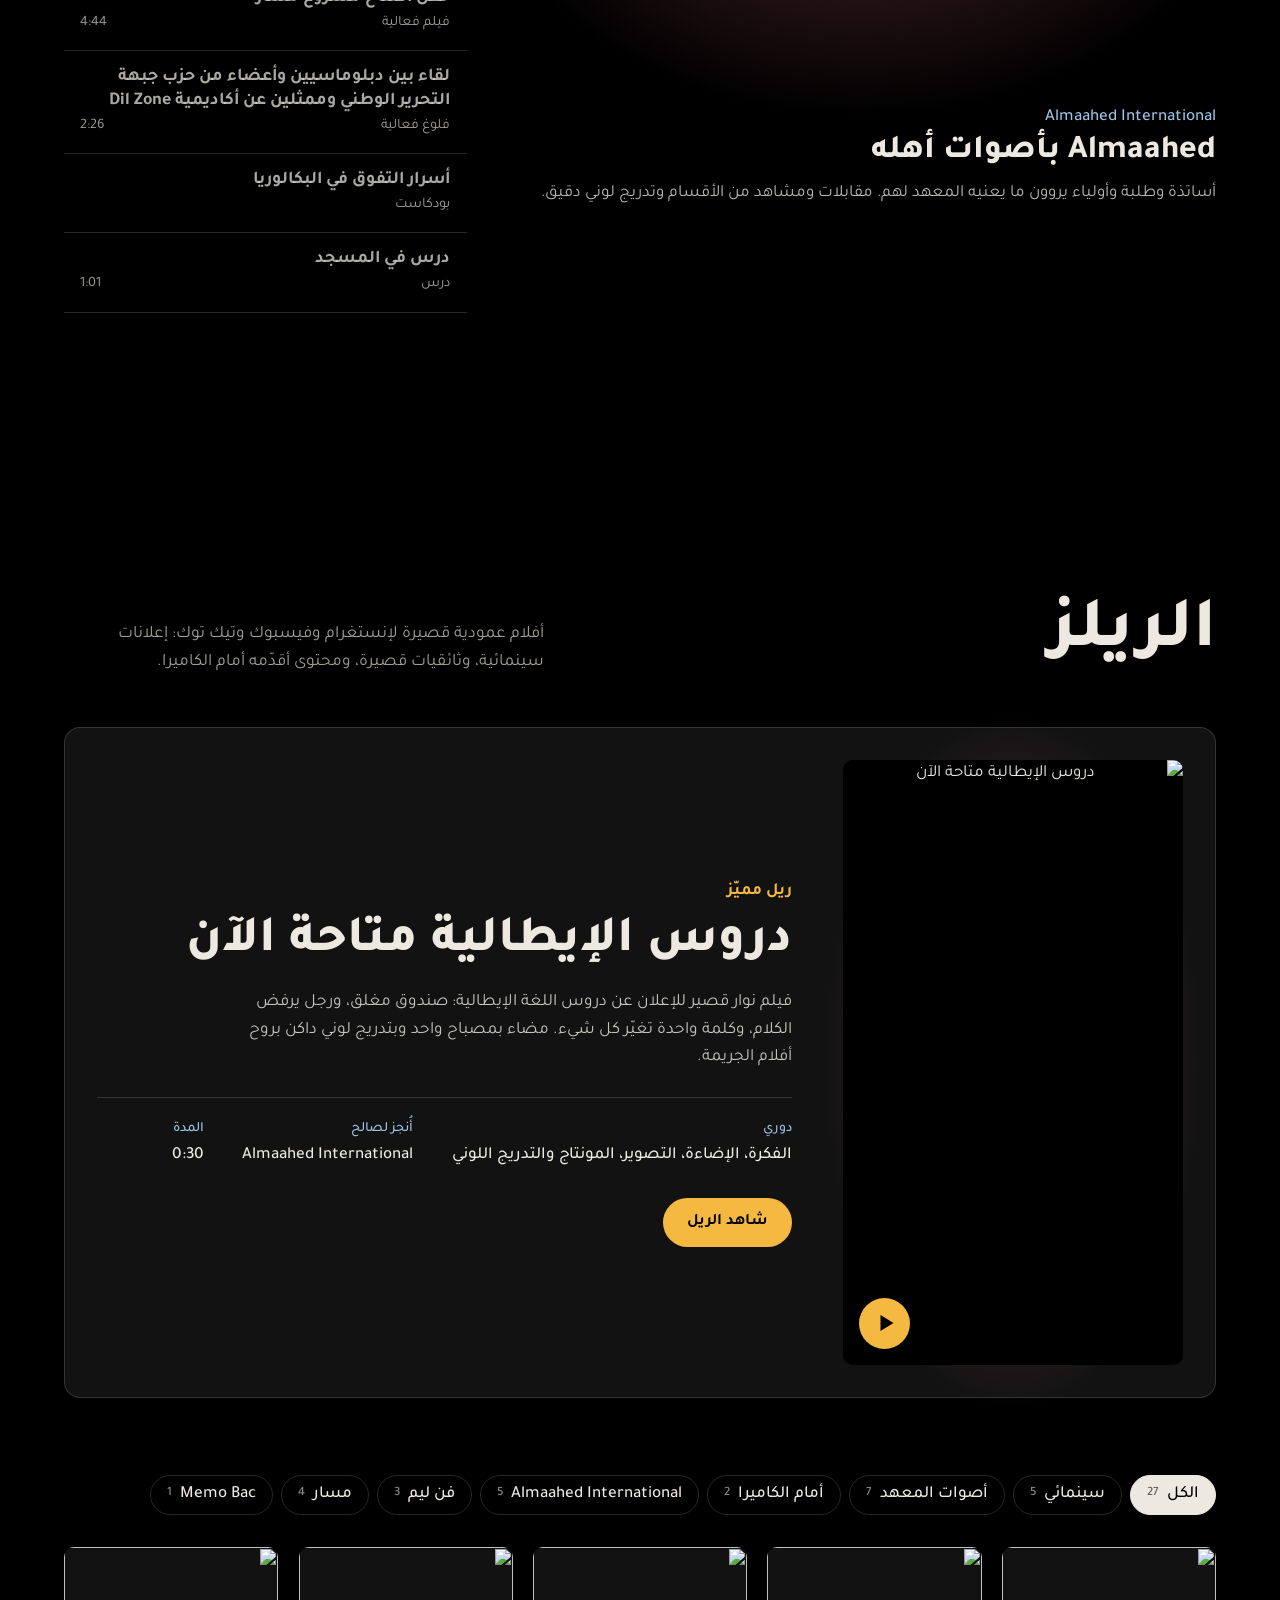
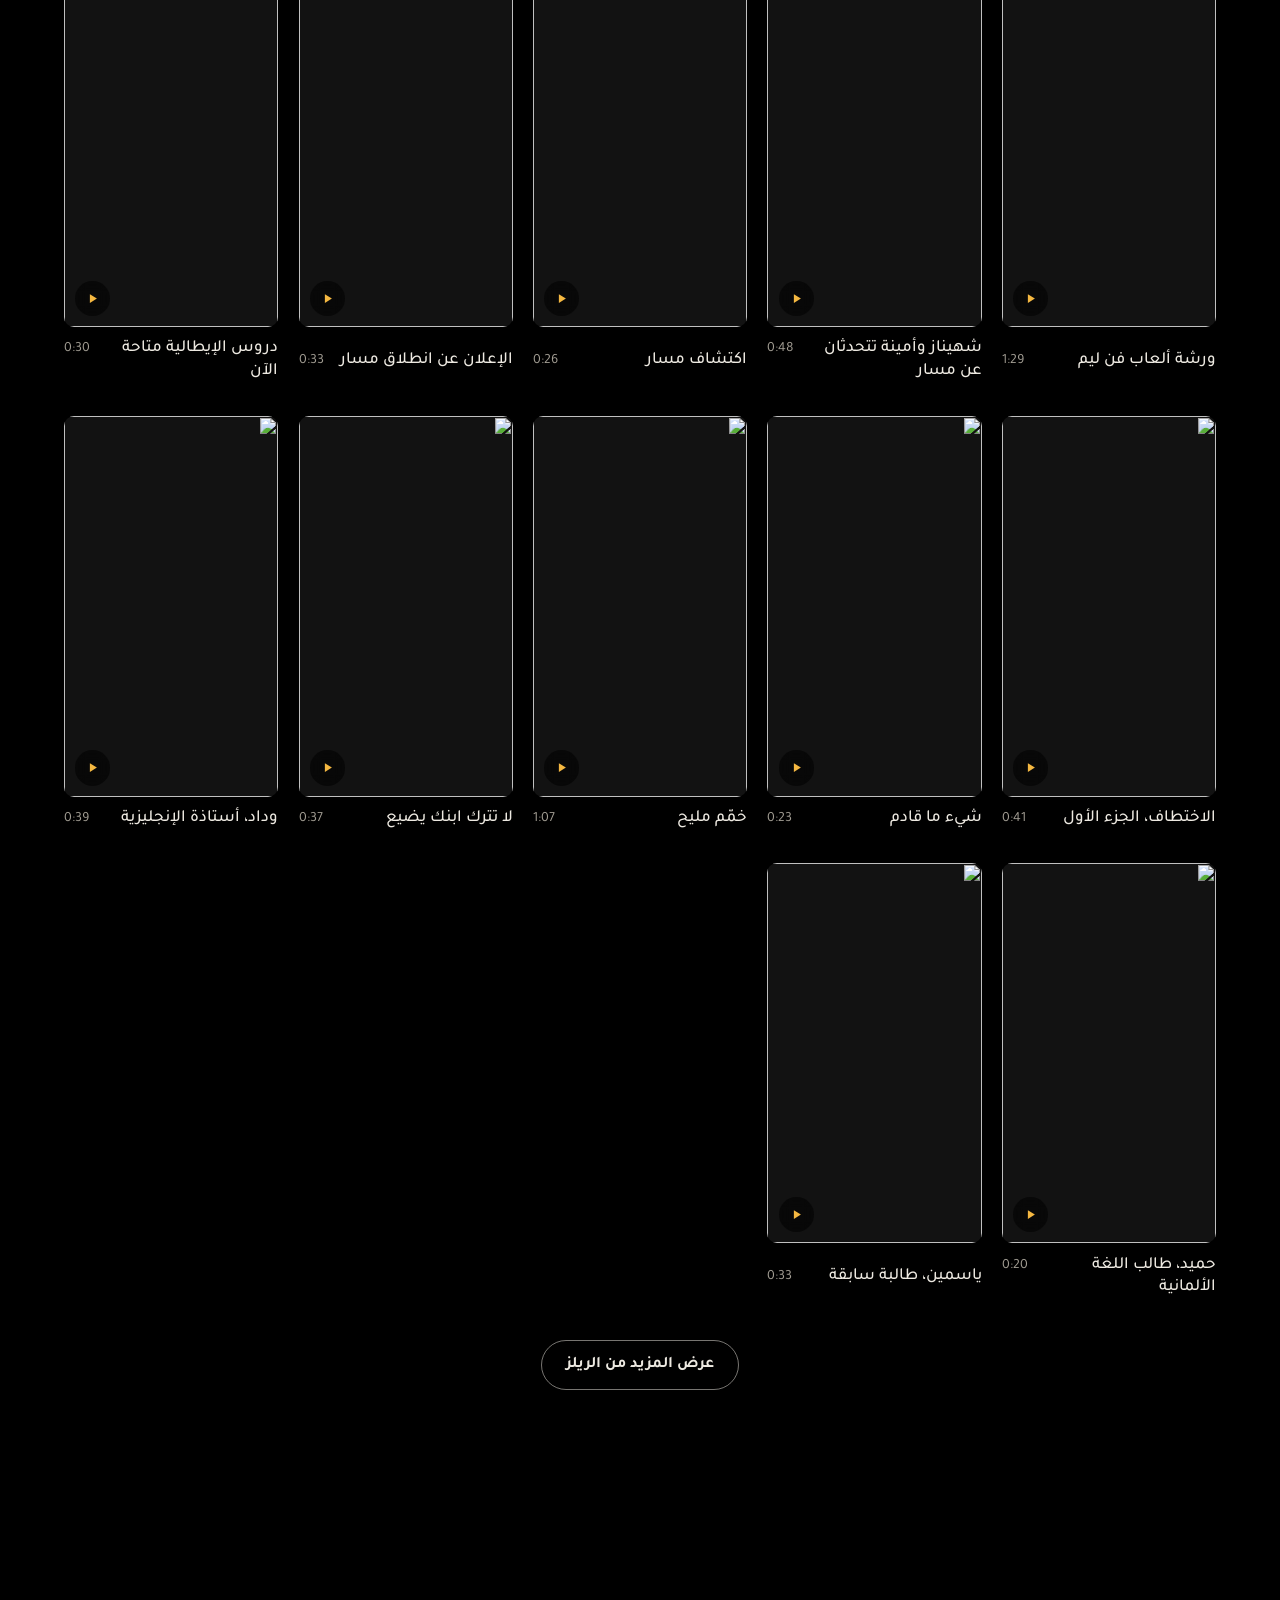
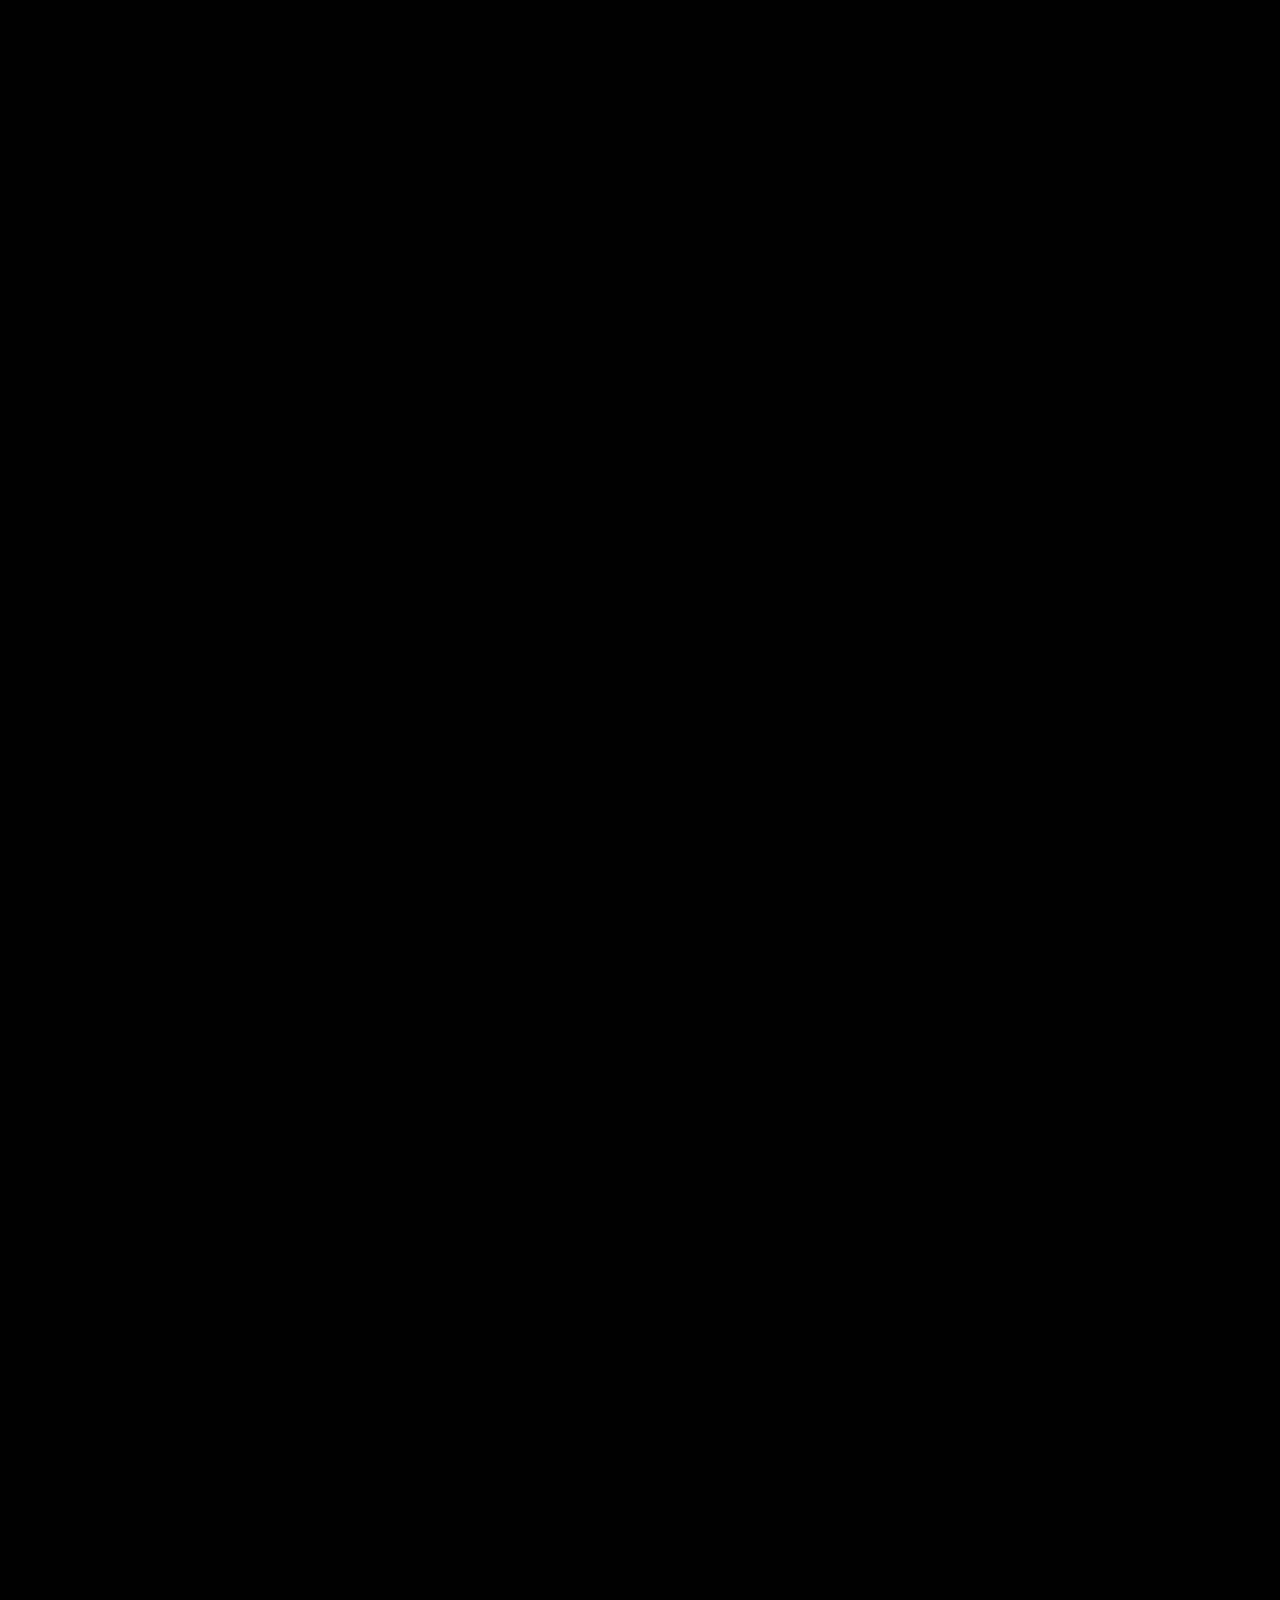
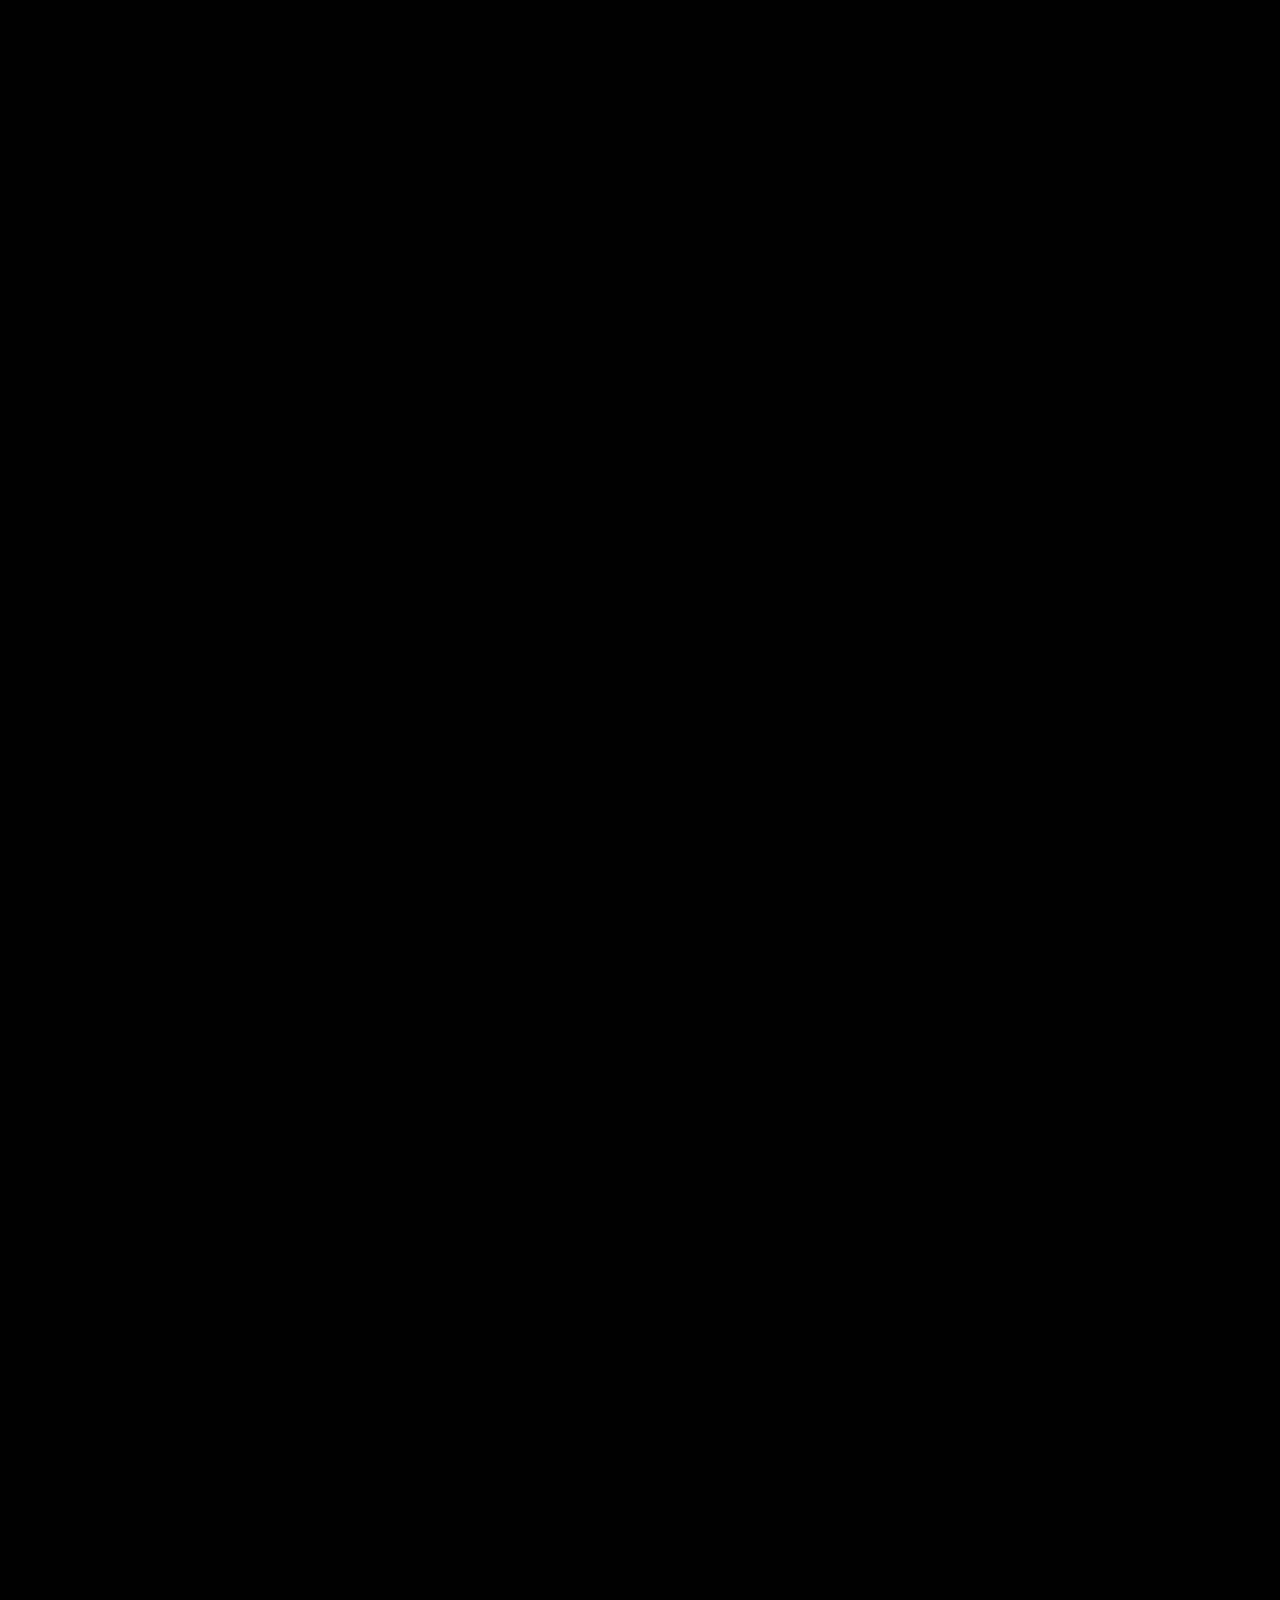
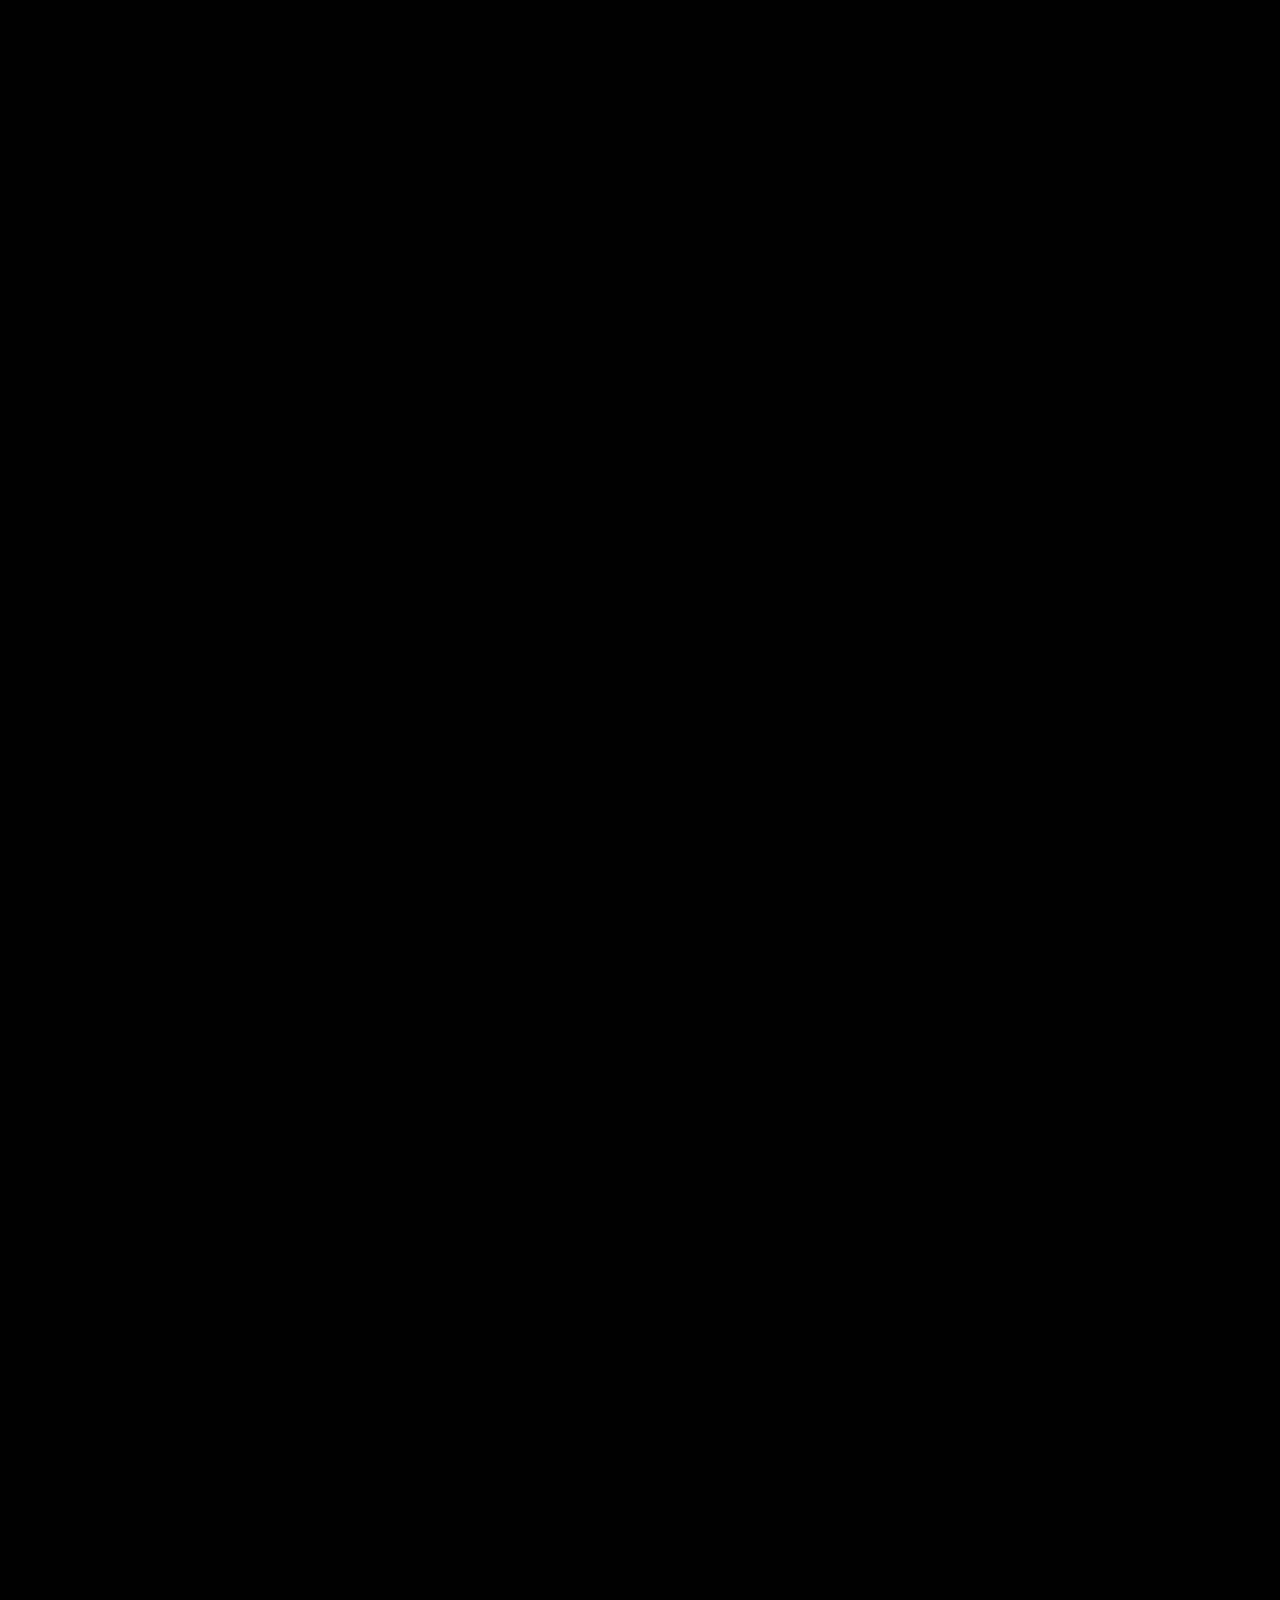
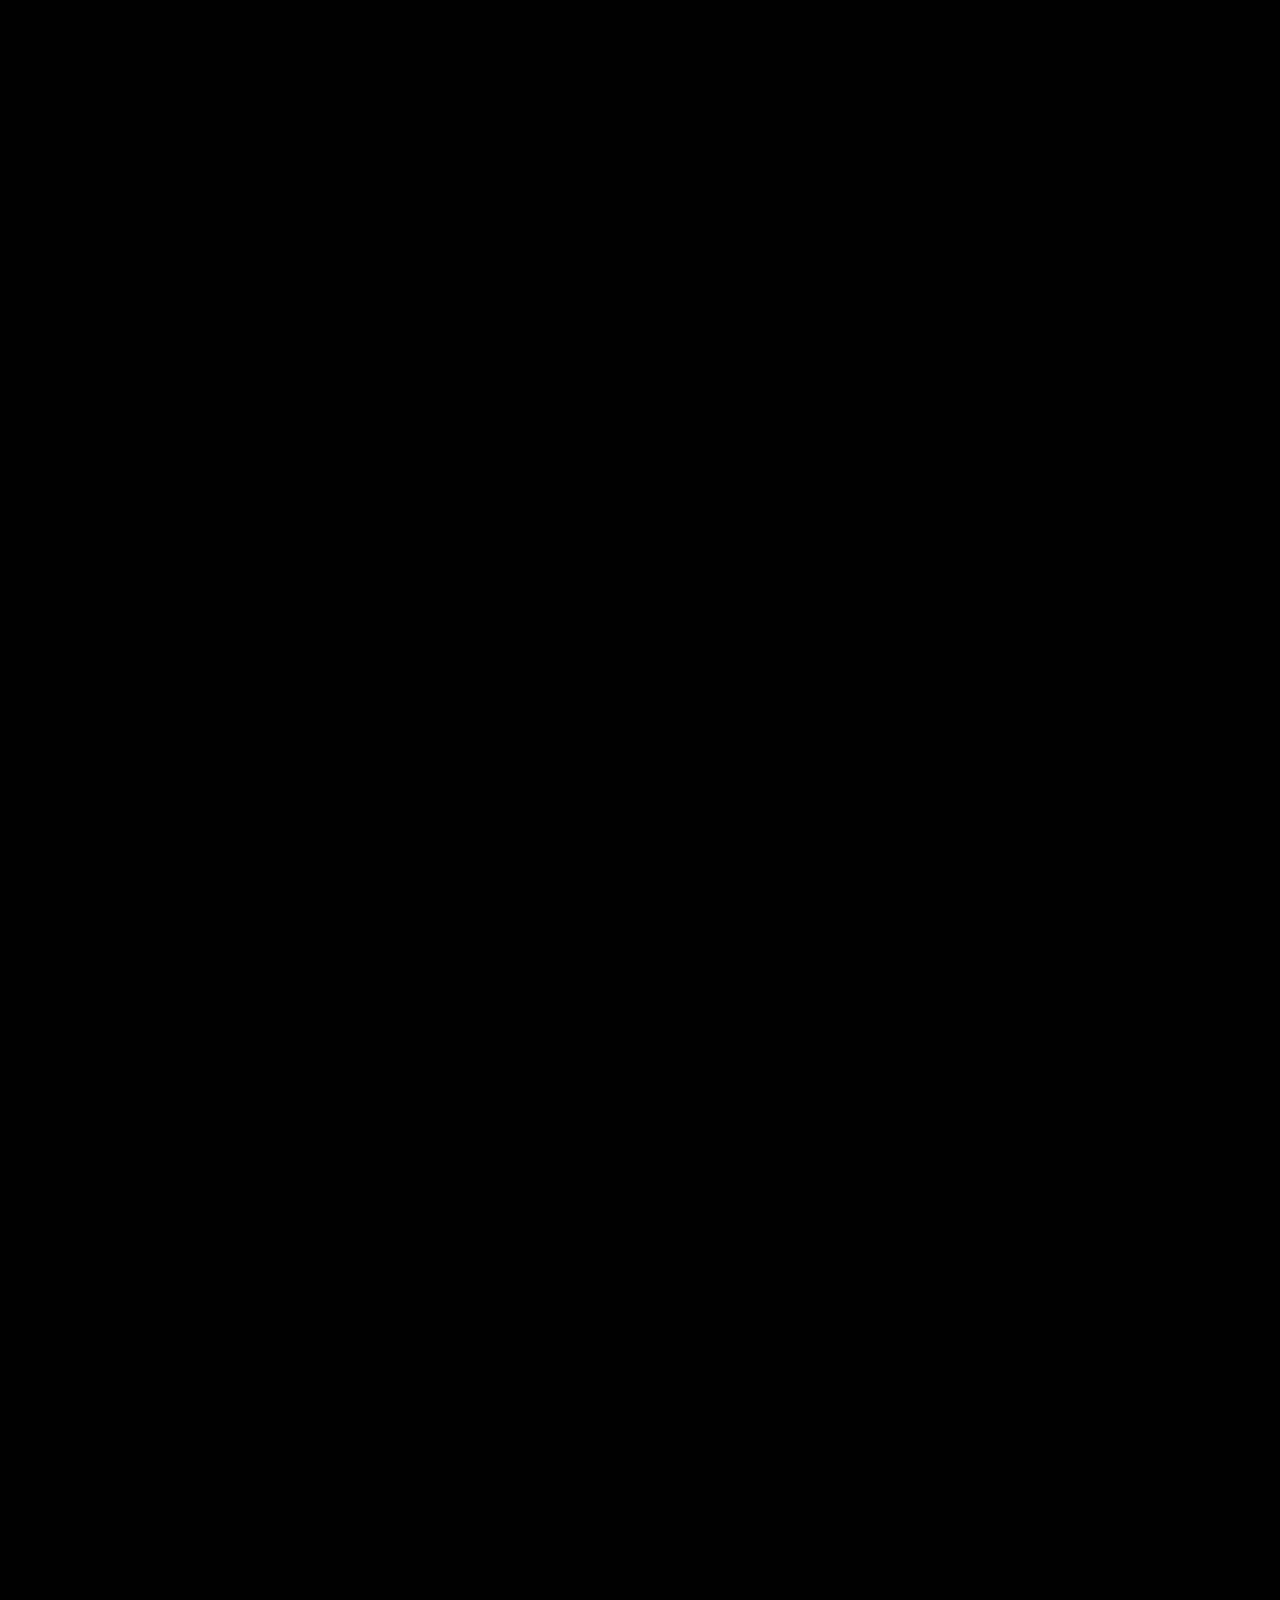
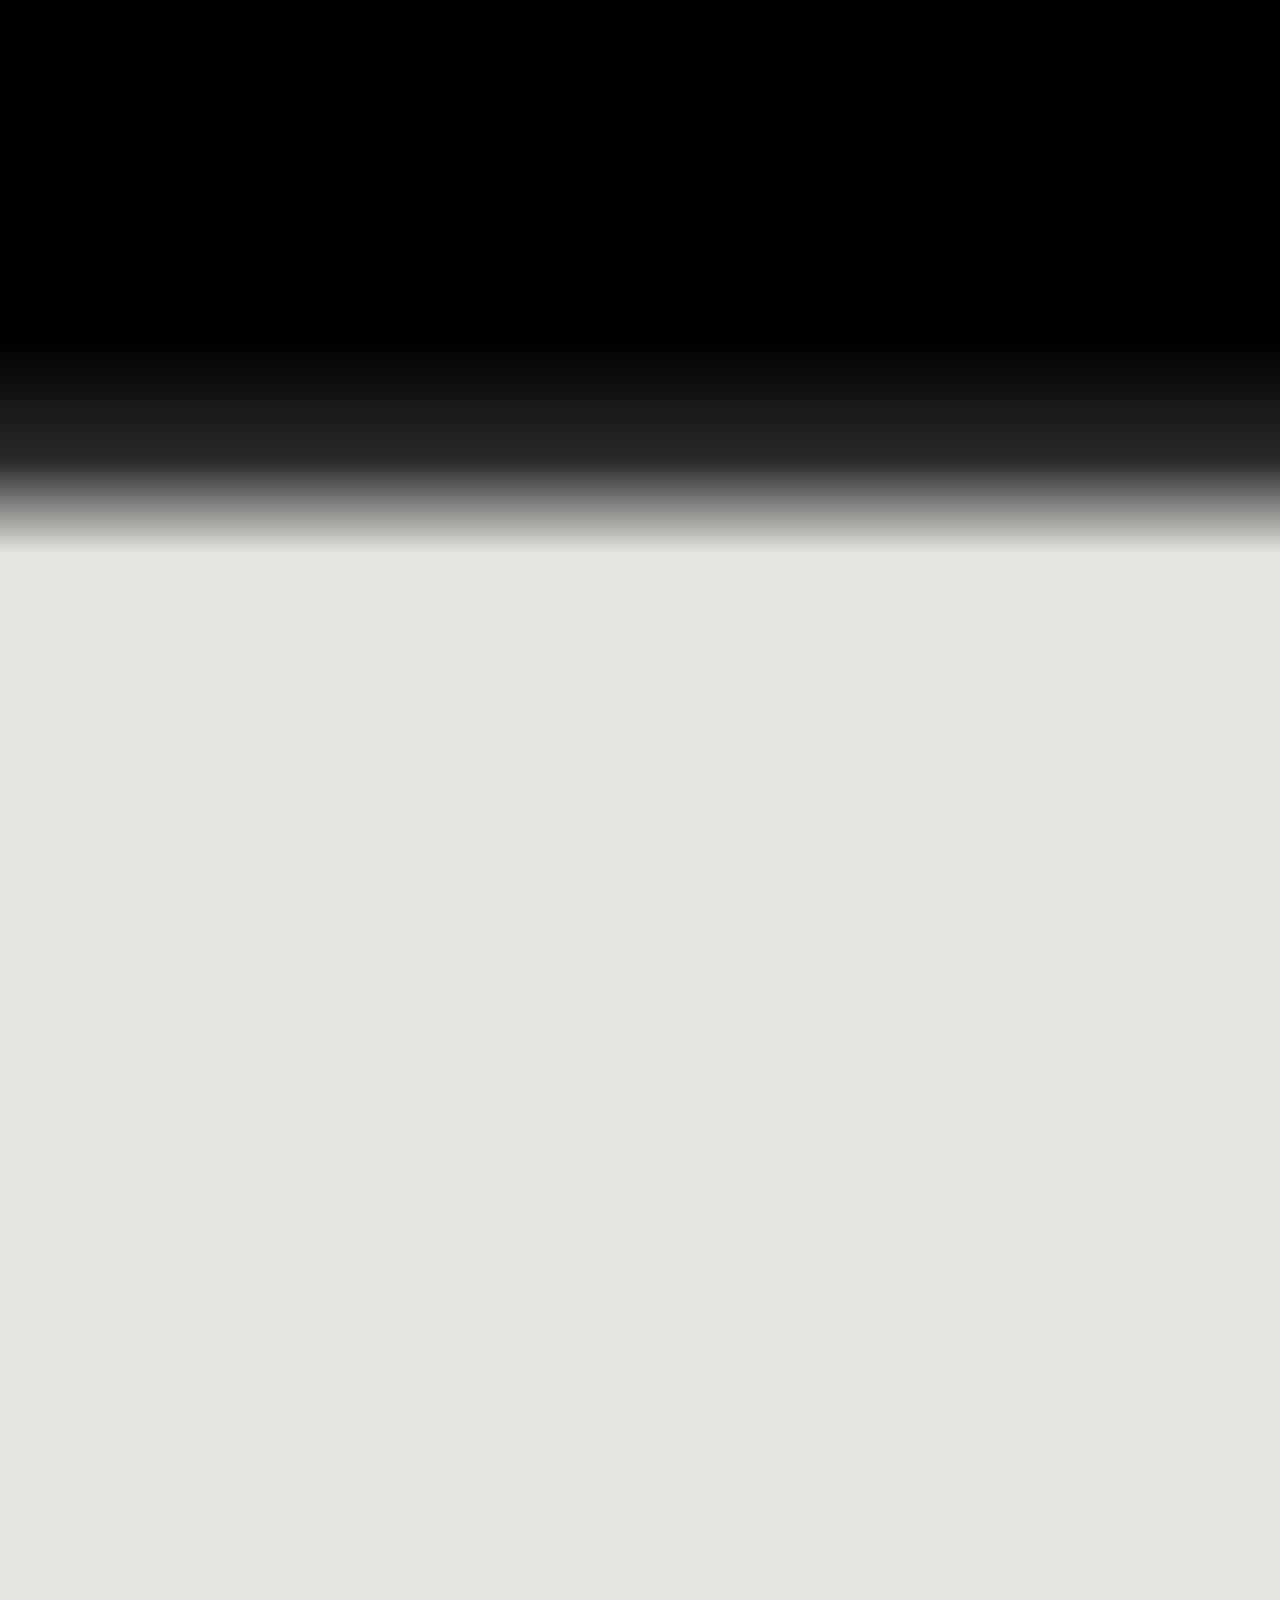
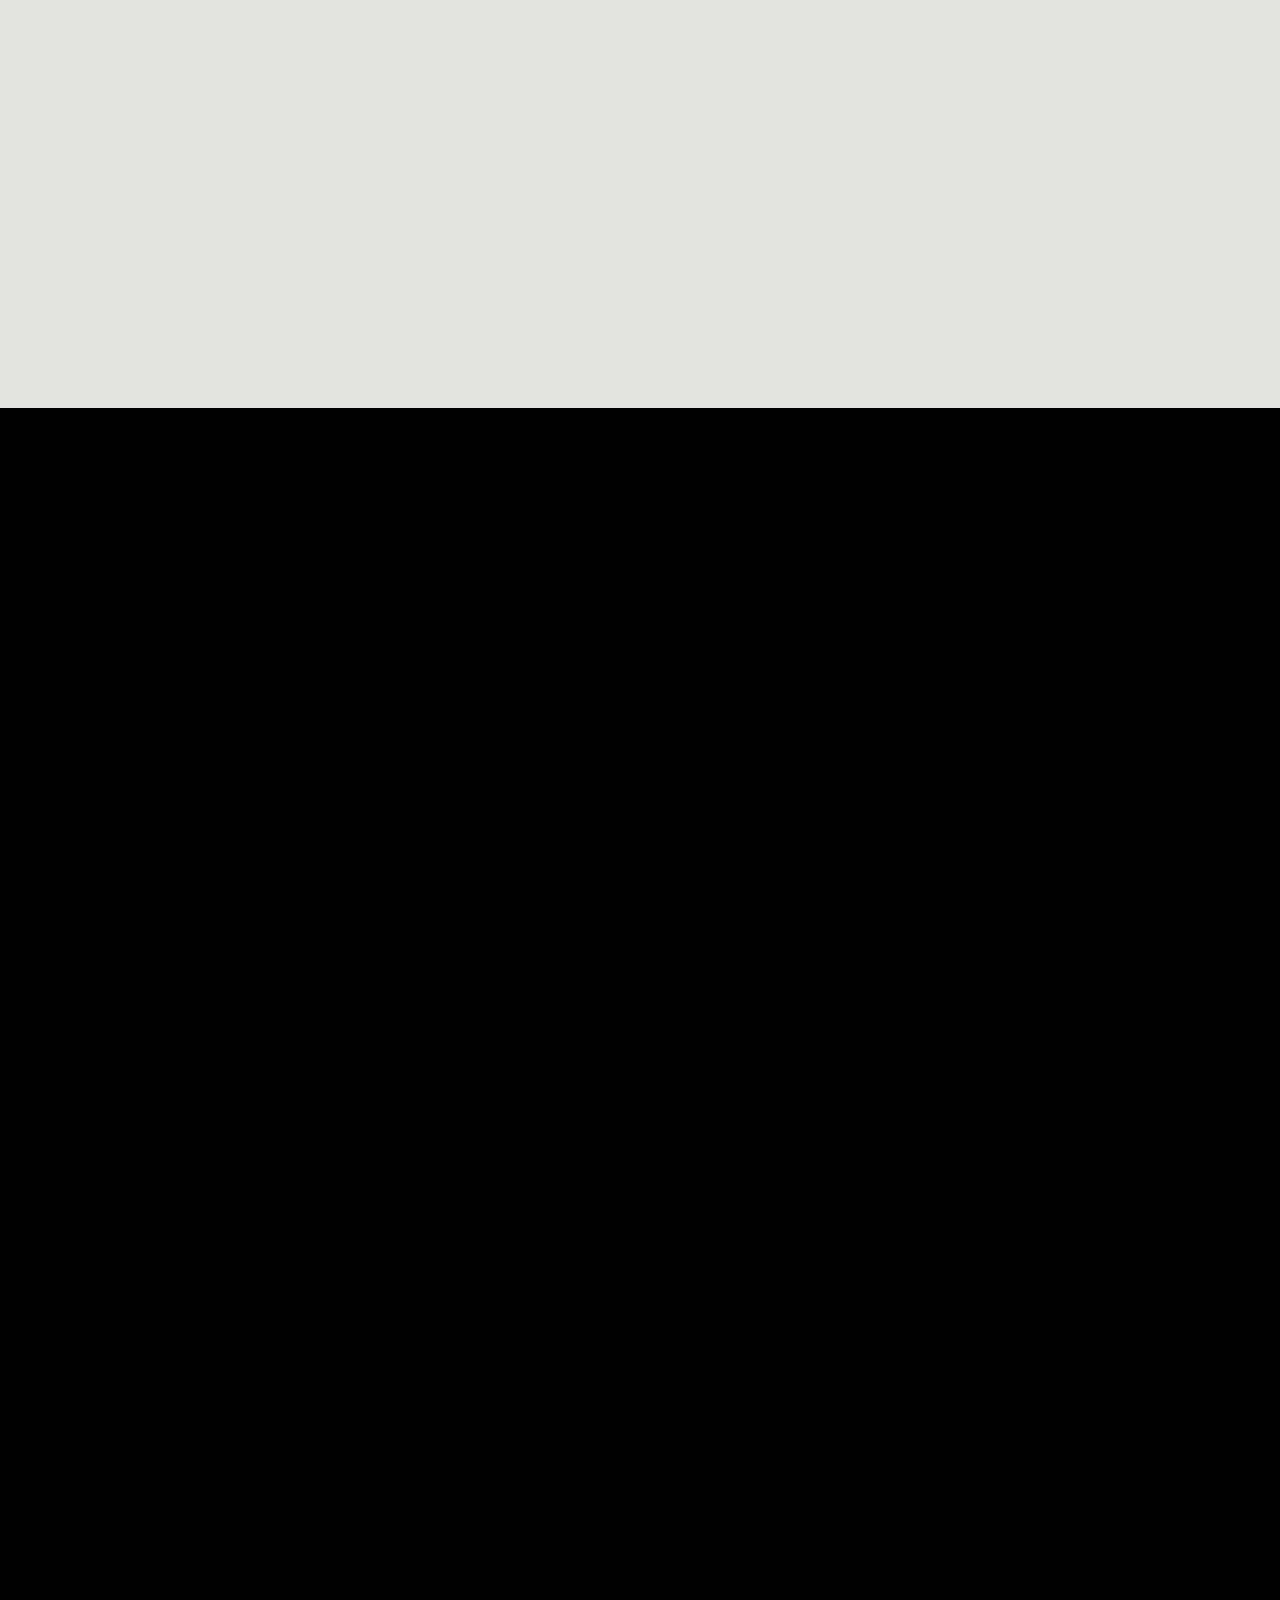
==== commit 151cc2f5: "Smoother entrance and Films: far sections skip layout until near, no :has() page-wide restyles, welc" ====
--- a/ar/index.html
+++ b/ar/index.html
@@ -27,7 +27,7 @@
 <link rel="preconnect" href="https://fonts.googleapis.com">
 <link rel="preconnect" href="https://fonts.gstatic.com" crossorigin>
 <link href="https://fonts.googleapis.com/css2?family=Big+Shoulders+Display:wght@600;800&family=Tajawal:wght@300;400;500;700;800&display=swap" rel="stylesheet">
-<link rel="stylesheet" href="../assets/css/style.css?v=fa493942">
+<link rel="stylesheet" href="../assets/css/style.css?v=7a4b6519">
 <script src="../assets/js/lang-detect.js?v=fd90d918"></script>
 </head>
 <body class="is-gated">
@@ -391,8 +391,8 @@
 <script src="../assets/js/videos-data.js?v=1fcb27cf"></script>
 <script src="../assets/js/data.js?v=ee70bd43"></script>
 <script src="../assets/js/smooth.js?v=4880941a"></script>
-<script src="../assets/js/app.js?v=cf7e3e27"></script>
-<script src="../assets/js/motion.js?v=be914971"></script>
+<script src="../assets/js/app.js?v=121f3d65"></script>
+<script src="../assets/js/motion.js?v=d0b71674"></script>
 <script src="../assets/js/grade.js?v=c0742179"></script>
 <script src="../assets/js/buddy.js?v=432a055c"></script>
 </body>
--- a/assets/css/style.css
+++ b/assets/css/style.css
@@ -1325,7 +1325,8 @@
 
 /* the page stays still while the welcome is up. The lock must sit on <html>: with html { overflow-x: clip }
    the browser no longer takes body's overflow for the window, so body.is-gated alone stopped locking scrolling */
-html:has(> body.is-gated), html:has(> body.is-entering) { overflow: hidden; }
+/* (set by app.js; a :has() rule here made every change on the page re-style the whole document) */
+html.is-locked { overflow: hidden; }
 
 /* ---------- Mini Nazih: bigger on computers, turns in 3D, waves, nods while he talks ---------- */
 @media (min-width: 761px) { .buddy { width: 112px; height: 203px; margin-top: -101px; } .buddy__say { font-size: .95rem; max-width: 240px; } }
@@ -1493,7 +1494,7 @@
 body.hero-off .hero__beam, body.hero-off .hero__flash, body.hero-off .hero__ring { display: none; }
 
 /* while a film, reel or photo is open, the page behind it stays put (no scrolling away under the video) */
-html:has(dialog[open]) { overflow: hidden; }
+html.is-pinned { overflow: hidden; }
 dialog.player, dialog.lightbox { overscroll-behavior: contain; touch-action: none; }
 dialog.player video, dialog.player iframe { touch-action: auto; }
 
@@ -1551,3 +1552,16 @@
 /* the cut from the welcome to a chosen section: a short dip to black */
 .cut { position: fixed; inset: 0; z-index: 80; background: #050505; opacity: 0; pointer-events: none; transition: opacity .45s ease; }
 .cut.is-on { opacity: 1; transition-duration: .26s; }
+
+/* lighter page: sections far from the screen are not laid out or painted until the visitor gets near them
+   (the whole page used to be laid out several times while the welcome played, which made the entrance stutter) */
+main > section:not(.hero):not(.films) { content-visibility: auto; contain-intrinsic-size: auto 1400px; }
+main > section.snow { contain-intrinsic-size: auto 340vh; }
+@media (max-width: 760px) { main > section.reels { contain-intrinsic-size: auto 3600px; } main > section.photos { contain-intrinsic-size: auto 3200px; } }
+
+/* the soft halos behind the film screen, the featured reel, the grading box and the form: soft radial light instead of
+   a 42 px blur filter (a moving blurred layer is recomputed by the graphics chip on every frame, which made Films stutter) */
+.glow::before, .glow::after { filter: none; inset: -8% -6%; border-radius: 50%; }
+.glow::before { background: radial-gradient(closest-side, rgba(245, 184, 65, .62), rgba(240, 110, 100, .3) 55%, transparent); }
+.glow::after { background: radial-gradient(closest-side, rgba(79, 160, 232, .58), rgba(150, 105, 240, .28) 55%, transparent); }
+@media (max-width: 760px) { .glow::before, .glow::after { filter: none; } }
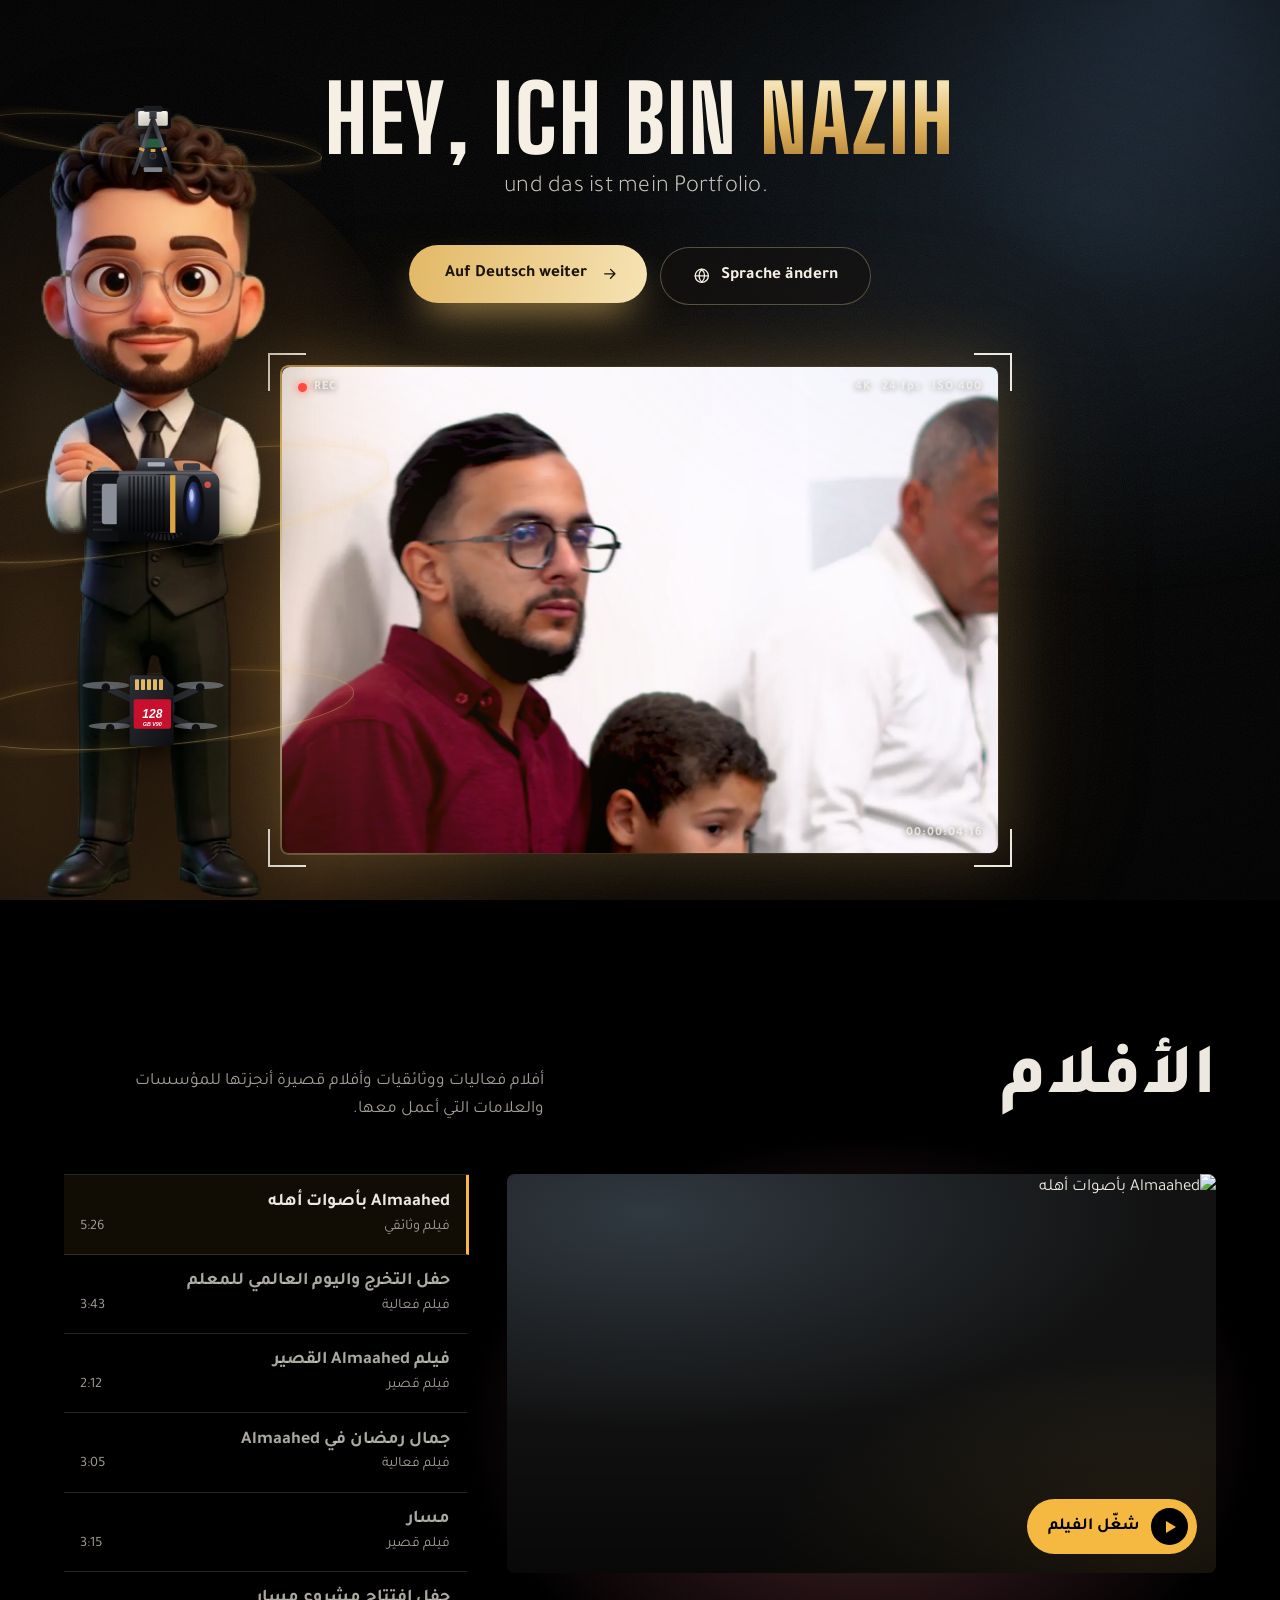
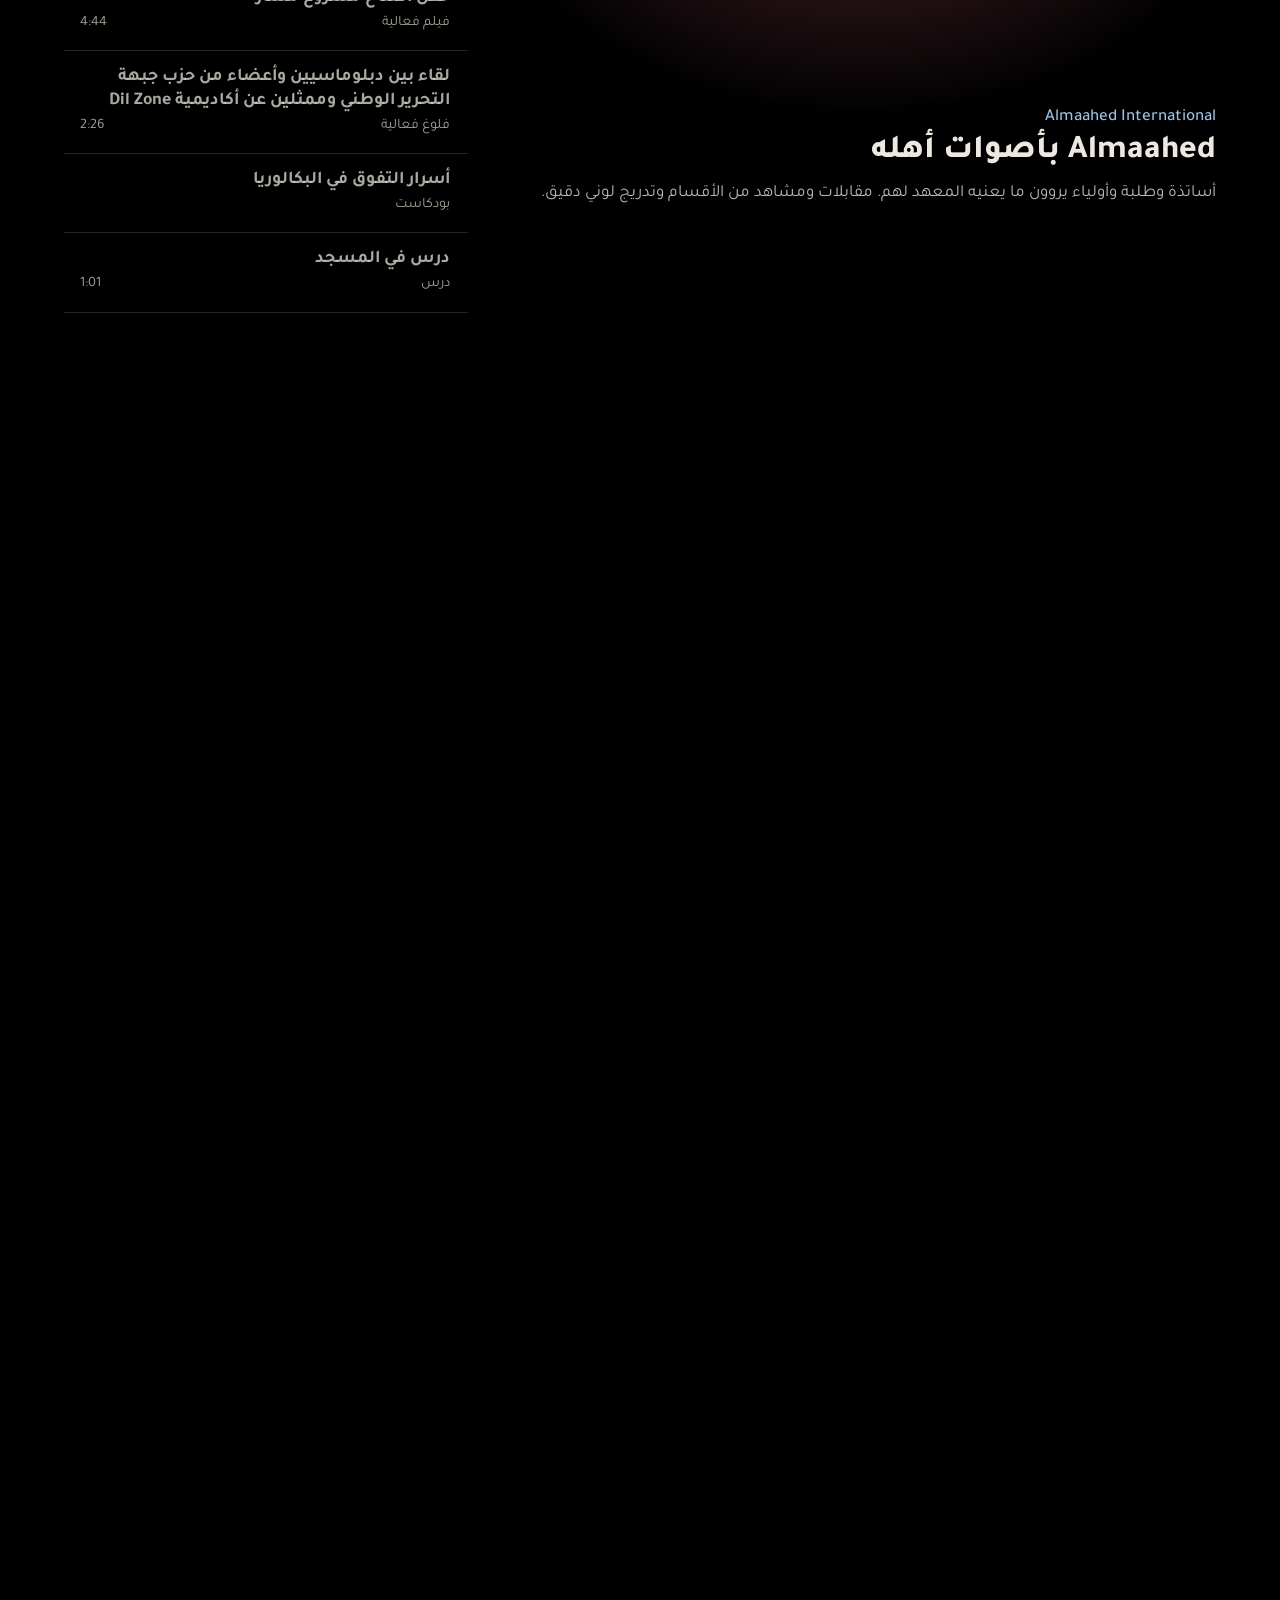
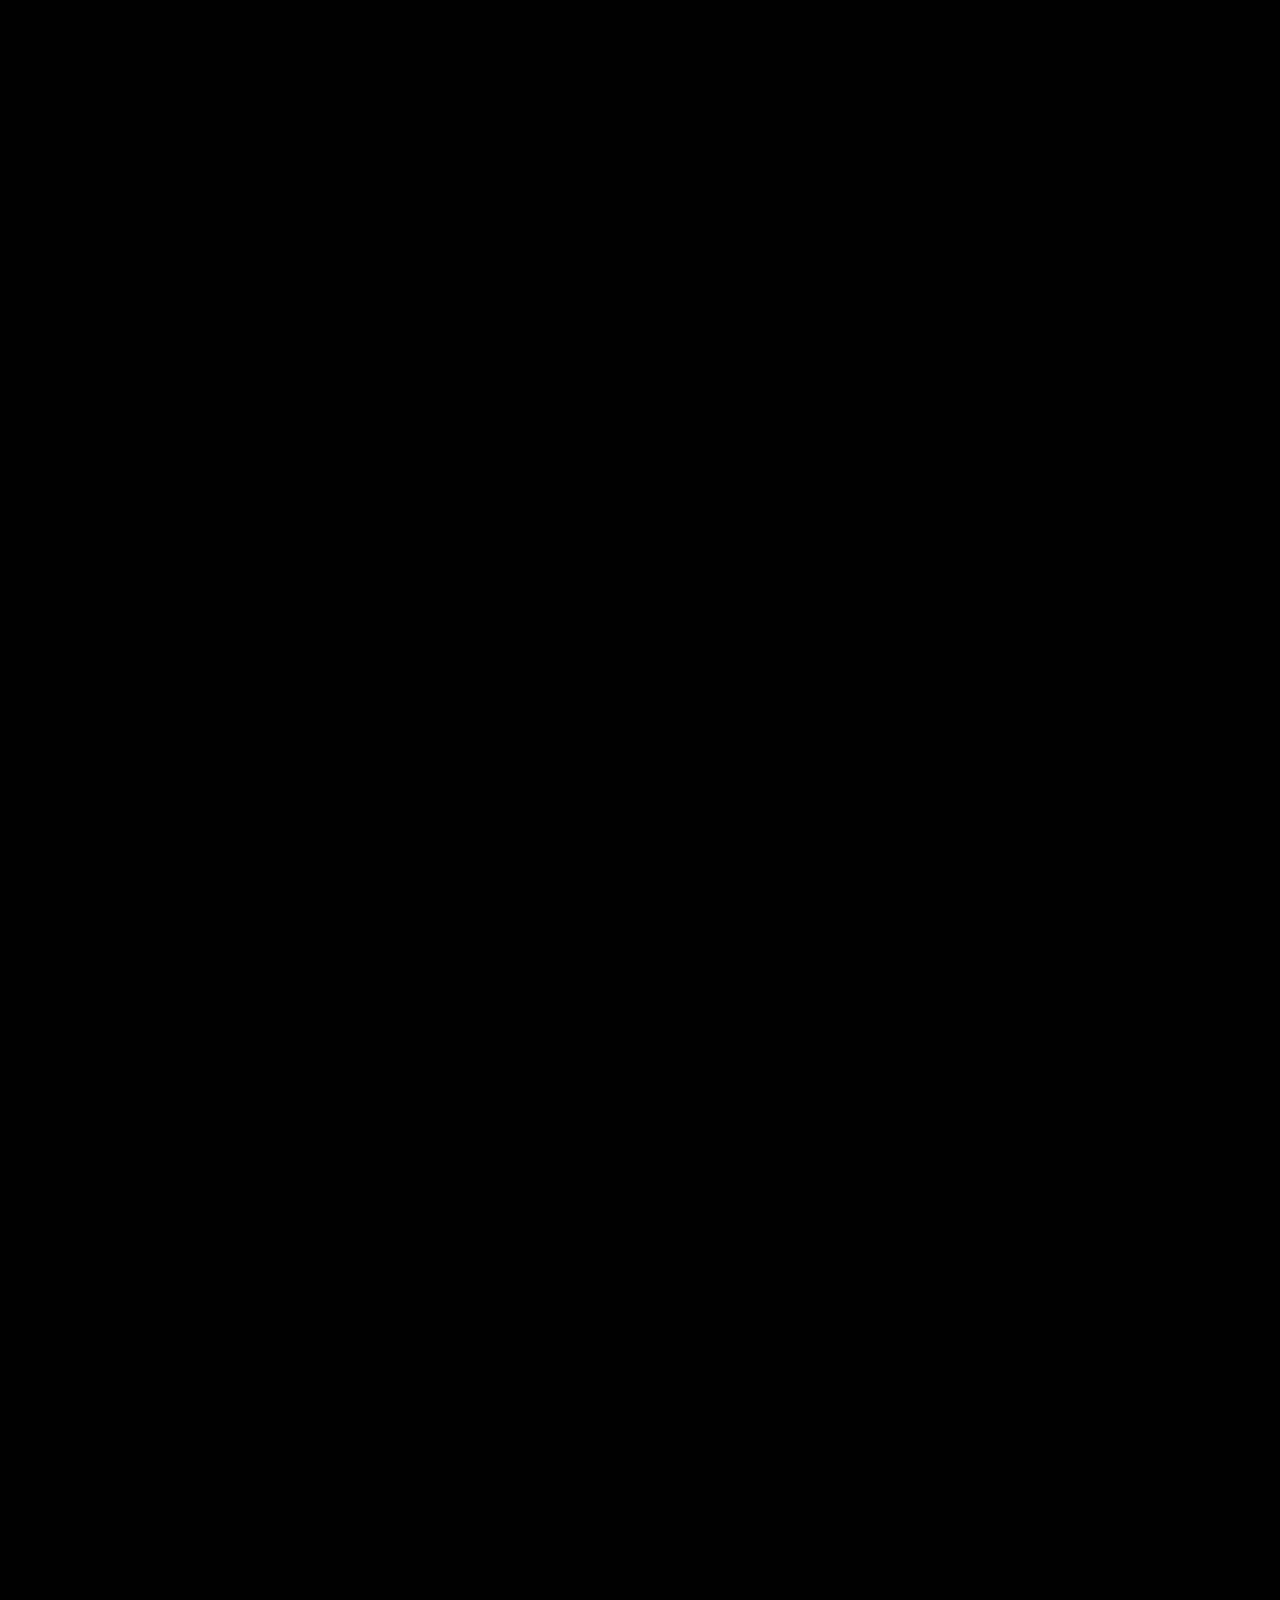
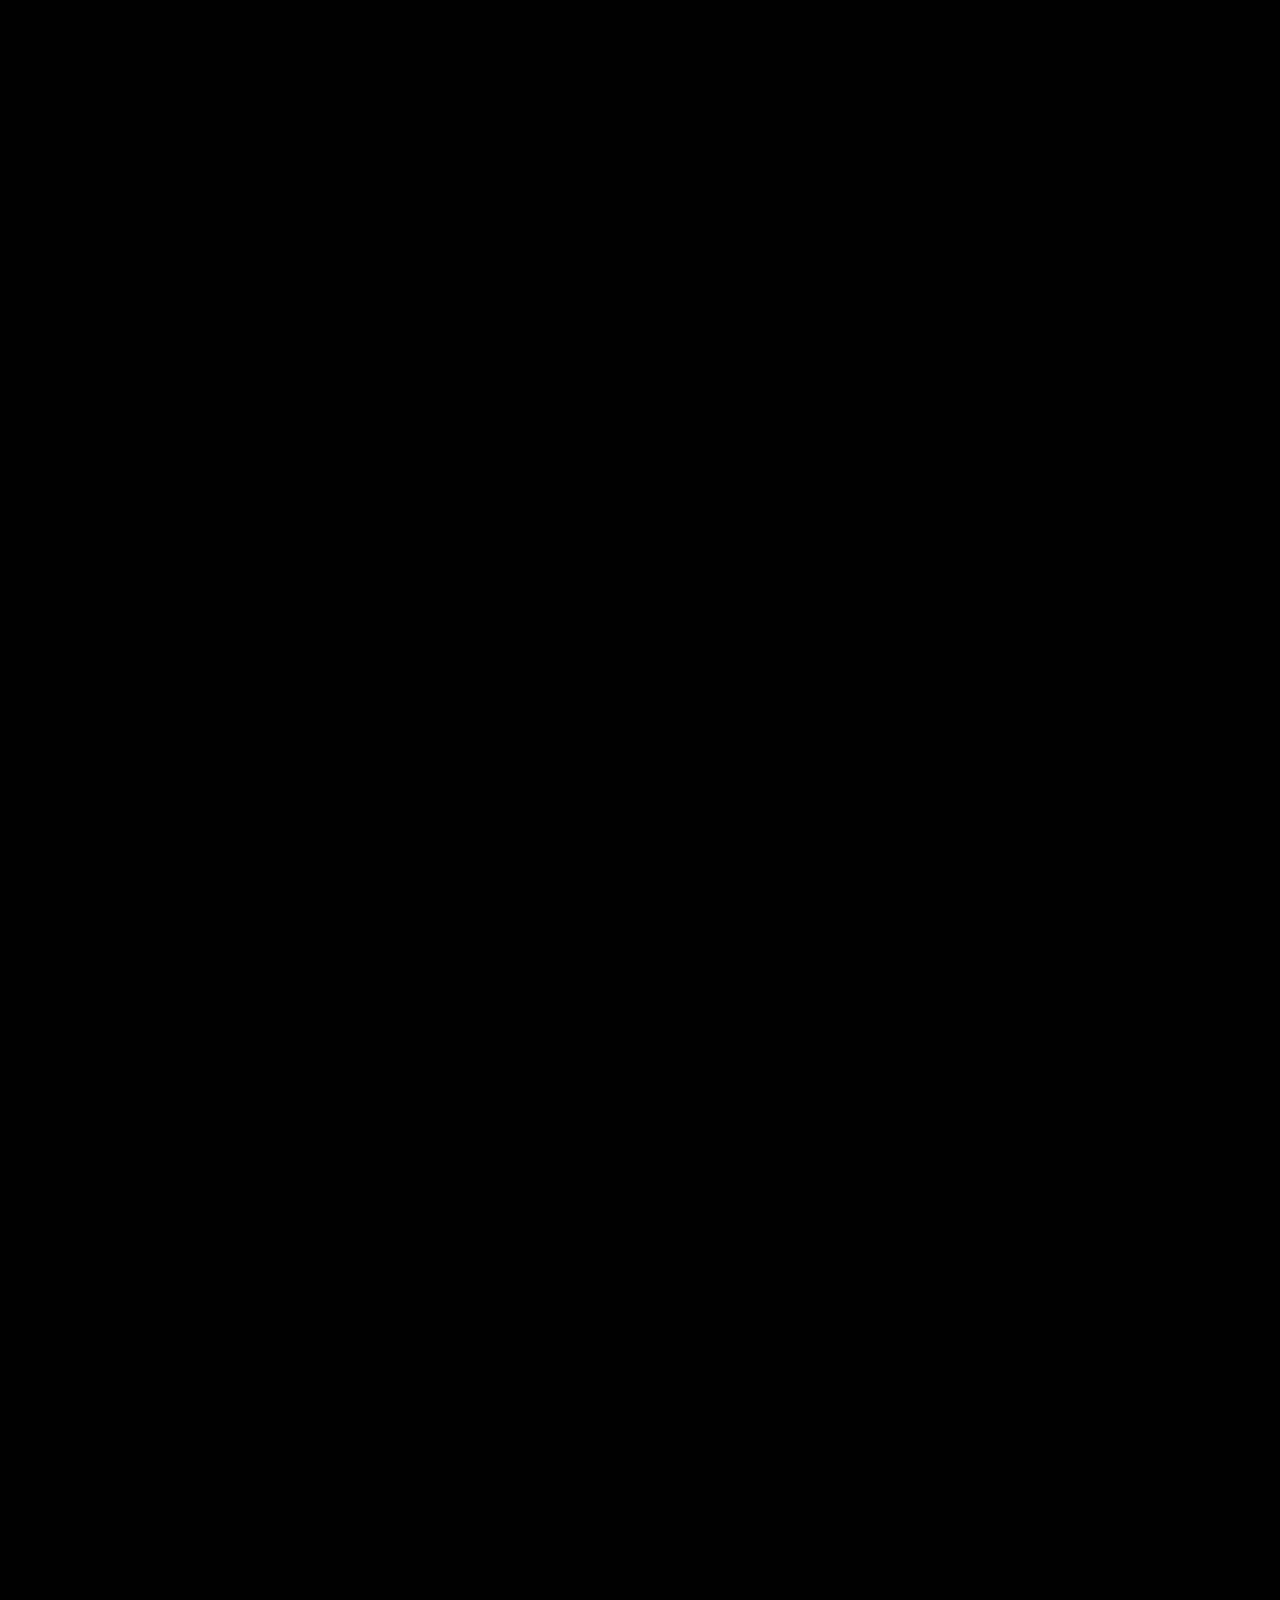
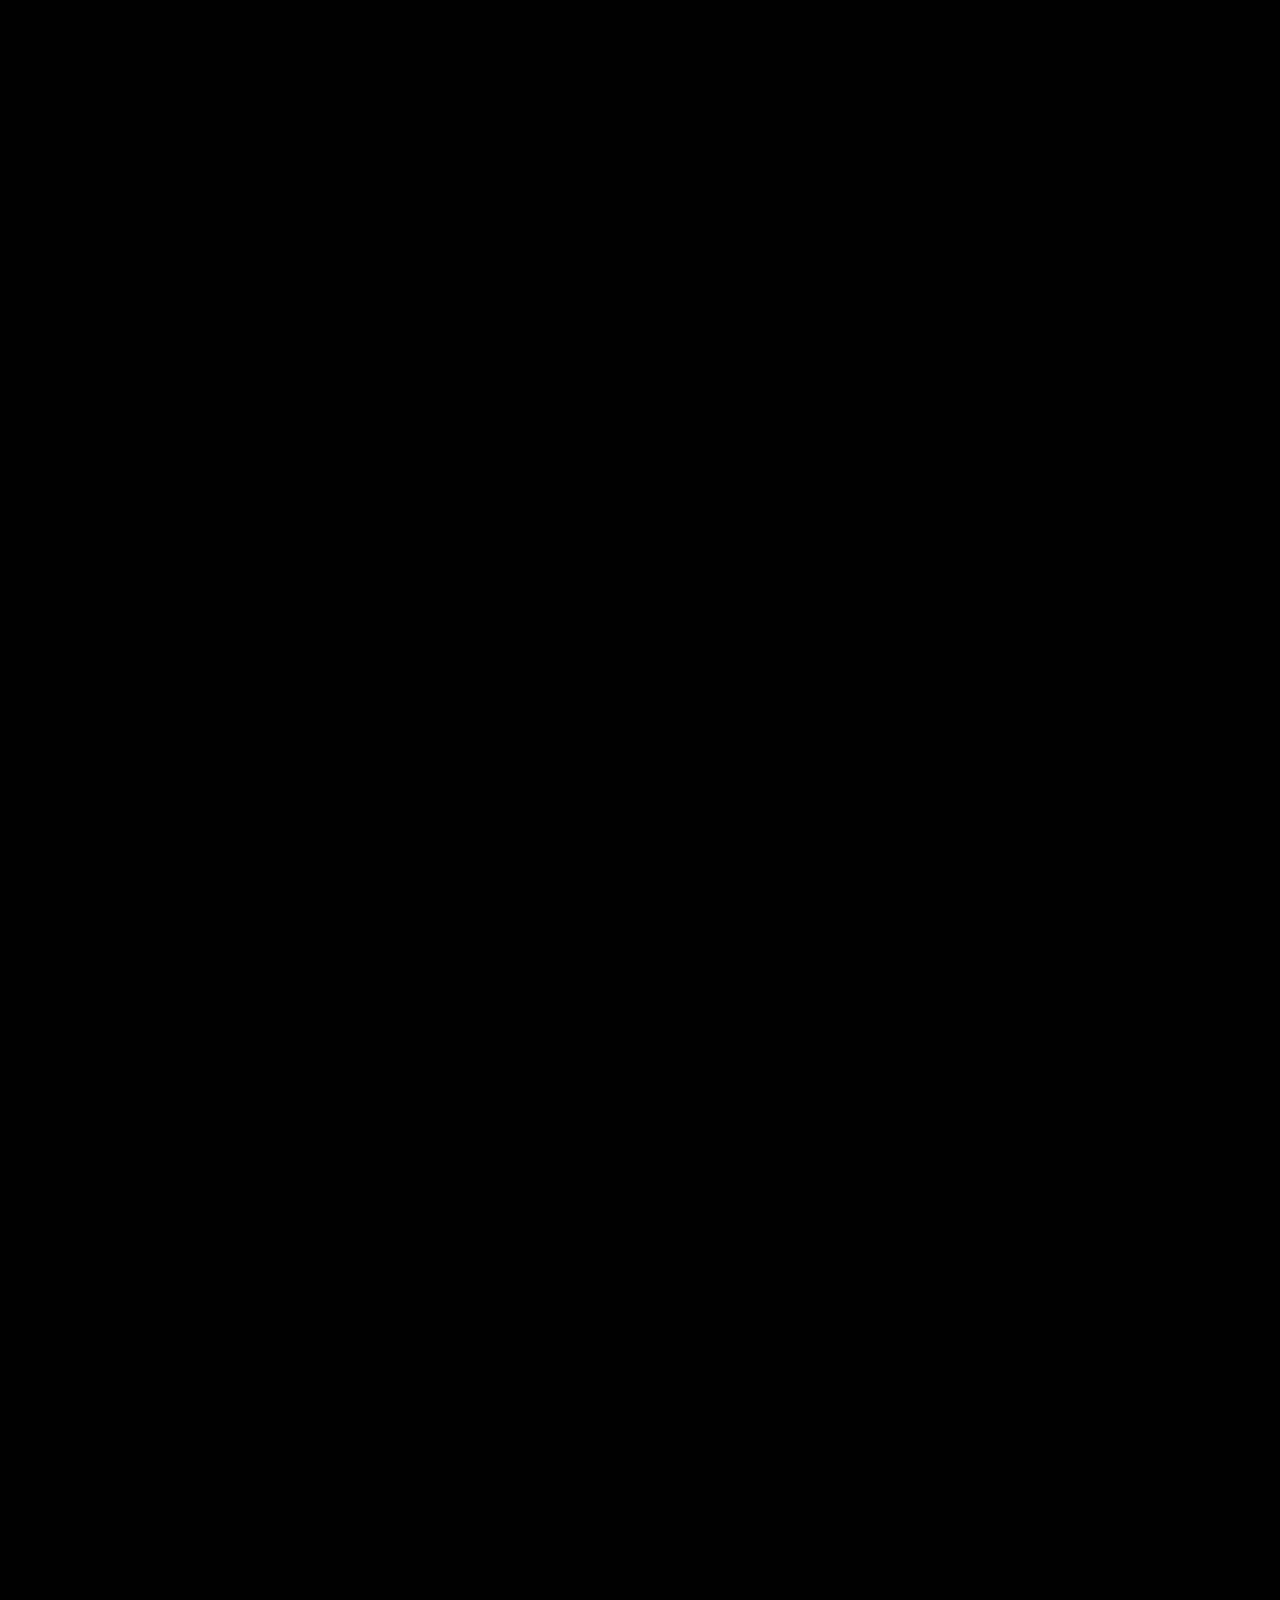
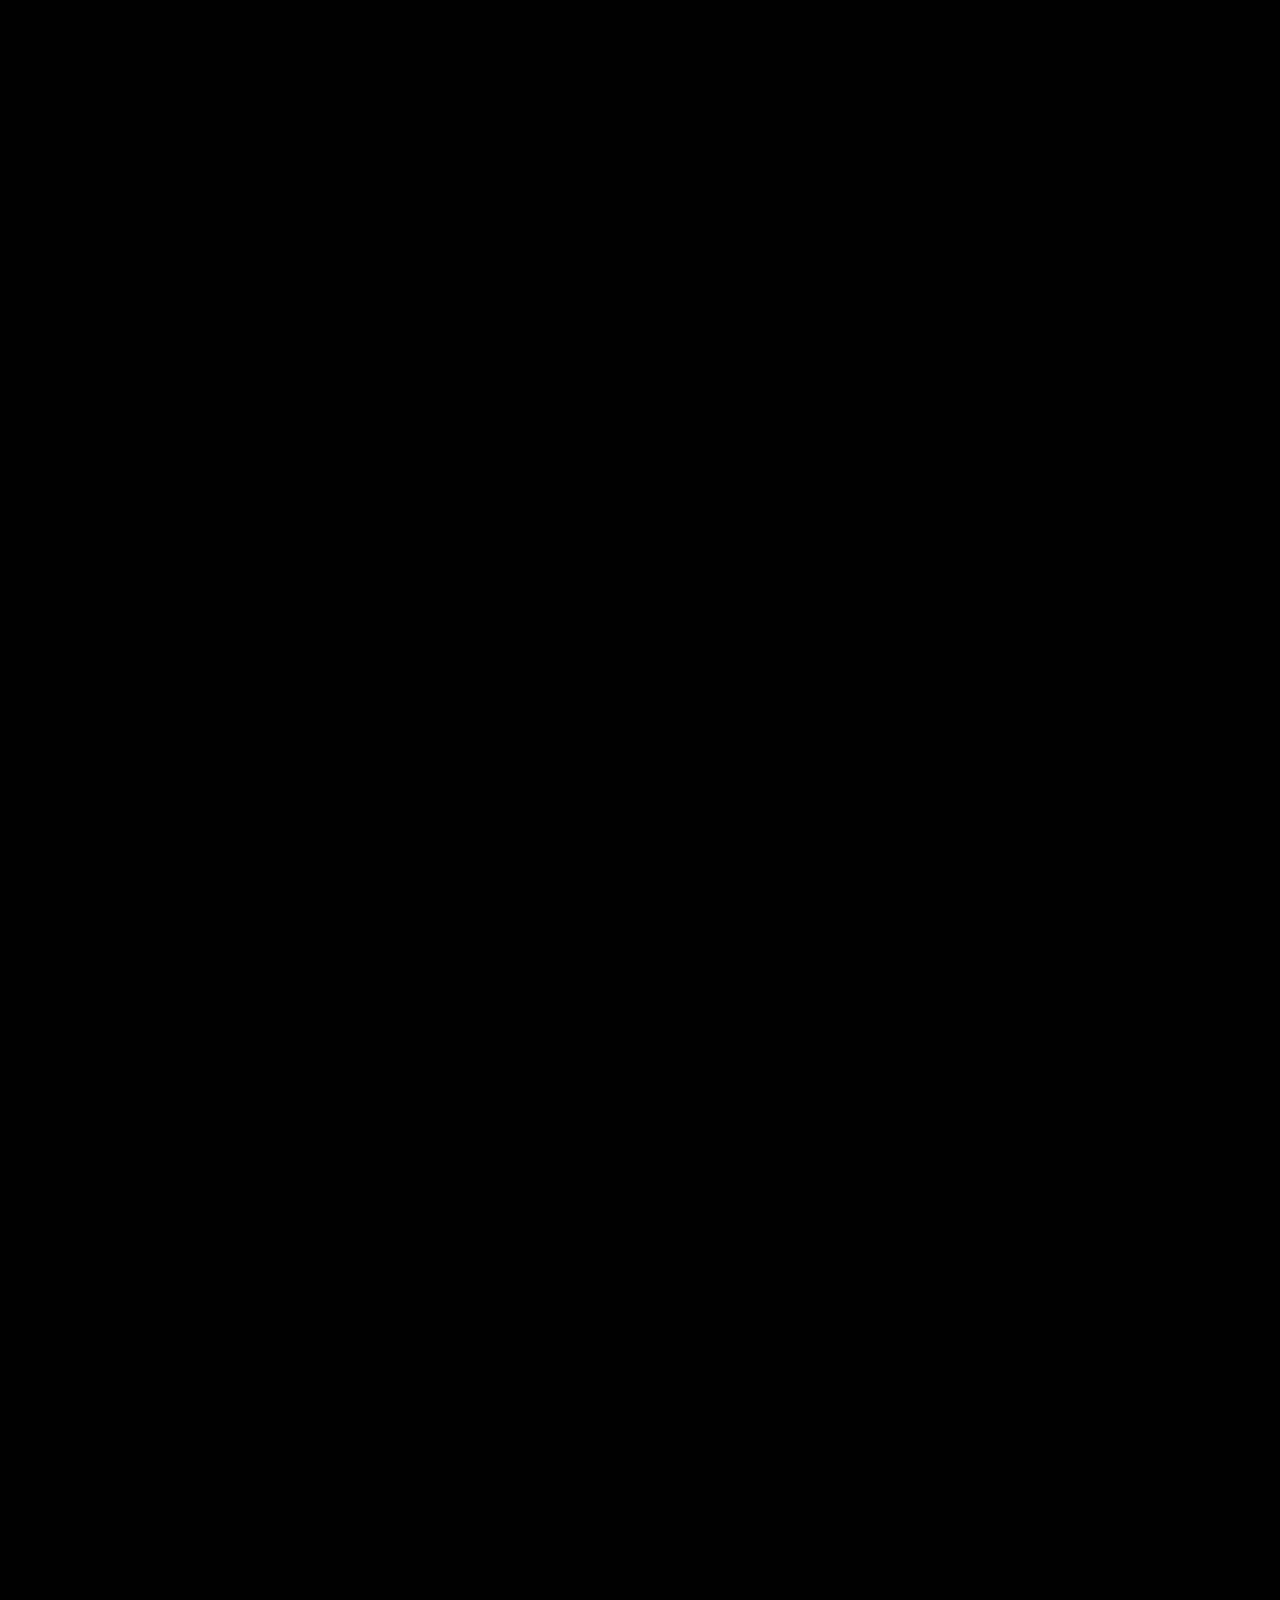
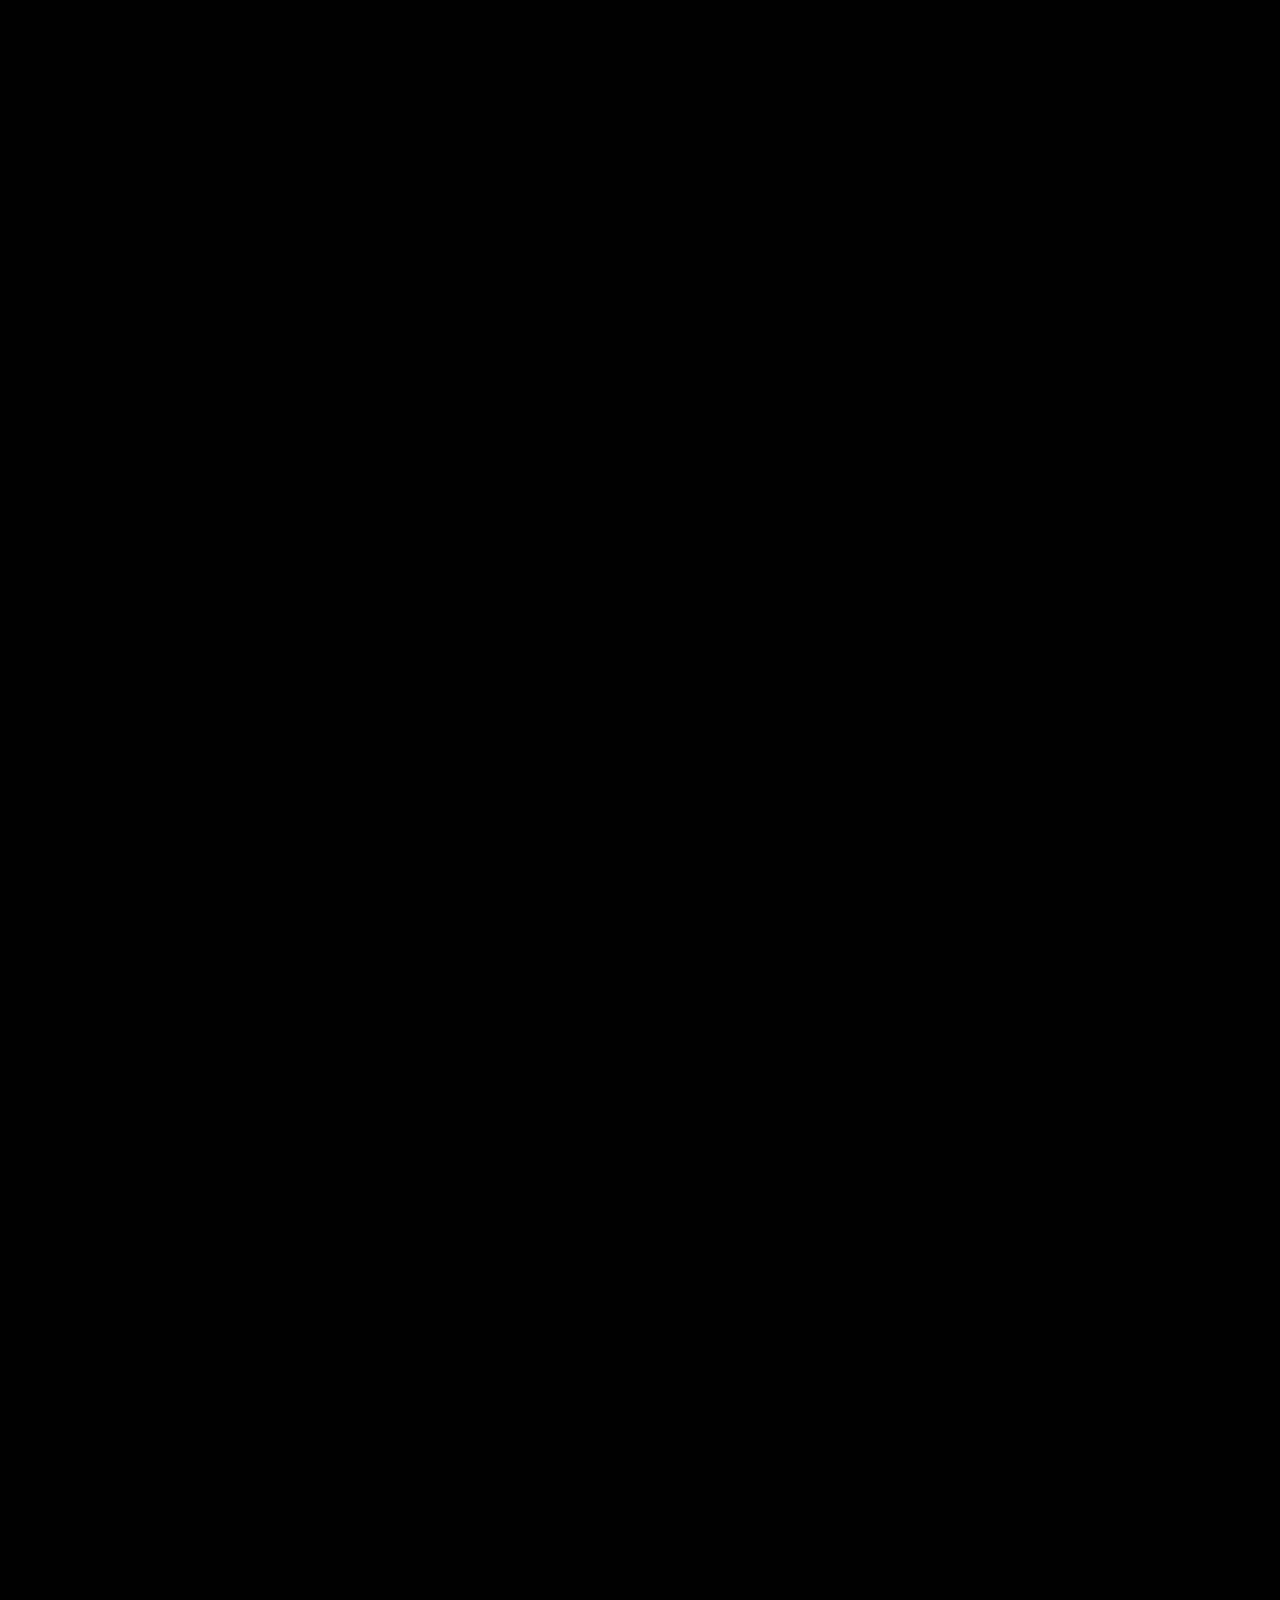
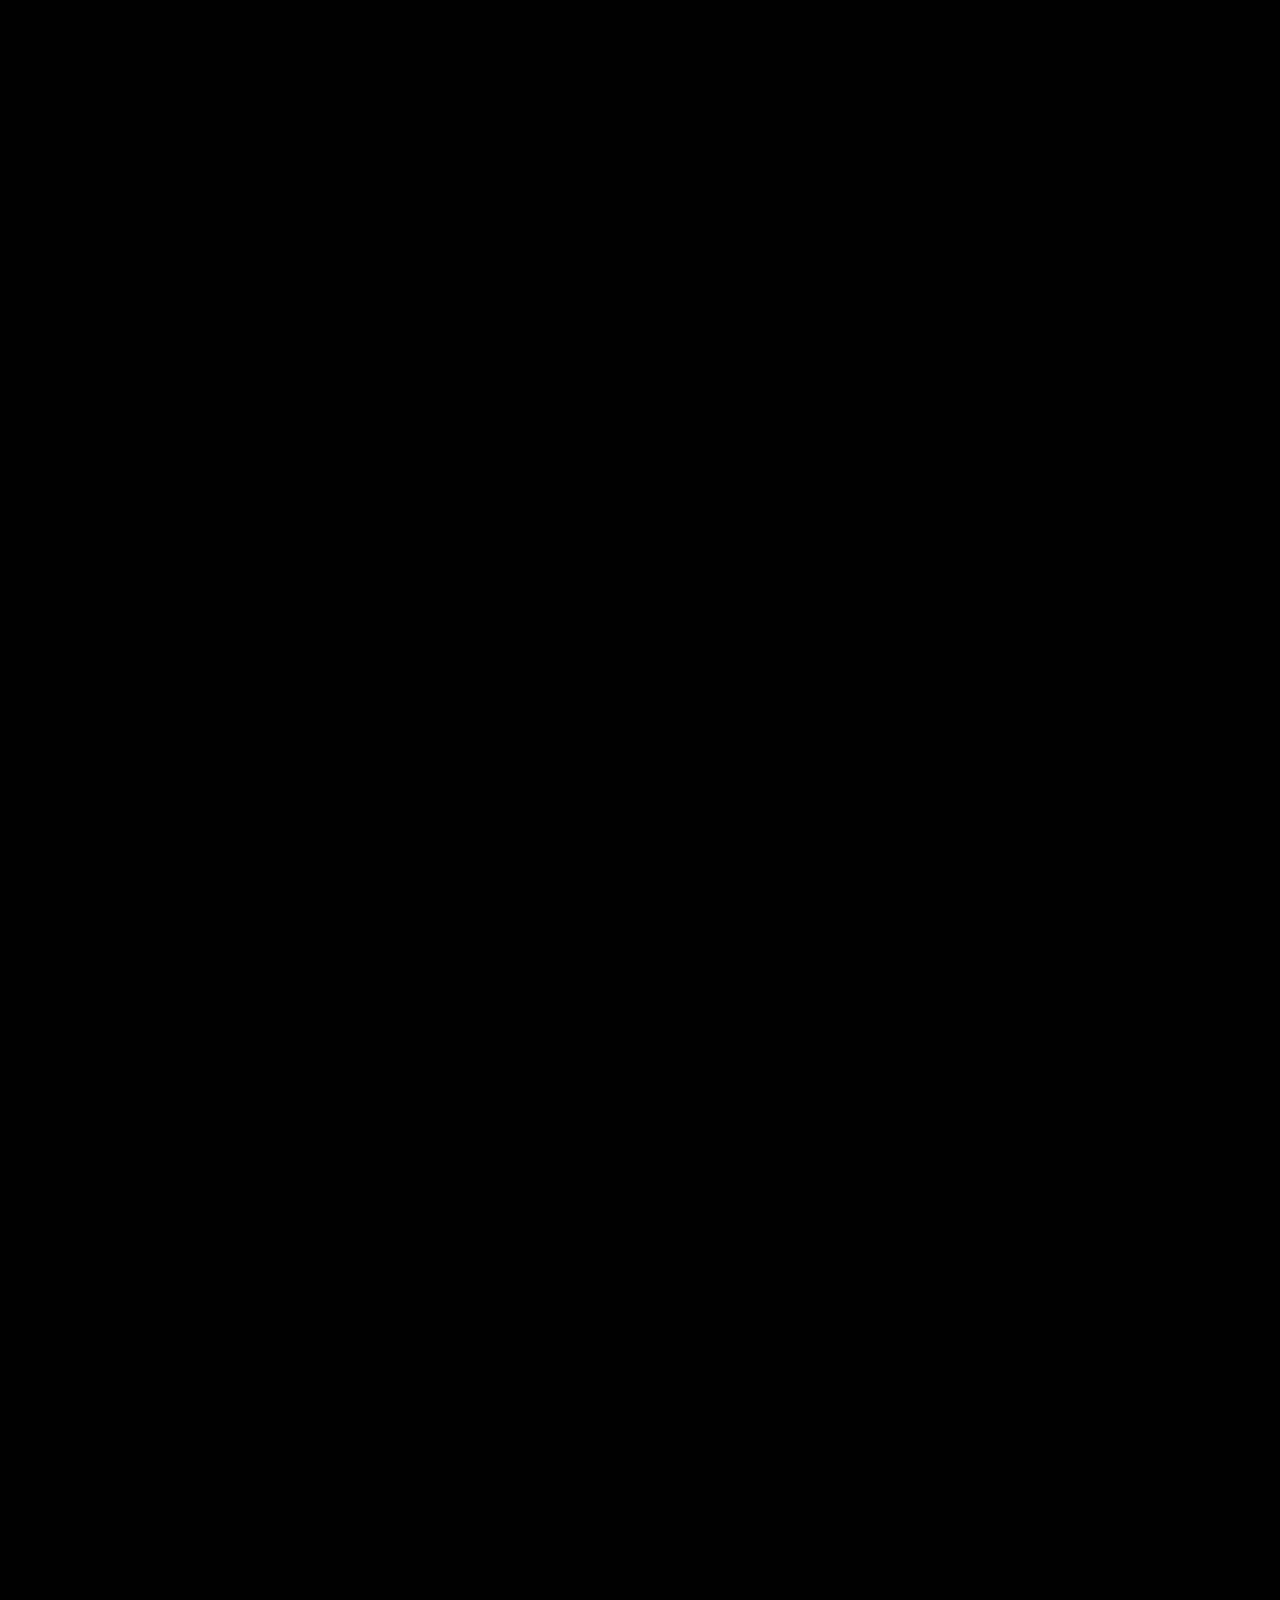
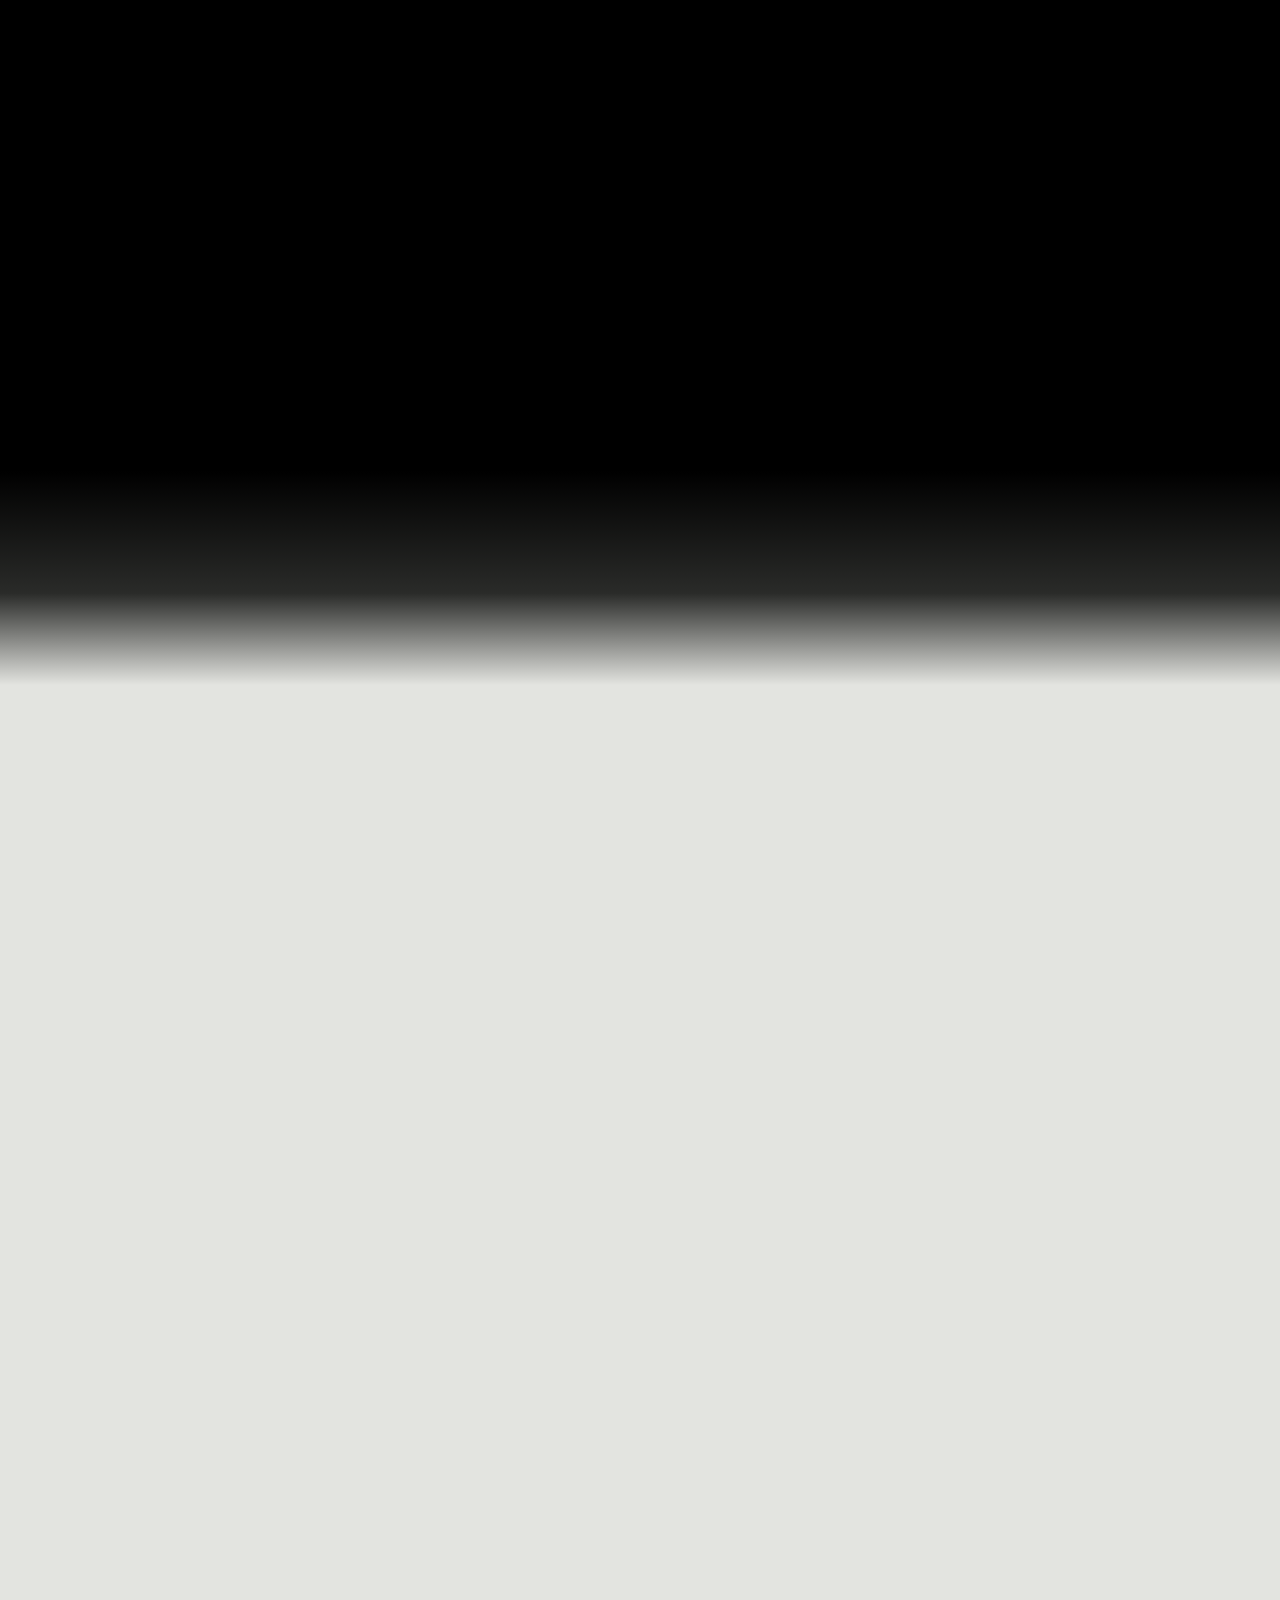
==== commit f8509935: "Mini: the speech bubble moves with him while he flies, so it stays beside his head Co-Authored-By: C" ====
--- a/ar/index.html
+++ b/ar/index.html
@@ -394,6 +394,6 @@
 <script src="../assets/js/app.js?v=121f3d65"></script>
 <script src="../assets/js/motion.js?v=d0b71674"></script>
 <script src="../assets/js/grade.js?v=c0742179"></script>
-<script src="../assets/js/buddy.js?v=432a055c"></script>
+<script src="../assets/js/buddy.js?v=63b7947a"></script>
 </body>
 </html>
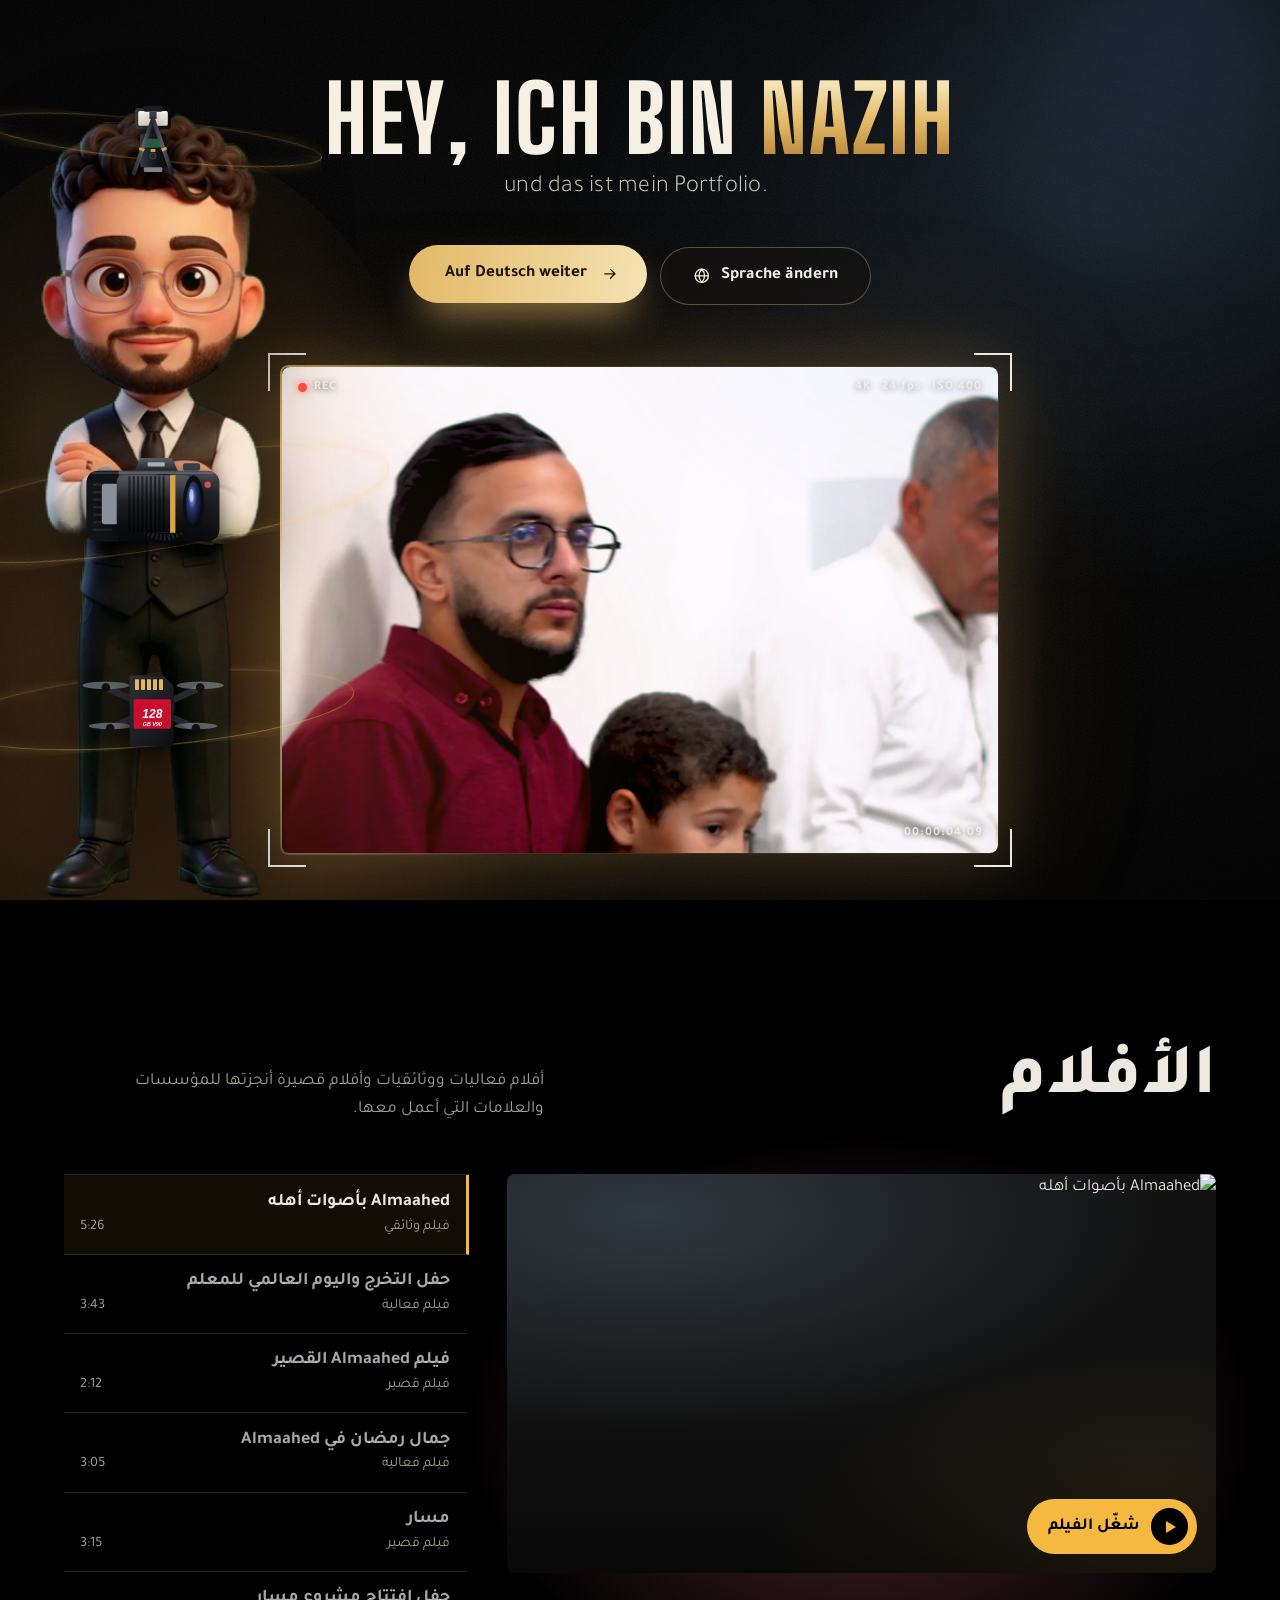
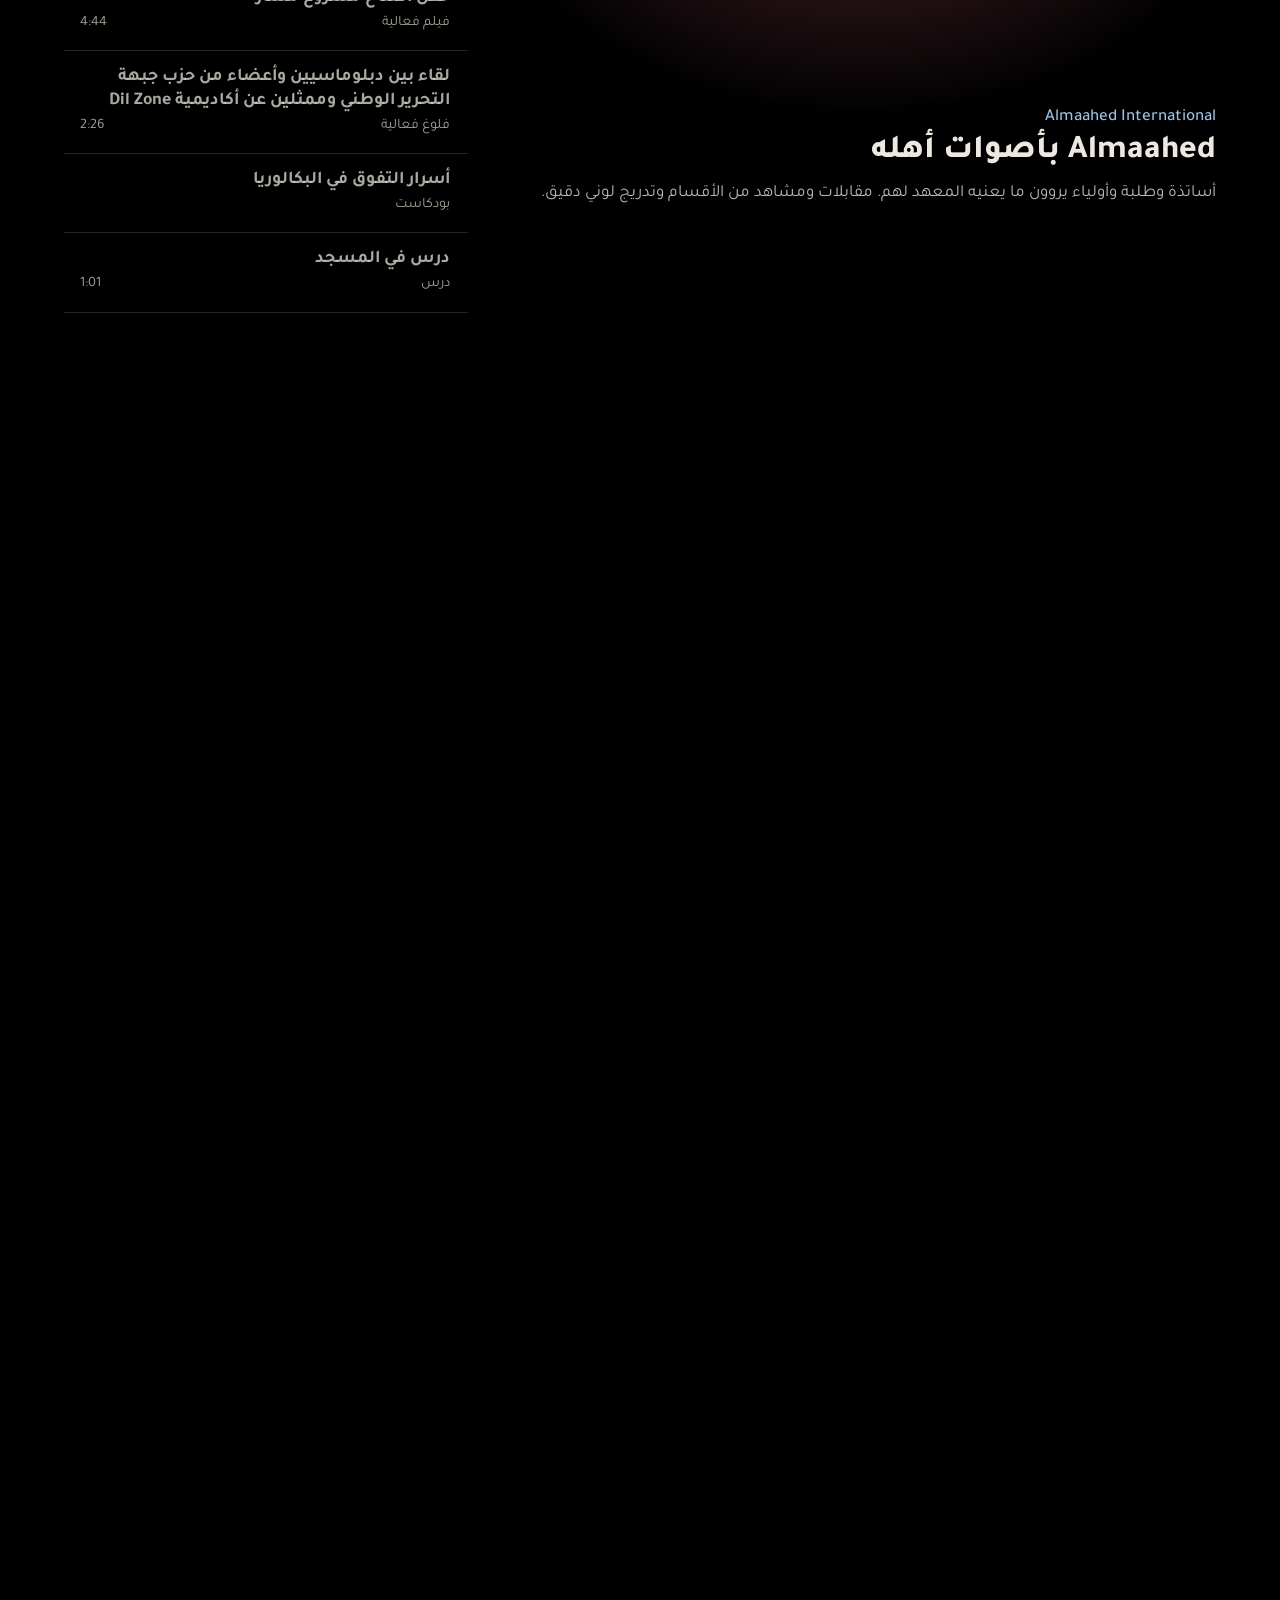
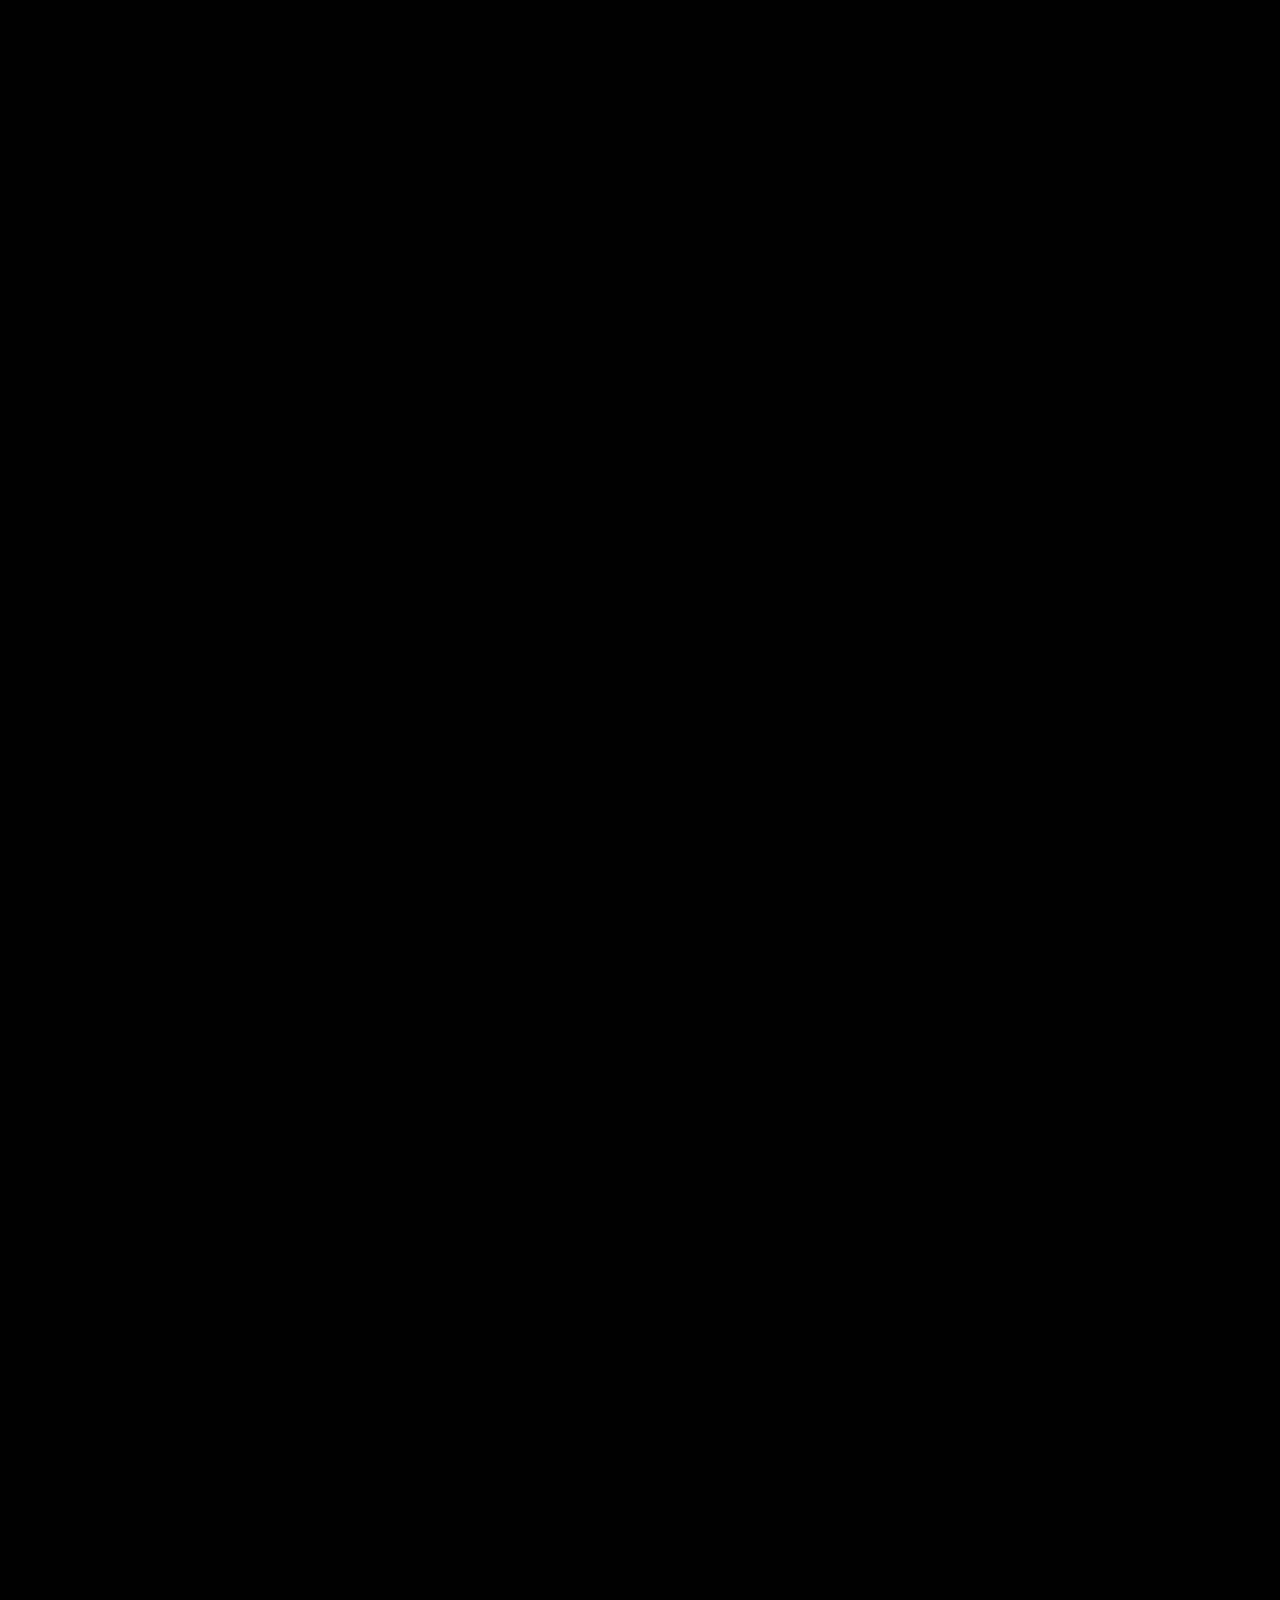
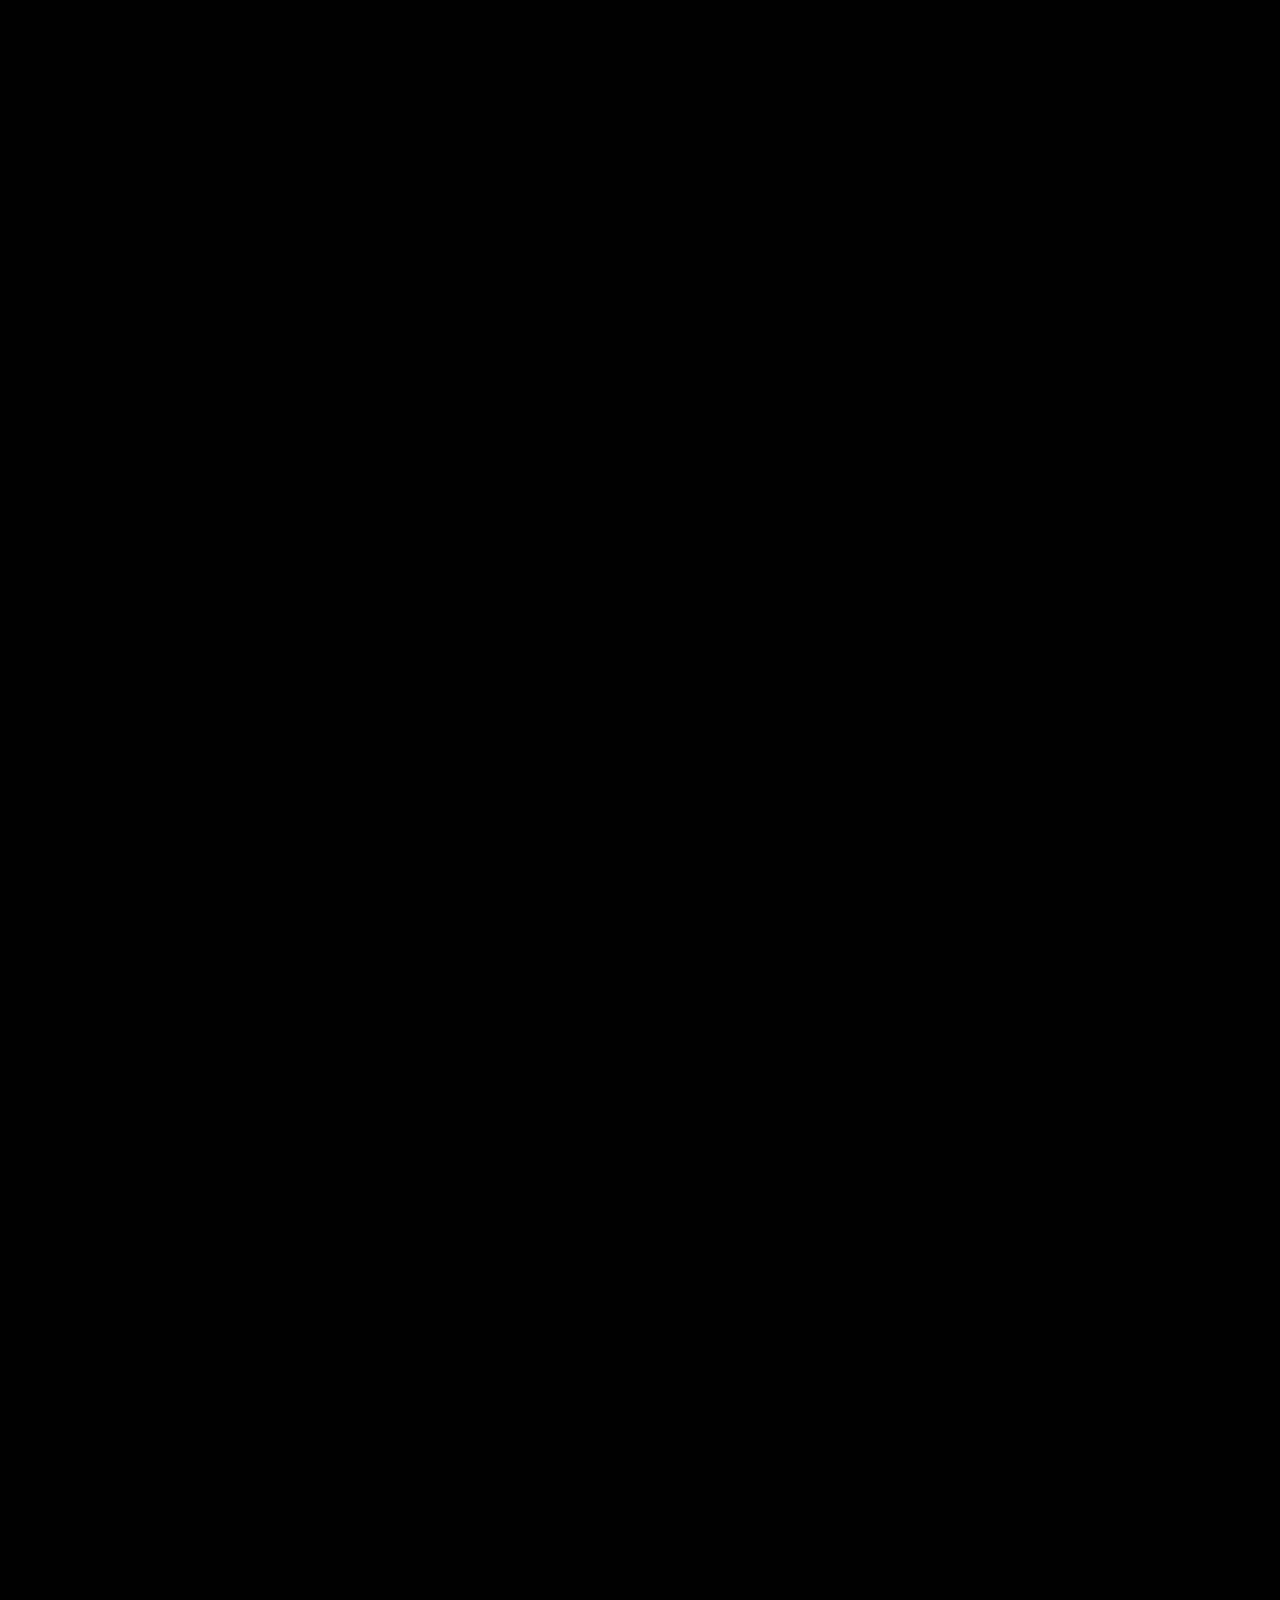
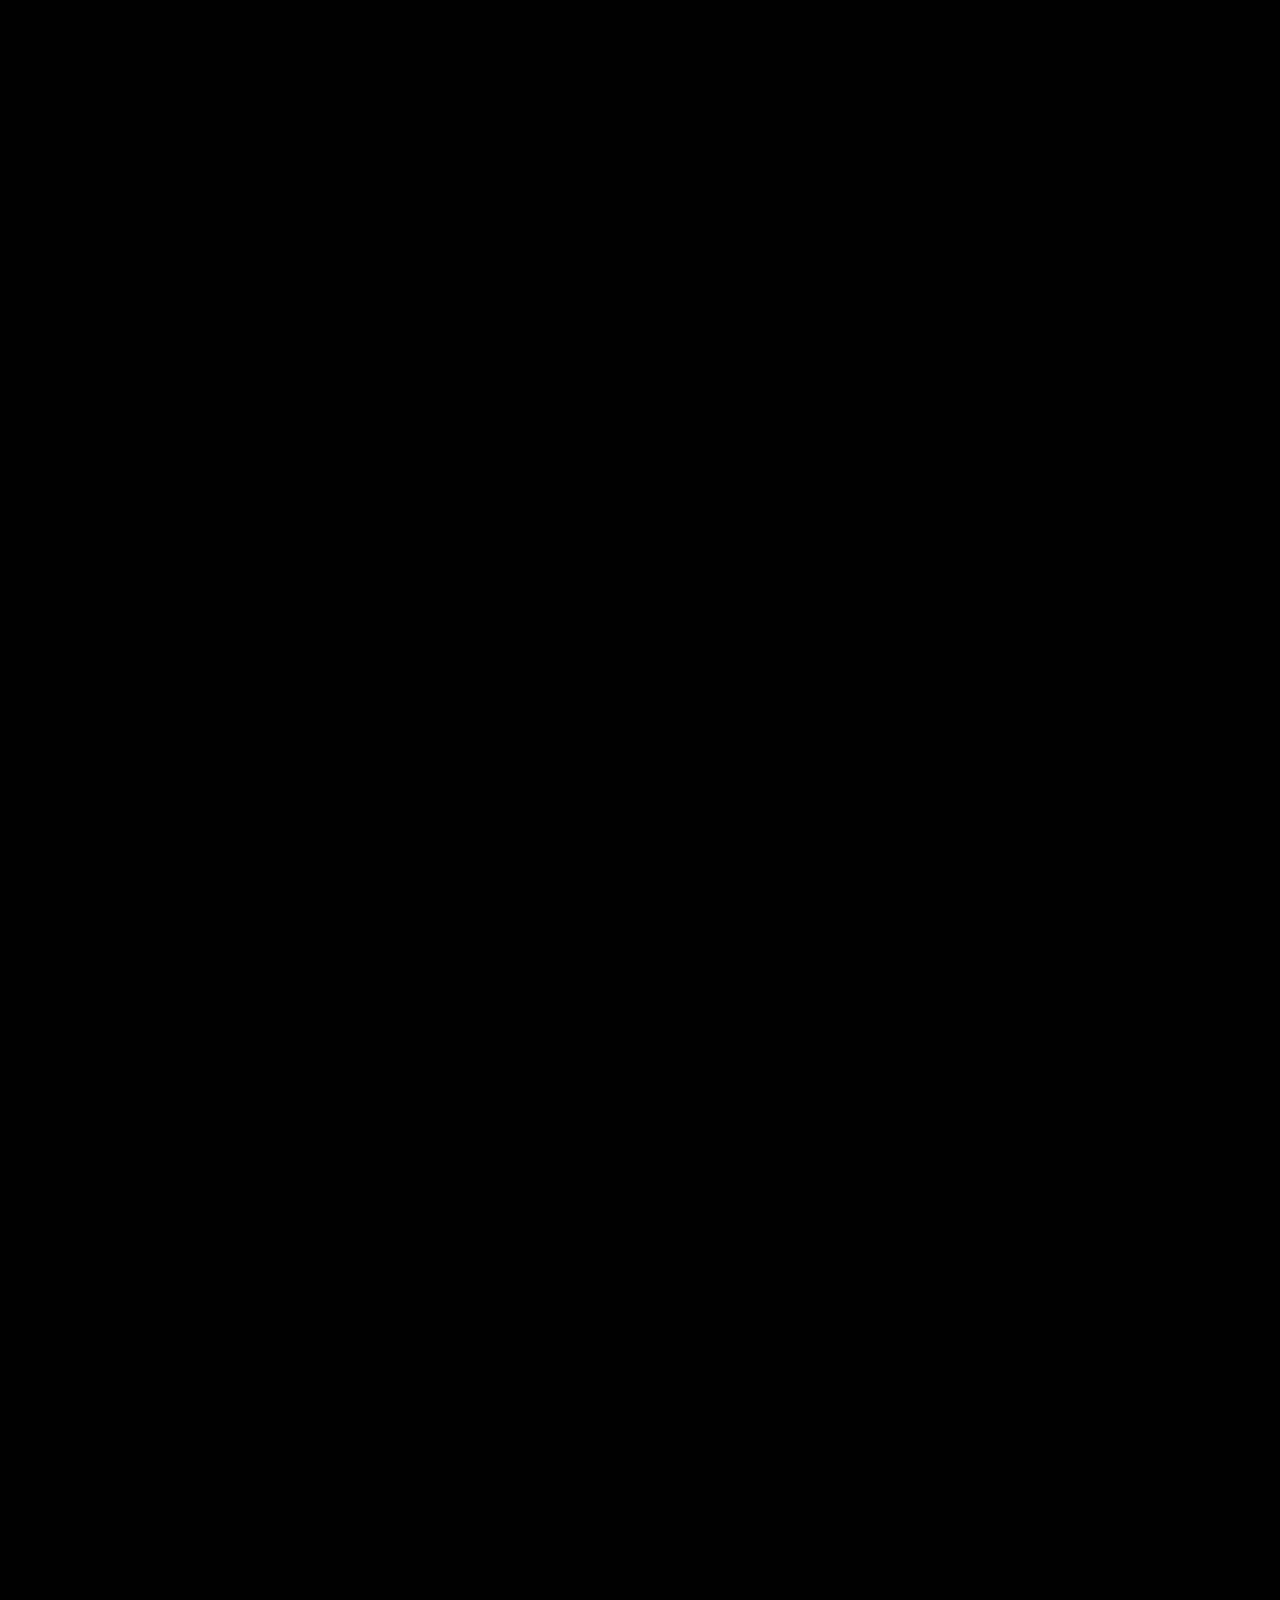
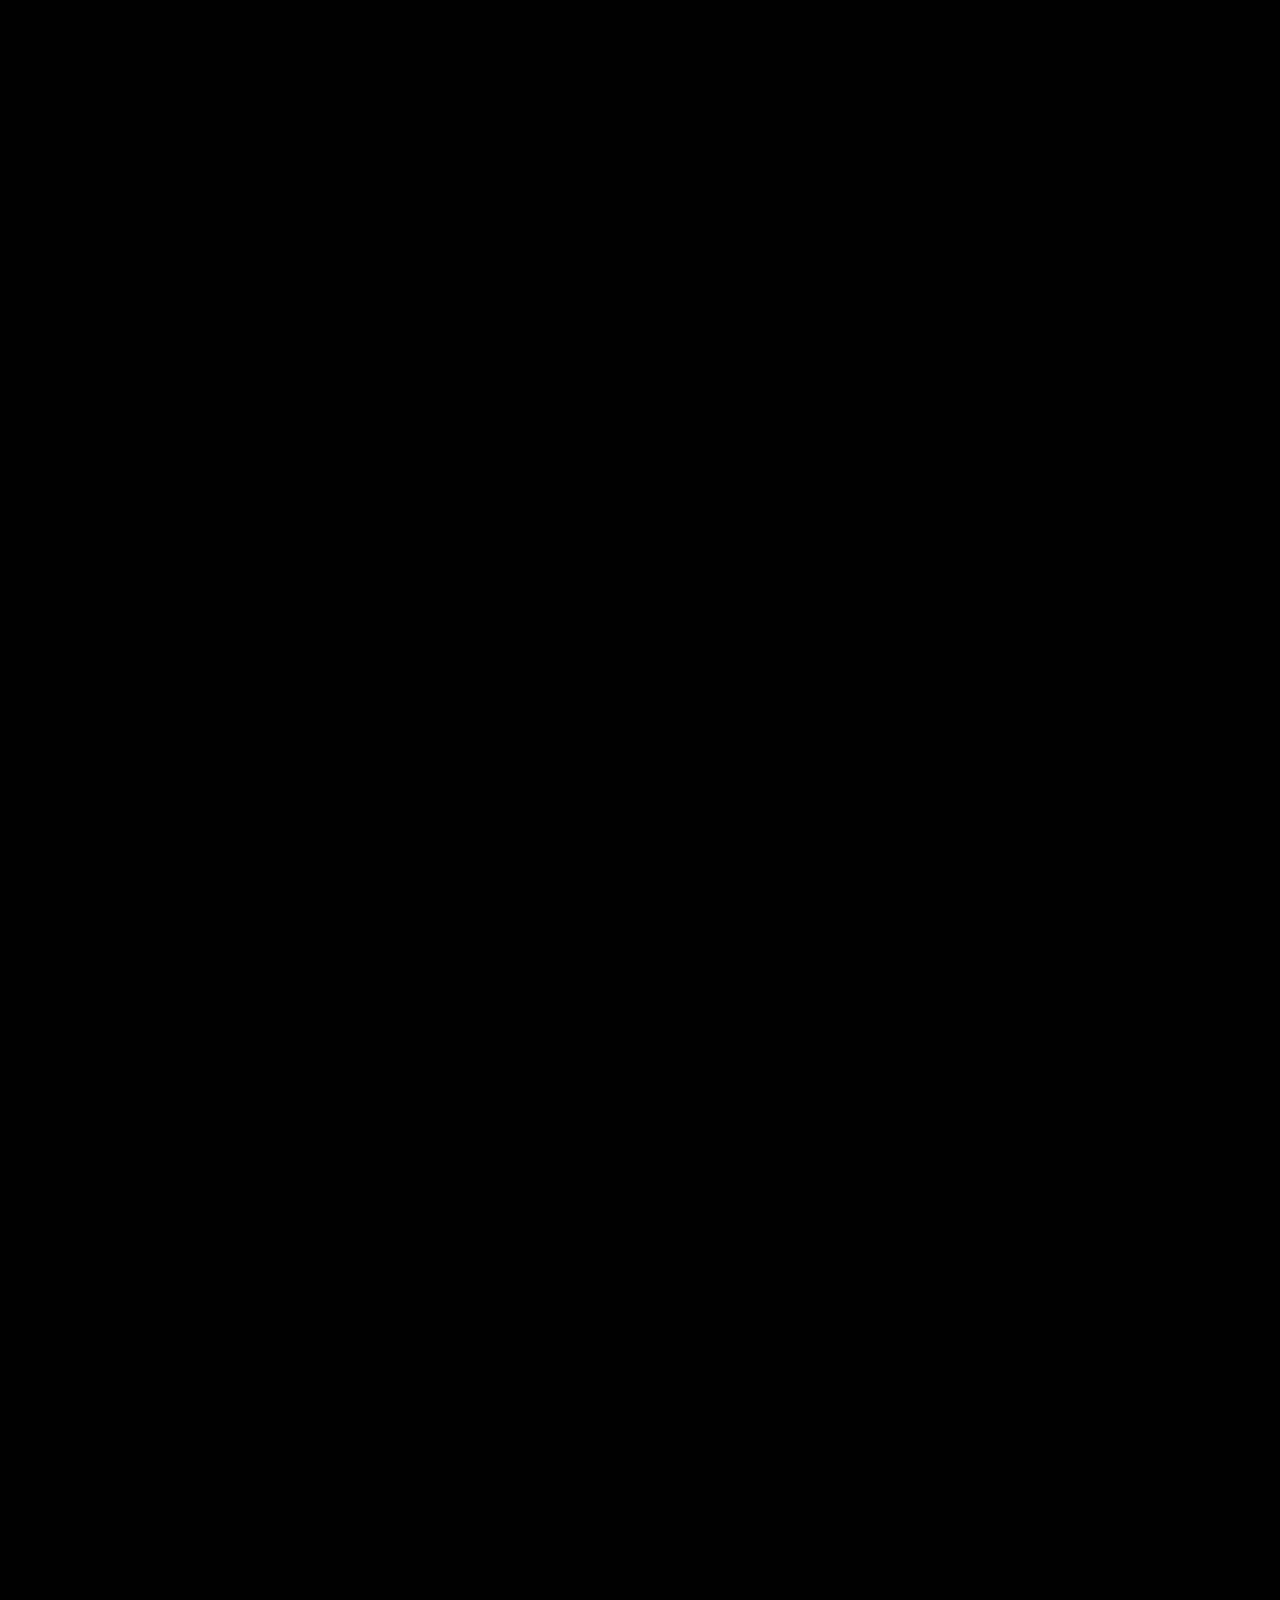
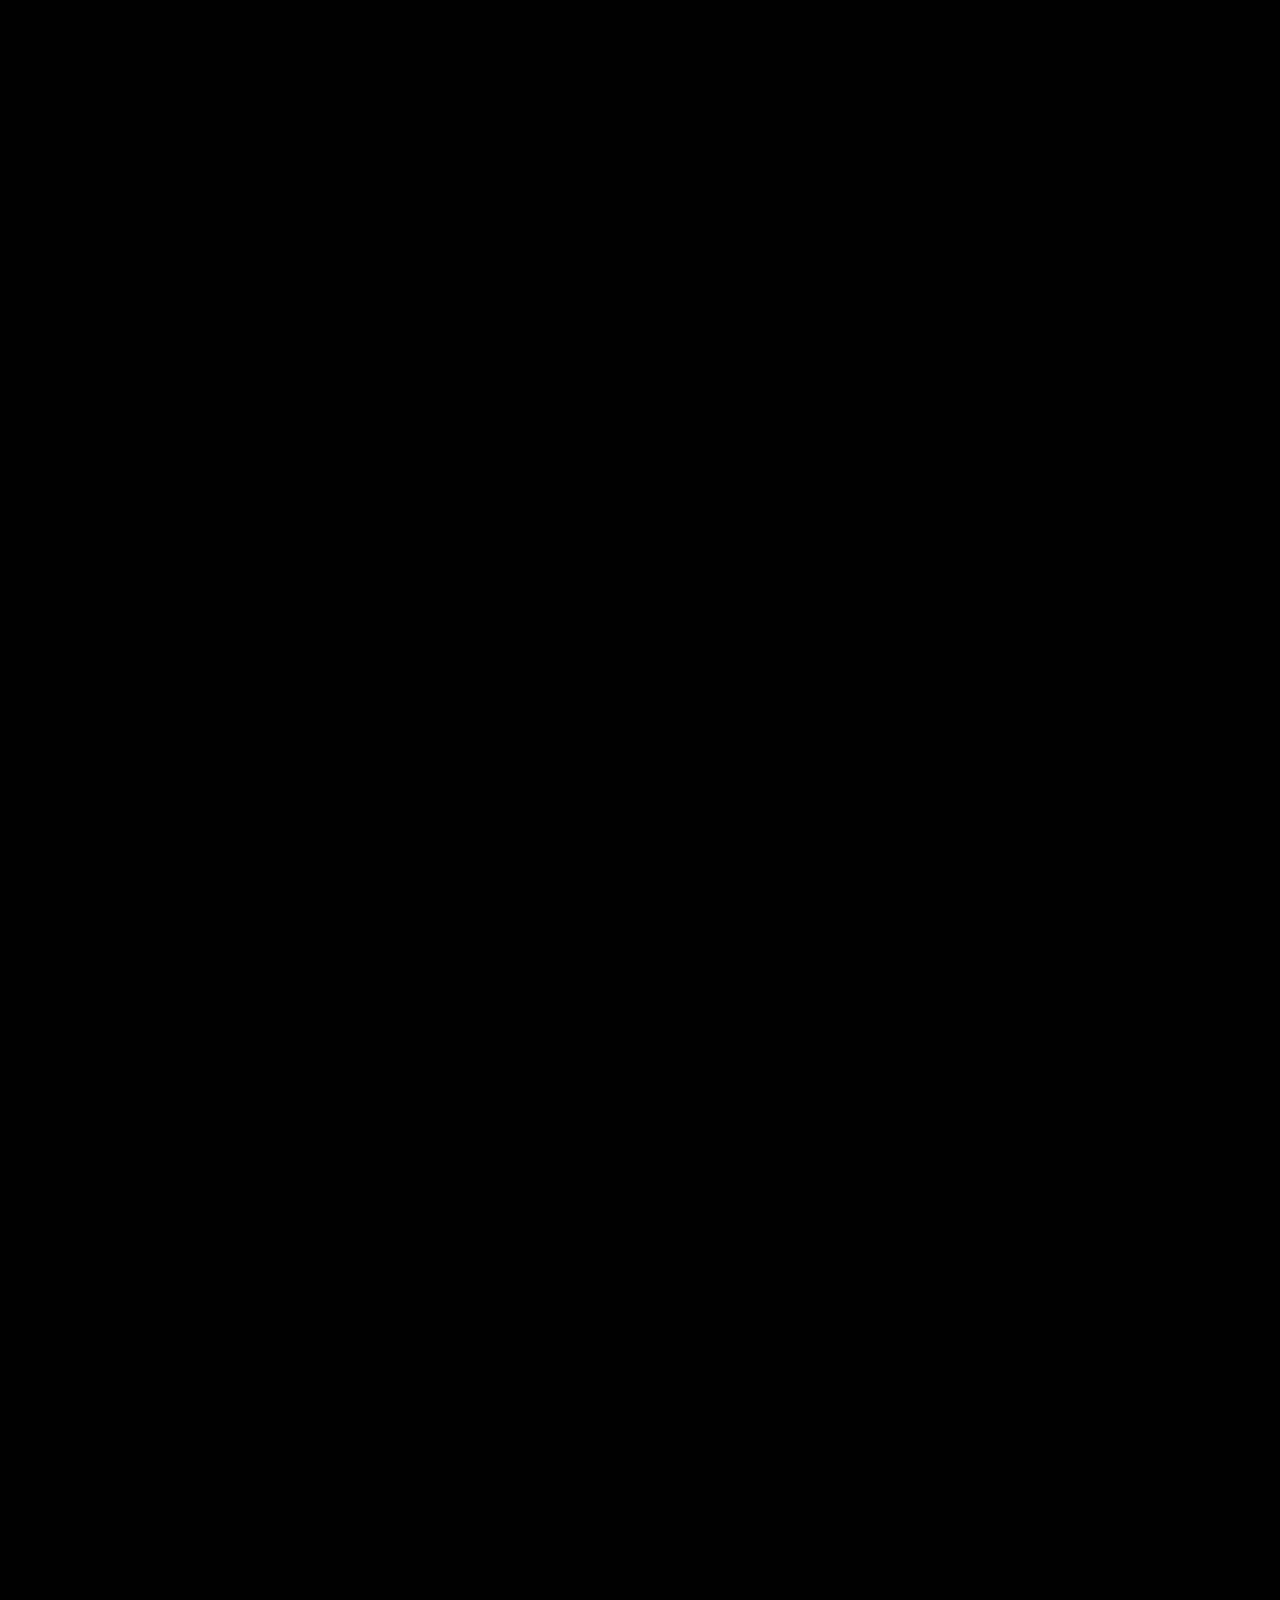
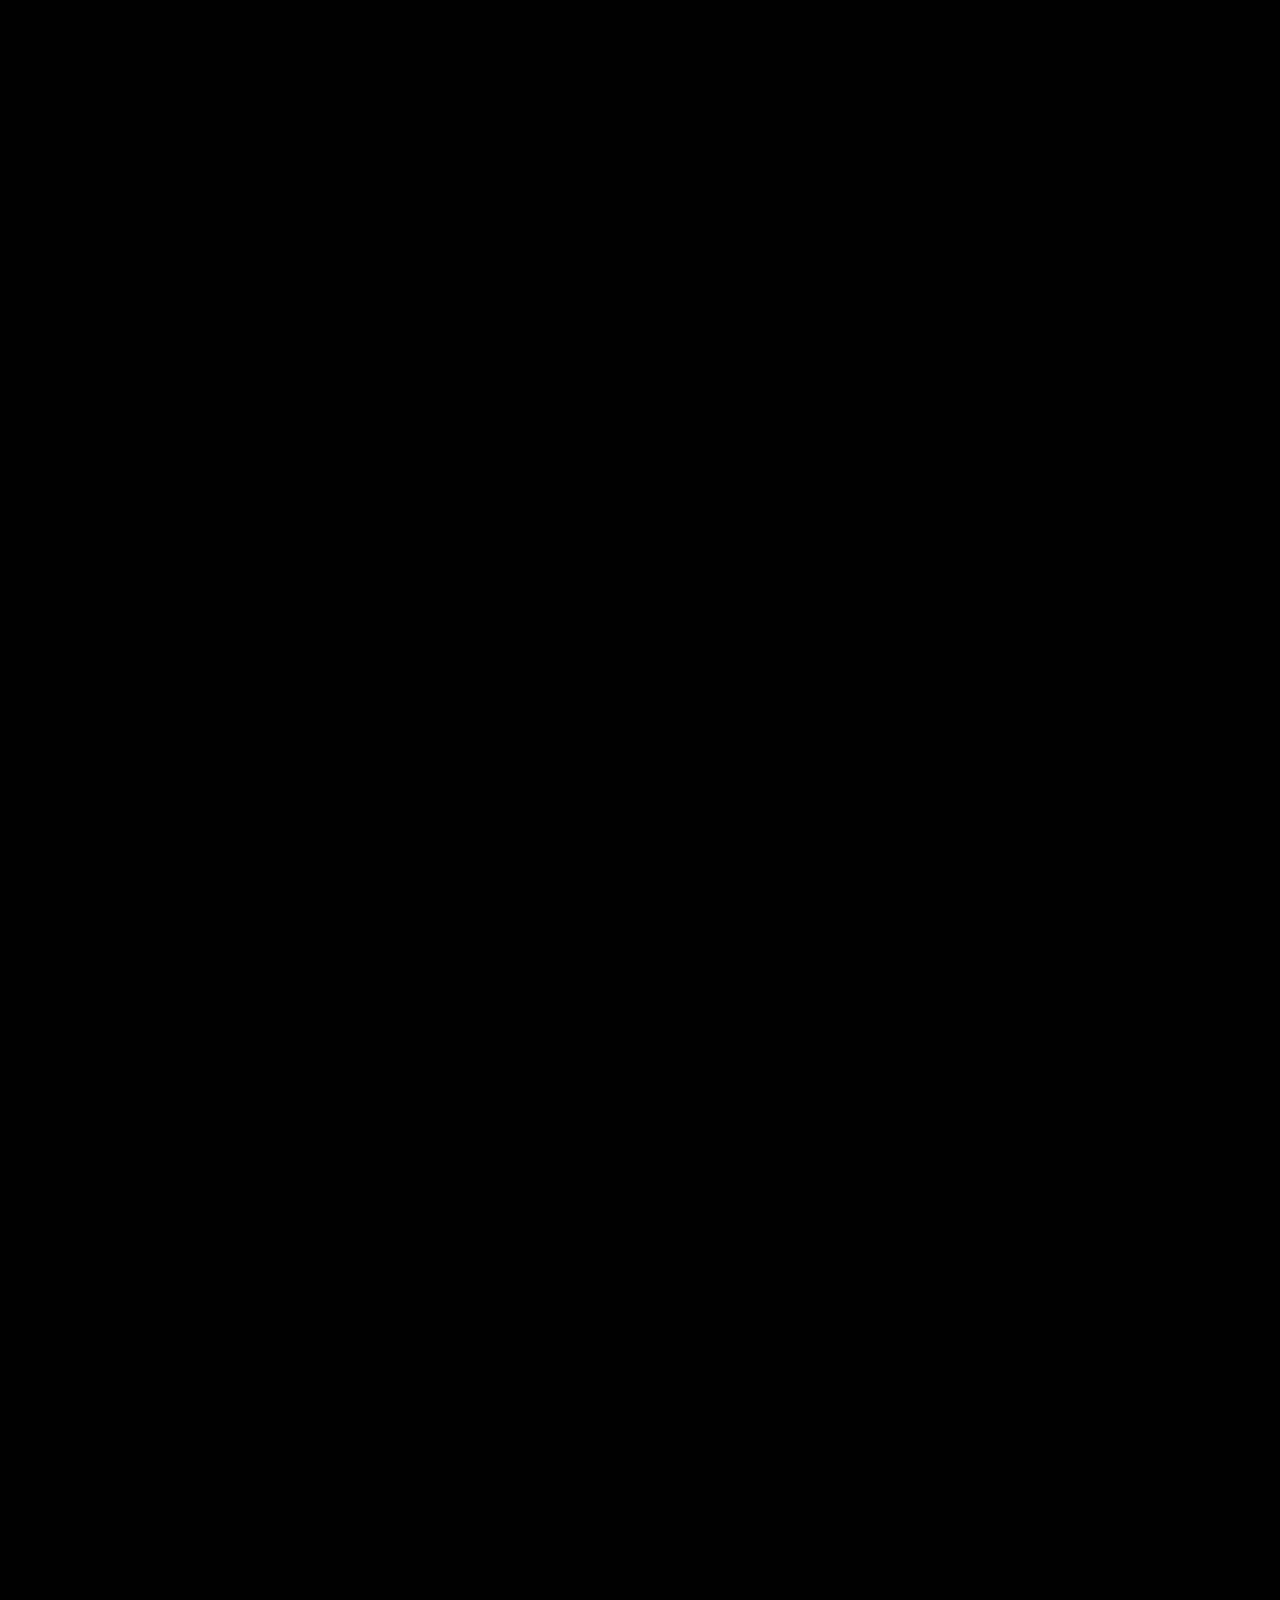
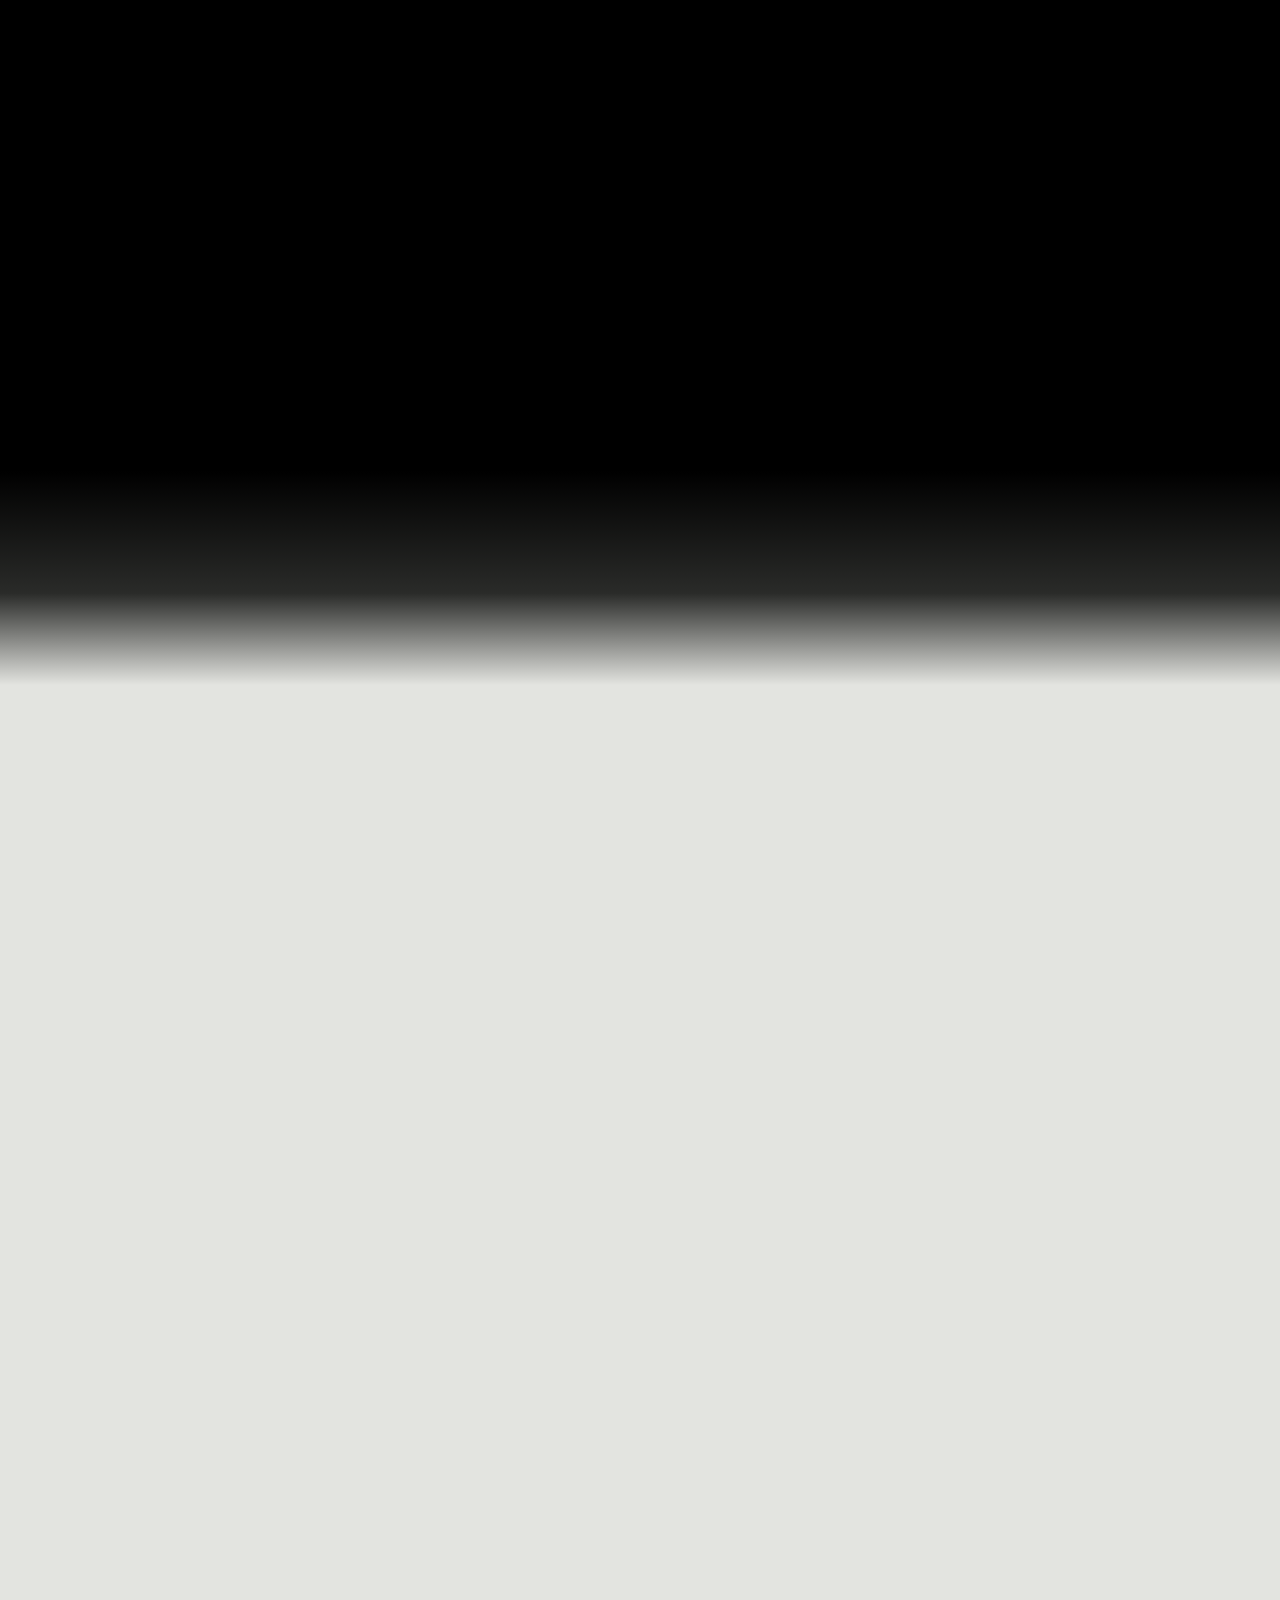
==== commit ea1ec1af: "Mini's speech bubble comes from his mouth: centred on his face, with a tail pointing at him, growing" ====
--- a/ar/index.html
+++ b/ar/index.html
@@ -27,7 +27,7 @@
 <link rel="preconnect" href="https://fonts.googleapis.com">
 <link rel="preconnect" href="https://fonts.gstatic.com" crossorigin>
 <link href="https://fonts.googleapis.com/css2?family=Big+Shoulders+Display:wght@600;800&family=Tajawal:wght@300;400;500;700;800&display=swap" rel="stylesheet">
-<link rel="stylesheet" href="../assets/css/style.css?v=7a4b6519">
+<link rel="stylesheet" href="../assets/css/style.css?v=46480be5">
 <script src="../assets/js/lang-detect.js?v=fd90d918"></script>
 </head>
 <body class="is-gated">
@@ -394,6 +394,6 @@
 <script src="../assets/js/app.js?v=121f3d65"></script>
 <script src="../assets/js/motion.js?v=d0b71674"></script>
 <script src="../assets/js/grade.js?v=c0742179"></script>
-<script src="../assets/js/buddy.js?v=63b7947a"></script>
+<script src="../assets/js/buddy.js?v=811510ce"></script>
 </body>
 </html>
--- a/assets/css/style.css
+++ b/assets/css/style.css
@@ -1565,3 +1565,10 @@
 .glow::before { background: radial-gradient(closest-side, rgba(245, 184, 65, .62), rgba(240, 110, 100, .3) 55%, transparent); }
 .glow::after { background: radial-gradient(closest-side, rgba(79, 160, 232, .58), rgba(150, 105, 240, .28) 55%, transparent); }
 @media (max-width: 760px) { .glow::before, .glow::after { filter: none; } }
+
+/* the speech bubble comes out of his mouth: centred on his face height, a small tail pointing at him, and it grows
+   from that side (it used to hang from a top corner, so it looked like it came from above him) */
+.buddy__say { top: 17%; translate: 0 -50%; border-radius: 14px; transform-origin: right center; overflow: visible; }
+[dir="rtl"] .buddy__say { border-radius: 14px; transform-origin: left center; }
+.buddy__say::after { content: ''; position: absolute; top: 50%; inset-inline-end: -5px; width: 11px; height: 11px; margin-top: -5.5px;
+  background: inherit; transform: rotate(45deg); border-radius: 2px; }
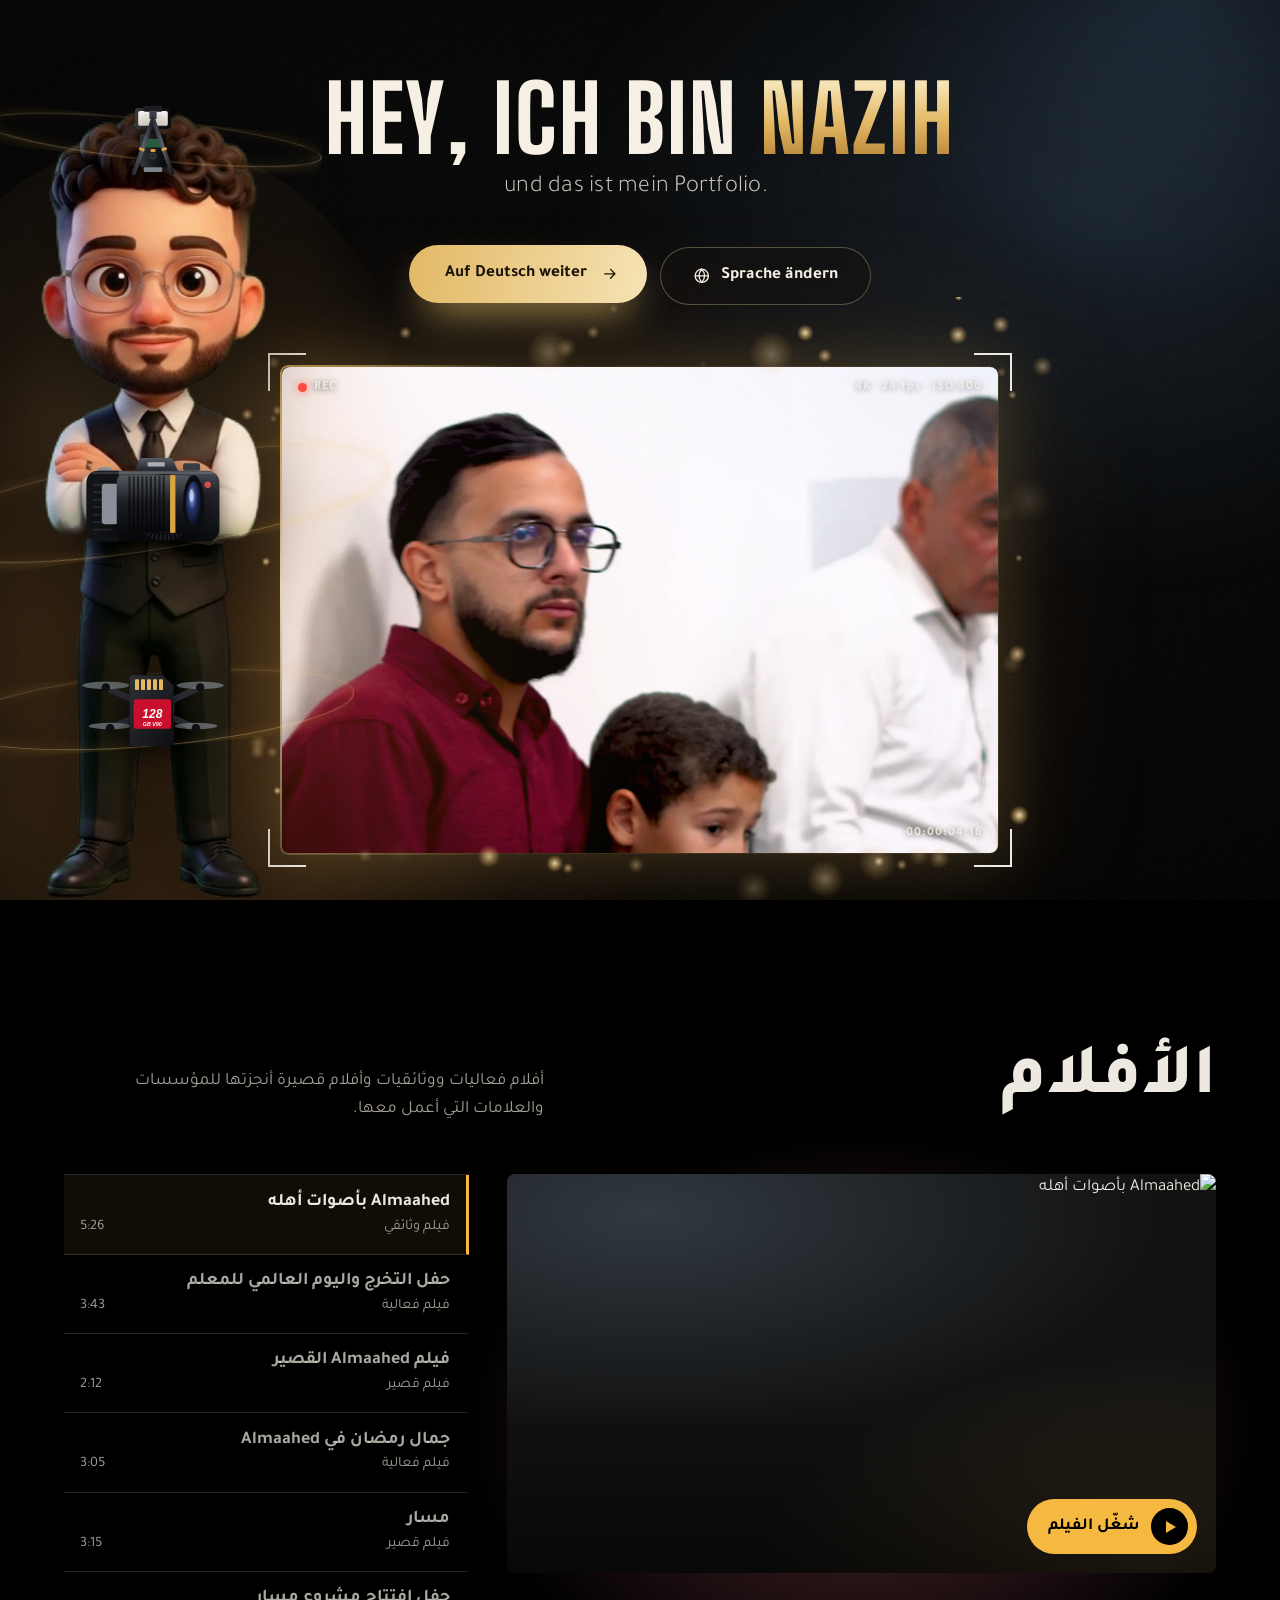
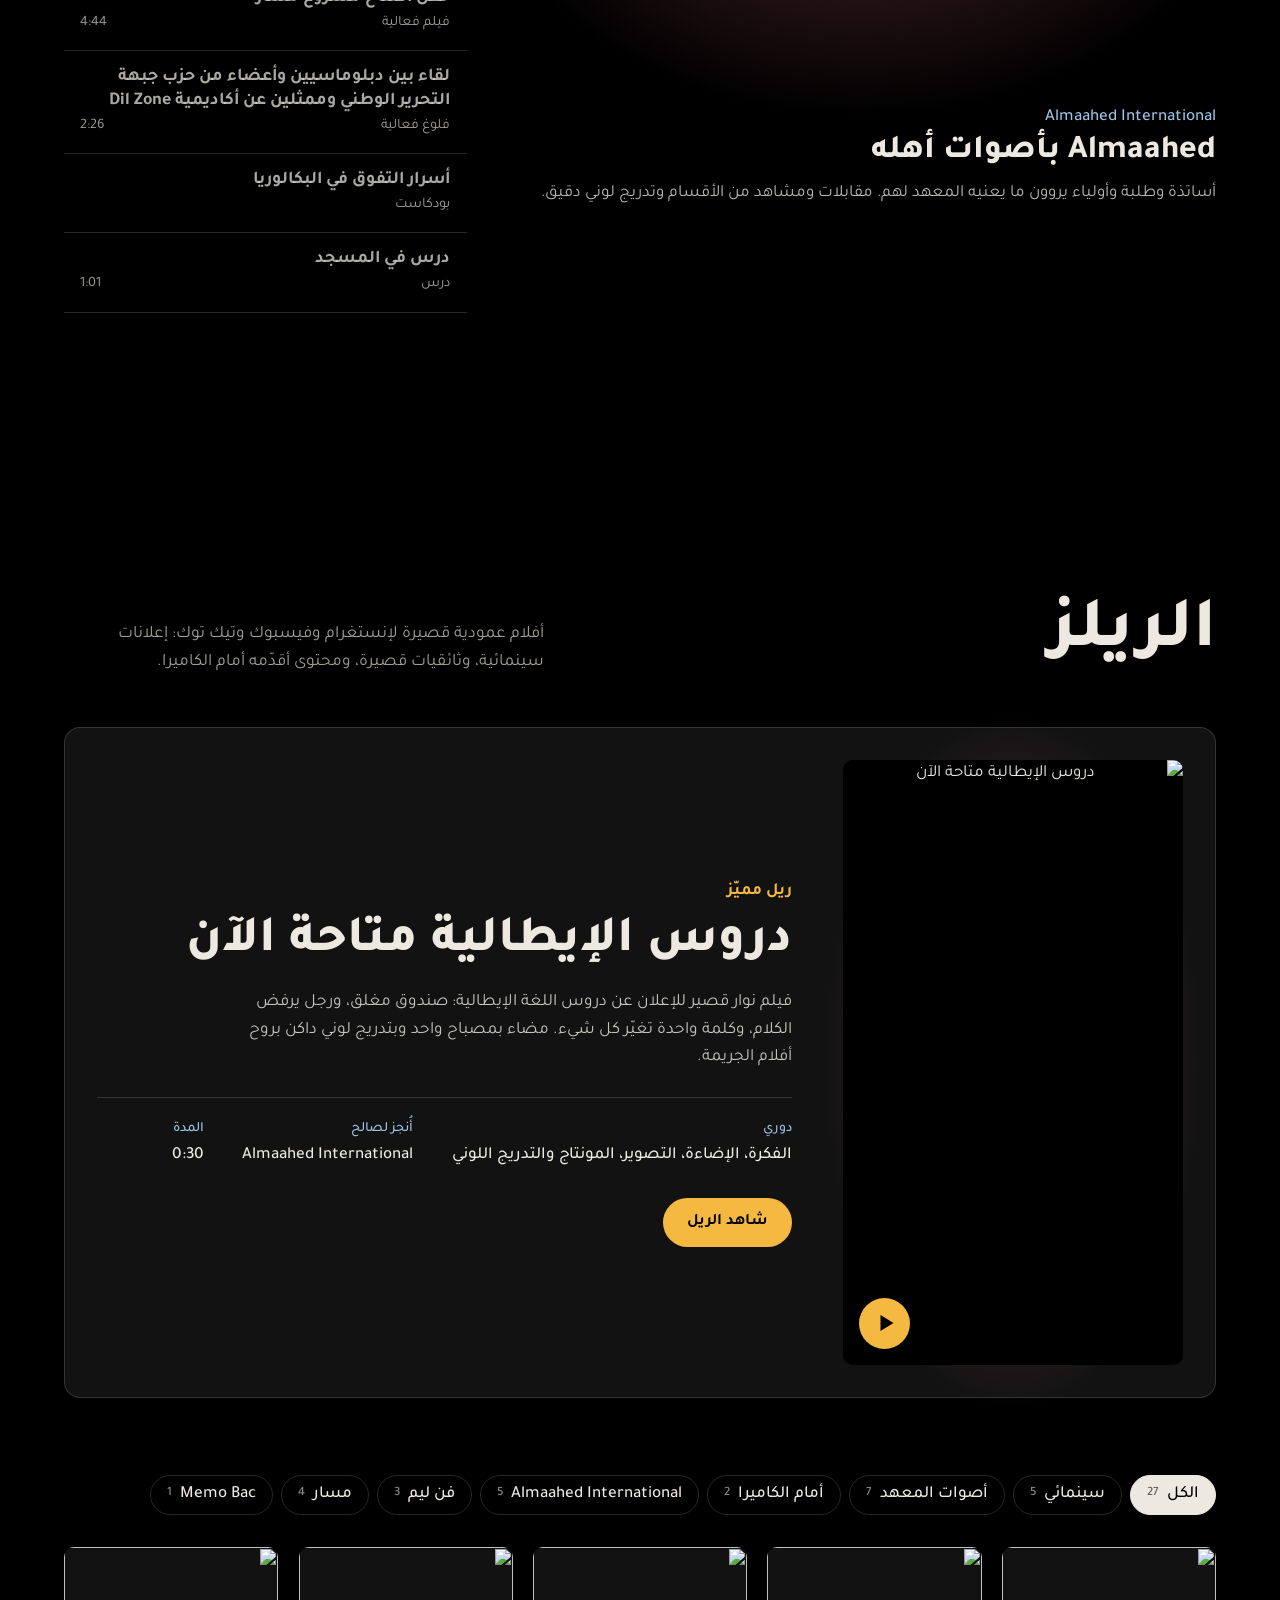
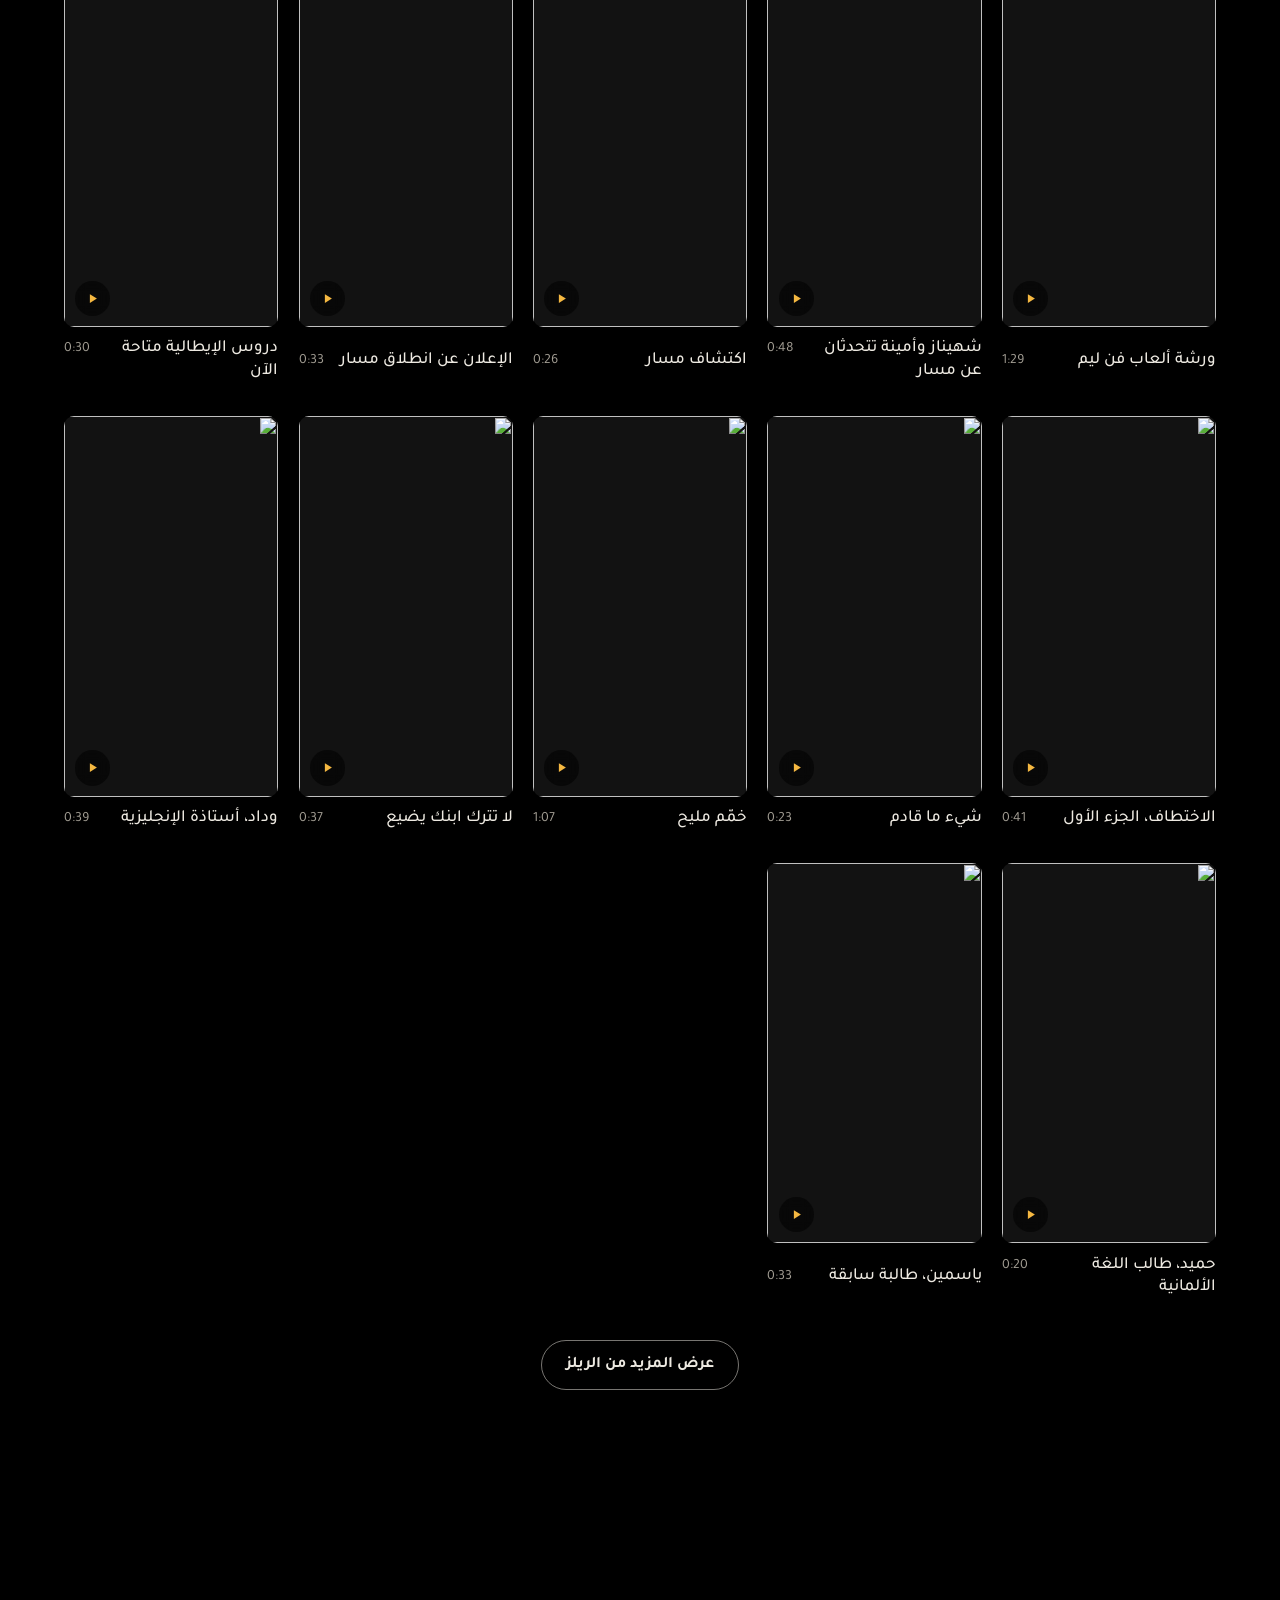
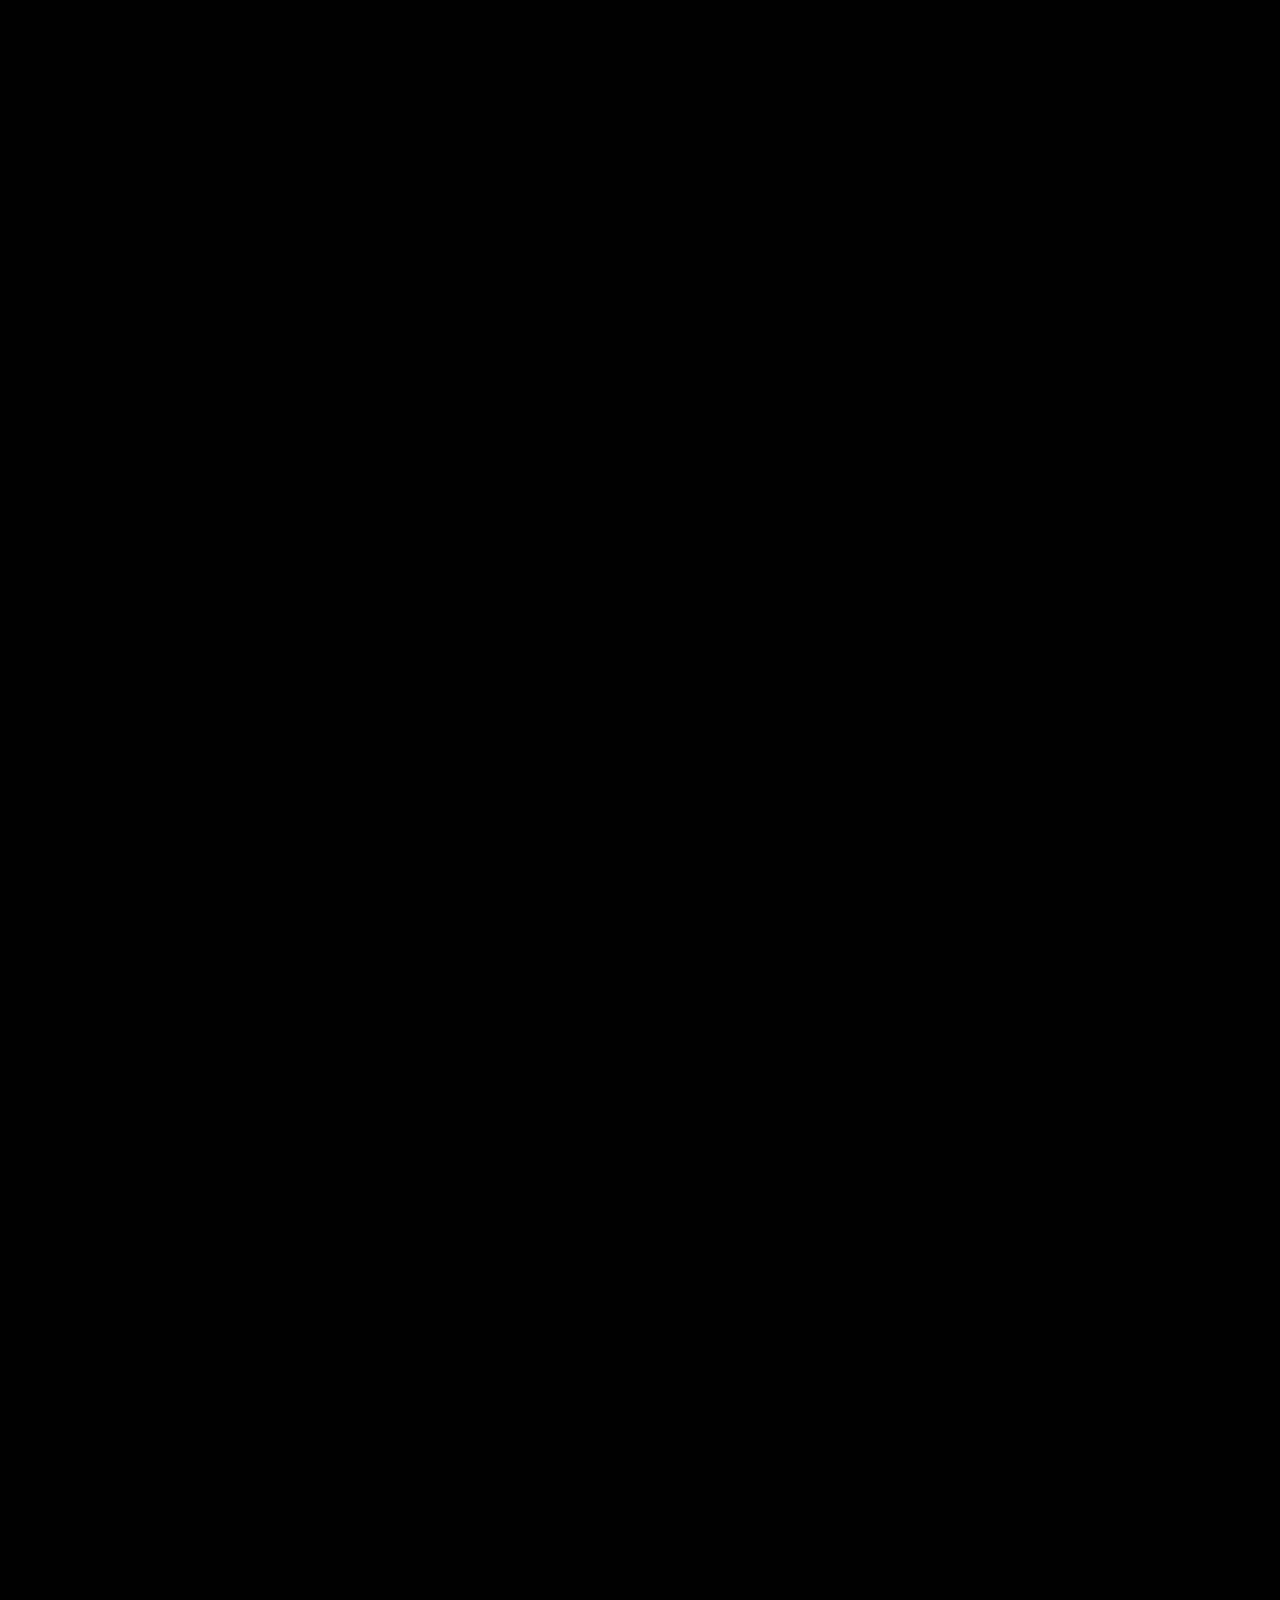
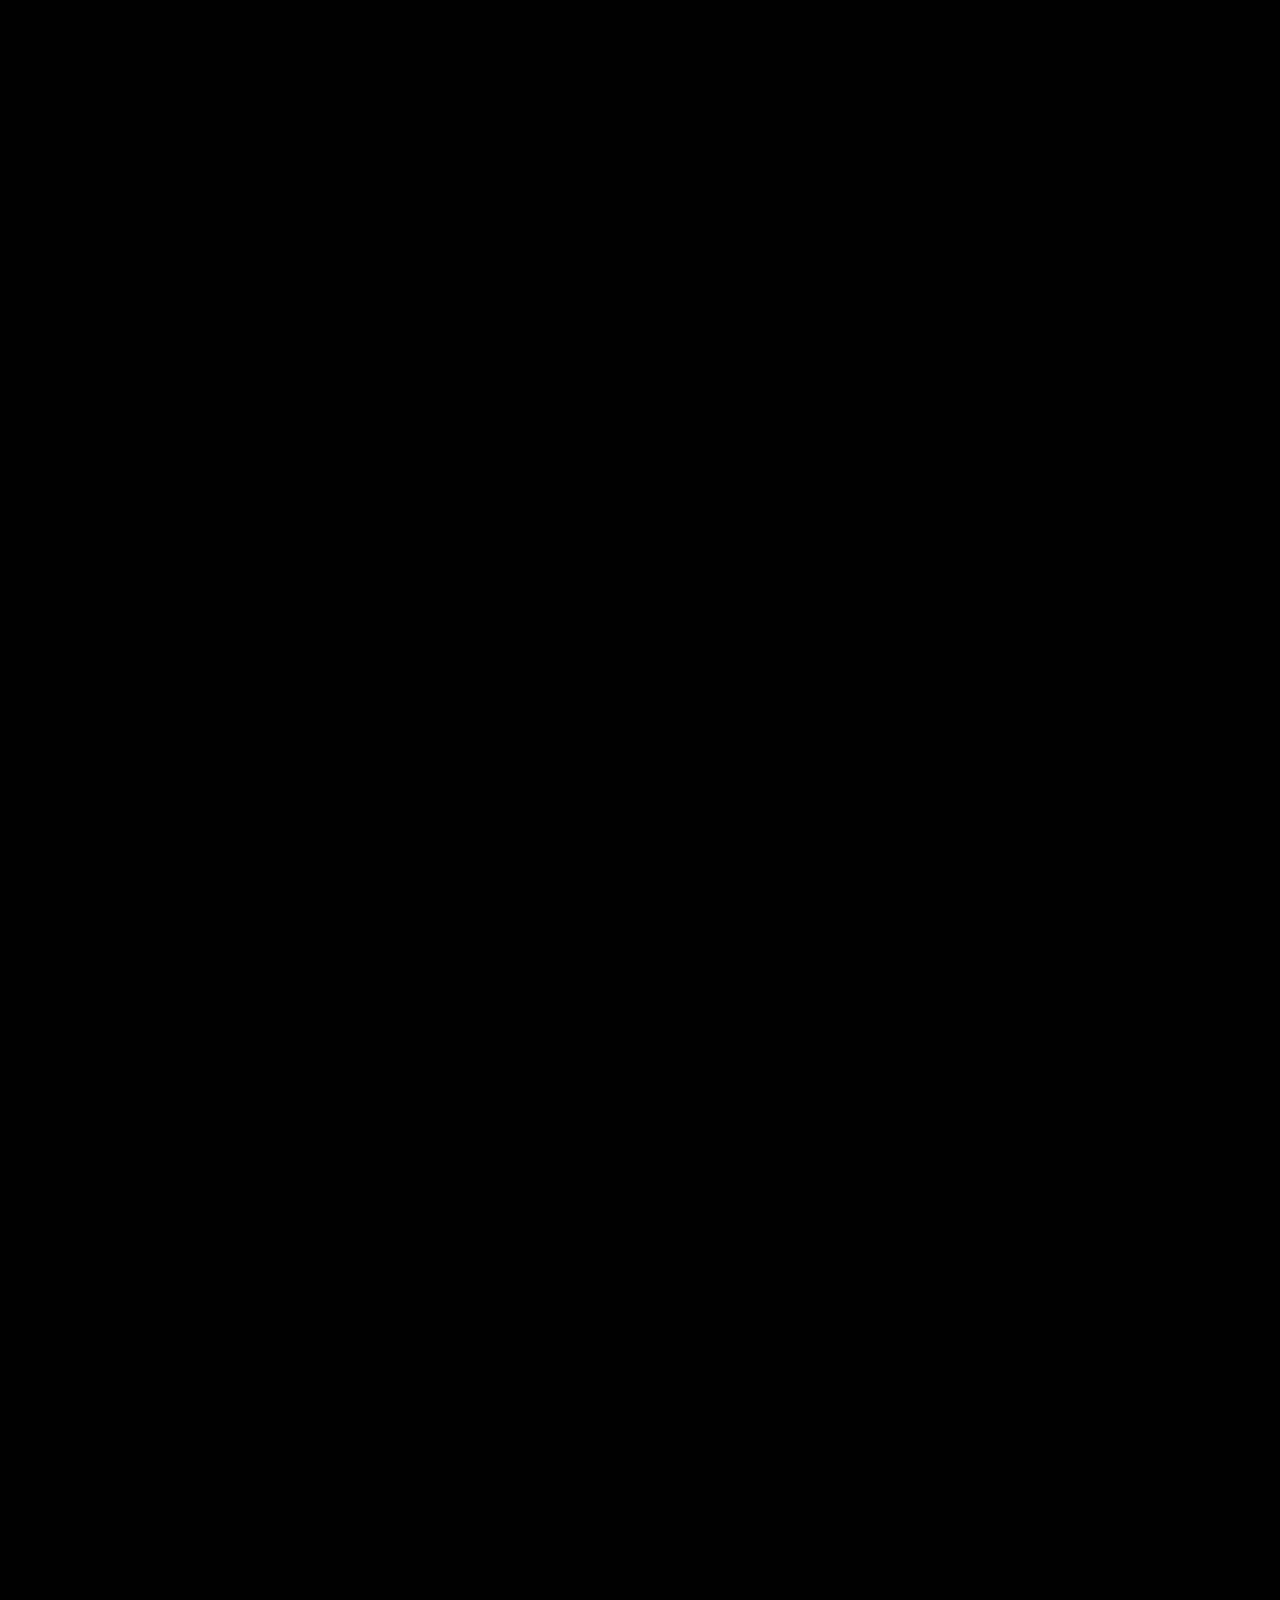
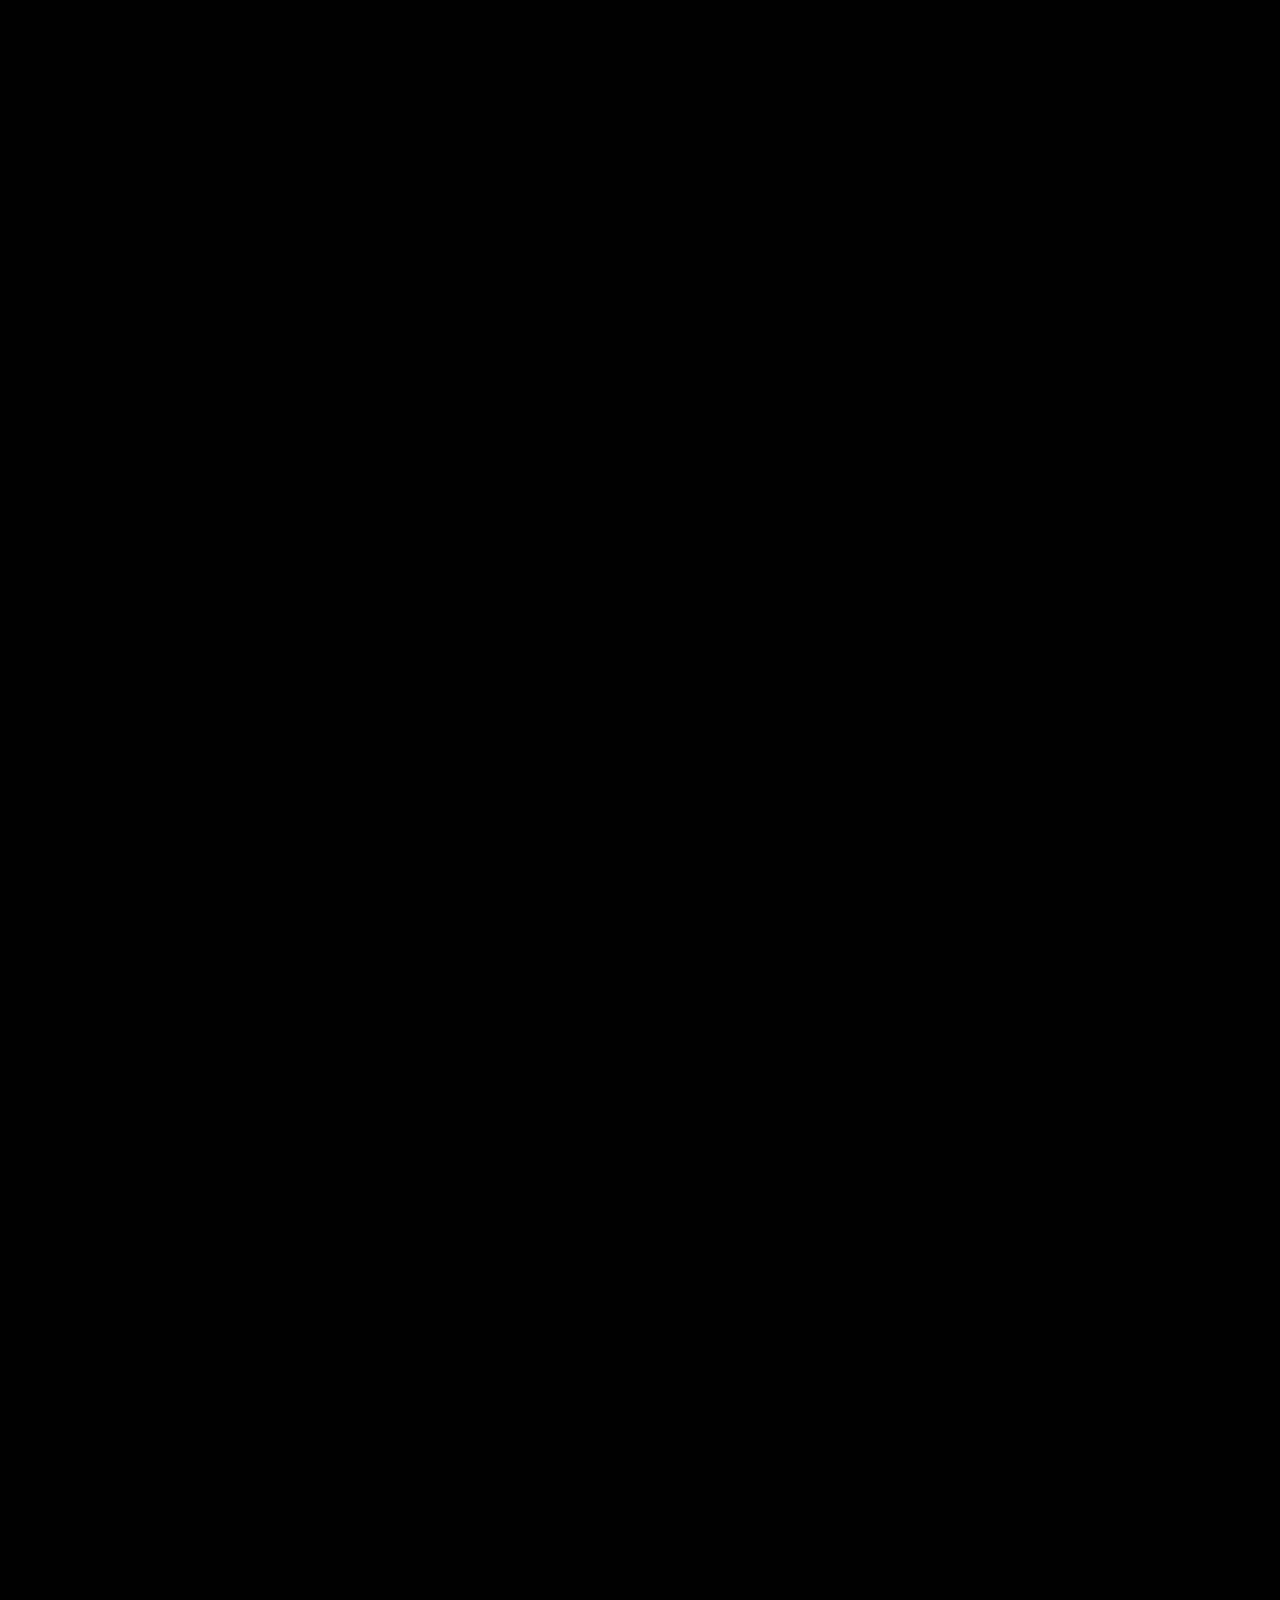
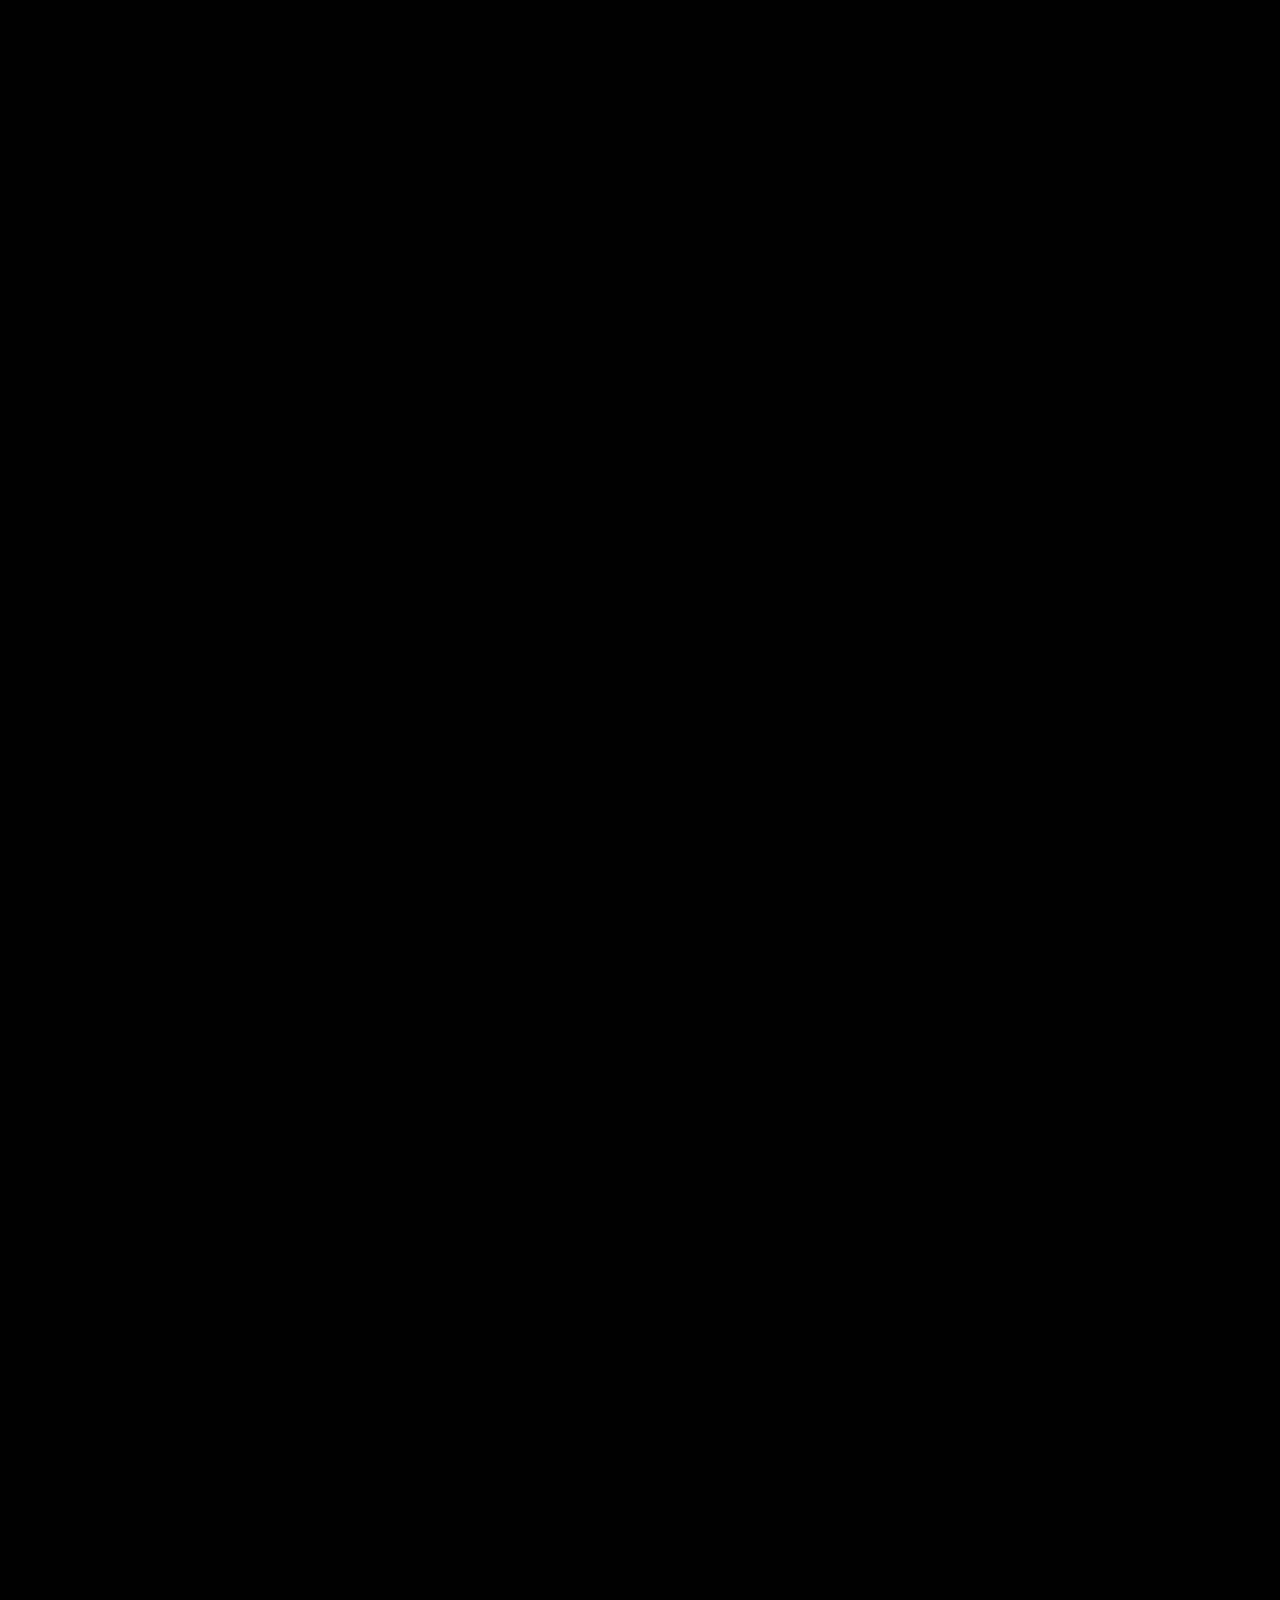
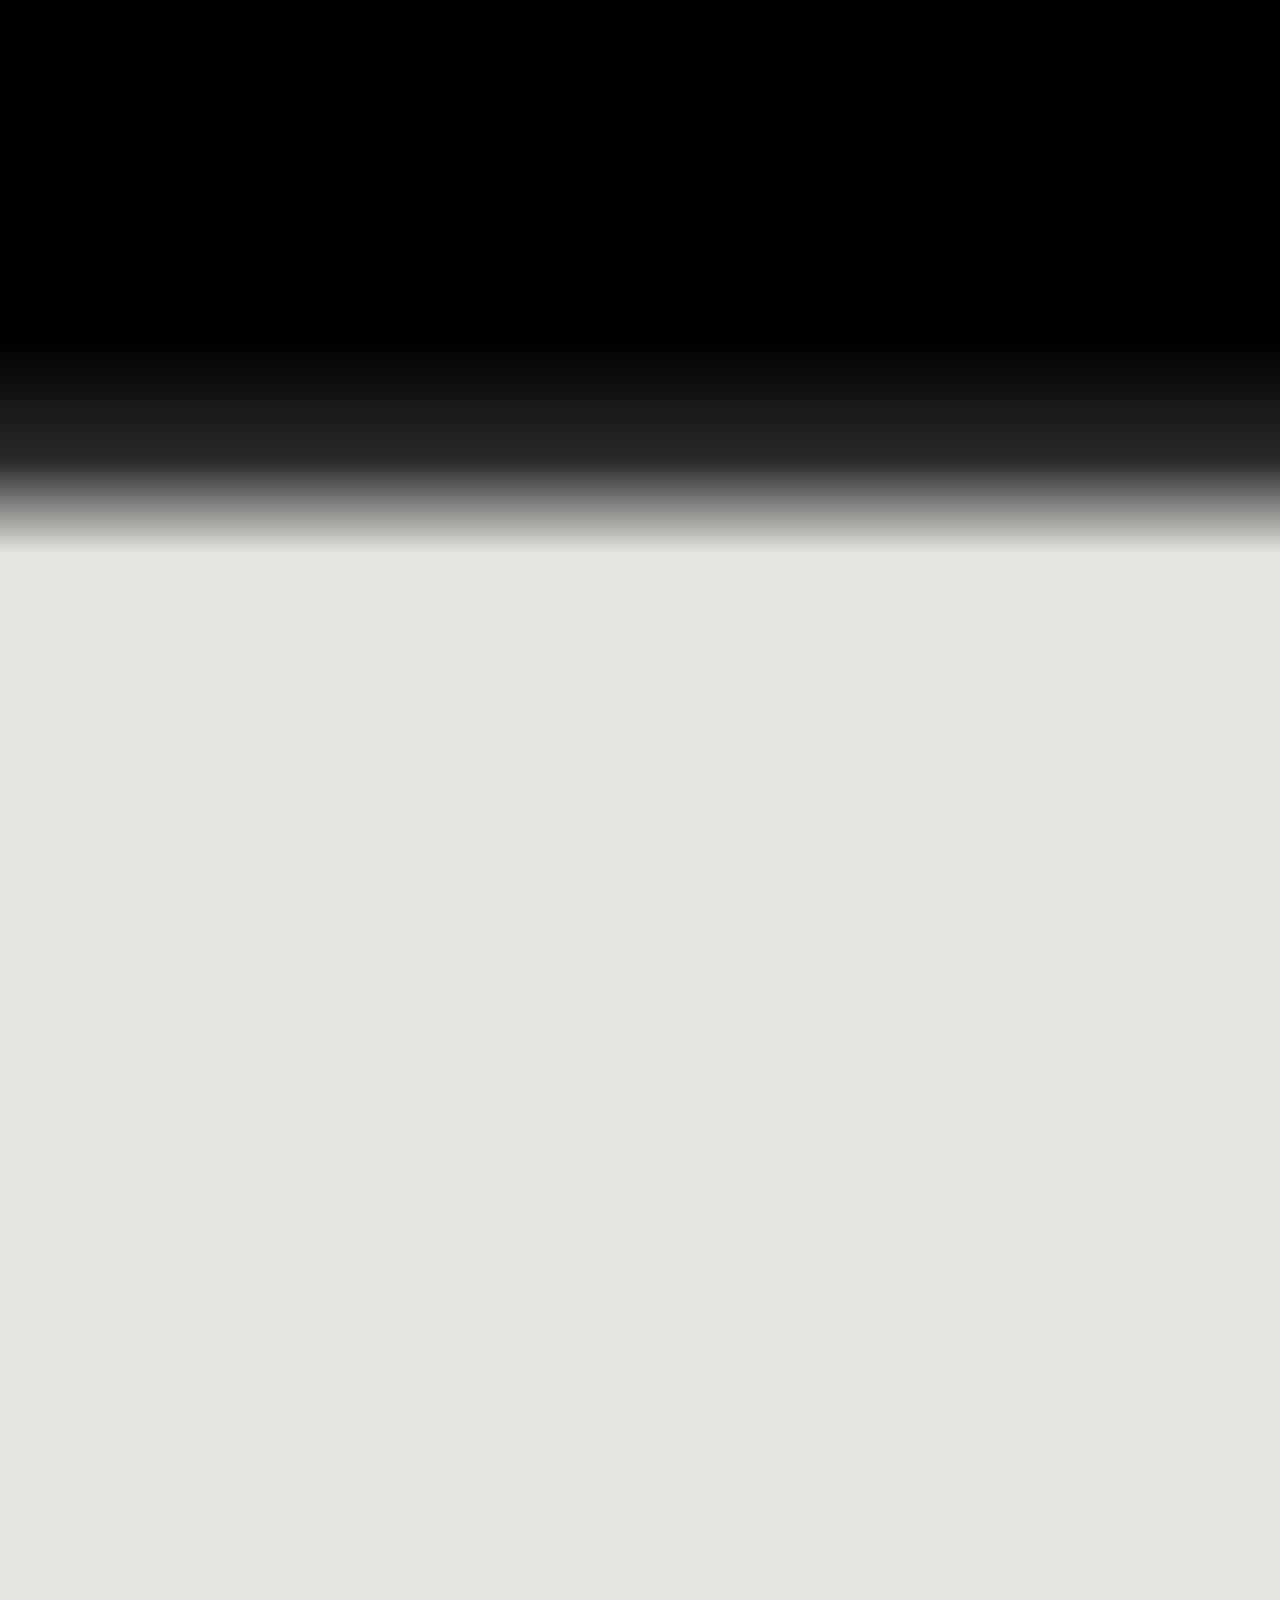
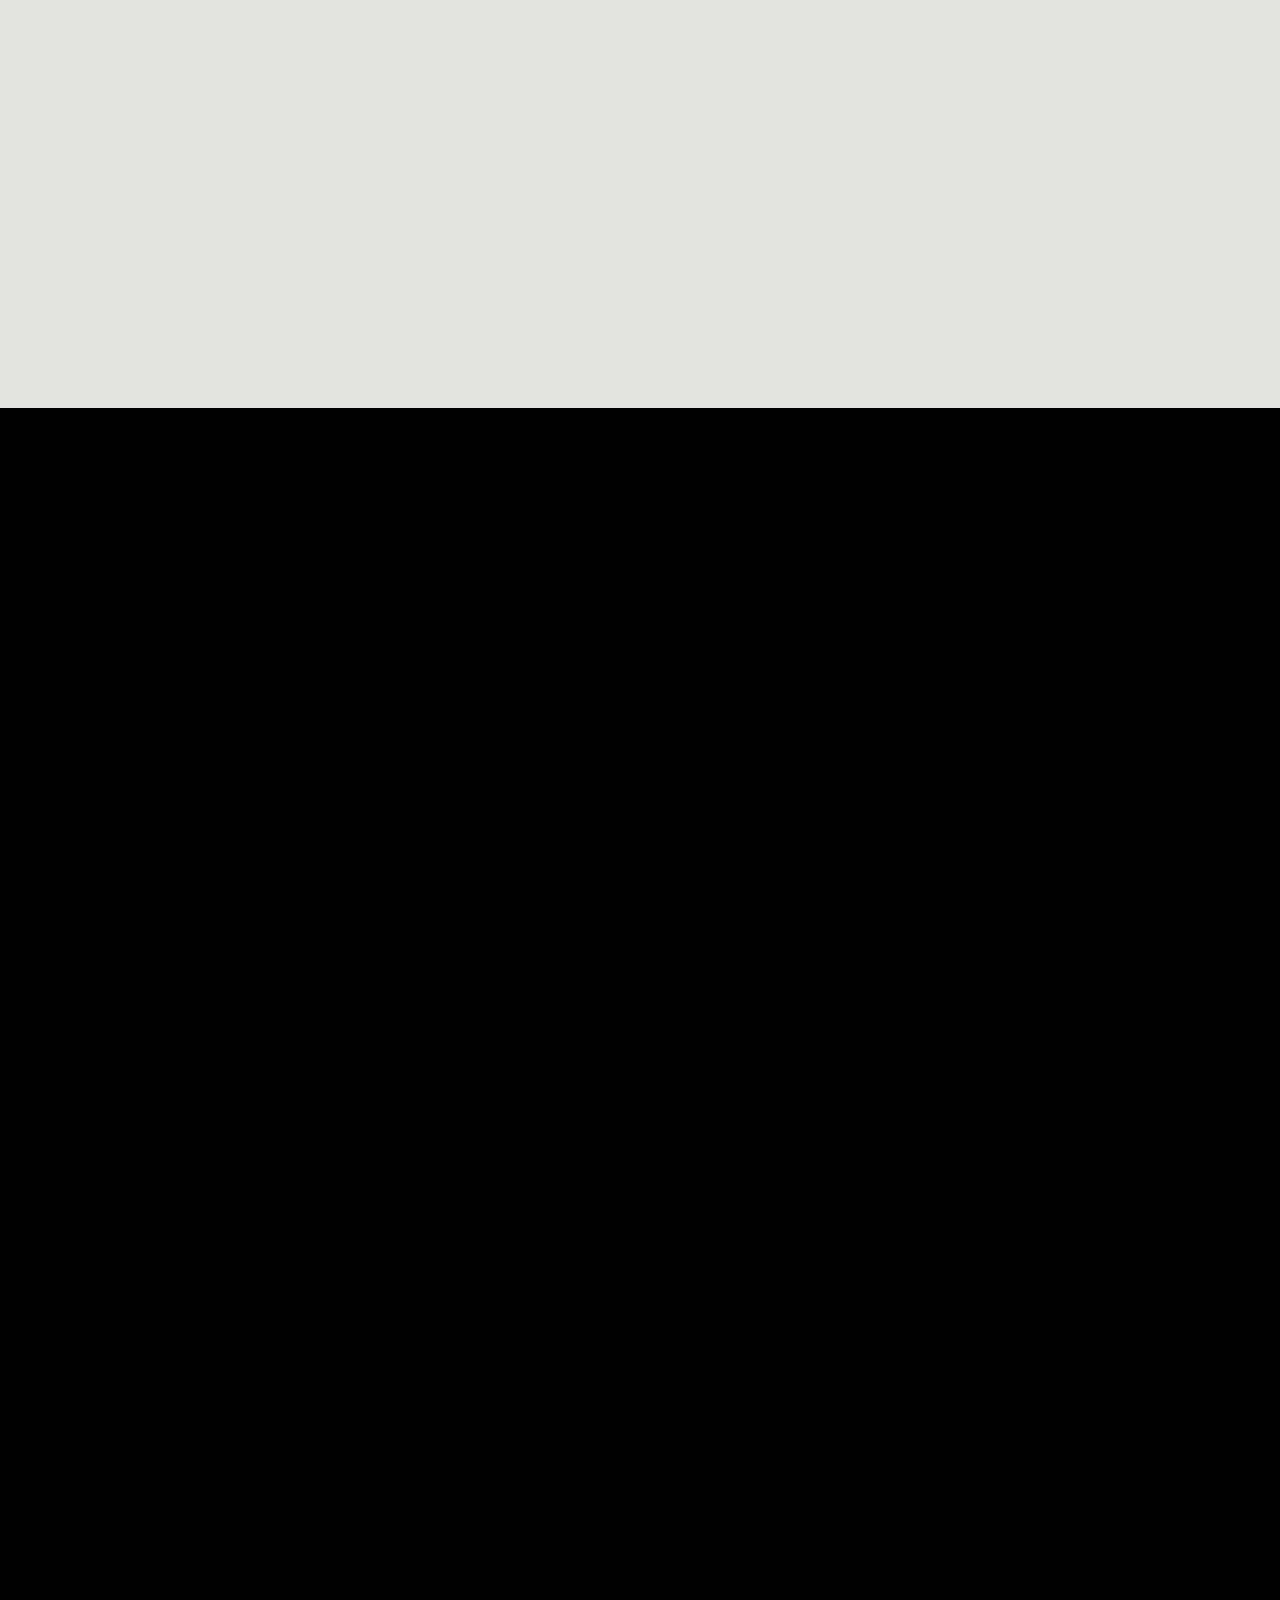
==== commit a8cc8dc5: "Mini's speech bubble sits lower, at the level of his open hand Co-Authored-By: Claude Opus 5.5 <nore" ====
--- a/ar/index.html
+++ b/ar/index.html
@@ -27,7 +27,7 @@
 <link rel="preconnect" href="https://fonts.googleapis.com">
 <link rel="preconnect" href="https://fonts.gstatic.com" crossorigin>
 <link href="https://fonts.googleapis.com/css2?family=Big+Shoulders+Display:wght@600;800&family=Tajawal:wght@300;400;500;700;800&display=swap" rel="stylesheet">
-<link rel="stylesheet" href="../assets/css/style.css?v=46480be5">
+<link rel="stylesheet" href="../assets/css/style.css?v=3bcd8350">
 <script src="../assets/js/lang-detect.js?v=fd90d918"></script>
 </head>
 <body class="is-gated">
--- a/assets/css/style.css
+++ b/assets/css/style.css
@@ -1568,7 +1568,7 @@
 
 /* the speech bubble comes out of his mouth: centred on his face height, a small tail pointing at him, and it grows
    from that side (it used to hang from a top corner, so it looked like it came from above him) */
-.buddy__say { top: 17%; translate: 0 -50%; border-radius: 14px; transform-origin: right center; overflow: visible; }
+.buddy__say { top: 34%; translate: 0 -50%; border-radius: 14px; transform-origin: right center; overflow: visible; }
 [dir="rtl"] .buddy__say { border-radius: 14px; transform-origin: left center; }
 .buddy__say::after { content: ''; position: absolute; top: 50%; inset-inline-end: -5px; width: 11px; height: 11px; margin-top: -5.5px;
   background: inherit; transform: rotate(45deg); border-radius: 2px; }
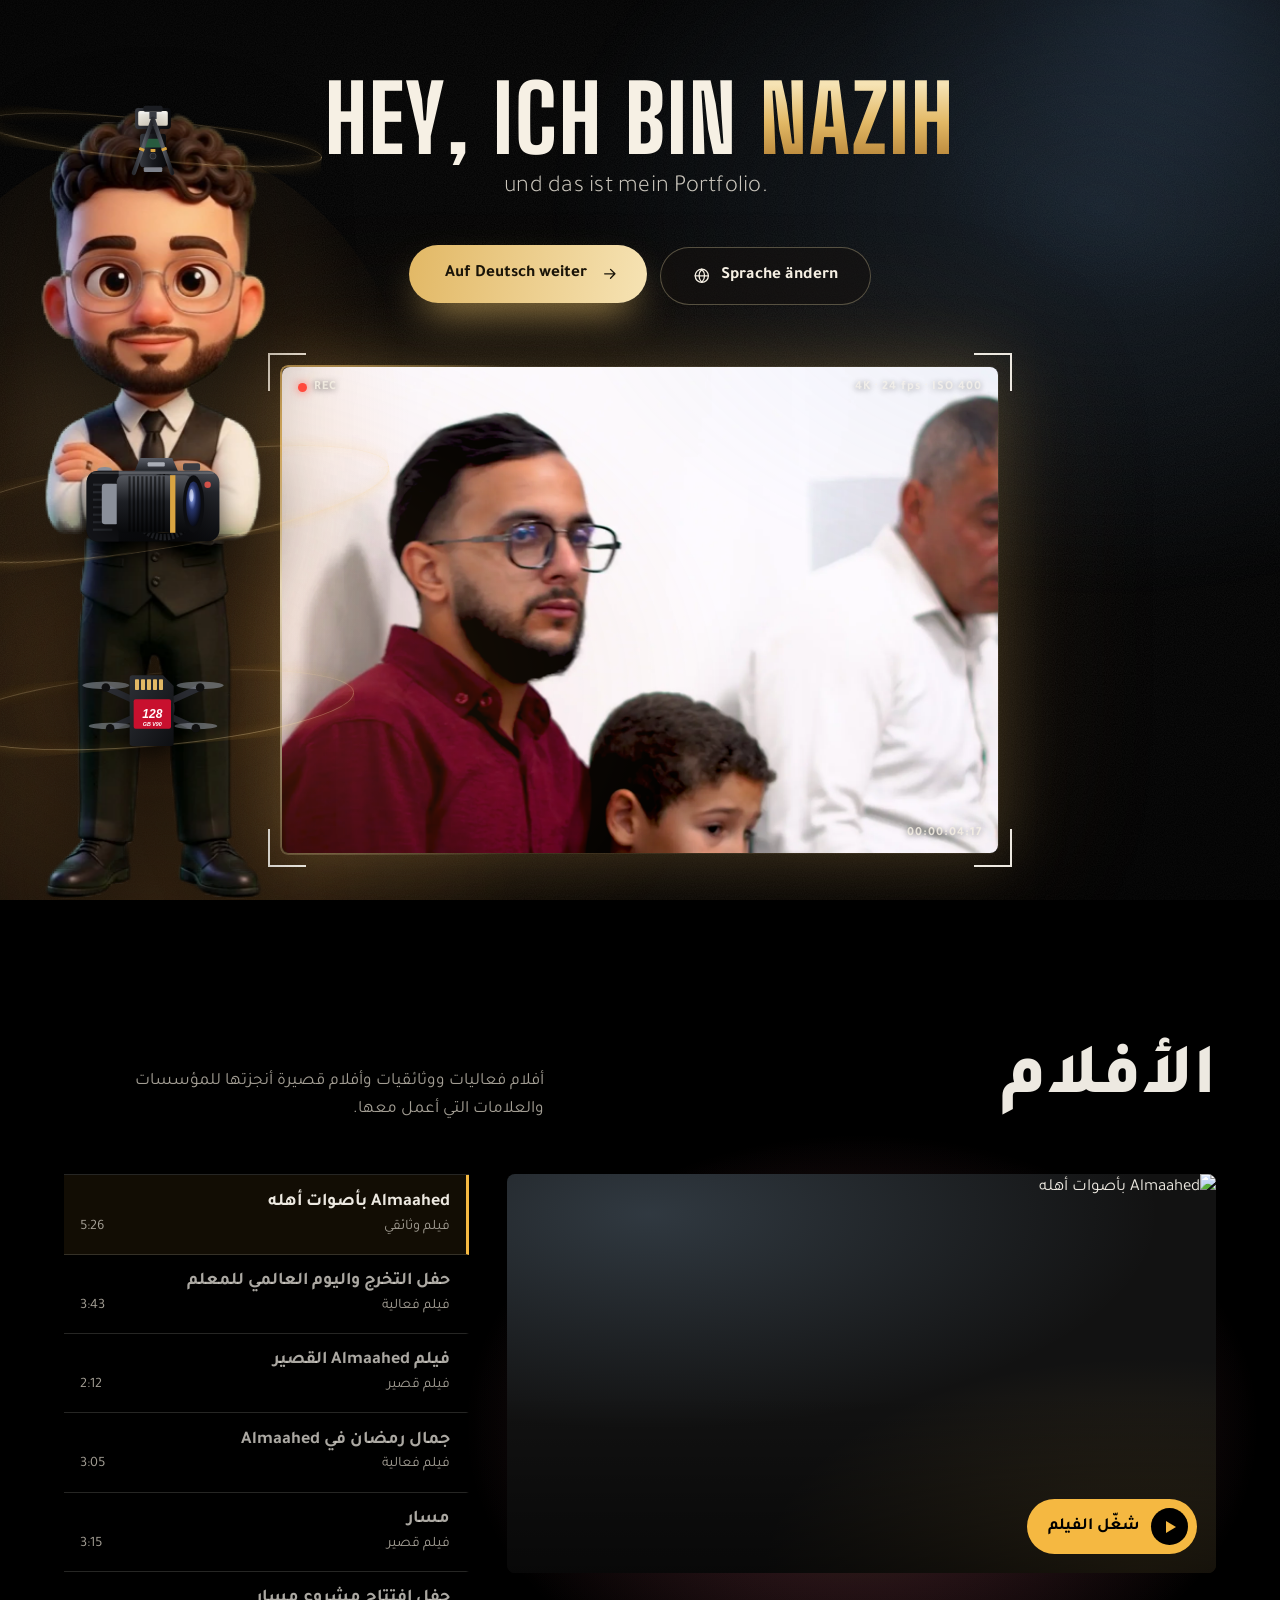
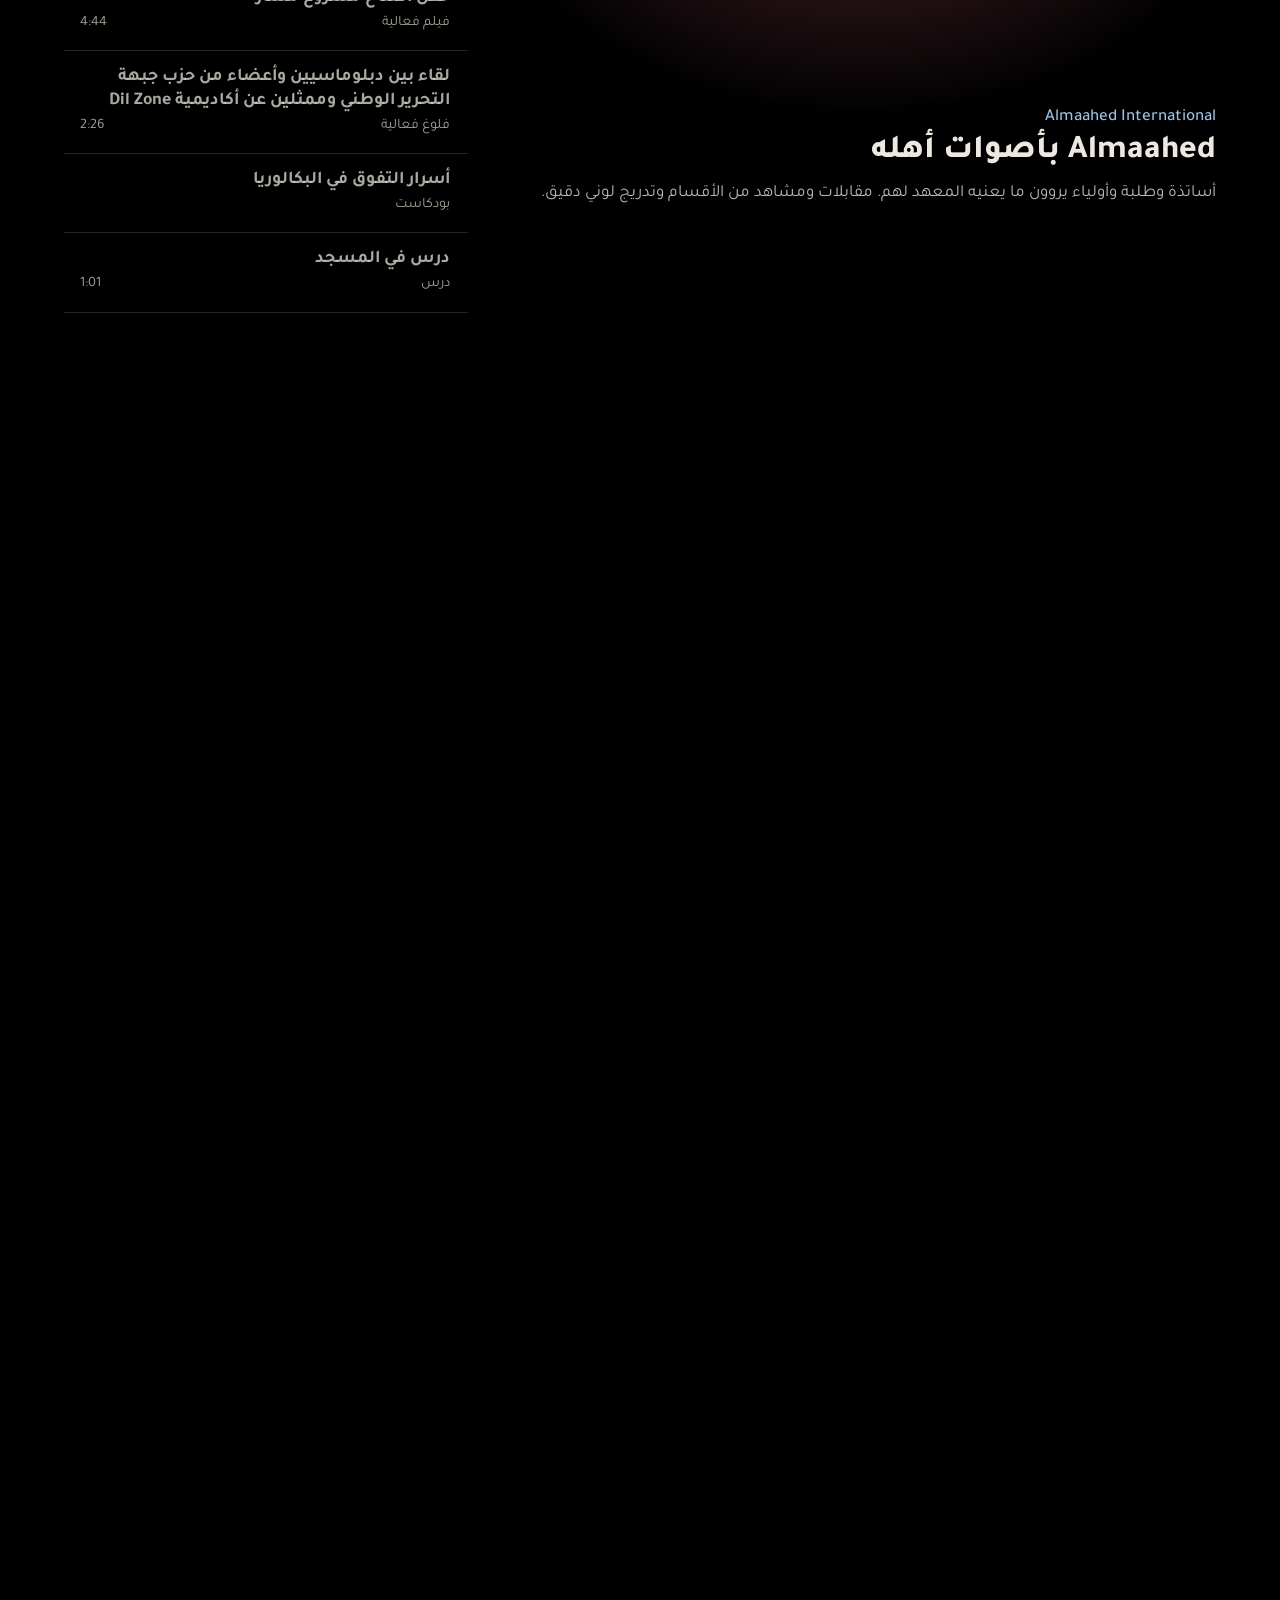
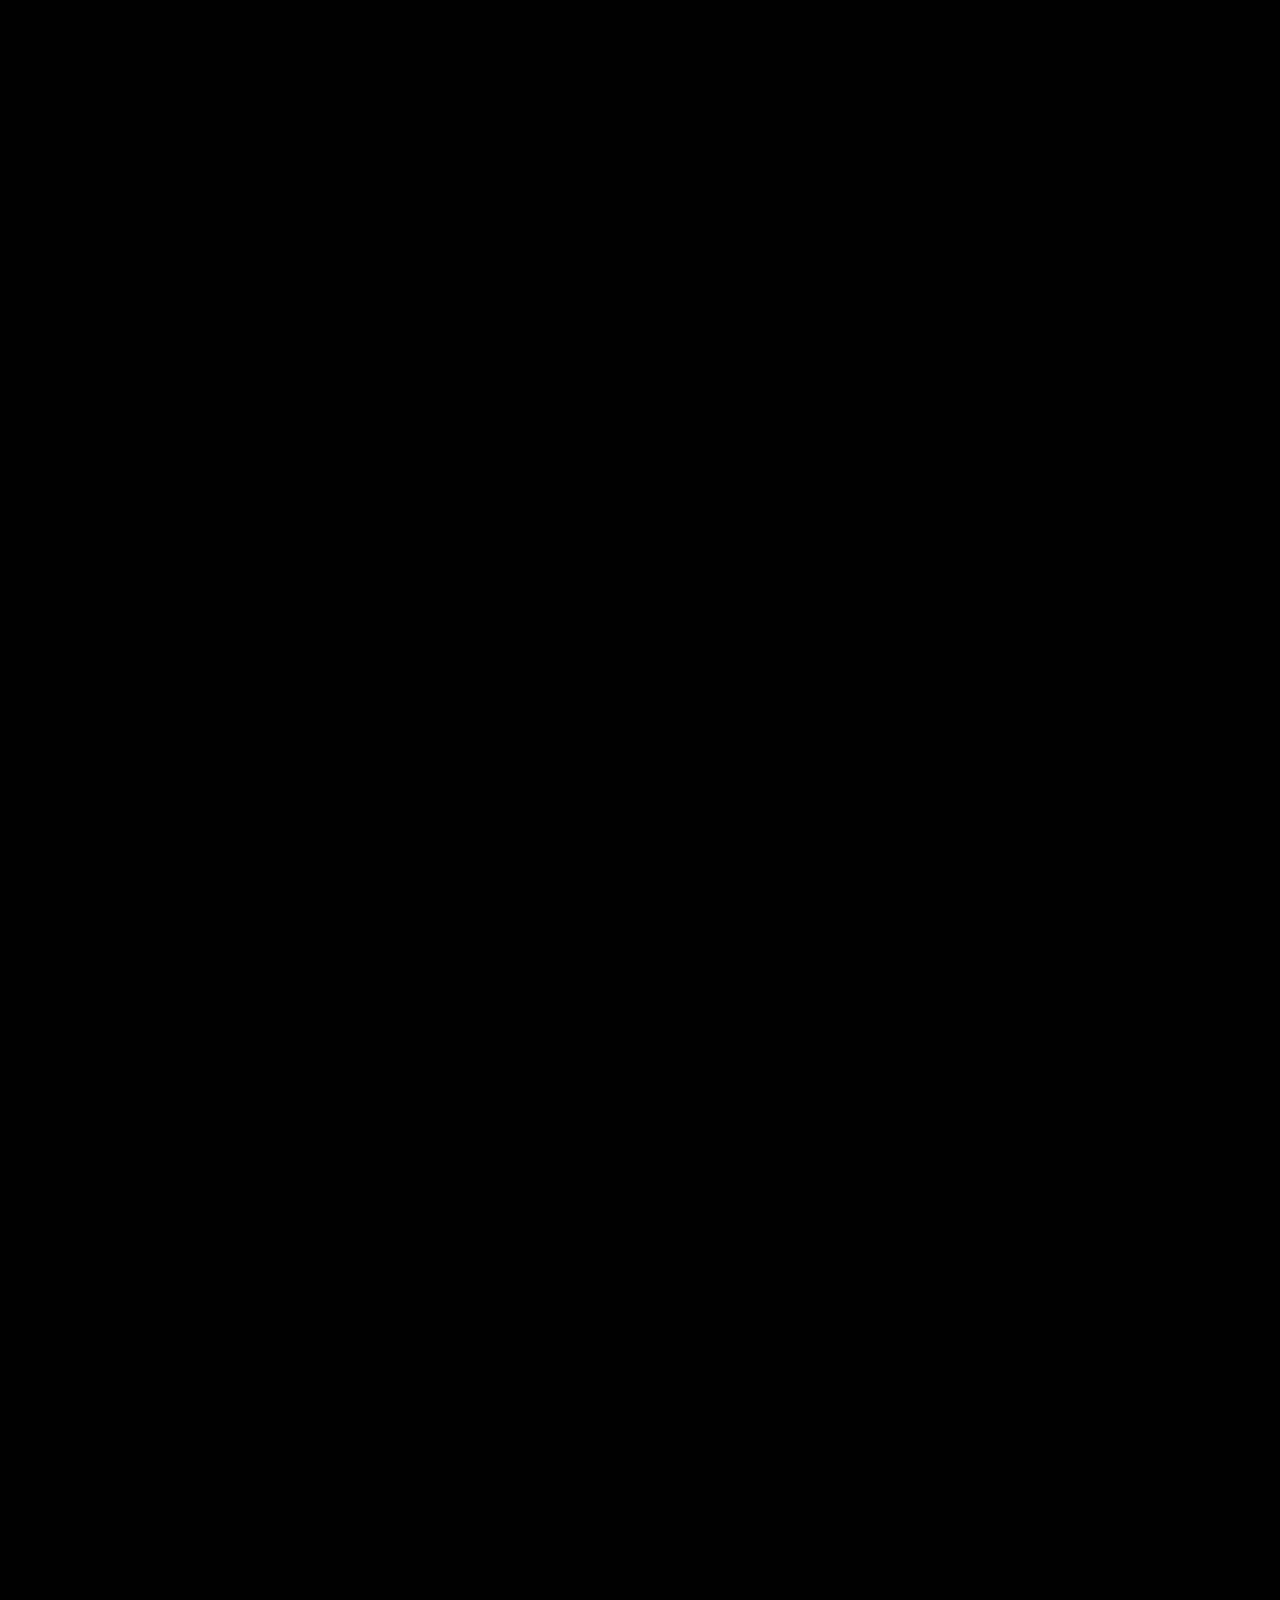
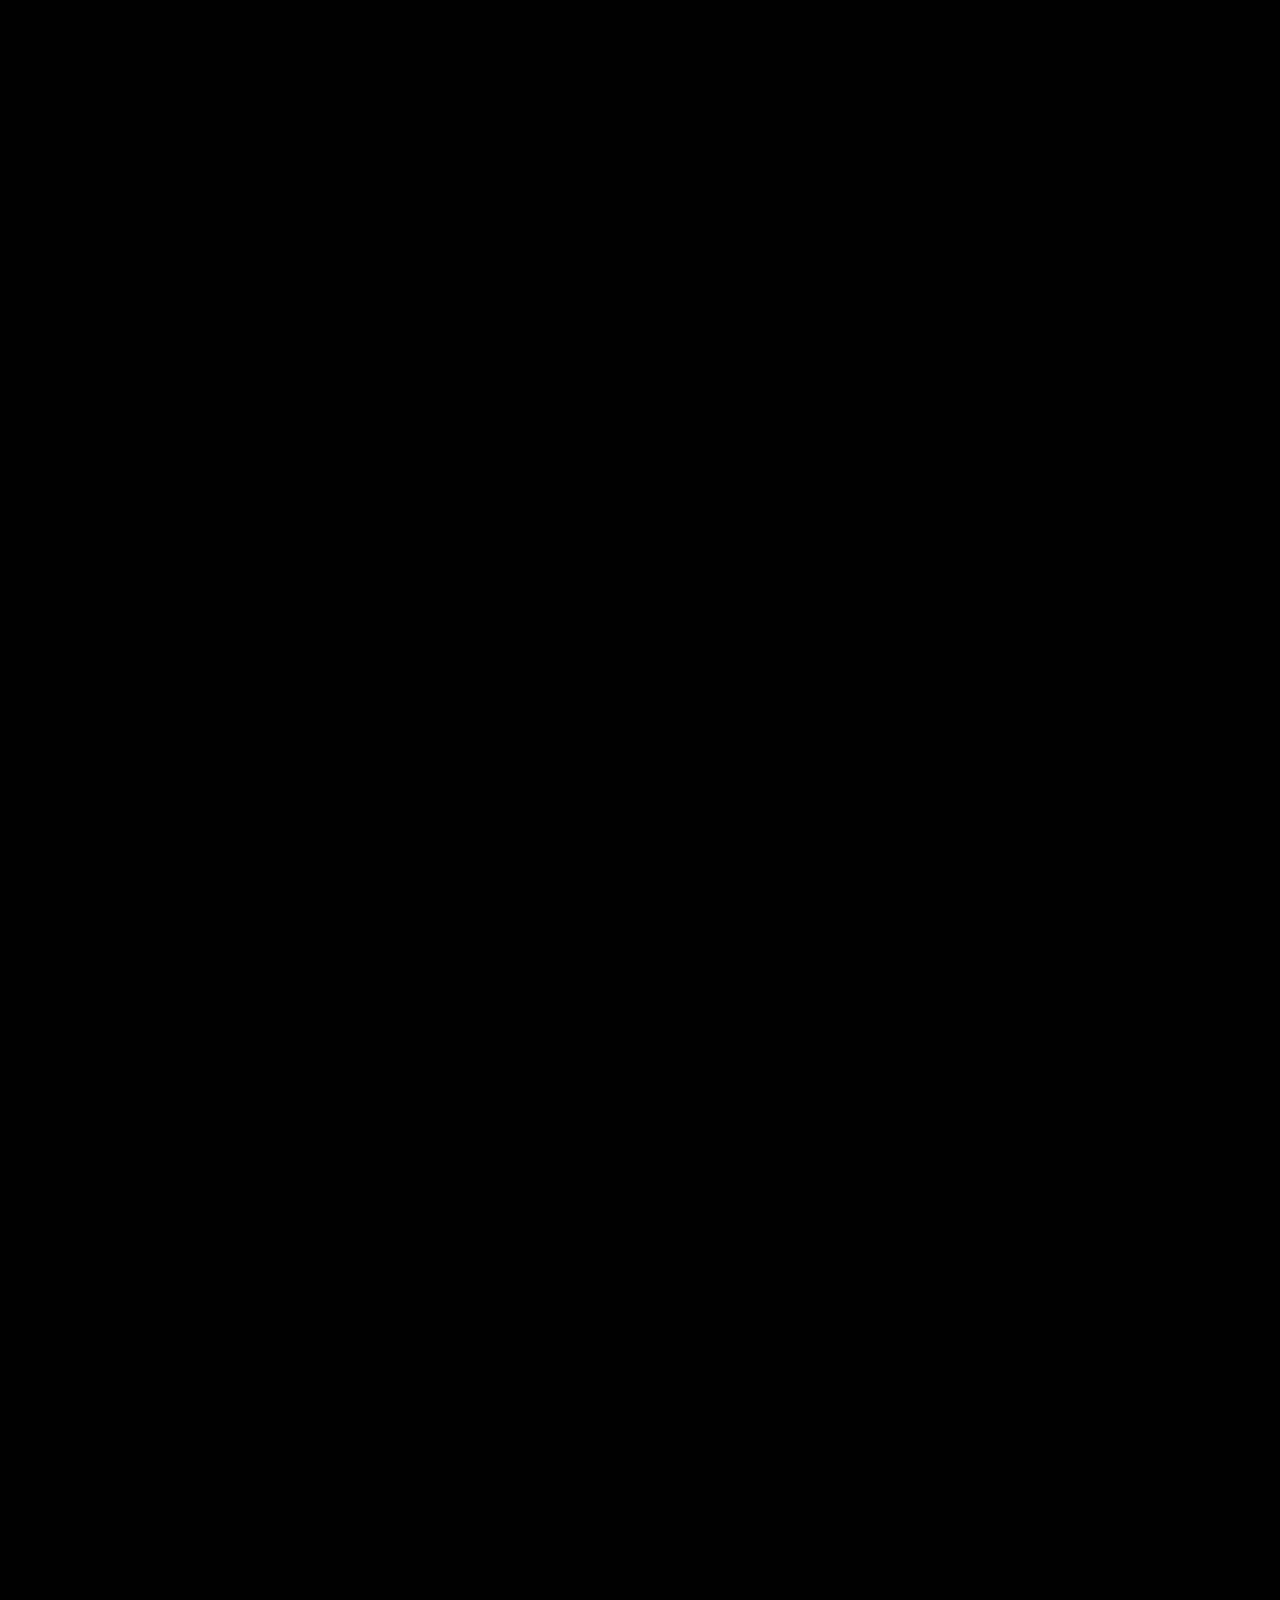
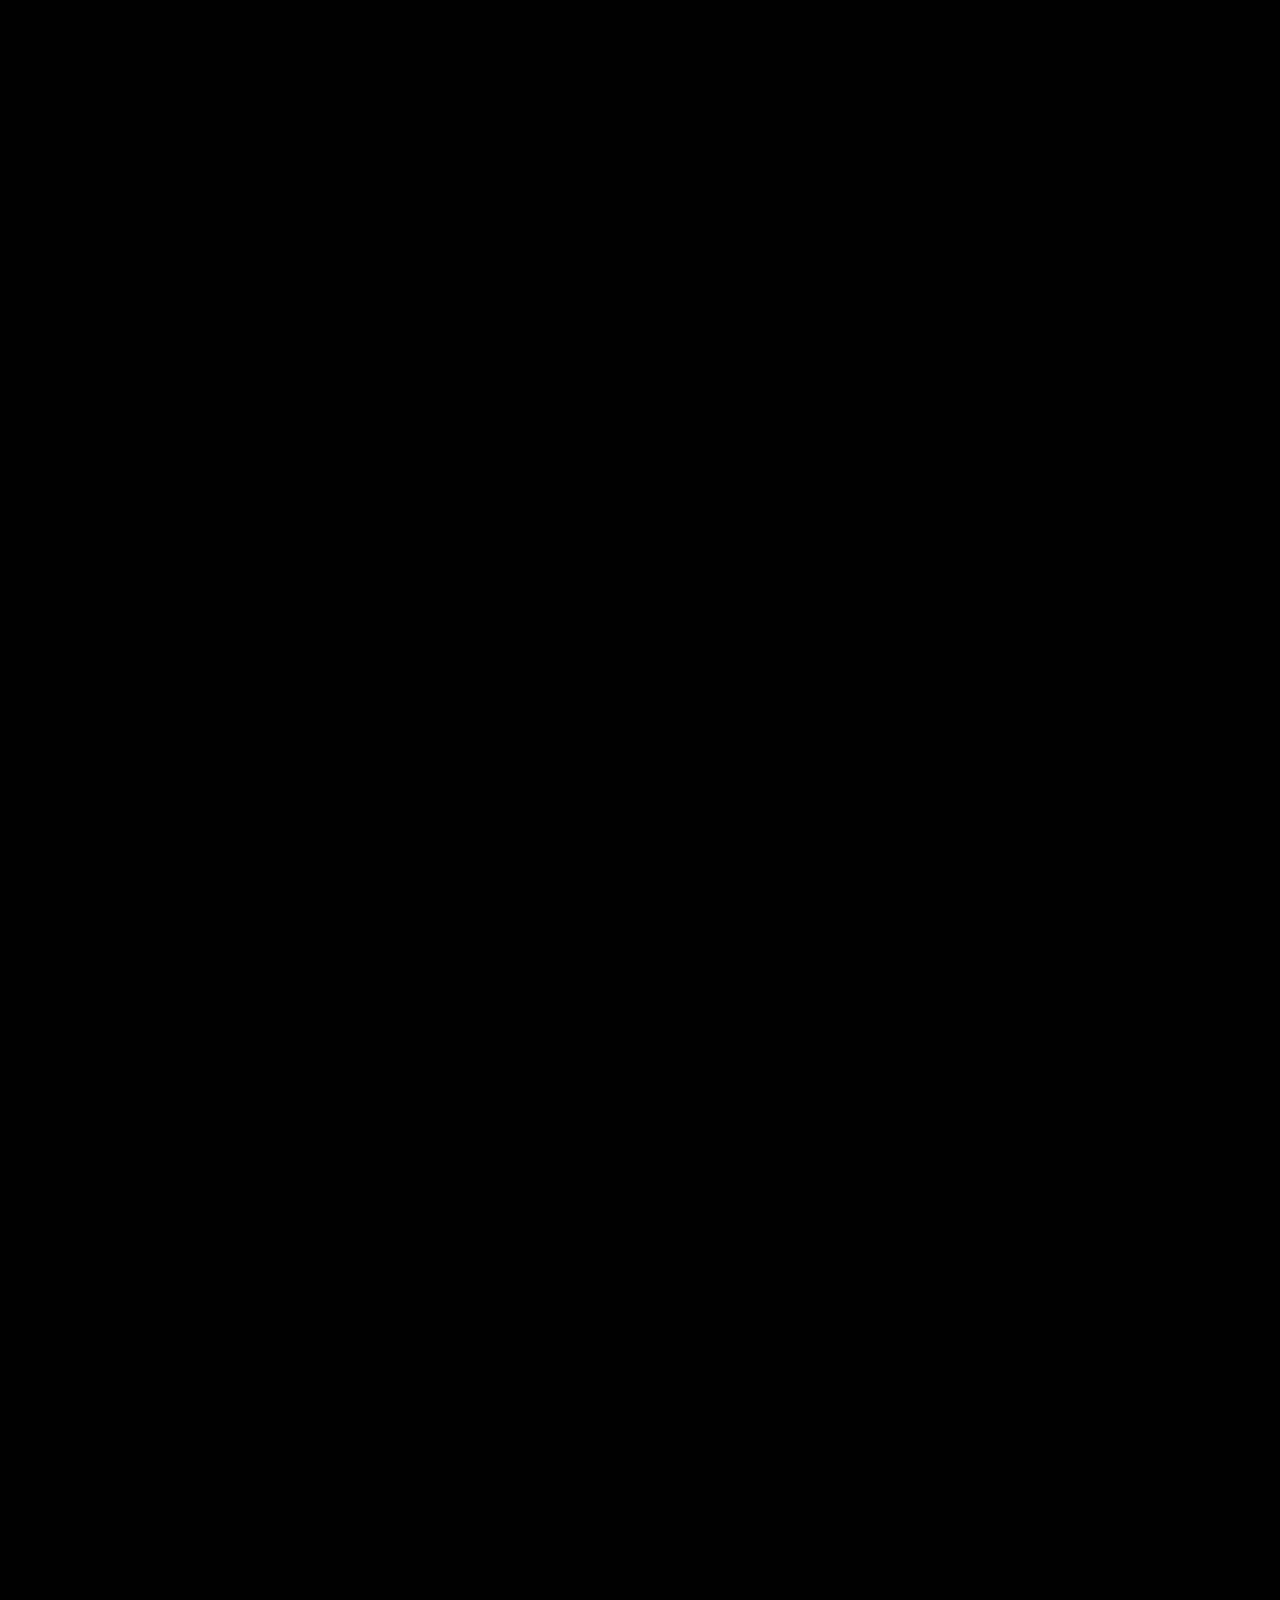
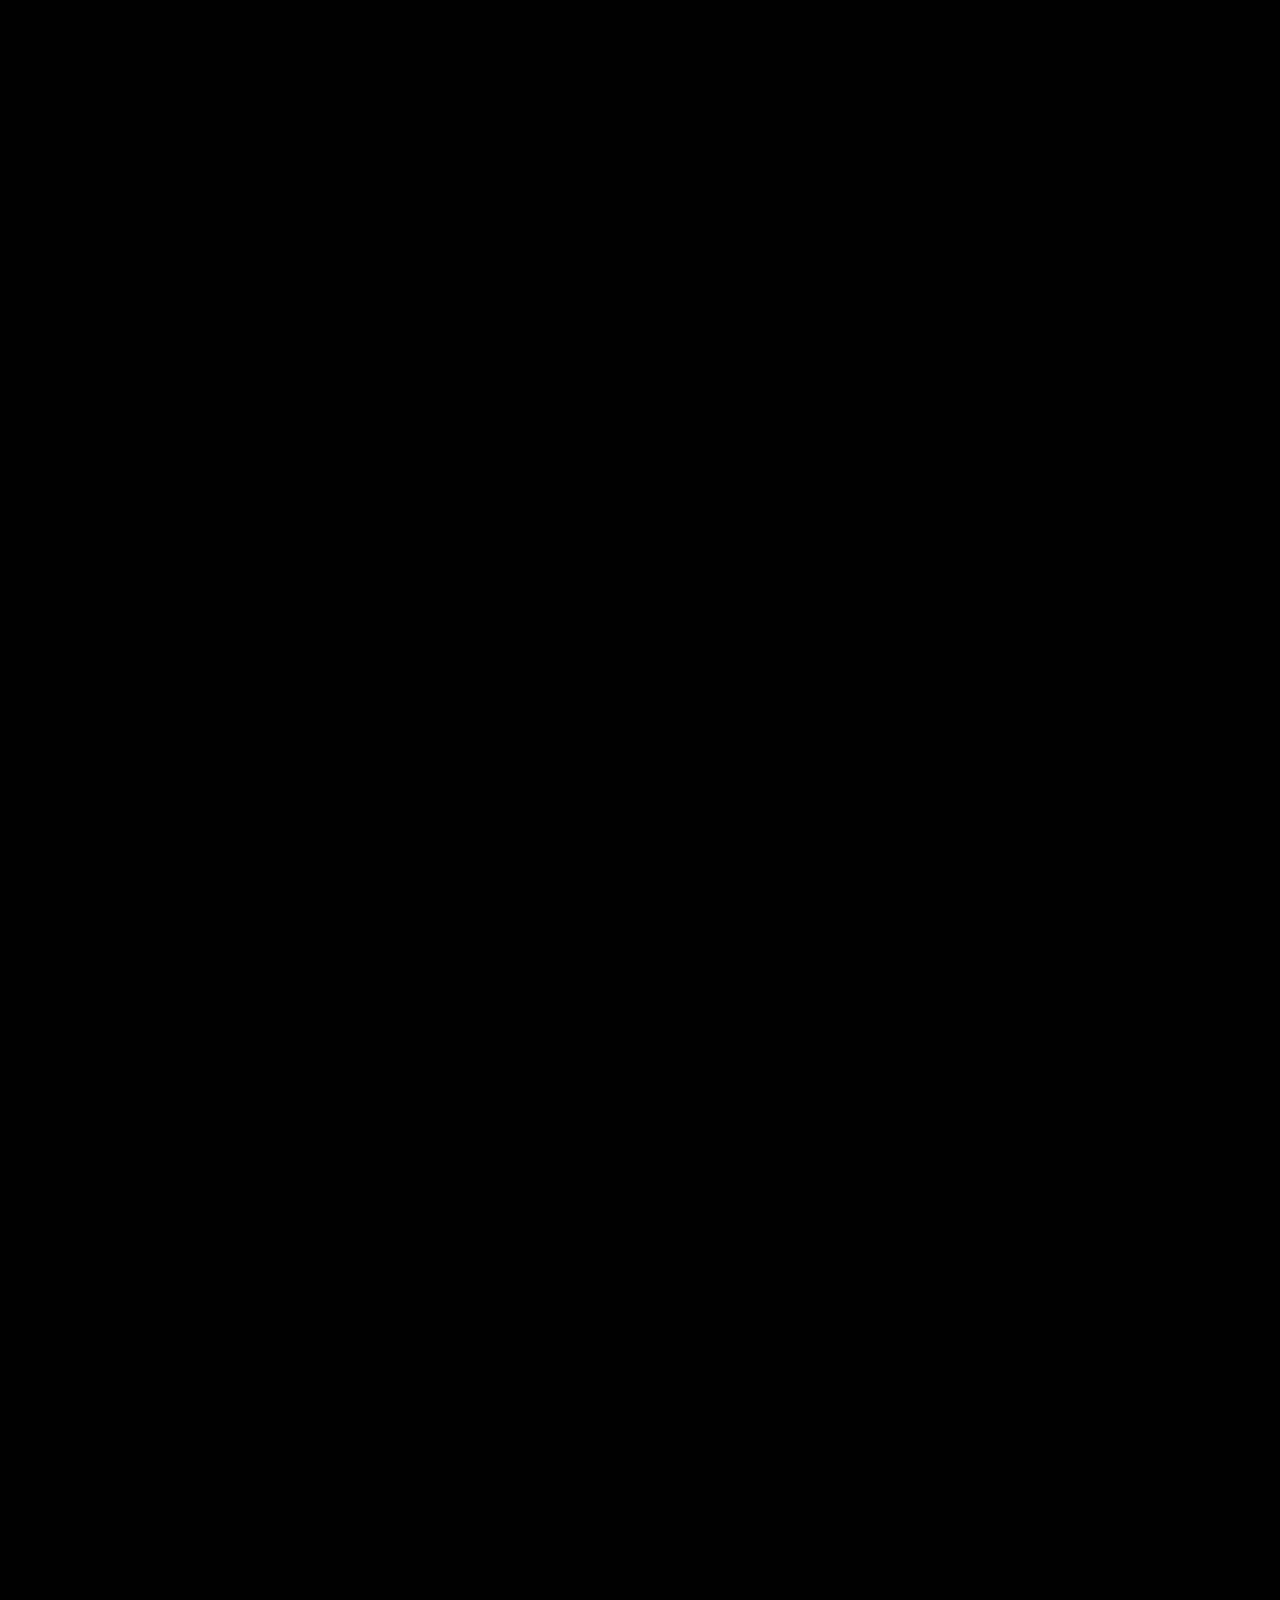
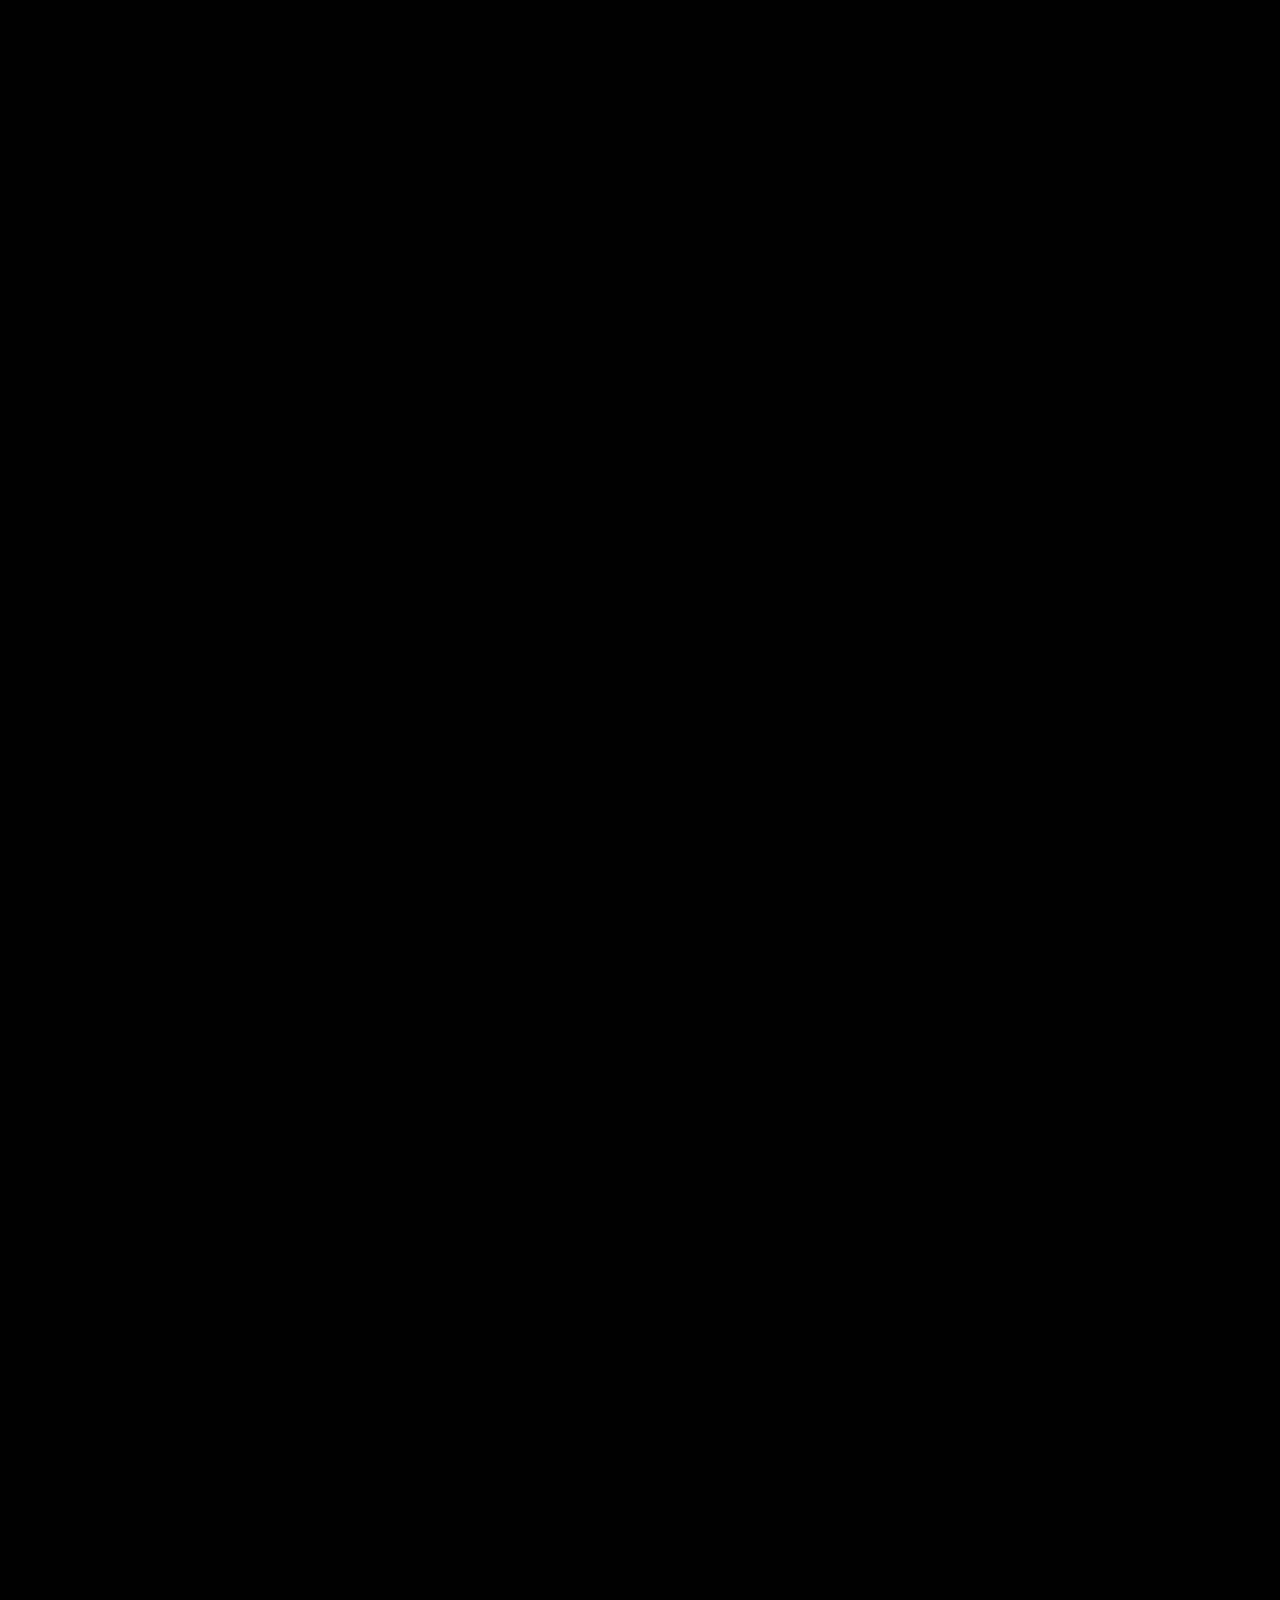
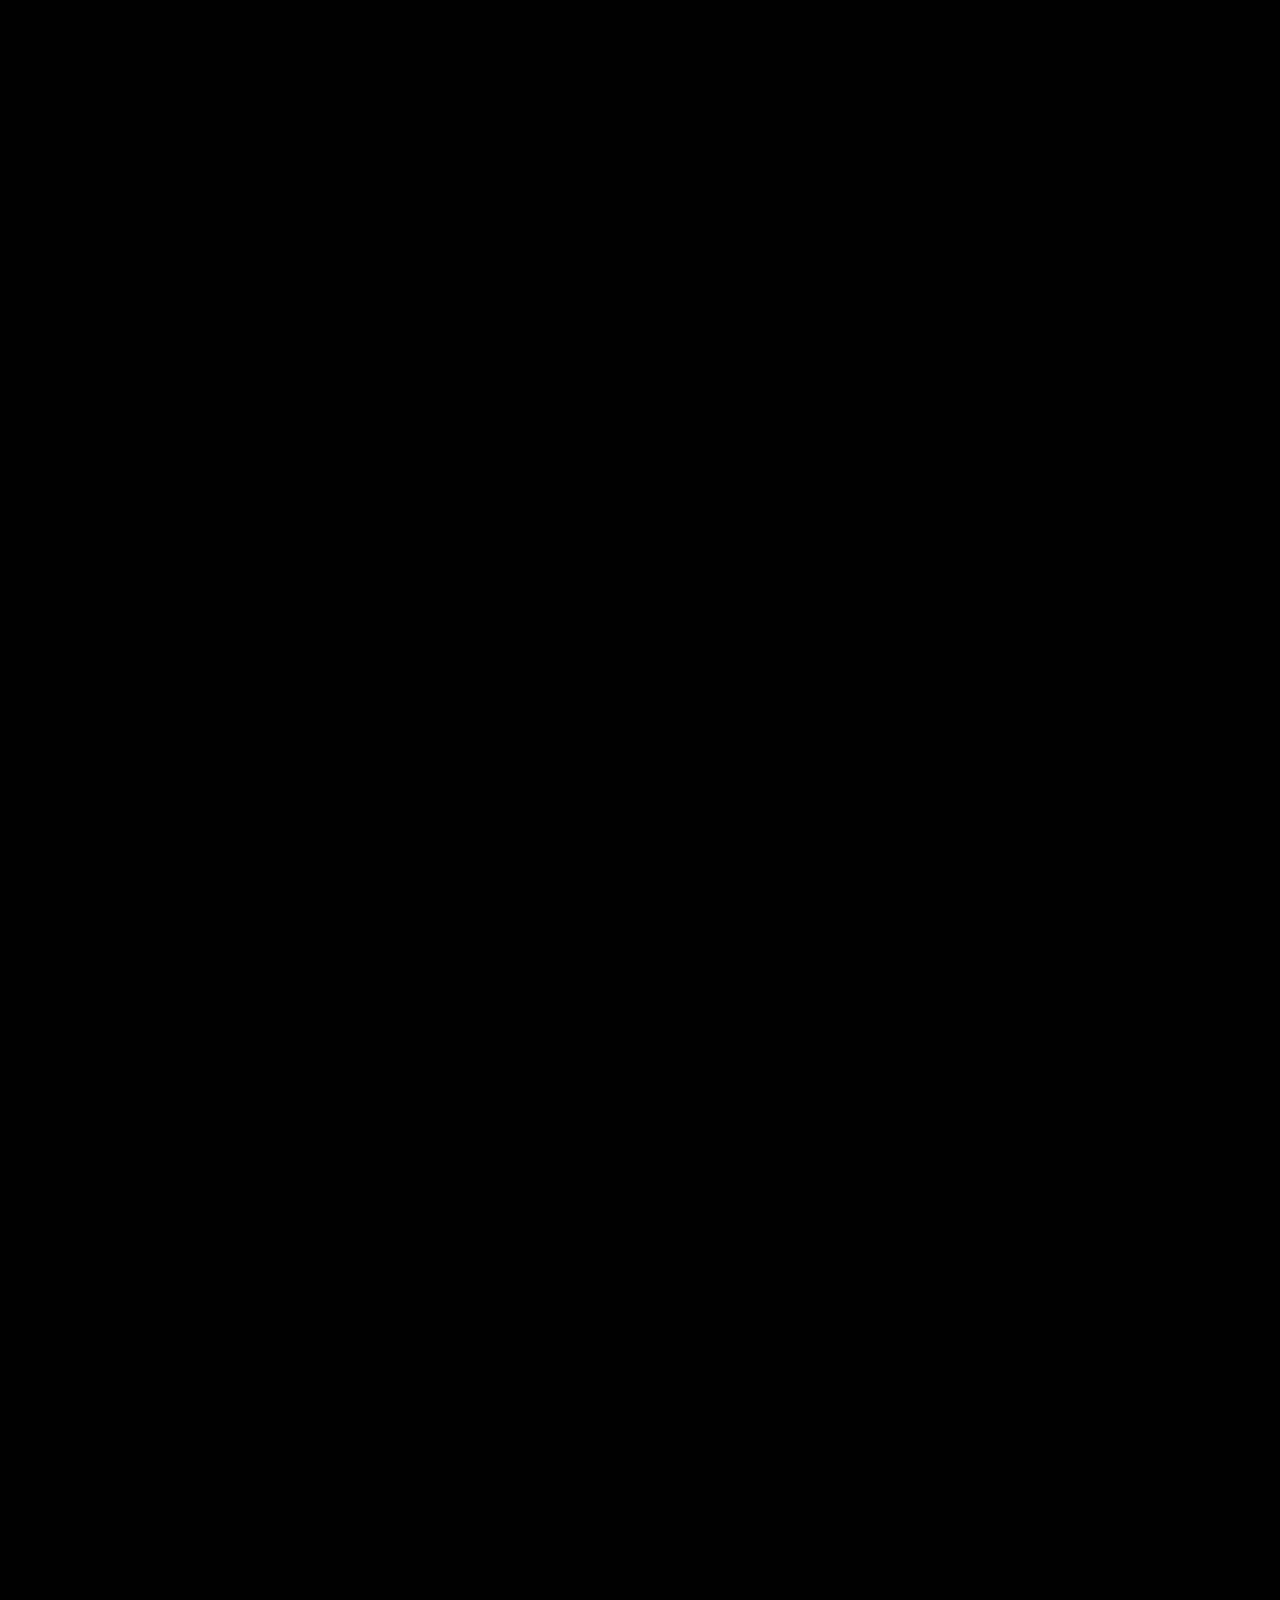
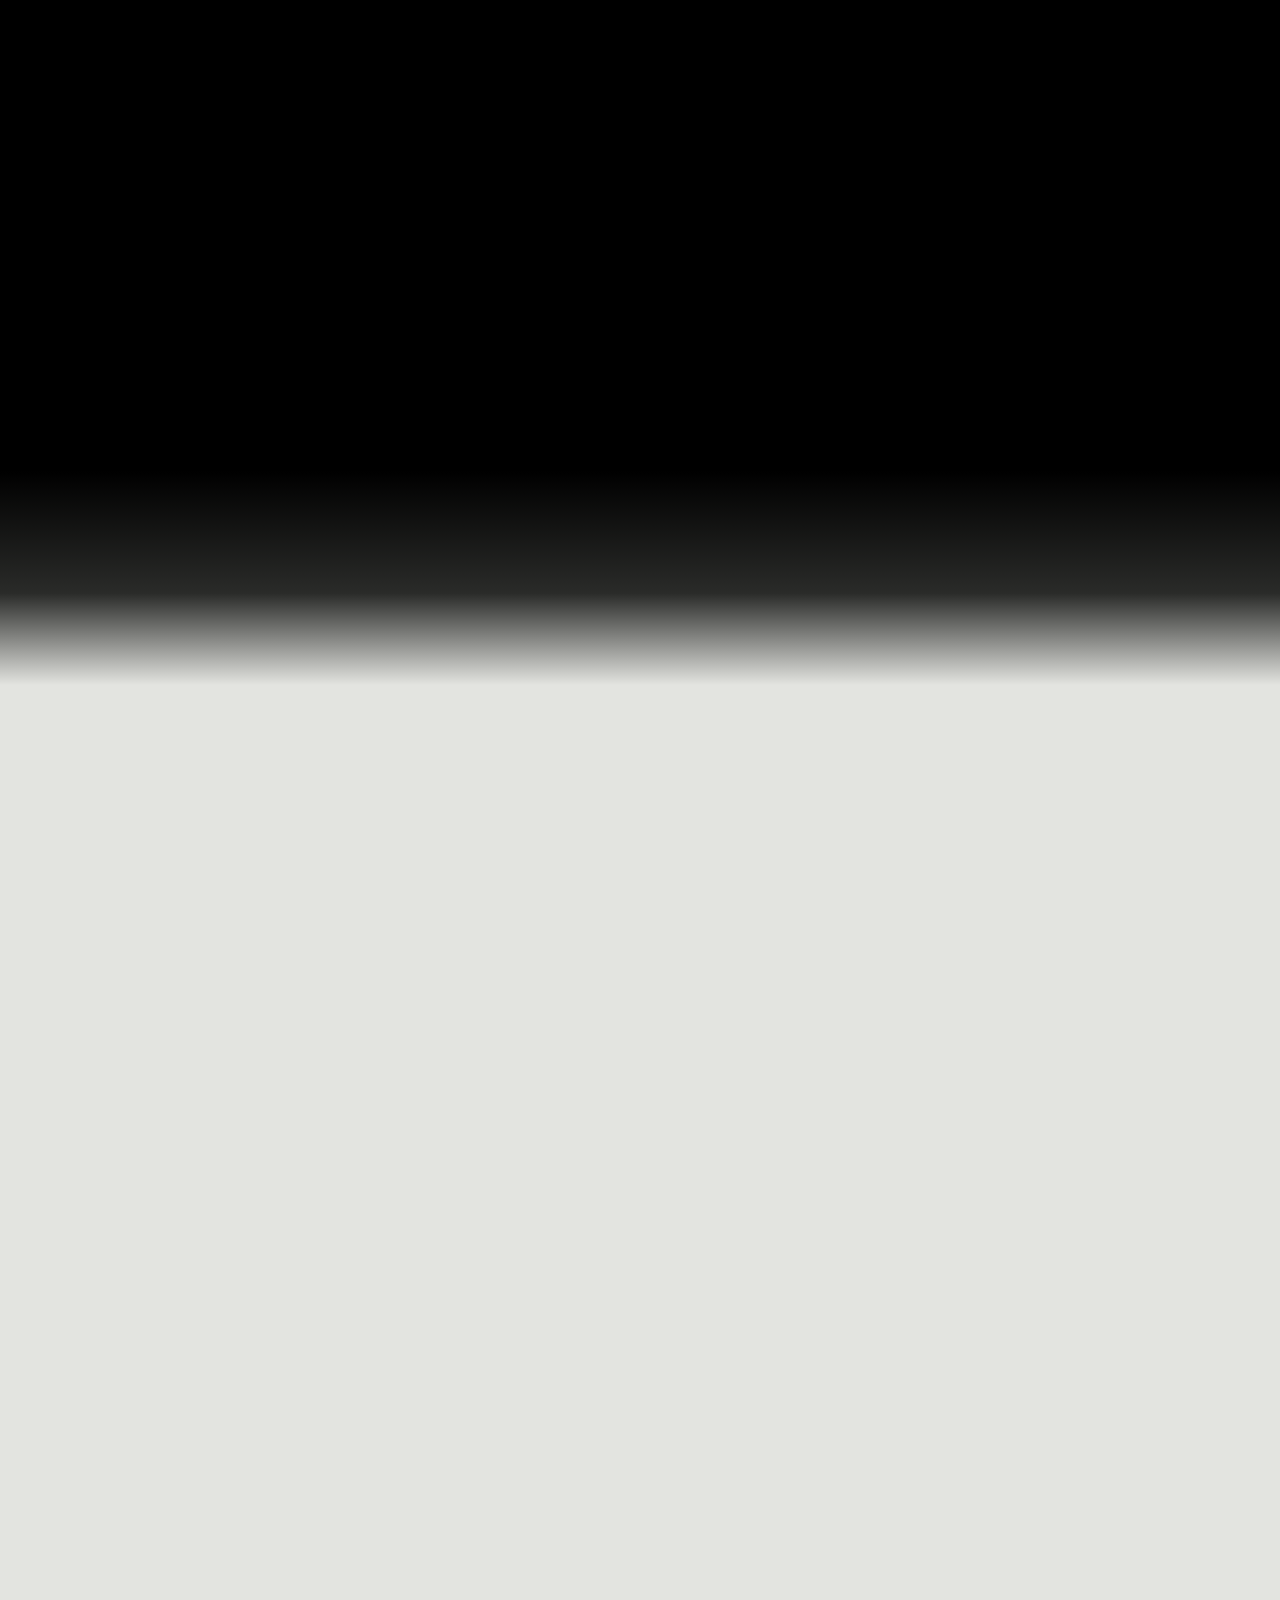
==== commit 814abb7e: "Reels lighter: cards use 540 px covers instead of 1080 x 1920 ones (about 11 KB each), card previews" ====
--- a/ar/index.html
+++ b/ar/index.html
@@ -391,7 +391,7 @@
 <script src="../assets/js/videos-data.js?v=1fcb27cf"></script>
 <script src="../assets/js/data.js?v=ee70bd43"></script>
 <script src="../assets/js/smooth.js?v=4880941a"></script>
-<script src="../assets/js/app.js?v=121f3d65"></script>
+<script src="../assets/js/app.js?v=d96a7f1e"></script>
 <script src="../assets/js/motion.js?v=d0b71674"></script>
 <script src="../assets/js/grade.js?v=c0742179"></script>
 <script src="../assets/js/buddy.js?v=811510ce"></script>
